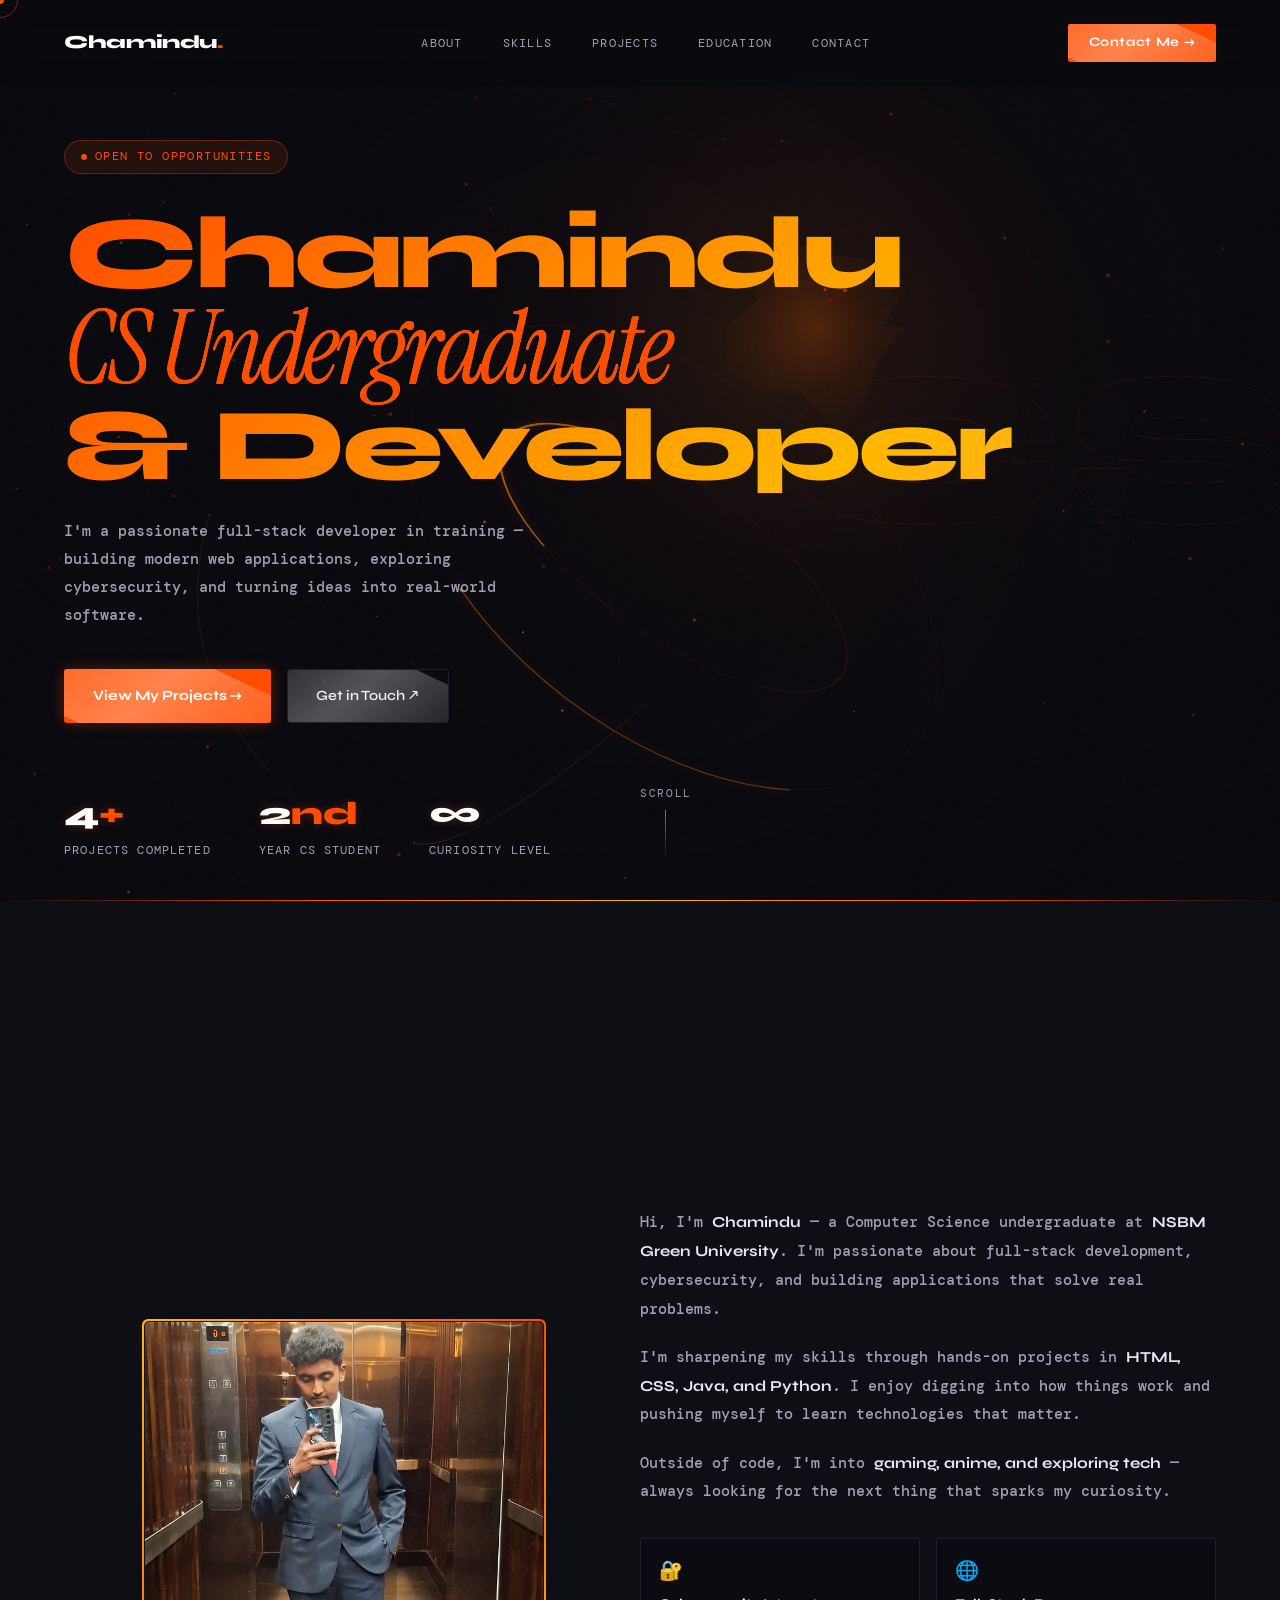
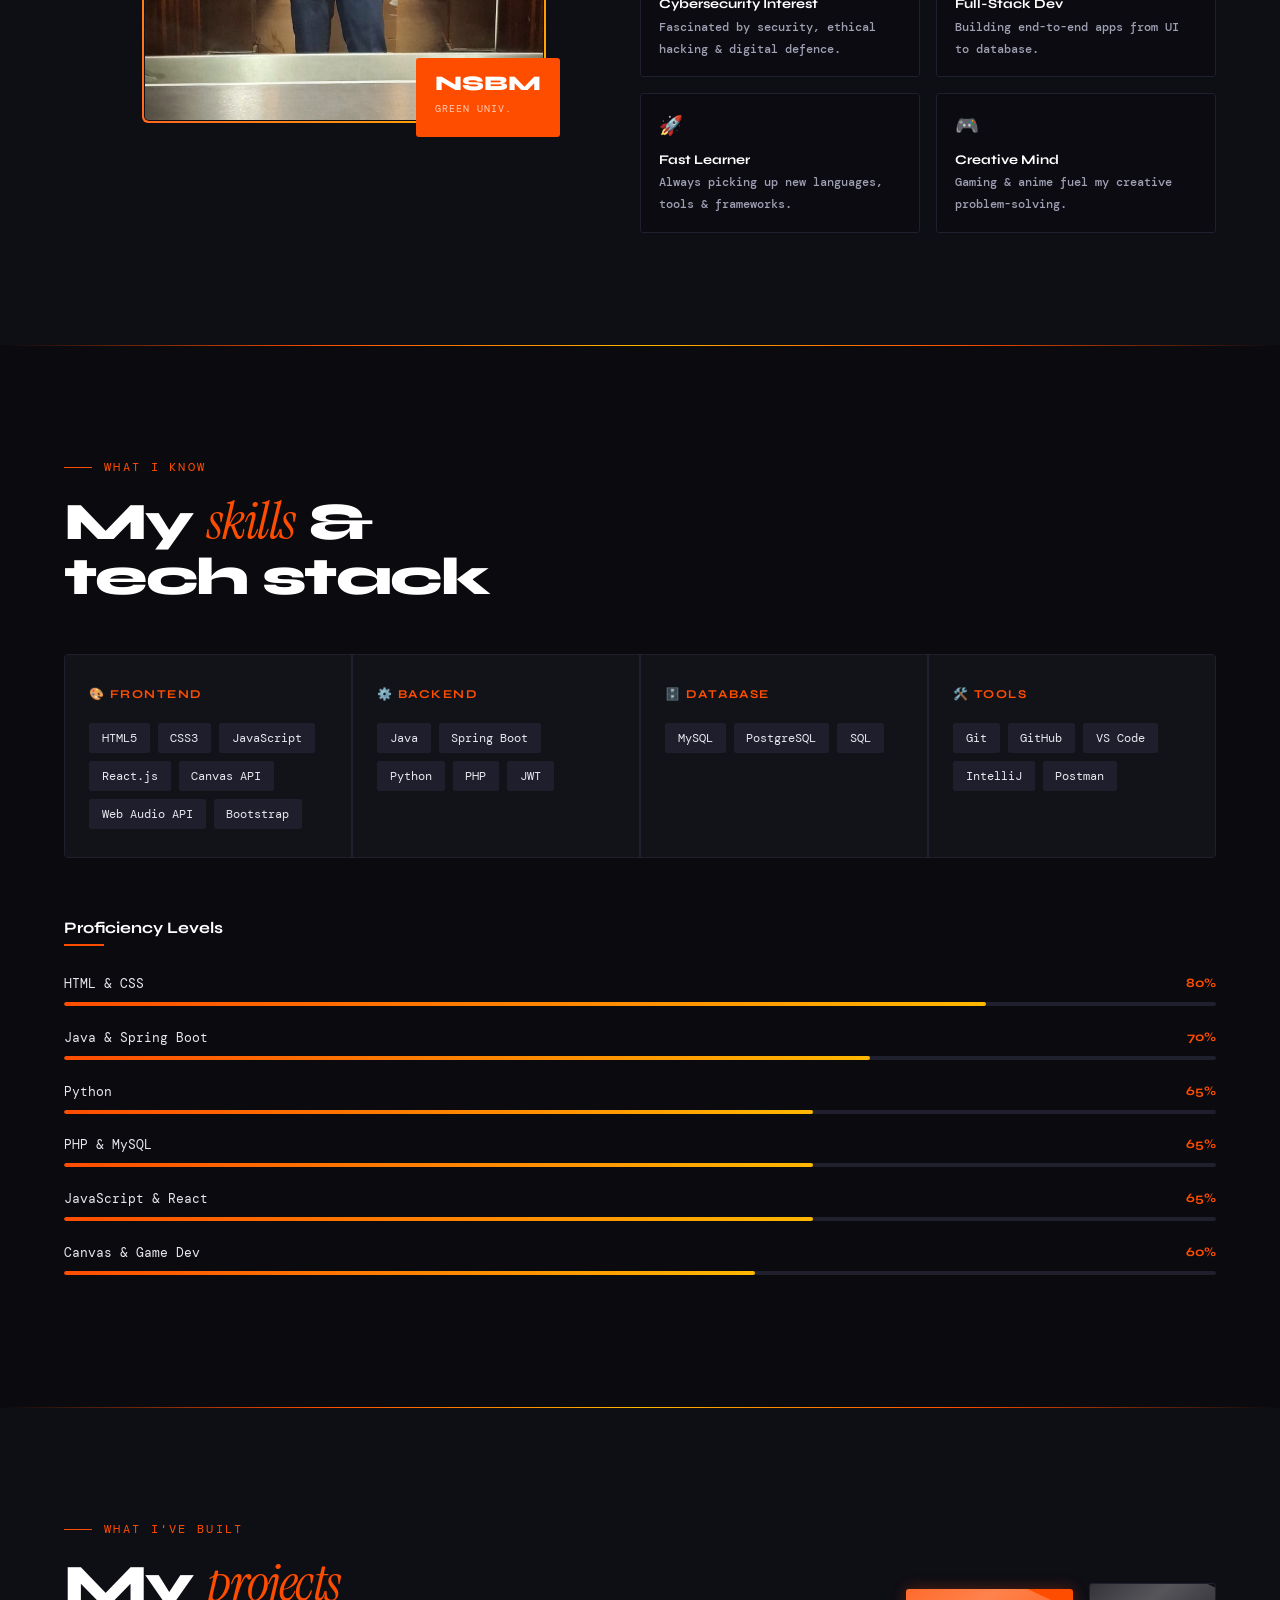
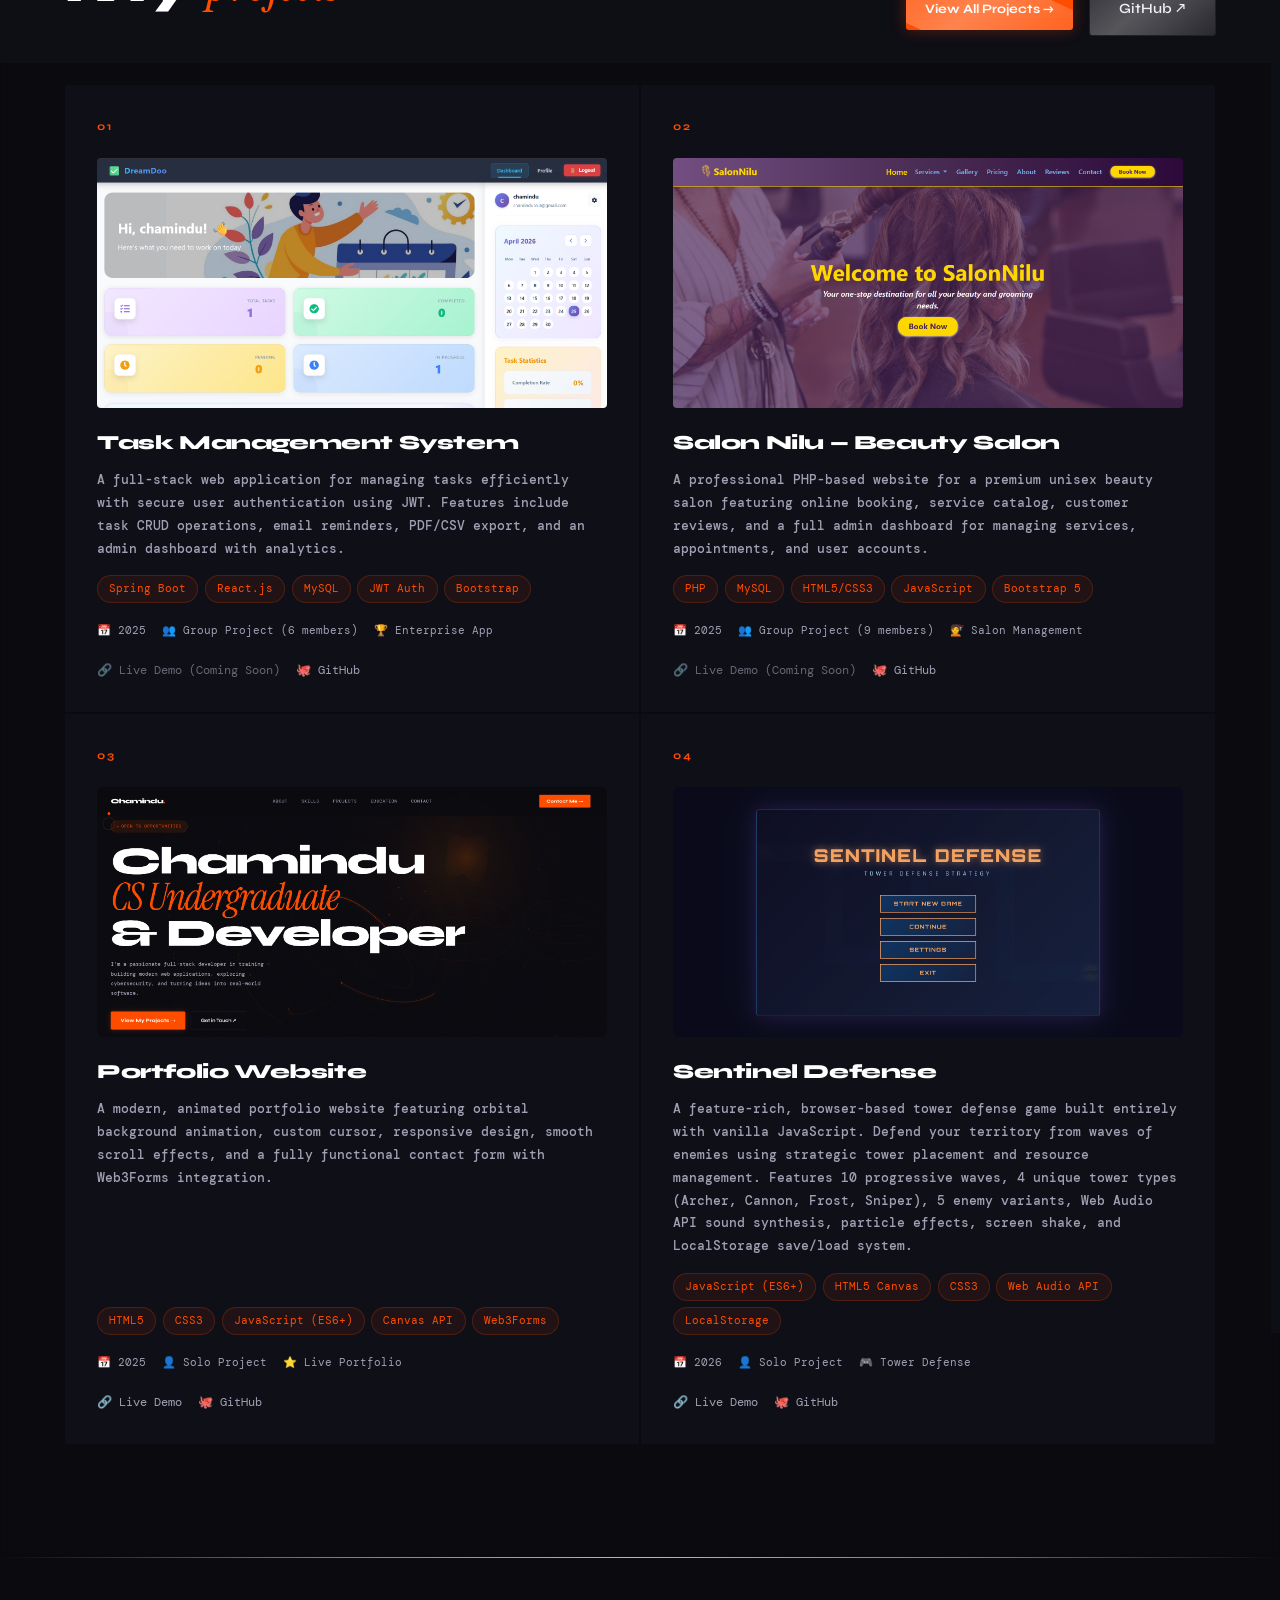
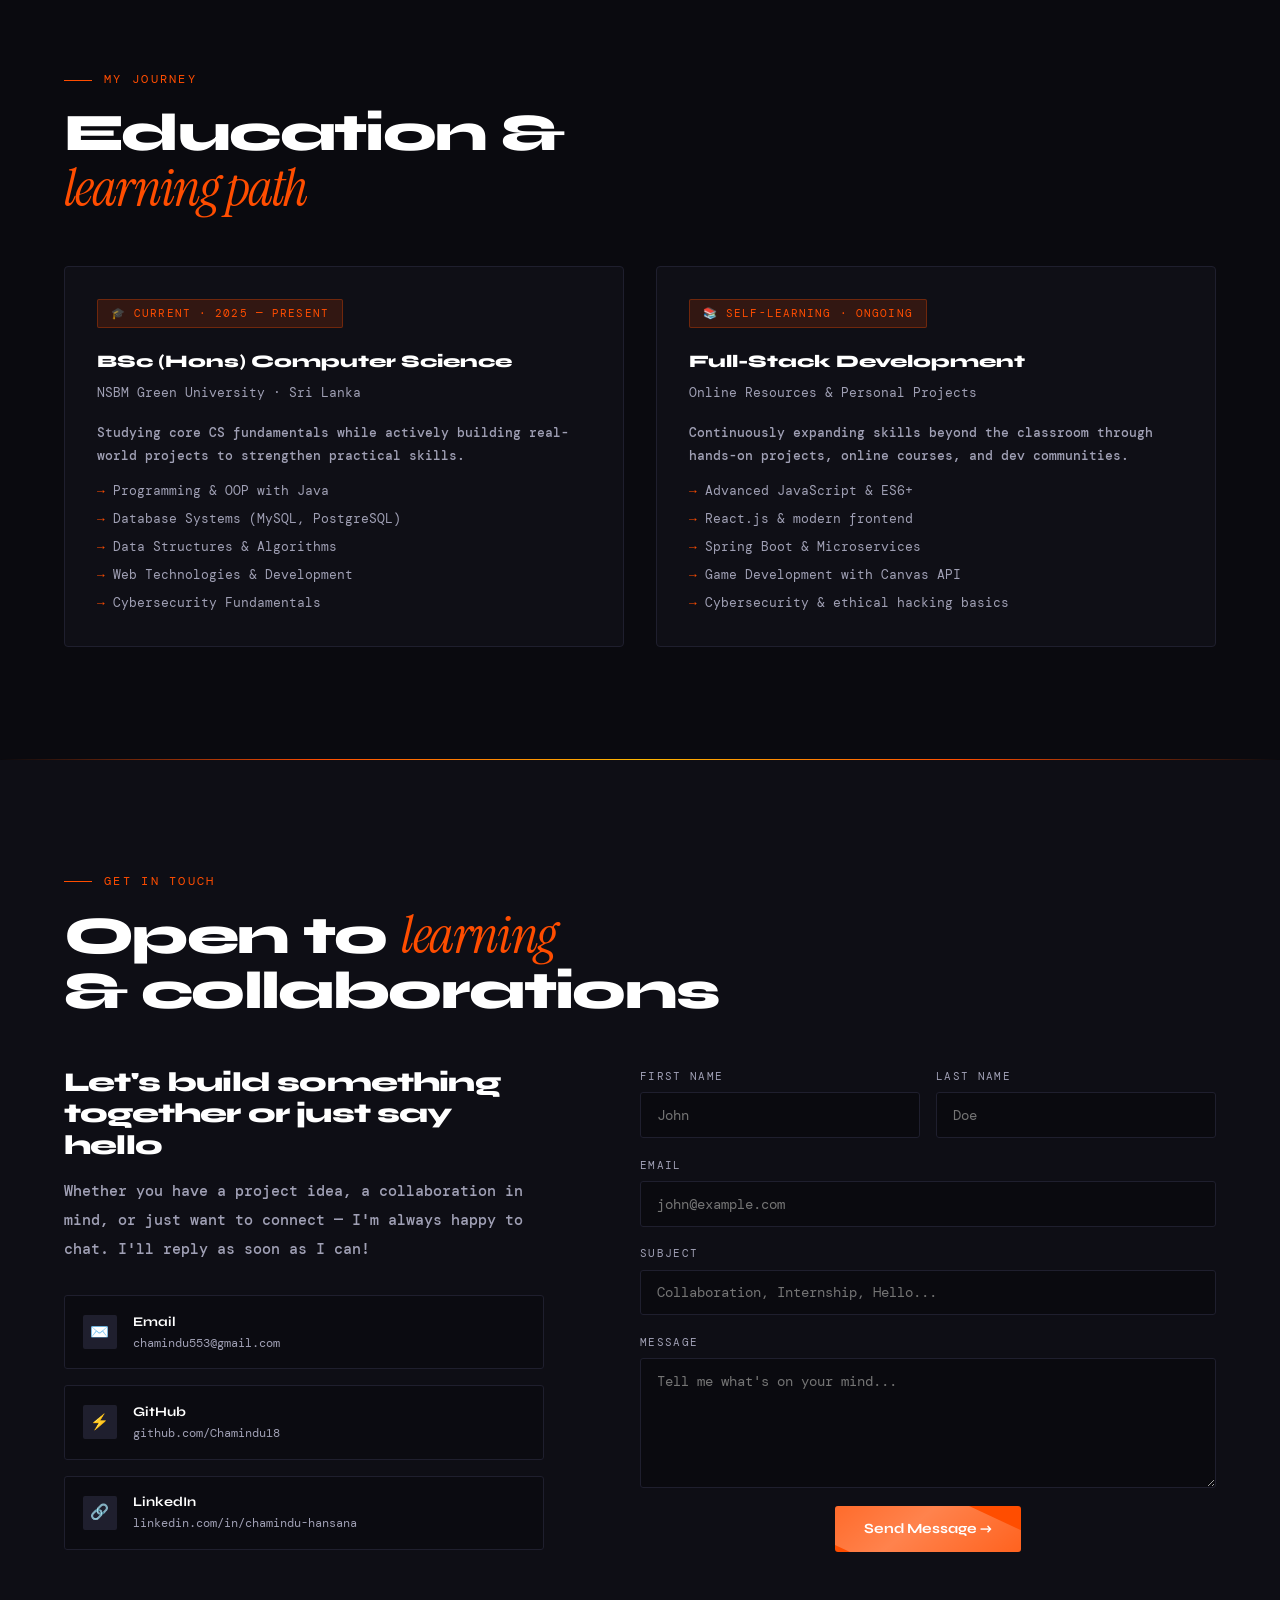
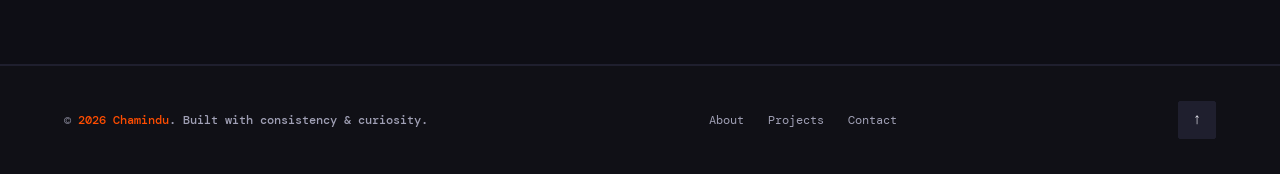
==== index.html @ 6257a3d8 "feat(portfolio): add Sentinel Defense tower defense game, remove featured tags, update to 4 projects" ====
<!DOCTYPE html>
<html lang="en">
<head>
  <meta charset="UTF-8" />
  <meta name="viewport" content="width=device-width, initial-scale=1.0" />
  <title>Chamindu — Full Stack Developer</title>
  <meta name="description" content="Chamindu — Computer Science Undergraduate & Full Stack Developer at NSBM Green University" />
  <link rel="preconnect" href="https://fonts.googleapis.com" />
  <link rel="preconnect" href="https://fonts.gstatic.com" crossorigin />
  <link href="https://fonts.googleapis.com/css2?family=Syne:wght@400;600;700;800&family=DM+Mono:ital,wght@0,300;0,400;1,300&family=Instrument+Serif:ital@0;1&display=swap" rel="stylesheet" />
  <link rel="stylesheet" href="css/style.css" />
</head>
<body>
<canvas id="bg-canvas"></canvas>
<div id="cur-dot"></div>
<div id="cur-ring"></div>
<div class="mob-menu" id="mobMenu">
  <button class="mob-close" id="mobClose">&#x2715;</button>
  <a href="#about" onclick="closeMob()">About</a>
  <a href="#skills" onclick="closeMob()">Skills</a>
  <a href="#projects" onclick="closeMob()">Projects</a>
  <a href="#education" onclick="closeMob()">Education</a>
  <a href="#contact" onclick="closeMob()">Contact</a>
</div>
<nav id="navbar">
  <a href="#hero" class="nav-logo">Chamindu<span>.</span></a>
  <ul class="nav-links">
    <li><a href="#about">About</a></li><li><a href="#skills">Skills</a></li>
    <li><a href="#projects">Projects</a></li><li><a href="#education">Education</a></li>
    <li><a href="#contact">Contact</a></li>
  </ul>
  <a href="#contact" class="nav-cta">Contact Me &rarr;</a>
  <button class="hamburger" id="hamburger"><span></span><span></span><span></span></button>
</nav>
<section id="hero">
  <div class="hero-bg-text">CS</div>
  <div class="hero-tag">Open to Opportunities</div>
  <h1 class="hero-name gradient-text">Chamindu<br><em>CS Undergraduate</em><br>&amp; Developer</h1>
  <p class="hero-sub">I'm a passionate full-stack developer in training &mdash; building modern web applications, exploring cybersecurity, and turning ideas into real-world software.</p>
  <div class="hero-actions">
    <a href="#projects" class="btn-primary">View My Projects &rarr;</a>
    <a href="#contact" class="btn-secondary">Get in Touch &nearr;</a>
  </div>
  <div class="hero-stats">
    <div><div class="stat-num">4<span>+</span></div><div class="stat-label">Projects Completed</div></div>
    <div><div class="stat-num">2<span>nd</span></div><div class="stat-label">Year CS Student</div></div>
    <div><div class="stat-num">&infin;</div><div class="stat-label">Curiosity Level</div></div>
  </div>
  <div class="hero-scroll">Scroll<div class="scroll-line"></div></div>
</section>
<div class="divider"></div>
<section id="about">
  <div class="section-tag">Who I Am</div>
  <h2 class="section-title">Turning curiosity<br>into <em>code</em></h2>
  <div class="about-grid">
    <div class="about-image-wrap reveal">
        <div class="about-image-frame">
            <div class="radiant-border">
                <img src="assets/profile.jpeg" alt="Chamindu Hansana - Portfolio Profile Photo" class="profile-img">
            </div>
        </div>
      <div class="about-accent-box"><p>NSBM</p><span>Green Univ.</span></div>
    </div>
    <div class="about-text reveal reveal-d1">
      <p>Hi, I'm <strong>Chamindu</strong> &mdash; a Computer Science undergraduate at <strong>NSBM Green University</strong>. I'm passionate about full-stack development, cybersecurity, and building applications that solve real problems.</p>
      <p>I'm sharpening my skills through hands-on projects in <strong>HTML, CSS, Java, and Python</strong>. I enjoy digging into how things work and pushing myself to learn technologies that matter.</p>
      <p>Outside of code, I'm into <strong>gaming, anime, and exploring tech</strong> &mdash; always looking for the next thing that sparks my curiosity.</p>
      <div class="about-highlights">
        <div class="highlight-item"><div class="icon">&#x1F510;</div><h4>Cybersecurity Interest</h4><p>Fascinated by security, ethical hacking &amp; digital defence.</p></div>
        <div class="highlight-item"><div class="icon">&#x1F310;</div><h4>Full-Stack Dev</h4><p>Building end-to-end apps from UI to database.</p></div>
        <div class="highlight-item"><div class="icon">&#x1F680;</div><h4>Fast Learner</h4><p>Always picking up new languages, tools &amp; frameworks.</p></div>
        <div class="highlight-item"><div class="icon">&#x1F3AE;</div><h4>Creative Mind</h4><p>Gaming &amp; anime fuel my creative problem-solving.</p></div>
      </div>
    </div>
  </div>
</section>
<div class="divider"></div>
<section id="skills">
  <div class="section-tag">What I Know</div>
  <h2 class="section-title">My <em>skills</em> &amp;<br>tech stack</h2>
  <div class="skills-grid reveal">
    <div class="skill-category"><div class="skill-cat-title">🎨 Frontend</div><div class="skill-tags"><span class="skill-tag">HTML5</span><span class="skill-tag">CSS3</span><span class="skill-tag">JavaScript</span><span class="skill-tag">React.js</span><span class="skill-tag">Canvas API</span><span class="skill-tag">Web Audio API</span><span class="skill-tag">Bootstrap</span></div></div>
    <div class="skill-category"><div class="skill-cat-title">⚙️ Backend</div><div class="skill-tags"><span class="skill-tag">Java</span><span class="skill-tag">Spring Boot</span><span class="skill-tag">Python</span><span class="skill-tag">PHP</span><span class="skill-tag">JWT</span></div></div>
    <div class="skill-category"><div class="skill-cat-title">🗄️ Database</div><div class="skill-tags"><span class="skill-tag">MySQL</span><span class="skill-tag">PostgreSQL</span><span class="skill-tag">SQL</span></div></div>
    <div class="skill-category"><div class="skill-cat-title">🛠️ Tools</div><div class="skill-tags"><span class="skill-tag">Git</span><span class="skill-tag">GitHub</span><span class="skill-tag">VS Code</span><span class="skill-tag">IntelliJ</span><span class="skill-tag">Postman</span></div></div>
  </div>
  <div class="skills-bars reveal reveal-d1">
    <h3>Proficiency Levels</h3>
    <div class="skill-bar-item"><div class="skill-bar-header"><span class="skill-bar-name">HTML &amp; CSS</span><span class="skill-bar-pct">80%</span></div><div class="skill-bar-track"><div class="skill-bar-fill" data-width="80"></div></div></div>
    <div class="skill-bar-item"><div class="skill-bar-header"><span class="skill-bar-name">Java &amp; Spring Boot</span><span class="skill-bar-pct">70%</span></div><div class="skill-bar-track"><div class="skill-bar-fill" data-width="70"></div></div></div>
    <div class="skill-bar-item"><div class="skill-bar-header"><span class="skill-bar-name">Python</span><span class="skill-bar-pct">65%</span></div><div class="skill-bar-track"><div class="skill-bar-fill" data-width="65"></div></div></div>
    <div class="skill-bar-item"><div class="skill-bar-header"><span class="skill-bar-name">PHP &amp; MySQL</span><span class="skill-bar-pct">65%</span></div><div class="skill-bar-track"><div class="skill-bar-fill" data-width="65"></div></div></div>
    <div class="skill-bar-item"><div class="skill-bar-header"><span class="skill-bar-name">JavaScript &amp; React</span><span class="skill-bar-pct">65%</span></div><div class="skill-bar-track"><div class="skill-bar-fill" data-width="65"></div></div></div>
    <div class="skill-bar-item"><div class="skill-bar-header"><span class="skill-bar-name">Canvas &amp; Game Dev</span><span class="skill-bar-pct">60%</span></div><div class="skill-bar-track"><div class="skill-bar-fill" data-width="60"></div></div></div>
  </div>
</section>
<div class="divider"></div>
<section id="projects">
  <div class="projects-header reveal">
    <div>
      <div class="section-tag">What I've Built</div>
      <h2 class="section-title">My <em>projects</em></h2>
    </div>
    <div class="projects-header-buttons">
      <a href="projects.html" class="btn-primary" style="padding: 0.6rem 1.2rem; font-size: 0.8rem;">View All Projects &rarr;</a>
      <a href="https://github.com/Chamindu18" target="_blank" class="btn-secondary" style="height:fit-content;">GitHub &nearr;</a>
    </div>
  </div>
  <div class="projects-grid">
    <!-- PROJECT 1: Task Management System -->
    <div class="project-card reveal">
      <div class="project-num">01</div>
      <div class="project-image">
        <img src="assets/projects/taskmanager.png" alt="Task Management System">
      </div>
      <div class="project-name">Task Management System</div>
      <p class="project-desc">A full-stack web application for managing tasks efficiently with secure user authentication using JWT. Features include task CRUD operations, email reminders, PDF/CSV export, and an admin dashboard with analytics.</p>
      <div class="project-tech">
        <span class="tech-pill">Spring Boot</span>
        <span class="tech-pill">React.js</span>
        <span class="tech-pill">MySQL</span>
        <span class="tech-pill">JWT Auth</span>
        <span class="tech-pill">Bootstrap</span>
      </div>
      <div class="project-meta">
        <span>📅 2025</span>
        <span>👥 Group Project (6 members)</span>
        <span>🏆 Enterprise App</span>
      </div>
      <div class="project-links">
        <span class="project-link" style="opacity: 0.6; cursor: default;">🔗 Live Demo (Coming Soon)</span>
        <a href="https://github.com/Chamindu18/task-management-system" class="project-link" target="_blank">🐙 GitHub</a>
      </div>
    </div>

    <!-- PROJECT 2: Salon Nilu -->
    <div class="project-card reveal reveal-d1">
      <div class="project-num">02</div>
      <div class="project-image">
        <img src="assets/projects/salonnilu.png" alt="Salon Nilu Beauty Salon">
      </div>
      <div class="project-name">Salon Nilu — Beauty Salon</div>
      <p class="project-desc">A professional PHP-based website for a premium unisex beauty salon featuring online booking, service catalog, customer reviews, and a full admin dashboard for managing services, appointments, and user accounts.</p>
      <div class="project-tech">
        <span class="tech-pill">PHP</span>
        <span class="tech-pill">MySQL</span>
        <span class="tech-pill">HTML5/CSS3</span>
        <span class="tech-pill">JavaScript</span>
        <span class="tech-pill">Bootstrap 5</span>
      </div>
      <div class="project-meta">
        <span>📅 2025</span>
        <span>👥 Group Project (9 members)</span>
        <span>💇 Salon Management</span>
      </div>
      <div class="project-links">
        <span class="project-link" style="opacity: 0.6; cursor: default;">🔗 Live Demo (Coming Soon)</span>
        <a href="https://github.com/SanukaWaravita/SalonNilu" class="project-link" target="_blank">🐙 GitHub</a>
      </div>
    </div>

    <!-- PROJECT 3: Portfolio Website -->
    <div class="project-card reveal reveal-d2">
      <div class="project-num">03</div>
      <div class="project-image">
        <img src="assets/projects/portfolio.png" alt="Portfolio Website">
      </div>
      <div class="project-name">Portfolio Website</div>
      <p class="project-desc">A modern, animated portfolio website featuring orbital background animation, custom cursor, responsive design, smooth scroll effects, and a fully functional contact form with Web3Forms integration.</p>
      <div class="project-tech">
        <span class="tech-pill">HTML5</span>
        <span class="tech-pill">CSS3</span>
        <span class="tech-pill">JavaScript (ES6+)</span>
        <span class="tech-pill">Canvas API</span>
        <span class="tech-pill">Web3Forms</span>
      </div>
      <div class="project-meta">
        <span>📅 2025</span>
        <span>👤 Solo Project</span>
        <span>⭐ Live Portfolio</span>
      </div>
      <div class="project-links">
        <a href="https://chamindu18.github.io/Chamindu-Portfolio/" class="project-link" target="_blank">🔗 Live Demo</a>
        <a href="https://github.com/Chamindu18/Chamindu-Portfolio" class="project-link" target="_blank">🐙 GitHub</a>
      </div>
    </div>

    <!-- PROJECT 4: Sentinel Defense (NEW) -->
    <div class="project-card reveal reveal-d3">
      <div class="project-num">04</div>
      <div class="project-image">
        <img src="assets/projects/sentinel-defense.png" alt="Sentinel Defense - Tower Defense Game">
      </div>
      <div class="project-name">Sentinel Defense</div>
      <p class="project-desc">A feature-rich, browser-based tower defense game built entirely with vanilla JavaScript. Defend your territory from waves of enemies using strategic tower placement and resource management. Features 10 progressive waves, 4 unique tower types (Archer, Cannon, Frost, Sniper), 5 enemy variants, Web Audio API sound synthesis, particle effects, screen shake, and LocalStorage save/load system.</p>
      <div class="project-tech">
        <span class="tech-pill">JavaScript (ES6+)</span>
        <span class="tech-pill">HTML5 Canvas</span>
        <span class="tech-pill">CSS3</span>
        <span class="tech-pill">Web Audio API</span>
        <span class="tech-pill">LocalStorage</span>
      </div>
      <div class="project-meta">
        <span>📅 2026</span>
        <span>👤 Solo Project</span>
        <span>🎮 Tower Defense</span>
      </div>
      <div class="project-links">
        <a href="https://chamindu18.github.io/sentinel-defense/" class="project-link" target="_blank">🔗 Live Demo</a>
        <a href="https://github.com/Chamindu18/sentinel-defense" class="project-link" target="_blank">🐙 GitHub</a>
      </div>
    </div>
  </div>
</section>
<div class="divider"></div>
<section id="education">
  <div class="section-tag">My Journey</div>
  <h2 class="section-title">Education &amp;<br><em>learning path</em></h2>
  <div class="edu-grid">
    <div class="edu-card reveal">
      <div class="edu-badge">🎓 Current &middot; 2025 &mdash; Present</div>
      <div class="edu-degree">BSc (Hons) Computer Science</div>
      <div class="edu-school">NSBM Green University &middot; Sri Lanka</div>
      <p class="edu-desc">Studying core CS fundamentals while actively building real-world projects to strengthen practical skills.</p>
      <ul class="learning-list">
        <li>Programming &amp; OOP with Java</li>
        <li>Database Systems (MySQL, PostgreSQL)</li>
        <li>Data Structures &amp; Algorithms</li>
        <li>Web Technologies &amp; Development</li>
        <li>Cybersecurity Fundamentals</li>
      </ul>
    </div>
    <div class="edu-card reveal reveal-d1">
      <div class="edu-badge">📚 Self-Learning &middot; Ongoing</div>
      <div class="edu-degree">Full-Stack Development</div>
      <div class="edu-school">Online Resources &amp; Personal Projects</div>
      <p class="edu-desc">Continuously expanding skills beyond the classroom through hands-on projects, online courses, and dev communities.</p>
      <ul class="learning-list">
        <li>Advanced JavaScript &amp; ES6+</li>
        <li>React.js &amp; modern frontend</li>
        <li>Spring Boot &amp; Microservices</li>
        <li>Game Development with Canvas API</li>
        <li>Cybersecurity &amp; ethical hacking basics</li>
      </ul>
    </div>
  </div>
</section>
<div class="divider"></div>
<section id="contact">
  <div class="section-tag">Get In Touch</div>
  <h2 class="section-title">Open to <em>learning</em><br>&amp; collaborations</h2>
  <div class="contact-grid">
    <div class="contact-info reveal">
      <h3>Let's build something together or just say hello</h3>
      <p>Whether you have a project idea, a collaboration in mind, or just want to connect &mdash; I'm always happy to chat. I'll reply as soon as I can!</p>
      <div class="contact-links">
        <a href="mailto:chamindu553@gmail.com?subject=Portfolio%20Inquiry" class="contact-link-item">
          <div class="link-icon">✉️</div>
          <div>
            <div class="link-label">Email</div>
            <div class="link-val">chamindu553@gmail.com</div>
          </div>
        </a>
        <a href="https://github.com/Chamindu18" target="_blank" class="contact-link-item">
          <div class="link-icon">⚡</div>
          <div>
            <div class="link-label">GitHub</div>
            <div class="link-val">github.com/Chamindu18</div>
          </div>
        </a>
        <a href="https://www.linkedin.com/in/chamindu-hansana-a0b39a362" target="_blank" class="contact-link-item">
          <div class="link-icon">🔗</div>
          <div>
            <div class="link-label">LinkedIn</div>
            <div class="link-val">linkedin.com/in/chamindu-hansana</div>
          </div>
        </a>
      </div>
    </div>
    <div class="contact-form reveal reveal-d1">
        <form action="https://api.web3forms.com/submit" method="POST" id="web3form">
            <input type="hidden" name="access_key" value="3bc1608f-59bf-44ad-9ea6-47ae36c35475">
            <input type="hidden" name="redirect" value="false">
            <input type="hidden" name="subject" value="New Portfolio Message from Chamindu's Portfolio!">
            
            <div class="form-row">
                <div class="form-group">
                    <label for="fname">First Name</label>
                    <input type="text" id="fname" name="name" placeholder="John" required />
                </div>
                <div class="form-group">
                    <label for="lname">Last Name</label>
                    <input type="text" id="lname" name="last_name" placeholder="Doe" required />
                </div>
            </div>
            <div class="form-group">
                <label for="email">Email</label>
                <input type="email" id="email" name="email" placeholder="john@example.com" required />
            </div>
            <div class="form-group">
                <label for="subject">Subject</label>
                <input type="text" id="subject" name="subject_line" placeholder="Collaboration, Internship, Hello..." required />
            </div>
            <div class="form-group">
                <label for="message">Message</label>
                <textarea id="message" name="message" placeholder="Tell me what's on your mind..." required></textarea>
            </div>
    
            <input type="checkbox" name="botcheck" style="display: none;">
    
            <button type="submit" class="btn-submit" id="submitBtn">Send Message &rarr;</button>
            <p id="form-ok" style="display:none;">✓ Message sent! I'll get back to you soon.</p>
        </form>
    </div>
  </div>
</section>
<footer>
  <p class="footer-copy">&copy; <span id="currentYear"></span> <span>Chamindu</span>. Built with consistency &amp; curiosity.</p>
  <div class="footer-links"><a href="#about">About</a><a href="#projects">Projects</a><a href="#contact">Contact</a></div>
  <a href="#hero" class="back-top">&uarr;</a>
</footer>

<script src="js/canvas.js"></script>
<script src="js/main.js"></script>
<script>
  document.getElementById('currentYear').textContent = new Date().getFullYear();
</script>
</body>
</html>
---- css/style.css ----
*, *::before, *::after { box-sizing: border-box; margin: 0; padding: 0; }

:root {
  --bg: #0a0a0f;
  --surface: #111118;
  --border: #1f1f2e;
  --accent: #ff4d00;
  --accent2: #ffb800;
  --text: #e8e8f0;
  --muted: #a0a0b5;
  --white: #ffffff;
  --font-display: 'Syne', sans-serif;
  --font-body: 'DM Mono', monospace;
  --font-serif: 'Instrument Serif', serif;
  --ease: cubic-bezier(0.16, 1, 0.3, 1);
  --tr: 0.4s cubic-bezier(0.16, 1, 0.3, 1);
}

/* Selection color */
::selection { background: var(--accent); color: var(--white); }
::-moz-selection { background: var(--accent); color: var(--white); }

html { scroll-behavior: smooth; }

body {
  background: var(--bg);
  color: var(--text);
  font-family: var(--font-body);
  font-size: .95rem;
  line-height: 1.7;
  overflow-x: hidden;
  cursor: none;
  font-weight: 400;
}

p { font-weight: 450; color: var(--text); }

/* Hide custom cursor on form inputs */
input, textarea, button, a { cursor: auto; }
@media (pointer: fine) { input, textarea, button, a { cursor: pointer; } }

#bg-canvas {
  position: fixed;
  inset: 0;
  z-index: 0;
  pointer-events: none;
}

body::before {
  content: '';
  position: fixed;
  inset: 0;
  z-index: 1;
  pointer-events: none;
  background-image: url("data:image/svg+xml,%3Csvg viewBox='0 0 256 256' xmlns='http://www.w3.org/2000/svg'%3E%3Cfilter id='n'%3E%3CfeTurbulence type='fractalNoise' baseFrequency='0.9' numOctaves='4' stitchTiles='stitch'/%3E%3C/filter%3E%3Crect width='100%25' height='100%25' filter='url(%23n)' opacity='0.04'/%3E%3C/svg%3E");
  opacity: .4;
}

#cur-dot, #cur-ring {
  position: fixed;
  top: 0;
  left: 0;
  border-radius: 50%;
  pointer-events: none;
  z-index: 9999;
  transform: translate(-50%, -50%);
}
#cur-dot { width: 8px; height: 8px; background: var(--accent); }
#cur-ring {
  width: 36px;
  height: 36px;
  border: 1.5px solid rgba(255,77,0,.45);
  transition: width .35s var(--ease), height .35s var(--ease), border-color .3s;
}
body:has(a:hover) #cur-ring, body:has(button:hover) #cur-ring {
  width: 58px;
  height: 58px;
  border-color: var(--accent);
}

::-webkit-scrollbar { width: 6px; }
::-webkit-scrollbar-track { background: var(--bg); }
::-webkit-scrollbar-thumb { background: var(--accent); border-radius: 3px; }

/* ========== NAVBAR ========== */
nav {
  position: fixed;
  top: 0;
  left: 0;
  right: 0;
  z-index: 100;
  display: flex;
  align-items: center;
  justify-content: space-between;
  padding: 1.5rem 4rem;
  backdrop-filter: blur(16px);
  background: rgba(10,10,15,.72);
  border-bottom: 1px solid transparent;
  transition: border-color .4s, padding .4s;
}
nav.scrolled { border-color: var(--border); padding: 1rem 4rem; }

.nav-logo {
  font-family: var(--font-display);
  font-weight: 800;
  font-size: 1.15rem;
  color: var(--white);
  text-decoration: none;
  letter-spacing: -.02em;
}
.nav-logo span { color: var(--accent); }

.nav-links { display: flex; gap: 2.5rem; list-style: none; }
.nav-links a {
  color: var(--muted);
  text-decoration: none;
  font-size: .78rem;
  letter-spacing: .1em;
  text-transform: uppercase;
  position: relative;
  transition: color .3s;
}
.nav-links a::after {
  content: '';
  position: absolute;
  left: 0;
  bottom: -4px;
  width: 0;
  height: 1px;
  background: var(--accent);
  transition: width .3s var(--ease);
}
.nav-links a:hover { color: var(--white); }
.nav-links a:hover::after { width: 100%; }

.nav-cta {
  background: var(--accent);
  color: var(--white);
  padding: .5rem 1.3rem;
  border-radius: 2px;
  text-decoration: none;
  font-family: var(--font-display);
  font-size: .8rem;
  font-weight: 700;
  letter-spacing: .05em;
  transition: background .3s, transform .2s;
  position: relative;
  overflow: hidden;
}
.nav-cta:hover {
  background: #ff6620;
  transform: translateY(-1px);
}
.nav-cta::after {
  content: '';
  position: absolute;
  top: -50%;
  left: -60%;
  width: 200%;
  height: 200%;
  background: linear-gradient(115deg, rgba(255,255,255,0) 10%, rgba(255,255,255,0.3) 50%, rgba(255,255,255,0) 90%);
  transform: rotate(25deg);
  transition: left 0.5s ease;
  pointer-events: none;
}
.nav-cta:hover::after { left: 60%; }

.hamburger {
  display: none;
  flex-direction: column;
  gap: 5px;
  cursor: pointer;
  background: none;
  border: none;
}
.hamburger span {
  display: block;
  width: 24px;
  height: 2px;
  background: var(--text);
  transition: .3s;
}

.mob-menu {
  display: none;
  position: fixed;
  inset: 0;
  z-index: 99;
  background: rgba(10,10,15,.97);
  backdrop-filter: blur(20px);
  flex-direction: column;
  align-items: center;
  justify-content: center;
  gap: 2.5rem;
}
.mob-menu.open { display: flex; }
.mob-menu a {
  font-family: var(--font-display);
  font-weight: 800;
  font-size: 2.2rem;
  color: var(--white);
  text-decoration: none;
  letter-spacing: -.04em;
  transition: color .2s;
}
.mob-menu a:hover { color: var(--accent); }
.mob-close {
  position: absolute;
  top: 2rem;
  right: 2rem;
  background: none;
  border: none;
  color: var(--text);
  font-size: 1.5rem;
  cursor: pointer;
  min-width: 48px;
  min-height: 48px;
  display: flex;
  align-items: center;
  justify-content: center;
}

/* ========== GENERAL SECTIONS ========== */
section { padding: 7rem 4rem; position: relative; z-index: 2; }

.section-tag {
  font-size: .72rem;
  letter-spacing: .2em;
  text-transform: uppercase;
  color: var(--accent);
  margin-bottom: 1rem;
  display: flex;
  align-items: center;
  gap: .75rem;
}
.section-tag::before {
  content: '';
  flex: none;
  width: 28px;
  height: 1px;
  background: var(--accent);
}

.section-title {
  font-family: var(--font-display);
  font-weight: 800;
  font-size: clamp(2rem,5vw,3.3rem);
  line-height: 1.05;
  letter-spacing: -.03em;
  color: var(--white);
  margin-bottom: 1.5rem;
}
.section-title em {
  font-style: italic;
  font-family: var(--font-serif);
  color: var(--accent);
  font-weight: 400;
}

.divider {
  width: 100%;
  height: 1px;
  background: linear-gradient(90deg, transparent, var(--accent), var(--accent2), var(--accent), transparent);
  position: relative;
  z-index: 2;
}

/* ========== HERO ========== */
#hero {
  min-height: 100vh;
  display: flex;
  flex-direction: column;
  justify-content: center;
  padding: 0 4rem;
  padding-top: 100px;
  position: relative;
  overflow: hidden;
  z-index: 2;
}
.hero-bg-text {
  position: absolute;
  right: -1rem;
  top: 50%;
  transform: translateY(-50%);
  font-family: var(--font-display);
  font-weight: 800;
  font-size: clamp(7rem,17vw,19rem);
  color: transparent;
  -webkit-text-stroke: 1px rgba(255,77,0,0.08);
  line-height: 1;
  pointer-events: none;
  user-select: none;
  animation: floatBg 9s ease-in-out infinite;
  transition: transform 0.1s ease-out;
}
@keyframes floatBg {
  0%,100% { transform: translateY(-50%); }
  50% { transform: translateY(-52%) translateX(-12px); }
}
.hero-tag {
  display: inline-flex;
  align-items: center;
  gap: .5rem;
  background: rgba(255,77,0,.1);
  border: 1px solid rgba(255,77,0,.3);
  color: var(--accent);
  padding: .4rem 1rem;
  border-radius: 100px;
  font-size: .73rem;
  letter-spacing: .12em;
  text-transform: uppercase;
  margin-bottom: 2rem;
  width: fit-content;
  animation: fadeUp .8s var(--ease) both;
}
.hero-tag::before {
  content: '';
  width: 6px;
  height: 6px;
  border-radius: 50%;
  background: var(--accent);
  animation: blink 1.5s infinite;
}
@keyframes blink { 0%,100% { opacity:1; } 50% { opacity:.25; } }
.hero-name {
  font-family: var(--font-display);
  font-weight: 800;
  font-size: clamp(3.2rem,8vw,7rem);
  line-height: .93;
  letter-spacing: -.04em;
  color: var(--white);
  animation: fadeUp .8s .15s var(--ease) both;
}
.hero-name em {
  font-style: italic;
  font-family: var(--font-serif);
  color: var(--accent);
  font-weight: 400;
}
.hero-sub {
  margin-top: 1.5rem;
  max-width: 500px;
  color: var(--muted);
  font-size: .95rem;
  line-height: 1.85;
  animation: fadeUp .8s .3s var(--ease) both;
}
.hero-actions {
  display: flex;
  gap: 1rem;
  margin-top: 2.5rem;
  flex-wrap: wrap;
  animation: fadeUp .8s .45s var(--ease) both;
}
.hero-stats {
  display: flex;
  gap: 3rem;
  margin-top: 4rem;
  flex-wrap: wrap;
  animation: fadeUp .8s .6s var(--ease) both;
}
.stat-num {
  font-family: var(--font-display);
  font-weight: 800;
  font-size: 2rem;
  color: var(--white);
  text-shadow: 0 0 10px rgba(255,77,0,0.3);
}
.stat-num span { color: var(--accent); }
.stat-label {
  color: var(--muted);
  font-size: .72rem;
  text-transform: uppercase;
  letter-spacing: .1em;
}
.hero-scroll {
  position: absolute;
  bottom: 2.5rem;
  left: 50%;
  transform: translateX(-50%);
  display: flex;
  flex-direction: column;
  align-items: center;
  gap: .5rem;
  color: var(--muted);
  font-size: .68rem;
  letter-spacing: .15em;
  text-transform: uppercase;
  animation: fadeUp 1s .9s var(--ease) both;
  z-index: 3;
}
.scroll-line {
  width: 1px;
  height: 50px;
  background: linear-gradient(to bottom, var(--accent), transparent);
  animation: scrollDrop 1.6s ease-in-out infinite;
}
@keyframes scrollDrop {
  0% { transform: scaleY(0); transform-origin: top; }
  50% { transform: scaleY(1); transform-origin: top; }
  50.01% { transform-origin: bottom; }
  100% { transform: scaleY(0); transform-origin: bottom; }
}

/* ========== BUTTONS ========== */
.btn-primary, .btn-secondary, .btn-submit, .nav-cta {
  position: relative;
  overflow: hidden;
}
.btn-primary::after, .btn-secondary::after, .btn-submit::after, .nav-cta::after {
  content: '';
  position: absolute;
  top: -50%;
  left: -60%;
  width: 200%;
  height: 200%;
  background: linear-gradient(115deg, rgba(255,255,255,0) 10%, rgba(255,255,255,0.3) 50%, rgba(255,255,255,0) 90%);
  transform: rotate(25deg);
  transition: left 0.5s ease;
  pointer-events: none;
}
.btn-primary:hover::after, .btn-secondary:hover::after, .btn-submit:hover::after, .nav-cta:hover::after {
  left: 60%;
}

.btn-primary {
  background: var(--accent);
  color: var(--white);
  padding: .85rem 1.8rem;
  border-radius: 3px;
  text-decoration: none;
  font-family: var(--font-display);
  font-weight: 700;
  font-size: .88rem;
  display: inline-flex;
  align-items: center;
  gap: .5rem;
  transition: var(--tr);
  box-shadow: 0 0 15px rgba(255,77,0,0.3);
}
.btn-primary::before {
  content: '';
  position: absolute;
  inset: 0;
  background: rgba(255,255,255,.15);
  transform: translateX(-101%);
  transition: transform .4s var(--ease);
}
.btn-primary:hover::before { transform: translateX(0); }
.btn-primary:hover {
  transform: translateY(-2px);
  box-shadow: 0 14px 40px rgba(255,77,0,.45);
}
.btn-secondary {
  border: 1px solid var(--border);
  color: var(--text);
  padding: .85rem 1.8rem;
  border-radius: 3px;
  text-decoration: none;
  font-family: var(--font-display);
  font-weight: 600;
  font-size: .88rem;
  display: inline-flex;
  align-items: center;
  gap: .5rem;
  transition: var(--tr);
}
.btn-secondary:hover {
  border-color: var(--accent);
  color: var(--accent);
  transform: translateY(-2px);
}
.btn-submit {
  background: var(--accent);
  color: white;
  border: none;
  padding: .9rem 1.8rem;
  border-radius: 3px;
  cursor: pointer;
  font-family: var(--font-display);
  font-weight: 700;
  font-size: .88rem;
  display: flex;
  align-items: center;
  gap: .5rem;
  transition: var(--tr);
  align-self: center;
}
.btn-submit:hover {
  background: #ff6620;
  transform: translateY(-2px);
  box-shadow: 0 10px 30px rgba(255,77,0,.3);
}

/* ========== ABOUT ========== */
#about { background: rgba(17,17,24,.82); backdrop-filter: blur(4px); }
.about-grid {
  display: grid;
  grid-template-columns: 1fr 1.2fr;
  gap: 6rem;
  align-items: center;
  margin-top: 3rem;
}
.about-image-wrap {
  position: relative;
  max-width: 400px;
  margin-left: 80px;
}
.about-image-frame {
  width: 100%;
  aspect-ratio: 1/1;
  background: var(--border);
  border-radius: 4px;
  overflow: visible;
  border: 1px solid var(--border);
  display: flex;
  align-items: center;
  justify-content: center;
  flex-direction: column;
  gap: 1rem;
  padding: 0;
}
.about-accent-box {
  position: absolute;
  bottom: -1rem;
  right: -1rem;
  background: var(--accent);
  padding: 1rem 1.2rem;
  border-radius: 3px;
  z-index: 10;
}
.about-accent-box p { font-family: var(--font-display); font-weight: 800; font-size: 1.3rem; color: white; line-height: 1; }
.about-accent-box span { font-size: .65rem; color: rgba(255,255,255,.7); text-transform: uppercase; letter-spacing: .1em; }
.about-text p { color: var(--muted); margin-bottom: 1.2rem; line-height: 1.9; }
.about-text p strong { color: var(--text); font-family: var(--font-display); }
.about-highlights {
  display: grid;
  grid-template-columns: 1fr 1fr;
  gap: 1rem;
  margin-top: 2rem;
}
.highlight-item {
  border: 1px solid var(--border);
  border-radius: 3px;
  padding: 1rem 1.1rem;
  transition: border-color .3s, transform .3s;
  background: rgba(10,10,15,.5);
}
.highlight-item:hover {
  border-color: var(--accent);
  transform: translateY(-3px);
}
.highlight-item .icon { font-size: 1.2rem; margin-bottom: .35rem; }
.highlight-item h4 { font-family: var(--font-display); font-size: .83rem; color: var(--white); font-weight: 700; }
.highlight-item p { font-size: .73rem; color: var(--muted); margin: 0; }

/* ========== SKILLS ========== */
#skills { background: transparent; }
.skills-grid {
  display: grid;
  grid-template-columns: repeat(4,1fr);
  gap: 2px;
  margin-top: 3rem;
  border: 1px solid var(--border);
  border-radius: 4px;
  overflow: hidden;
  background: var(--border);
}
.skill-category {
  background: rgba(17,17,24,.9);
  padding: 1.8rem 1.5rem;
  position: relative;
  overflow: hidden;
  transition: background .3s;
}
.skill-category::before {
  content: '';
  position: absolute;
  bottom: 0;
  left: 0;
  width: 0;
  height: 2px;
  background: var(--accent);
  transition: width .5s var(--ease);
}
.skill-category:hover::before { width: 100%; }
.skill-category:hover { background: rgba(255,77,0,.06); }
.skill-cat-title {
  font-family: var(--font-display);
  font-weight: 700;
  font-size: .75rem;
  letter-spacing: .12em;
  text-transform: uppercase;
  color: var(--accent);
  margin-bottom: 1.2rem;
}
.skill-tags { display: flex; flex-wrap: wrap; gap: .5rem; }
.skill-tag {
  background: rgba(31,31,46,.95);
  color: var(--text);
  padding: .3rem .8rem;
  border-radius: 2px;
  font-size: .74rem;
  transition: background .2s, color .2s, transform .2s;
  cursor: default;
}
.skill-tag:hover {
  background: var(--accent);
  color: white;
  transform: scale(1.06);
}
.skills-bars { margin-top: 3.5rem; }
.skills-bars h3 {
  font-family: var(--font-display);
  font-weight: 700;
  font-size: 1rem;
  color: var(--white);
  margin-bottom: 2rem;
  position: relative;
  display: inline-block;
}
.skills-bars h3::after {
  content: '';
  position: absolute;
  bottom: -5px;
  left: 0;
  width: 40px;
  height: 2px;
  background: var(--accent);
}
.skill-bar-item { margin-bottom: 1.3rem; }
.skill-bar-header {
  display: flex;
  justify-content: space-between;
  margin-bottom: .45rem;
}
.skill-bar-name { font-size: .8rem; color: var(--text); }
.skill-bar-pct {
  font-family: var(--font-display);
  font-weight: 700;
  font-size: .8rem;
  color: var(--accent);
}
.skill-bar-track {
  height: 4px;
  background: var(--border);
  border-radius: 2px;
  overflow: hidden;
}
.skill-bar-fill {
  height: 100%;
  background: linear-gradient(90deg, var(--accent), var(--accent2));
  border-radius: 2px;
  width: 0;
  transition: width 1.3s var(--ease);
}

/* ========== PROJECTS ========== */
#projects { background: rgba(17,17,24,.82); backdrop-filter: blur(4px); }
.projects-header {
  display: flex;
  justify-content: space-between;
  align-items: flex-end;
  margin-bottom: 3rem;
  flex-wrap: wrap;
  gap: 1rem;
}
.projects-header-buttons {
  display: flex;
  gap: 1rem;
  align-items: center;
  flex-wrap: wrap;
}
.projects-grid {
  display: grid;
  grid-template-columns: repeat(2,1fr);
  gap: 1.5px;
  background: var(--border);
  border: 1px solid var(--border);
  border-radius: 4px;
  overflow: hidden;
}
.project-card {
  background: rgba(17,17,24,.92);
  padding: 2rem;
  position: relative;
  overflow: hidden;
  display: flex;
  flex-direction: column;
  gap: .9rem;
  transition: transform 0.25s cubic-bezier(0.2,0.9,0.4,1.1), box-shadow 0.3s ease, background 0.3s;
}
.project-card::after {
  content: '';
  position: absolute;
  top: 0;
  left: 0;
  width: 3px;
  height: 0;
  background: var(--accent);
  transition: height .4s var(--ease);
}
.project-card:hover::after { height: 100%; }
.project-card:hover {
  background: rgba(255,77,0,.05);
  transform: translateY(-4px);
  box-shadow: 0 15px 30px -12px rgba(0,0,0,0.5);
}
.project-card.featured {
  border: 1px solid rgba(255,77,0,0.3);
  box-shadow: 0 0 20px rgba(255,77,0,0.15);
  background: rgba(255,77,0,0.03);
}
.project-card.featured .project-num { color: var(--accent2); }
.project-image {
  width: 100%;
  height: 250px;
  overflow: hidden;
  border-radius: 4px;
  margin: 0.5rem 0;
  background: var(--border);
}
.project-image img {
  width: 100%;
  height: 100%;
  object-fit: cover;
  transition: transform 0.4s var(--ease);
}
.project-card:hover .project-image img { transform: scale(1.05); }
.project-meta {
  display: flex;
  gap: 1rem;
  font-size: 0.7rem;
  color: var(--muted);
  margin-top: 0.25rem;
}
.project-num {
  font-family: var(--font-display);
  font-size: .7rem;
  color: var(--accent);
  letter-spacing: .15em;
  font-weight: 700;
}
.project-name {
  font-family: var(--font-display);
  font-weight: 800;
  font-size: 1.25rem;
  color: var(--white);
  letter-spacing: -.02em;
  line-height: 1.2;
}
.project-desc {
  color: var(--muted);
  font-size: .84rem;
  line-height: 1.7;
  flex: 1;
}
.project-tech { display: flex; flex-wrap: wrap; gap: .4rem; }
.tech-pill {
  background: rgba(255,77,0,.08);
  border: 1px solid rgba(255,77,0,.2);
  color: var(--accent);
  padding: .22rem .7rem;
  border-radius: 100px;
  font-size: .7rem;
}
.project-links { display: flex; gap: 1rem; margin-top: .3rem; }
.project-link {
  color: var(--muted);
  text-decoration: none;
  font-size: .76rem;
  display: inline-flex;
  align-items: center;
  gap: .35rem;
  transition: color .2s;
  position: relative;
}
.project-link::after {
  content: '';
  position: absolute;
  bottom: -2px;
  left: 0;
  width: 0;
  height: 1px;
  background: var(--accent);
  transition: width 0.2s ease;
}
.project-link:hover { color: var(--accent); }
.project-link:hover::after { width: 100%; }

/* ========== EDUCATION ========== */
#education { background: transparent; }
.edu-grid {
  display: grid;
  grid-template-columns: 1fr 1fr;
  gap: 2rem;
  margin-top: 3rem;
}
.edu-card {
  border: 1px solid var(--border);
  border-radius: 4px;
  padding: 2rem;
  position: relative;
  overflow: hidden;
  transition: border-color .3s, transform .3s;
  background: rgba(17,17,24,.85);
  min-height: 100%;
}
.edu-card::before {
  content: '';
  position: absolute;
  top: 0;
  left: 0;
  right: 0;
  height: 3px;
  background: linear-gradient(90deg, var(--accent), var(--accent2));
  transform: scaleX(0);
  transform-origin: left;
  transition: transform .4s var(--ease);
}
.edu-card:hover::before { transform: scaleX(1); }
.edu-card:hover {
  border-color: rgba(255,77,0,.3);
  transform: translateY(-4px);
}
.edu-badge {
  display: inline-block;
  background: rgba(255,77,0,.15);
  border: 1px solid rgba(255,77,0,.3);
  color: var(--accent);
  padding: .25rem .8rem;
  border-radius: 2px;
  font-size: .7rem;
  letter-spacing: .1em;
  text-transform: uppercase;
  margin-bottom: 1.2rem;
}
.edu-degree {
  font-family: var(--font-display);
  font-weight: 800;
  font-size: 1.1rem;
  color: var(--white);
  margin-bottom: .3rem;
}
.edu-school { color: var(--muted); font-size: .83rem; margin-bottom: 1rem; }
.edu-desc { color: var(--muted); font-size: .82rem; line-height: 1.8; }
.learning-list { list-style: none; margin-top: .75rem; display: flex; flex-direction: column; gap: .4rem; }
.learning-list li { font-size: .8rem; color: var(--muted); display: flex; align-items: center; gap: .5rem; }
.learning-list li::before { content: '→'; color: var(--accent); flex-shrink: 0; }

/* ========== CONTACT ========== */
#contact { background: rgba(17,17,24,.82); backdrop-filter: blur(4px); }
.contact-grid {
  display: grid;
  grid-template-columns: 1fr 1.2fr;
  gap: 6rem;
  margin-top: 3rem;
  align-items: start;
}
.contact-info h3 {
  font-family: var(--font-display);
  font-weight: 800;
  font-size: 1.7rem;
  letter-spacing: -.03em;
  color: var(--white);
  margin-bottom: 1rem;
  line-height: 1.15;
}
.contact-info p { color: var(--muted); line-height: 1.9; margin-bottom: 2rem; }
.contact-links { display: flex; flex-direction: column; gap: 1rem; }
.contact-link-item {
  display: flex;
  align-items: center;
  gap: 1rem;
  padding: .9rem 1.1rem;
  border: 1px solid var(--border);
  border-radius: 3px;
  text-decoration: none;
  color: var(--text);
  transition: border-color .3s, transform .3s, background .3s;
  background: rgba(10,10,15,.5);
}
.contact-link-item:hover {
  border-color: var(--accent);
  transform: translateX(6px);
  background: rgba(255,77,0,.05);
}
.link-icon {
  width: 34px;
  height: 34px;
  background: var(--border);
  border-radius: 2px;
  display: flex;
  align-items: center;
  justify-content: center;
  font-size: .95rem;
  flex-shrink: 0;
}
.link-label { font-family: var(--font-display); font-weight: 700; color: var(--white); font-size: .83rem; }
.link-val { font-size: .76rem; color: var(--muted); }

.contact-form { display: flex; flex-direction: column; gap: 1.1rem; }
.form-group { display: flex; flex-direction: column; gap: .4rem; }
.form-group label {
  font-size: .7rem;
  text-transform: uppercase;
  letter-spacing: .12em;
  color: var(--muted);
}
.form-group input, .form-group textarea {
  background: rgba(10,10,15,.8);
  border: 1px solid var(--border);
  color: var(--text);
  padding: .8rem 1rem;
  border-radius: 3px;
  font-family: var(--font-body);
  font-size: .88rem;
  transition: border-color .3s, box-shadow .3s;
  outline: none;
  resize: vertical;
}
.form-group input:focus, .form-group textarea:focus {
  border-color: var(--accent);
  box-shadow: 0 0 0 3px rgba(255,77,0,.1);
}
.form-group textarea { min-height: 130px; }
.form-row { display: grid; grid-template-columns: 1fr 1fr; gap: 1rem; }
#form-ok { display: none; margin-top: .4rem; font-size: .78rem; color: var(--accent); text-align: center; }

/* ========== FOOTER ========== */
footer {
  border-top: 2px solid var(--border);
  padding: 2.2rem 4rem;
  display: flex;
  justify-content: space-between;
  align-items: center;
  background: rgba(17,17,24,.95);
  flex-wrap: wrap;
  gap: 1rem;
  position: relative;
  z-index: 2;
}
.footer-copy { color: var(--muted); font-size: .76rem; }
.footer-copy span { color: var(--accent); }
.footer-links { display: flex; gap: 1.5rem; }
.footer-links a { color: var(--muted); text-decoration: none; font-size: .76rem; transition: color .2s; }
.footer-links a:hover { color: var(--accent); }
.back-top {
  width: 38px;
  height: 38px;
  background: var(--border);
  border: 1px solid var(--border);
  border-radius: 2px;
  display: flex;
  align-items: center;
  justify-content: center;
  color: var(--text);
  text-decoration: none;
  transition: var(--tr);
  font-size: .95rem;
}
.back-top:hover {
  background: var(--accent);
  border-color: var(--accent);
  transform: translateY(-3px);
}

/* ========== ANIMATIONS & REVEAL ========== */
@keyframes fadeUp {
  from { opacity: 0; transform: translateY(28px); }
  to { opacity: 1; transform: translateY(0); }
}
.reveal {
  opacity: 0;
  transform: translateY(38px);
  transition: opacity .7s var(--ease), transform .7s var(--ease);
}
.reveal.visible { opacity: 1; transform: translateY(0); animation: popIn 0.4s cubic-bezier(0.2,0.9,0.4,1.1) forwards; }
.reveal-d1 { transition-delay: .1s; }
.reveal-d2 { transition-delay: .2s; }
.reveal-d3 { transition-delay: .3s; }

@keyframes popIn {
  0% { transform: scale(0.95); opacity: 0; }
  100% { transform: scale(1); opacity: 1; }
}

/* ========== GRADIENT TEXT ========== */
.gradient-text {
  background: linear-gradient(135deg, var(--accent) 0%, var(--accent2) 40%, #ffaa33 60%, var(--accent) 100%);
  background-size: 200% auto;
  -webkit-background-clip: text;
  background-clip: text;
  color: transparent;
  animation: gradientShift 3s linear infinite;
}
@keyframes gradientShift {
  0% { background-position: 0% 50%; }
  100% { background-position: 200% 50%; }
}

/* ========== ADDITIONAL CARD EFFECTS ========== */
.project-card, .edu-card, .skill-category {
  transform-style: preserve-3d;
  transition: transform 0.2s ease, box-shadow 0.3s, background 0.3s;
}
.project-card:hover, .edu-card:hover, .skill-category:hover {
  backdrop-filter: blur(2px);
  background: rgba(17,17,24,0.75);
  transform: perspective(800px) rotateX(2deg) rotateY(2deg) translateY(-4px);
  box-shadow: 0 0 0 1px rgba(255,77,0,0.3), 0 20px 35px -12px rgba(0,0,0,0.5);
}

/* Moving gradient border on cards */
.project-card::before, .edu-card::before, .skill-category::before, .highlight-item::before {
  content: '';
  position: absolute;
  inset: -1px;
  background: linear-gradient(90deg, rgba(255,77,0,0.3), rgba(255,184,0,0.3), rgba(255,85,119,0.3), rgba(255,77,0,0.3), rgba(255,184,0,0.3));
  background-size: 300% 100%;
  border-radius: inherit;
  opacity: 0;
  transition: opacity 0.3s ease;
  z-index: -1;
  pointer-events: none;
}
.project-card:hover::before, .edu-card:hover::before, .skill-category:hover::before, .highlight-item:hover::before {
  opacity: 0.6;
  animation: gradientShift 4s linear infinite;
}
.project-card > *, .edu-card > *, .skill-category > *, .highlight-item > * { position: relative; z-index: 2; }
.project-card::after { z-index: 3; }

/* Radiant border for profile image */
.radiant-border {
  position: relative;
  width: 100%;
  height: 100%;
  display: flex;
  align-items: center;
  justify-content: center;
}
.profile-img {
  width: 100%;
  height: 100%;
  object-fit: cover;
  border-radius: 4px;
  position: relative;
  z-index: 3;
}
.radiant-border::before {
  content: '';
  position: absolute;
  inset: -3px;
  background: linear-gradient(45deg, var(--accent), #ff6620, var(--accent2), var(--accent), #ff6620);
  border-radius: 6px;
  animation: radiantGlow 3s linear infinite;
  background-size: 200% 200%;
}
.radiant-border::after {
  content: '';
  position: absolute;
  inset: -1px;
  background: var(--surface);
  border-radius: 5px;
  z-index: 1;
}
@keyframes radiantGlow {
  0% { background-position: 0% 50%; }
  50% { background-position: 100% 50%; }
  100% { background-position: 0% 50%; }
}

.contact-form form { display: flex; flex-direction: column; gap: 1.1rem; width: 100%; }

/* ========== RESPONSIVE - TABLET ========== */
@media (max-width: 1024px) {
  nav { padding: 1.5rem 2rem; }
  section { padding: 5rem 2rem; }
  #hero { padding: 0 2rem; }
  .about-grid, .contact-grid { grid-template-columns: 1fr; gap: 3rem; }
  .about-image-wrap { 
    max-width: 280px; 
    margin: 0 auto;
  }
  .hero-scroll { display: none; }
  .about-image-frame { aspect-ratio: 1/1; }
  .skills-grid { grid-template-columns: repeat(2, 1fr); }
  .projects-grid { grid-template-columns: 1fr; }
  .edu-grid { grid-template-columns: 1fr; }
  footer { padding: 1.8rem 2rem; }
}

/* ========== RESPONSIVE - MOBILE ========== */
@media (max-width: 768px) {
  nav { padding: 1.1rem 1rem; }
  .nav-links, .nav-cta { display: none; }
  .hamburger { display: flex; }
  section { padding: 3rem 1.2rem; }
  
  /* Hide scroll text on mobile */
  .hero-scroll { display: none; }
  
  /* Hero section */
  #hero { 
    padding: 0 1.2rem; 
    padding-top: 90px;
  }
  
  .hero-name {
    font-size: clamp(2rem, 8vw, 3.2rem);
    line-height: 1.15;
  }
  
  .hero-sub {
    font-size: 0.85rem;
    margin-top: 1rem;
  }
  
  .hero-stats {
    gap: 1.5rem;
    margin-top: 2rem;
  }
  
  .stat-num {
    font-size: 1.3rem;
  }
  
  .stat-label {
    font-size: 0.55rem;
  }
  
  .hero-bg-text {
    font-size: 28vw;
    -webkit-text-stroke: 1px rgba(255,77,0,0.06);
  }
  
  .hero-tag {
    font-size: 0.6rem;
    padding: 0.25rem 0.8rem;
  }
  
  .hero-actions {
    gap: 0.8rem;
  }
  
  .btn-primary, .btn-secondary {
    padding: 0.6rem 1.2rem;
    font-size: 0.75rem;
  }
  
  /* Profile picture - centered and properly sized */
  .about-image-wrap {
    margin-left: 0;
    max-width: 200px;
    margin: 0 auto;
  }
  
  .about-image-frame {
    aspect-ratio: 1/1;
    width: 100%;
  }
  
  .profile-img {
    width: 100%;
    height: 100%;
    object-fit: cover;
  }
  
  .radiant-border::before { inset: -2px; }
  .radiant-border::after { inset: -1px; }
  
  .about-accent-box {
    bottom: -0.6rem;
    right: -0.6rem;
    padding: 0.4rem 0.7rem;
  }
  
  .about-accent-box p { font-size: 0.9rem; }
  .about-accent-box span { font-size: 0.45rem; }
  
  .about-grid { gap: 2rem; }
  .about-text p { font-size: 0.85rem; }
  .about-highlights { gap: 0.8rem; }
  .highlight-item { padding: 0.8rem; }
  .highlight-item h4 { font-size: 0.75rem; }
  .highlight-item p { font-size: 0.7rem; }
  
  /* Skills section */
  .skill-category { padding: 1rem; }
  .skill-cat-title { font-size: 0.7rem; }
  .skill-tag { font-size: 0.65rem; padding: 0.2rem 0.6rem; }
  .skills-bars h3 { font-size: 0.9rem; }
  .skill-bar-name, .skill-bar-pct { font-size: 0.7rem; }
  .skills-grid { grid-template-columns: 1fr; }
  .skill-tags { justify-content: center; }
  
  /* Project images - responsive */
  .project-image {
    height: auto;
    max-height: 180px;
  }
  
  .project-image img {
    object-fit: contain;
    width: 100%;
    height: auto;
    max-height: 180px;
  }
  
  .project-card {
    padding: 1.2rem;
  }
  
  .project-name {
    font-size: 1rem;
  }
  
  .project-desc {
    font-size: 0.78rem;
  }
  
  .tech-pill {
    font-size: 0.6rem;
    padding: 0.15rem 0.5rem;
  }
  
  .project-meta {
    font-size: 0.6rem;
    gap: 0.7rem;
    flex-wrap: wrap;
  }
  
  .project-links {
    flex-wrap: wrap;
  }
  
  /* Education section */
  .edu-card { padding: 1rem; }
  .edu-degree { font-size: 0.95rem; }
  .edu-school, .edu-desc { font-size: 0.75rem; }
  .learning-list li { font-size: 0.7rem; }
  
  /* Contact section */
  .contact-grid { gap: 2rem; }
  .contact-info h3 { font-size: 1.2rem; }
  .contact-info p { font-size: 0.8rem; }
  .contact-link-item { padding: 0.6rem 0.8rem; }
  .link-label { font-size: 0.75rem; }
  .link-val { font-size: 0.65rem; }
  .form-group input, .form-group textarea { padding: 0.6rem; font-size: 0.8rem; }
  .btn-submit { padding: 0.6rem 1.2rem; font-size: 0.8rem; align-self: stretch; justify-content: center; }
  .form-row { grid-template-columns: 1fr; }
  
  /* Footer */
  footer { padding: 1.4rem; flex-direction: column; text-align: center; }
  .footer-links a { font-size: 0.8rem; }
  
  /* About highlights */
  .about-highlights { grid-template-columns: 1fr; }
  
  /* Projects header */
  .projects-header {
    flex-direction: column;
    align-items: flex-start;
  }
  
  .projects-header-buttons {
    width: 100%;
  }
  
  .projects-header-buttons .btn-primary,
  .projects-header-buttons .btn-secondary {
    flex: 1;
    text-align: center;
    justify-content: center;
  }
  
  /* Canvas background */
  #bg-canvas { opacity: 0.6; }
}
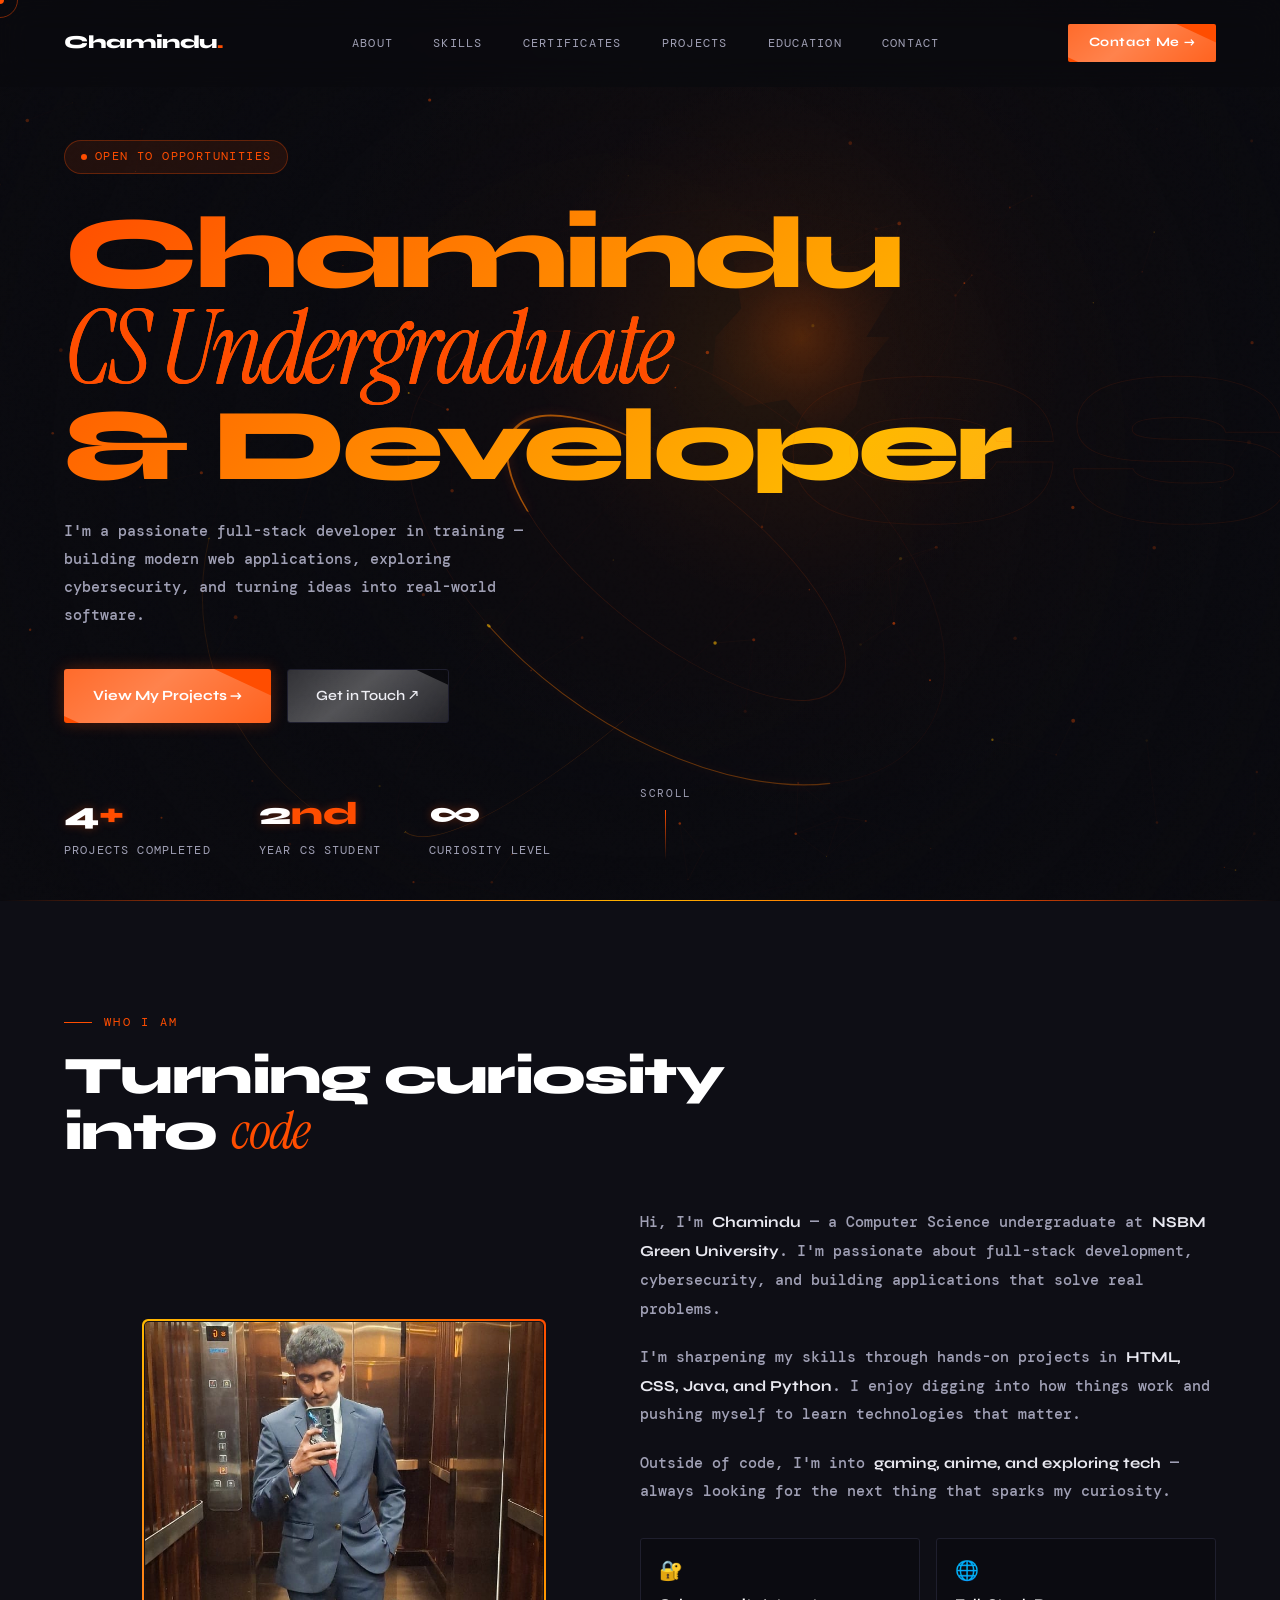
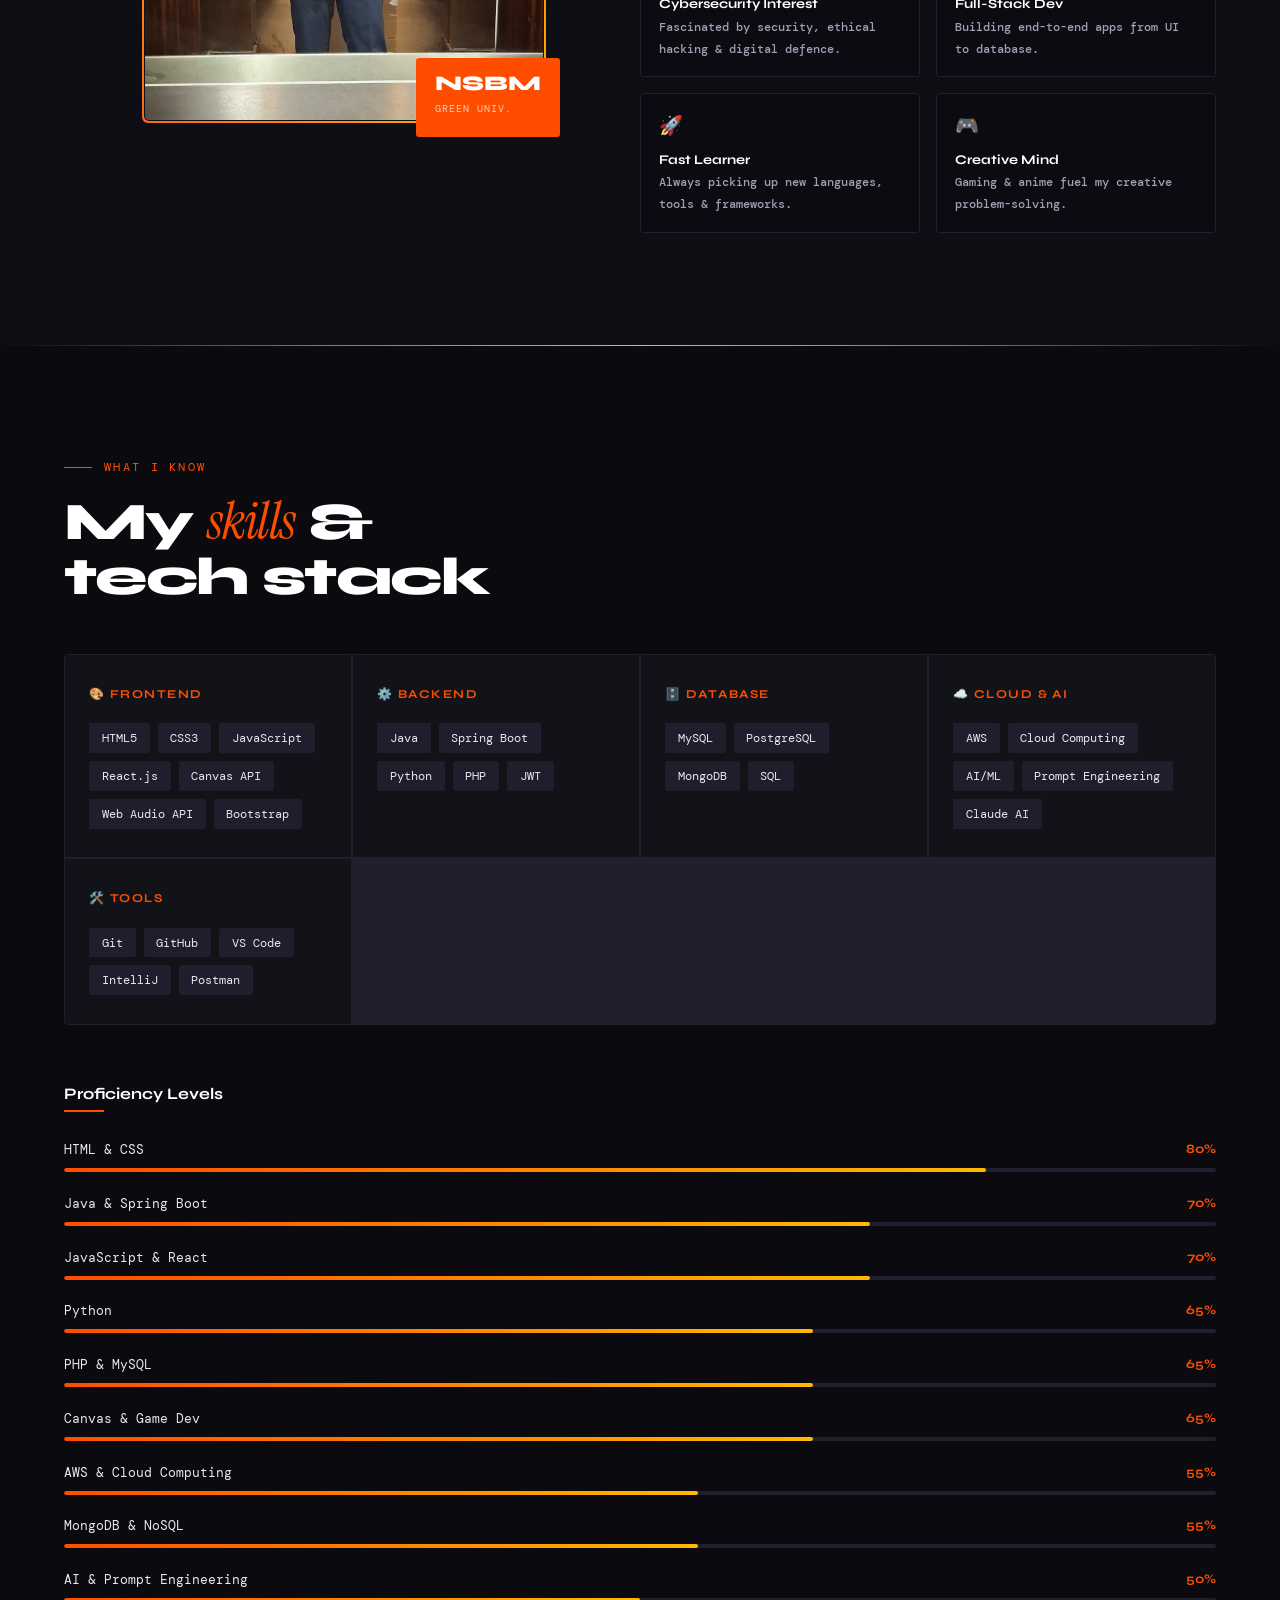
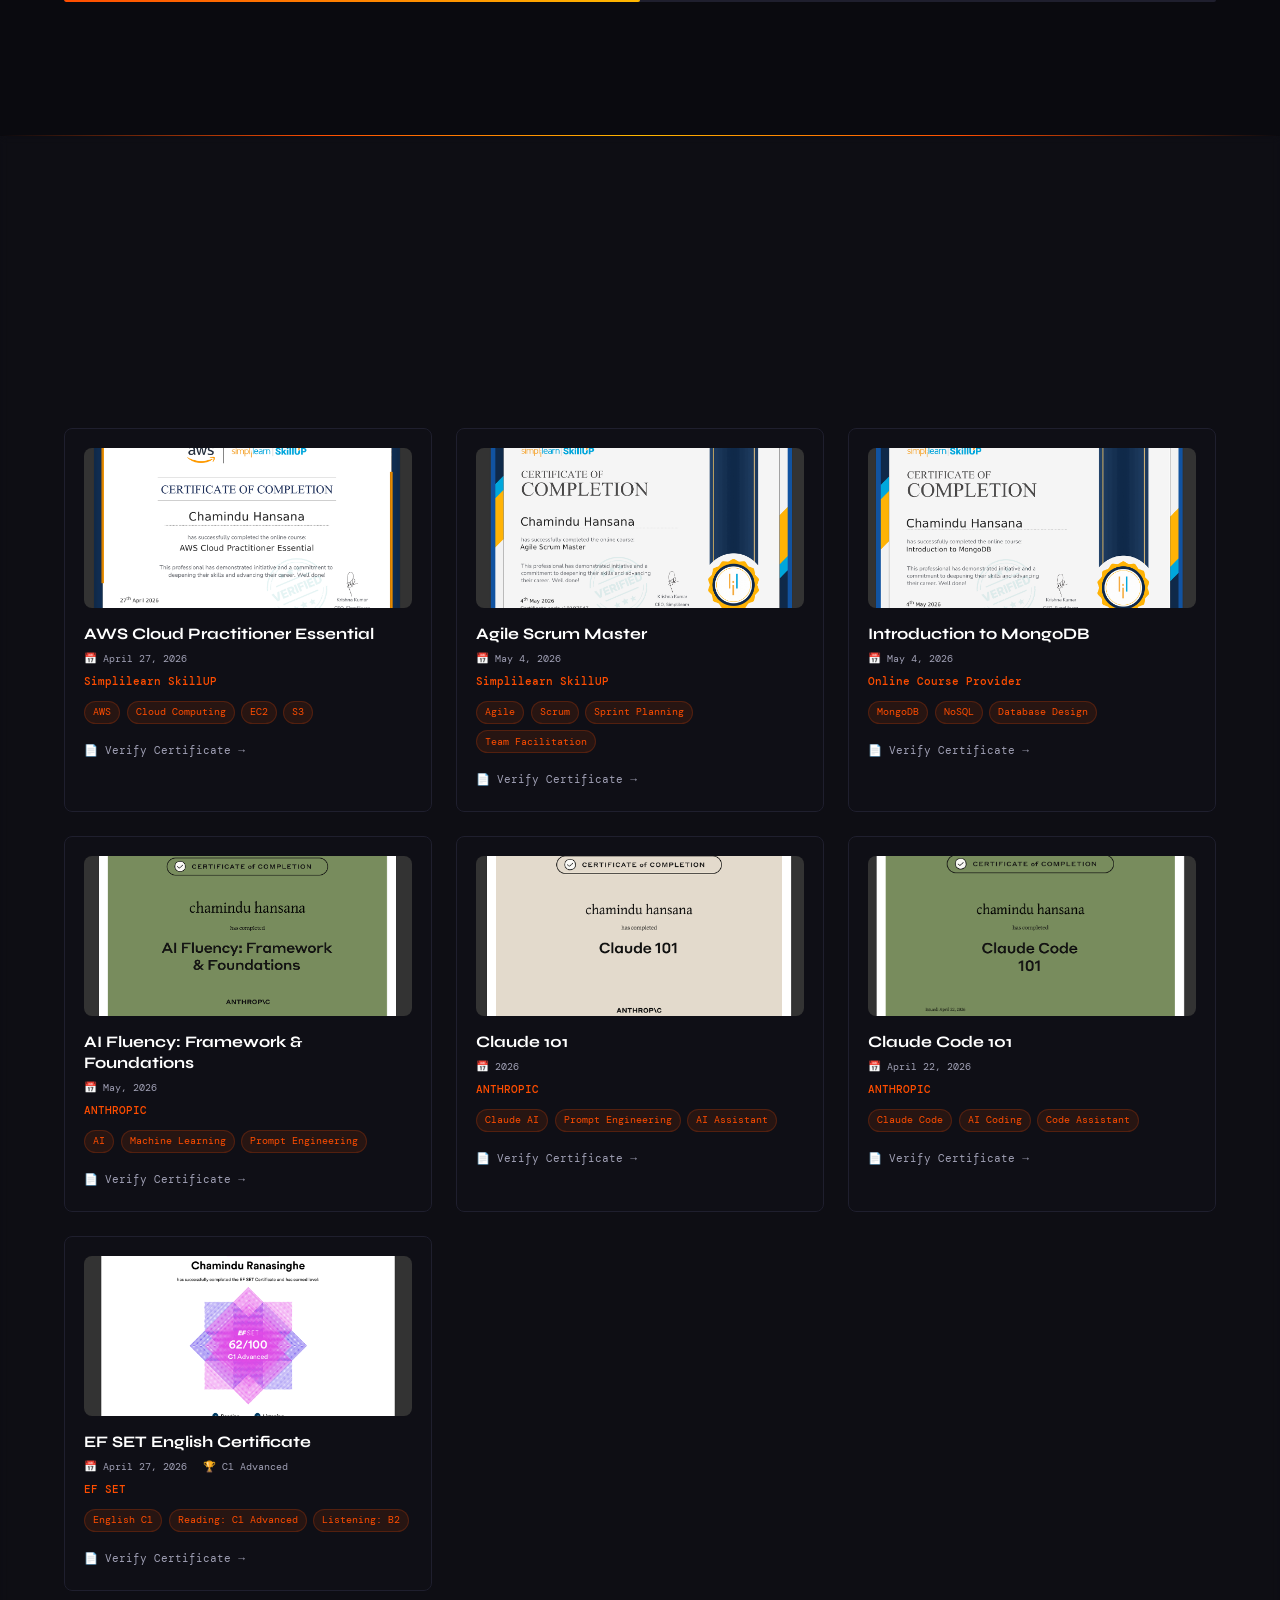
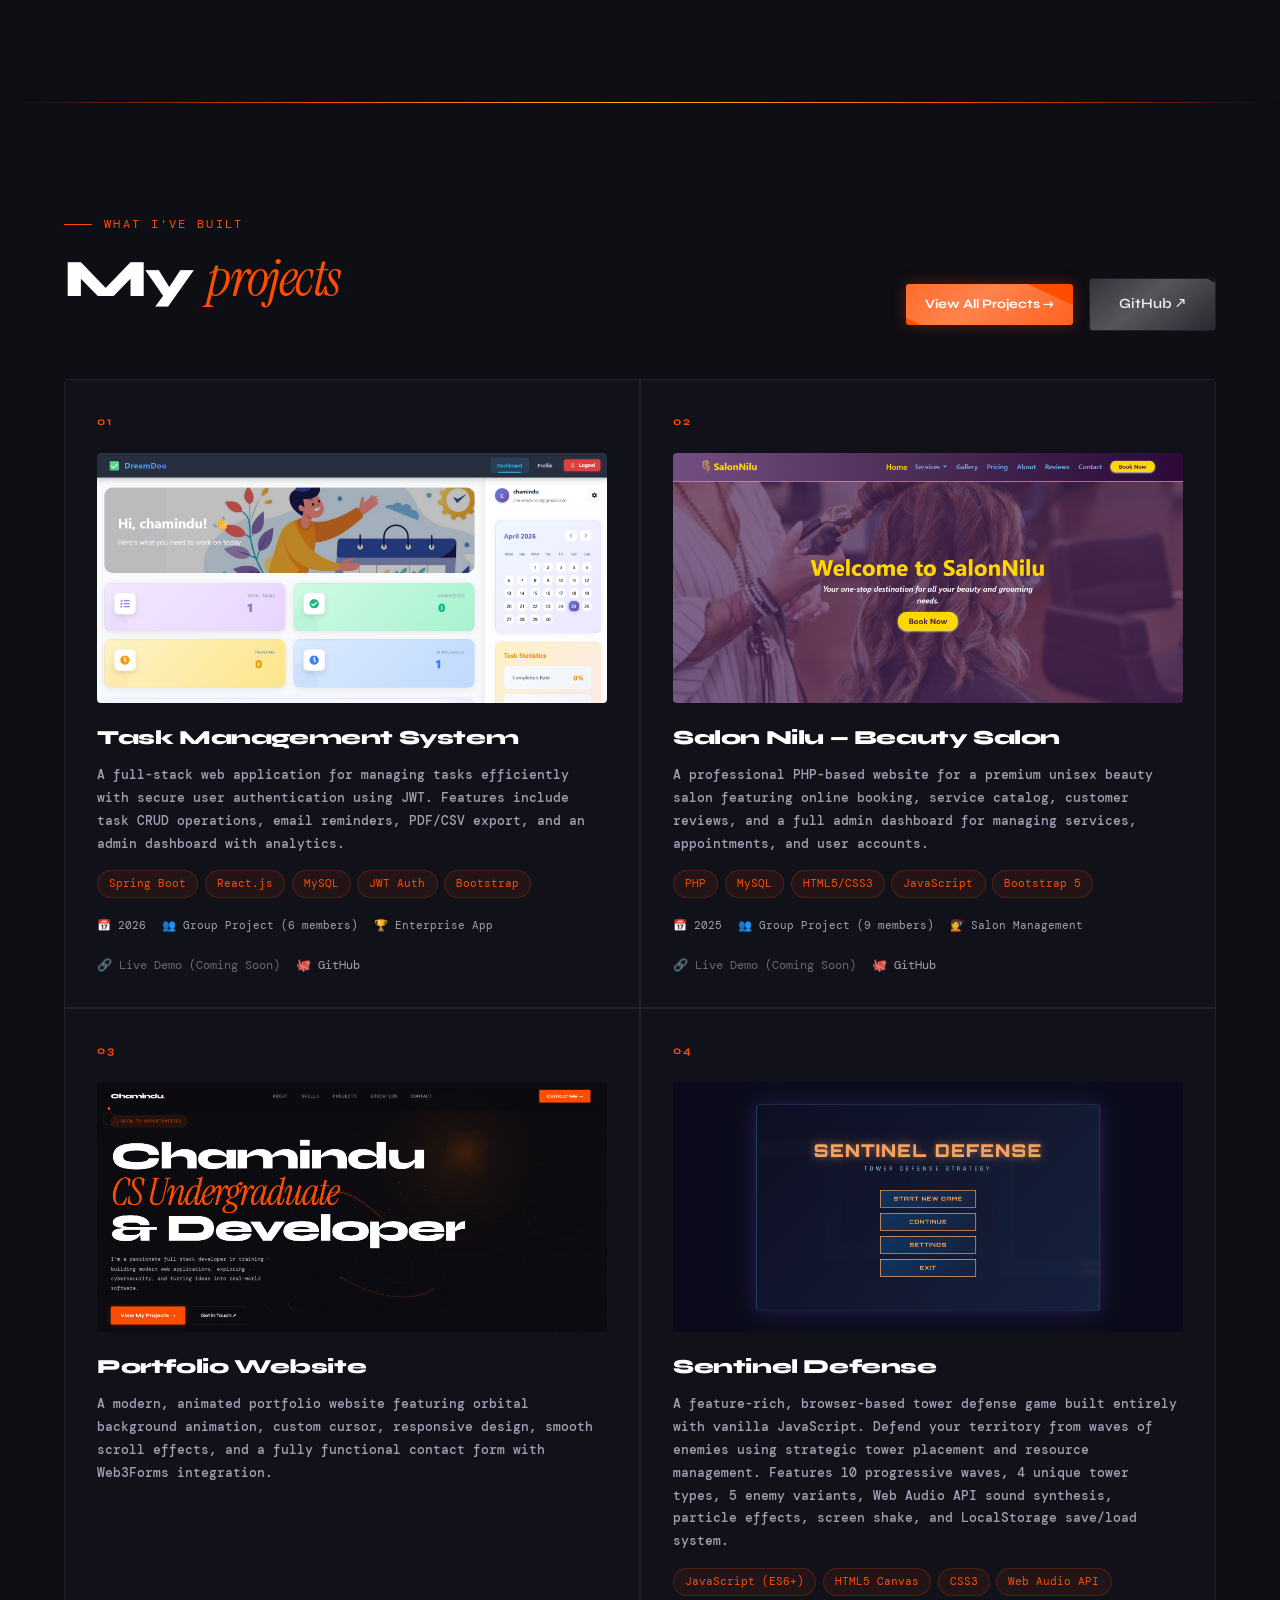
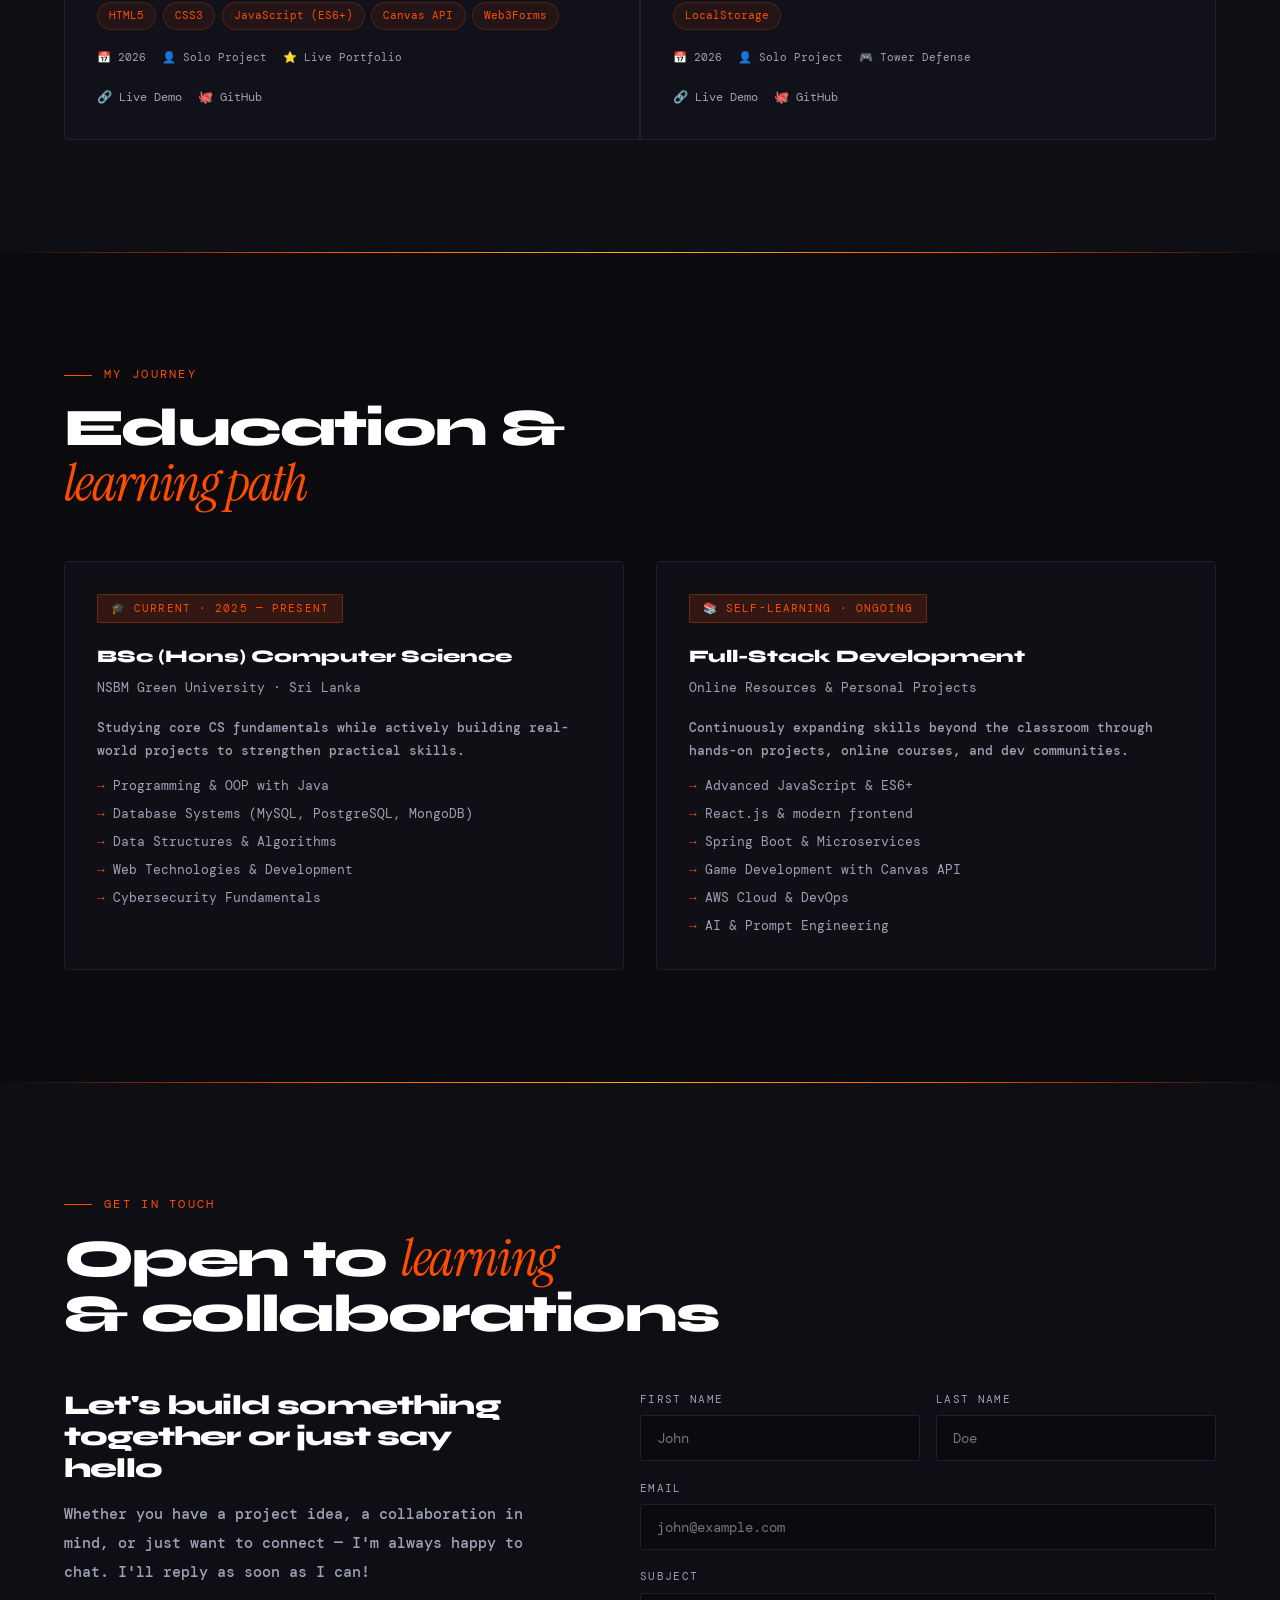
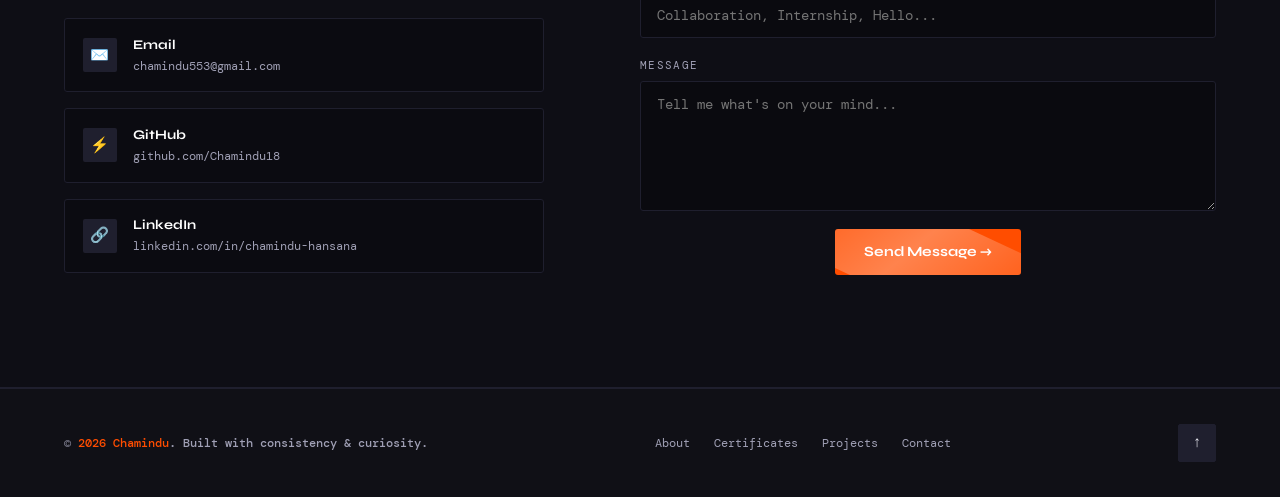
==== commit 2c8d7a58: "feat(portfolio): add certificates section, enhance skills (9 skill bars), add Sentinel Defense game " ====
--- a/index.html
+++ b/index.html
@@ -18,6 +18,7 @@
   <button class="mob-close" id="mobClose">&#x2715;</button>
   <a href="#about" onclick="closeMob()">About</a>
   <a href="#skills" onclick="closeMob()">Skills</a>
+  <a href="#certificates" onclick="closeMob()">Certificates</a>
   <a href="#projects" onclick="closeMob()">Projects</a>
   <a href="#education" onclick="closeMob()">Education</a>
   <a href="#contact" onclick="closeMob()">Contact</a>
@@ -25,8 +26,11 @@
 <nav id="navbar">
   <a href="#hero" class="nav-logo">Chamindu<span>.</span></a>
   <ul class="nav-links">
-    <li><a href="#about">About</a></li><li><a href="#skills">Skills</a></li>
-    <li><a href="#projects">Projects</a></li><li><a href="#education">Education</a></li>
+    <li><a href="#about">About</a></li>
+    <li><a href="#skills">Skills</a></li>
+    <li><a href="#certificates">Certificates</a></li>
+    <li><a href="#projects">Projects</a></li>
+    <li><a href="#education">Education</a></li>
     <li><a href="#contact">Contact</a></li>
   </ul>
   <a href="#contact" class="nav-cta">Contact Me &rarr;</a>
@@ -81,19 +85,248 @@
   <div class="skills-grid reveal">
     <div class="skill-category"><div class="skill-cat-title">🎨 Frontend</div><div class="skill-tags"><span class="skill-tag">HTML5</span><span class="skill-tag">CSS3</span><span class="skill-tag">JavaScript</span><span class="skill-tag">React.js</span><span class="skill-tag">Canvas API</span><span class="skill-tag">Web Audio API</span><span class="skill-tag">Bootstrap</span></div></div>
     <div class="skill-category"><div class="skill-cat-title">⚙️ Backend</div><div class="skill-tags"><span class="skill-tag">Java</span><span class="skill-tag">Spring Boot</span><span class="skill-tag">Python</span><span class="skill-tag">PHP</span><span class="skill-tag">JWT</span></div></div>
-    <div class="skill-category"><div class="skill-cat-title">🗄️ Database</div><div class="skill-tags"><span class="skill-tag">MySQL</span><span class="skill-tag">PostgreSQL</span><span class="skill-tag">SQL</span></div></div>
+    <div class="skill-category"><div class="skill-cat-title">🗄️ Database</div><div class="skill-tags"><span class="skill-tag">MySQL</span><span class="skill-tag">PostgreSQL</span><span class="skill-tag">MongoDB</span><span class="skill-tag">SQL</span></div></div>
+    <div class="skill-category"><div class="skill-cat-title">☁️ Cloud & AI</div><div class="skill-tags"><span class="skill-tag">AWS</span><span class="skill-tag">Cloud Computing</span><span class="skill-tag">AI/ML</span><span class="skill-tag">Prompt Engineering</span><span class="skill-tag">Claude AI</span></div></div>
     <div class="skill-category"><div class="skill-cat-title">🛠️ Tools</div><div class="skill-tags"><span class="skill-tag">Git</span><span class="skill-tag">GitHub</span><span class="skill-tag">VS Code</span><span class="skill-tag">IntelliJ</span><span class="skill-tag">Postman</span></div></div>
   </div>
   <div class="skills-bars reveal reveal-d1">
     <h3>Proficiency Levels</h3>
-    <div class="skill-bar-item"><div class="skill-bar-header"><span class="skill-bar-name">HTML &amp; CSS</span><span class="skill-bar-pct">80%</span></div><div class="skill-bar-track"><div class="skill-bar-fill" data-width="80"></div></div></div>
-    <div class="skill-bar-item"><div class="skill-bar-header"><span class="skill-bar-name">Java &amp; Spring Boot</span><span class="skill-bar-pct">70%</span></div><div class="skill-bar-track"><div class="skill-bar-fill" data-width="70"></div></div></div>
-    <div class="skill-bar-item"><div class="skill-bar-header"><span class="skill-bar-name">Python</span><span class="skill-bar-pct">65%</span></div><div class="skill-bar-track"><div class="skill-bar-fill" data-width="65"></div></div></div>
-    <div class="skill-bar-item"><div class="skill-bar-header"><span class="skill-bar-name">PHP &amp; MySQL</span><span class="skill-bar-pct">65%</span></div><div class="skill-bar-track"><div class="skill-bar-fill" data-width="65"></div></div></div>
-    <div class="skill-bar-item"><div class="skill-bar-header"><span class="skill-bar-name">JavaScript &amp; React</span><span class="skill-bar-pct">65%</span></div><div class="skill-bar-track"><div class="skill-bar-fill" data-width="65"></div></div></div>
-    <div class="skill-bar-item"><div class="skill-bar-header"><span class="skill-bar-name">Canvas &amp; Game Dev</span><span class="skill-bar-pct">60%</span></div><div class="skill-bar-track"><div class="skill-bar-fill" data-width="60"></div></div></div>
-  </div>
-</section>
+    <div class="skill-bar-item">
+      <div class="skill-bar-header">
+        <span class="skill-bar-name">HTML &amp; CSS</span>
+        <span class="skill-bar-pct">80%</span>
+      </div>
+      <div class="skill-bar-track">
+        <div class="skill-bar-fill" data-width="80"></div>
+      </div>
+    </div>
+    <div class="skill-bar-item">
+      <div class="skill-bar-header">
+        <span class="skill-bar-name">Java &amp; Spring Boot</span>
+        <span class="skill-bar-pct">70%</span>
+      </div>
+      <div class="skill-bar-track">
+        <div class="skill-bar-fill" data-width="70"></div>
+      </div>
+    </div>
+    <div class="skill-bar-item">
+      <div class="skill-bar-header">
+        <span class="skill-bar-name">JavaScript &amp; React</span>
+        <span class="skill-bar-pct">70%</span>
+      </div>
+      <div class="skill-bar-track">
+        <div class="skill-bar-fill" data-width="70"></div>
+      </div>
+    </div>
+    <div class="skill-bar-item">
+      <div class="skill-bar-header">
+        <span class="skill-bar-name">Python</span>
+        <span class="skill-bar-pct">65%</span>
+      </div>
+      <div class="skill-bar-track">
+        <div class="skill-bar-fill" data-width="65"></div>
+      </div>
+    </div>
+    <div class="skill-bar-item">
+      <div class="skill-bar-header">
+        <span class="skill-bar-name">PHP &amp; MySQL</span>
+        <span class="skill-bar-pct">65%</span>
+      </div>
+      <div class="skill-bar-track">
+        <div class="skill-bar-fill" data-width="65"></div>
+      </div>
+    </div>
+    <div class="skill-bar-item">
+      <div class="skill-bar-header">
+        <span class="skill-bar-name">Canvas &amp; Game Dev</span>
+        <span class="skill-bar-pct">65%</span>
+      </div>
+      <div class="skill-bar-track">
+        <div class="skill-bar-fill" data-width="65"></div>
+      </div>
+    </div>
+    <div class="skill-bar-item">
+      <div class="skill-bar-header">
+        <span class="skill-bar-name">AWS &amp; Cloud Computing</span>
+        <span class="skill-bar-pct">55%</span>
+      </div>
+      <div class="skill-bar-track">
+        <div class="skill-bar-fill" data-width="55"></div>
+      </div>
+    </div>
+    <div class="skill-bar-item">
+      <div class="skill-bar-header">
+        <span class="skill-bar-name">MongoDB &amp; NoSQL</span>
+        <span class="skill-bar-pct">55%</span>
+      </div>
+      <div class="skill-bar-track">
+        <div class="skill-bar-fill" data-width="55"></div>
+      </div>
+    </div>
+    <div class="skill-bar-item">
+      <div class="skill-bar-header">
+        <span class="skill-bar-name">AI &amp; Prompt Engineering</span>
+        <span class="skill-bar-pct">50%</span>
+      </div>
+      <div class="skill-bar-track">
+        <div class="skill-bar-fill" data-width="50"></div>
+      </div>
+    </div>
+  </div>
+</section>
+<div class="divider"></div>
+
+<!-- ========== CERTIFICATES SECTION ========== -->
+<section id="certificates">
+  <div class="section-tag">Continuous Learning</div>
+  <h2 class="section-title">Certificates &amp;<br><em>achievements</em></h2>
+  
+  <div class="certs-grid">
+    <!-- Certificate 1: AWS Cloud Practitioner -->
+    <div class="cert-card reveal">
+      <div class="cert-image">
+        <img src="assets/certificates/aws.png" alt="AWS Cloud Practitioner Certificate">
+      </div>
+      <div class="cert-content">
+        <h3 class="cert-title">AWS Cloud Practitioner Essential</h3>
+        <div class="cert-meta">
+          <span>📅 April 27, 2026</span>
+        </div>
+        <p class="cert-issuer">Simplilearn SkillUP</p>
+        <div class="cert-skills">
+          <span class="skill-pill">AWS</span>
+          <span class="skill-pill">Cloud Computing</span>
+          <span class="skill-pill">EC2</span>
+          <span class="skill-pill">S3</span>
+        </div>
+        <a href="https://simpli-web.app.link/e/tmrtyAmgG2b" class="cert-link" target="_blank">📄 Verify Certificate →</a>
+      </div>
+    </div>
+
+    <!-- Certificate 2: Agile Scrum Master -->
+    <div class="cert-card reveal reveal-d1">
+      <div class="cert-image">
+        <img src="assets/certificates/agile.png" alt="Agile Scrum Master Certificate">
+      </div>
+      <div class="cert-content">
+        <h3 class="cert-title">Agile Scrum Master</h3>
+        <div class="cert-meta">
+          <span>📅 May 4, 2026</span>
+        </div>
+        <p class="cert-issuer">Simplilearn SkillUP</p>
+        <div class="cert-skills">
+          <span class="skill-pill">Agile</span>
+          <span class="skill-pill">Scrum</span>
+          <span class="skill-pill">Sprint Planning</span>
+          <span class="skill-pill">Team Facilitation</span>
+        </div>
+        <a href="https://simpli-web.app.link/e/S9IOffbXR2b" class="cert-link" target="_blank">📄 Verify Certificate →</a>
+      </div>
+    </div>
+
+    <!-- Certificate 3: Introduction to MongoDB -->
+    <div class="cert-card reveal reveal-d2">
+      <div class="cert-image">
+        <img src="assets/certificates/mongodb.png" alt="MongoDB Certificate">
+      </div>
+      <div class="cert-content">
+        <h3 class="cert-title">Introduction to MongoDB</h3>
+        <div class="cert-meta">
+          <span>📅 May 4, 2026</span>
+        </div>
+        <p class="cert-issuer">Online Course Provider</p>
+        <div class="cert-skills">
+          <span class="skill-pill">MongoDB</span>
+          <span class="skill-pill">NoSQL</span>
+          <span class="skill-pill">Database Design</span>
+        </div>
+        <a href="https://simpli-web.app.link/e/MzaIFHeeR2b" class="cert-link" target="_blank">📄 Verify Certificate →</a>
+      </div>
+    </div>
+
+    <!-- Certificate 4: AI Fluency -->
+    <div class="cert-card reveal reveal-d3">
+      <div class="cert-image">
+        <img src="assets/certificates/fluency.png" alt="AI Fluency Certificate">
+      </div>
+      <div class="cert-content">
+        <h3 class="cert-title">AI Fluency: Framework & Foundations</h3>
+        <div class="cert-meta">
+          <span>📅 May, 2026</span>
+        </div>
+        <p class="cert-issuer">ANTHROPIC</p>
+        <div class="cert-skills">
+          <span class="skill-pill">AI</span>
+          <span class="skill-pill">Machine Learning</span>
+          <span class="skill-pill">Prompt Engineering</span>
+        </div>
+        <a href="https://verify.skilljar.com/c/vccd5xp68zpe" class="cert-link" target="_blank">📄 Verify Certificate →</a>
+      </div>
+    </div>
+
+    <!-- Certificate 5: Claude 101 -->
+    <div class="cert-card reveal">
+      <div class="cert-image">
+        <img src="assets/certificates/101.png" alt="Claude 101 Certificate">
+      </div>
+      <div class="cert-content">
+        <h3 class="cert-title">Claude 101</h3>
+        <div class="cert-meta">
+          <span>📅 2026</span>
+        </div>
+        <p class="cert-issuer">ANTHROPIC</p>
+        <div class="cert-skills">
+          <span class="skill-pill">Claude AI</span>
+          <span class="skill-pill">Prompt Engineering</span>
+          <span class="skill-pill">AI Assistant</span>
+        </div>
+        <a href="https://verify.skilljar.com/c/iv3fe95xz2sm" class="cert-link" target="_blank">📄 Verify Certificate →</a>
+      </div>
+    </div>
+
+    <!-- Certificate 6: Claude Code 101 -->
+    <div class="cert-card reveal reveal-d1">
+      <div class="cert-image">
+        <img src="assets/certificates/code101.png" alt="Claude Code 101 Certificate">
+      </div>
+      <div class="cert-content">
+        <h3 class="cert-title">Claude Code 101</h3>
+        <div class="cert-meta">
+          <span>📅 April 22, 2026</span>
+        </div>
+        <p class="cert-issuer">ANTHROPIC</p>
+        <div class="cert-skills">
+          <span class="skill-pill">Claude Code</span>
+          <span class="skill-pill">AI Coding</span>
+          <span class="skill-pill">Code Assistant</span>
+        </div>
+        <a href="https://verify.skilljar.com/c/gqeygquufsh2" class="cert-link" target="_blank">📄 Verify Certificate →</a>
+      </div>
+    </div>
+
+    <!-- Certificate 7: EF SET English Certificate -->
+    <div class="cert-card reveal reveal-d2">
+      <div class="cert-image">
+        <img src="assets/certificates/efset.png" alt="EF SET English Certificate">
+      </div>
+      <div class="cert-content">
+        <h3 class="cert-title">EF SET English Certificate</h3>
+        <div class="cert-meta">
+          <span>📅 April 27, 2026</span>
+          <span>🏆 C1 Advanced</span>
+        </div>
+        <p class="cert-issuer">EF SET</p>
+        <div class="cert-skills">
+          <span class="skill-pill">English C1</span>
+          <span class="skill-pill">Reading: C1 Advanced</span>
+          <span class="skill-pill">Listening: B2</span>
+        </div>
+        <a href="https://cert.efset.org/V6JepZ" class="cert-link" target="_blank">📄 Verify Certificate →</a>
+      </div>
+    </div>
+  </div>
+</section>
+
 <div class="divider"></div>
 <section id="projects">
   <div class="projects-header reveal">
@@ -123,7 +356,7 @@
         <span class="tech-pill">Bootstrap</span>
       </div>
       <div class="project-meta">
-        <span>📅 2025</span>
+        <span>📅 2026</span>
         <span>👥 Group Project (6 members)</span>
         <span>🏆 Enterprise App</span>
       </div>
@@ -175,7 +408,7 @@
         <span class="tech-pill">Web3Forms</span>
       </div>
       <div class="project-meta">
-        <span>📅 2025</span>
+        <span>📅 2026</span>
         <span>👤 Solo Project</span>
         <span>⭐ Live Portfolio</span>
       </div>
@@ -185,14 +418,14 @@
       </div>
     </div>
 
-    <!-- PROJECT 4: Sentinel Defense (NEW) -->
+    <!-- PROJECT 4: Sentinel Defense -->
     <div class="project-card reveal reveal-d3">
       <div class="project-num">04</div>
       <div class="project-image">
         <img src="assets/projects/sentinel-defense.png" alt="Sentinel Defense - Tower Defense Game">
       </div>
       <div class="project-name">Sentinel Defense</div>
-      <p class="project-desc">A feature-rich, browser-based tower defense game built entirely with vanilla JavaScript. Defend your territory from waves of enemies using strategic tower placement and resource management. Features 10 progressive waves, 4 unique tower types (Archer, Cannon, Frost, Sniper), 5 enemy variants, Web Audio API sound synthesis, particle effects, screen shake, and LocalStorage save/load system.</p>
+      <p class="project-desc">A feature-rich, browser-based tower defense game built entirely with vanilla JavaScript. Defend your territory from waves of enemies using strategic tower placement and resource management. Features 10 progressive waves, 4 unique tower types, 5 enemy variants, Web Audio API sound synthesis, particle effects, screen shake, and LocalStorage save/load system.</p>
       <div class="project-tech">
         <span class="tech-pill">JavaScript (ES6+)</span>
         <span class="tech-pill">HTML5 Canvas</span>
@@ -224,7 +457,7 @@
       <p class="edu-desc">Studying core CS fundamentals while actively building real-world projects to strengthen practical skills.</p>
       <ul class="learning-list">
         <li>Programming &amp; OOP with Java</li>
-        <li>Database Systems (MySQL, PostgreSQL)</li>
+        <li>Database Systems (MySQL, PostgreSQL, MongoDB)</li>
         <li>Data Structures &amp; Algorithms</li>
         <li>Web Technologies &amp; Development</li>
         <li>Cybersecurity Fundamentals</li>
@@ -240,7 +473,8 @@
         <li>React.js &amp; modern frontend</li>
         <li>Spring Boot &amp; Microservices</li>
         <li>Game Development with Canvas API</li>
-        <li>Cybersecurity &amp; ethical hacking basics</li>
+        <li>AWS Cloud &amp; DevOps</li>
+        <li>AI &amp; Prompt Engineering</li>
       </ul>
     </div>
   </div>
@@ -316,7 +550,7 @@
 </section>
 <footer>
   <p class="footer-copy">&copy; <span id="currentYear"></span> <span>Chamindu</span>. Built with consistency &amp; curiosity.</p>
-  <div class="footer-links"><a href="#about">About</a><a href="#projects">Projects</a><a href="#contact">Contact</a></div>
+  <div class="footer-links"><a href="#about">About</a><a href="#certificates">Certificates</a><a href="#projects">Projects</a><a href="#contact">Contact</a></div>
   <a href="#hero" class="back-top">&uarr;</a>
 </footer>
 
--- a/css/style.css
+++ b/css/style.css
@@ -1278,4 +1278,263 @@
   
   /* Canvas background */
   #bg-canvas { opacity: 0.6; }
+}
+
+/* ========== CERTIFICATES SECTION ========== */
+#certificates {
+  background: rgba(17, 17, 24, 0.6);
+  backdrop-filter: blur(4px);
+}
+
+.certs-grid {
+  display: grid;
+  grid-template-columns: repeat(auto-fill, minmax(380px, 1fr));
+  gap: 1.5rem;
+  margin-top: 2rem;
+}
+
+.cert-card {
+  background: rgba(17, 17, 24, 0.85);
+  border: 1px solid var(--border);
+  border-radius: 4px;
+  padding: 1.2rem;
+  display: flex;
+  gap: 1rem;
+  transition: transform 0.25s ease, box-shadow 0.3s, border-color 0.3s;
+}
+
+.cert-card:hover {
+  transform: translateY(-4px);
+  box-shadow: 0 15px 30px -12px rgba(0, 0, 0, 0.4);
+  border-color: rgba(255, 77, 0, 0.3);
+}
+
+.cert-icon {
+  font-size: 2.2rem;
+  flex-shrink: 0;
+}
+
+.cert-content {
+  flex: 1;
+}
+
+.cert-title {
+  font-family: var(--font-display);
+  font-weight: 700;
+  font-size: 1rem;
+  color: var(--white);
+  margin-bottom: 0.3rem;
+  line-height: 1.3;
+}
+
+.cert-meta {
+  display: flex;
+  gap: 1rem;
+  font-size: 0.65rem;
+  color: var(--muted);
+  margin-bottom: 0.3rem;
+  flex-wrap: wrap;
+}
+
+.cert-issuer {
+  font-size: 0.7rem;
+  color: var(--accent);
+  margin-bottom: 0.6rem;
+}
+
+.cert-skills {
+  display: flex;
+  flex-wrap: wrap;
+  gap: 0.4rem;
+  margin-bottom: 0.8rem;
+}
+
+.skill-pill {
+  background: rgba(255, 77, 0, 0.1);
+  border: 1px solid rgba(255, 77, 0, 0.2);
+  color: var(--accent);
+  padding: 0.15rem 0.5rem;
+  border-radius: 100px;
+  font-size: 0.6rem;
+}
+
+.cert-link {
+  color: var(--muted);
+  text-decoration: none;
+  font-size: 0.7rem;
+  display: inline-flex;
+  align-items: center;
+  gap: 0.3rem;
+  transition: color 0.2s;
+}
+
+.cert-link:hover {
+  color: var(--accent);
+}
+
+/* Responsive certificates */
+@media (max-width: 768px) {
+  .certs-grid {
+    grid-template-columns: 1fr;
+    gap: 1rem;
+  }
+  
+  .cert-card {
+    flex-direction: column;
+    text-align: center;
+  }
+  
+  .cert-icon {
+    font-size: 2rem;
+  }
+  
+  .cert-meta {
+    justify-content: center;
+  }
+  
+  .cert-skills {
+    justify-content: center;
+  }
+  
+  .cert-link {
+    justify-content: center;
+  }
+}
+
+/* ========== CERTIFICATES SECTION ========== */
+#certificates {
+  background: rgba(17, 17, 24, 0.6);
+  backdrop-filter: blur(4px);
+}
+
+.certs-grid {
+  display: grid;
+  grid-template-columns: repeat(auto-fill, minmax(320px, 1fr));
+  gap: 1.5rem;
+  margin-top: 2rem;
+}
+
+.cert-card {
+  background: rgba(17, 17, 24, 0.85);
+  border: 1px solid var(--border);
+  border-radius: 8px;
+  padding: 1.2rem;
+  display: flex;
+  flex-direction: column;
+  gap: 1rem;
+  transition: transform 0.25s ease, box-shadow 0.3s, border-color 0.3s;
+}
+
+.cert-card:hover {
+  transform: translateY(-4px);
+  box-shadow: 0 15px 30px -12px rgba(0, 0, 0, 0.4);
+  border-color: rgba(255, 77, 0, 0.3);
+}
+
+.cert-image {
+  width: 100%;
+  height: 160px;
+  border-radius: 8px;
+  overflow: hidden;
+  background: var(--border);
+  display: flex;
+  align-items: center;
+  justify-content: center;
+}
+
+.cert-image img {
+  width: 100%;
+  height: 100%;
+  object-fit: cover;
+  transition: transform 0.3s ease;
+}
+
+.cert-card:hover .cert-image img {
+  transform: scale(1.02);
+}
+
+.cert-content {
+  flex: 1;
+}
+
+.cert-title {
+  font-family: var(--font-display);
+  font-weight: 700;
+  font-size: 1rem;
+  color: var(--white);
+  margin-bottom: 0.3rem;
+  line-height: 1.3;
+}
+
+.cert-meta {
+  display: flex;
+  gap: 1rem;
+  font-size: 0.65rem;
+  color: var(--muted);
+  margin-bottom: 0.3rem;
+  flex-wrap: wrap;
+}
+
+.cert-issuer {
+  font-size: 0.7rem;
+  color: var(--accent);
+  margin-bottom: 0.6rem;
+}
+
+.cert-skills {
+  display: flex;
+  flex-wrap: wrap;
+  gap: 0.4rem;
+  margin-bottom: 0.8rem;
+}
+
+.skill-pill {
+  background: rgba(255, 77, 0, 0.1);
+  border: 1px solid rgba(255, 77, 0, 0.2);
+  color: var(--accent);
+  padding: 0.15rem 0.5rem;
+  border-radius: 100px;
+  font-size: 0.6rem;
+}
+
+.cert-link {
+  color: var(--muted);
+  text-decoration: none;
+  font-size: 0.7rem;
+  display: inline-flex;
+  align-items: center;
+  gap: 0.3rem;
+  transition: color 0.2s;
+}
+
+.cert-link:hover {
+  color: var(--accent);
+}
+
+/* Responsive certificates */
+@media (max-width: 768px) {
+  .certs-grid {
+    grid-template-columns: 1fr;
+    gap: 1rem;
+  }
+  
+  .cert-card {
+    text-align: center;
+  }
+  
+  .cert-image {
+    height: 140px;
+  }
+  
+  .cert-meta {
+    justify-content: center;
+  }
+  
+  .cert-skills {
+    justify-content: center;
+  }
+  
+  .cert-link {
+    justify-content: center;
+  }
 }
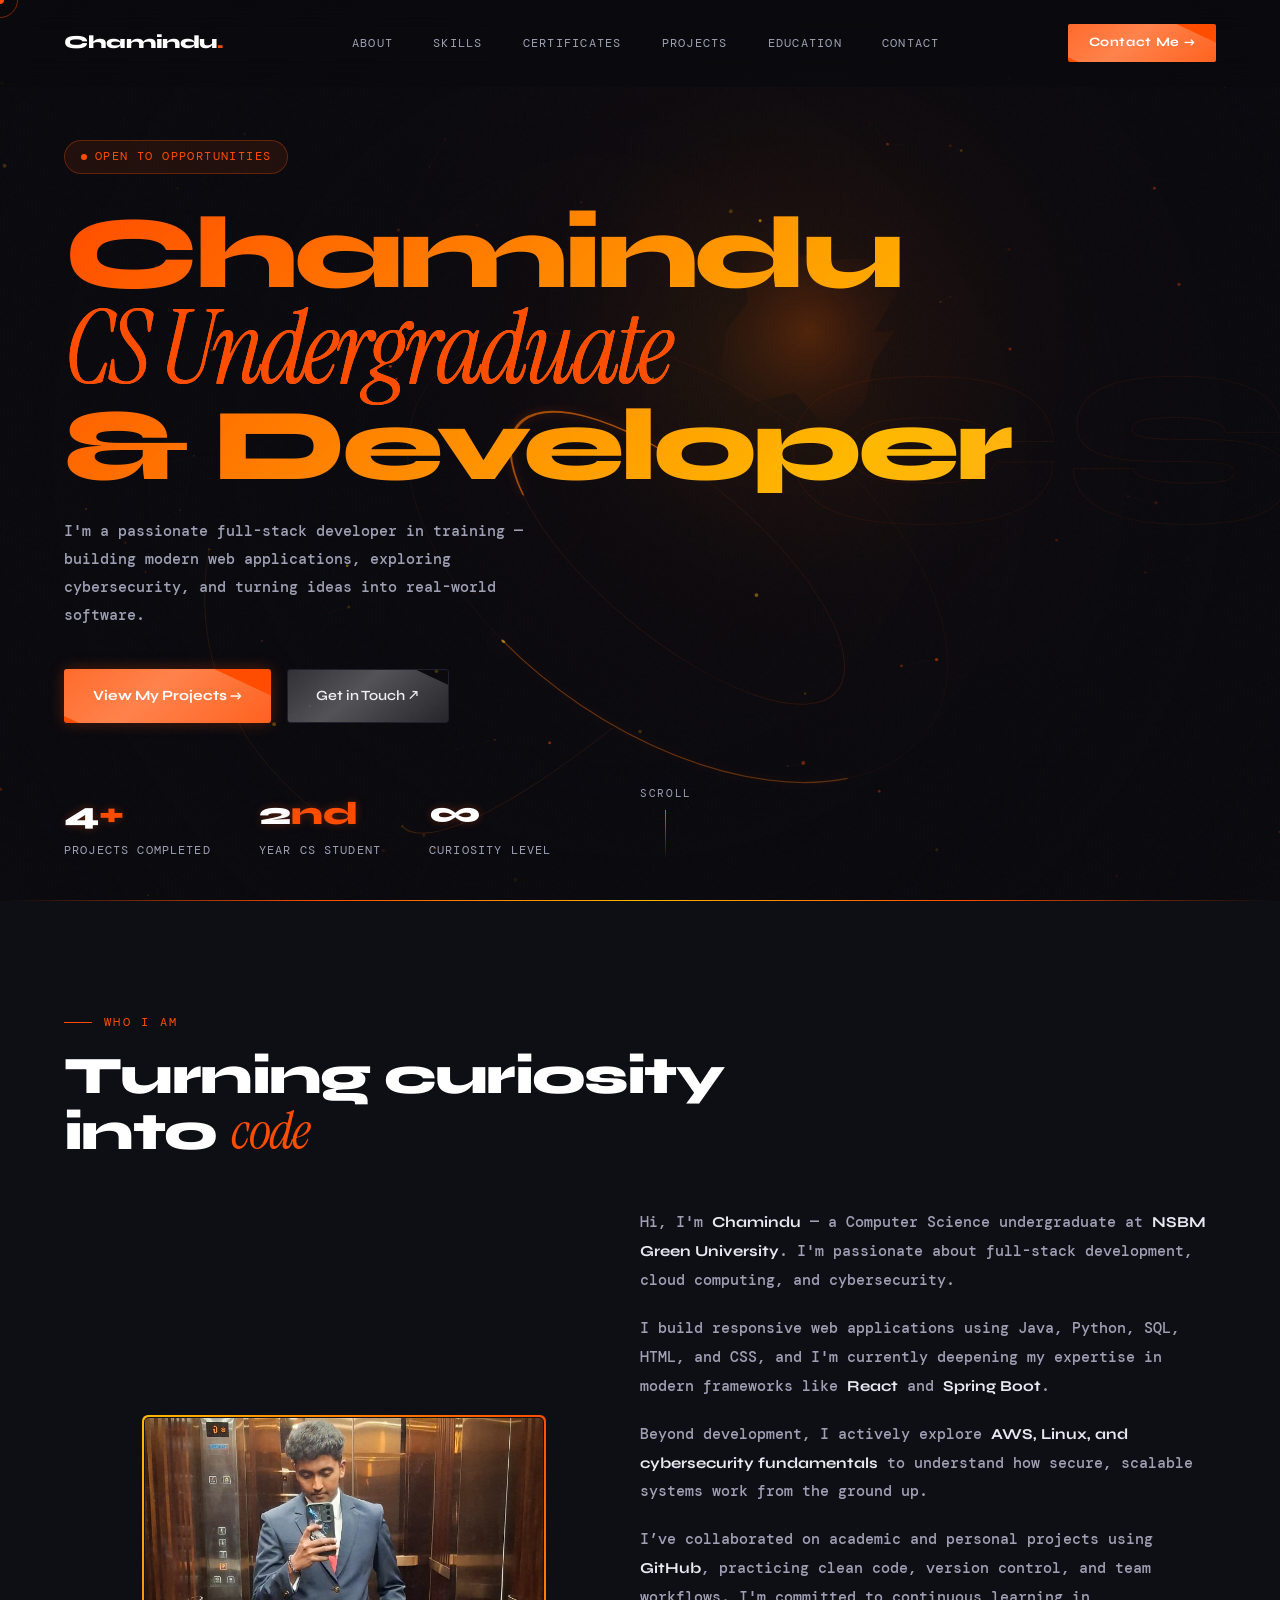
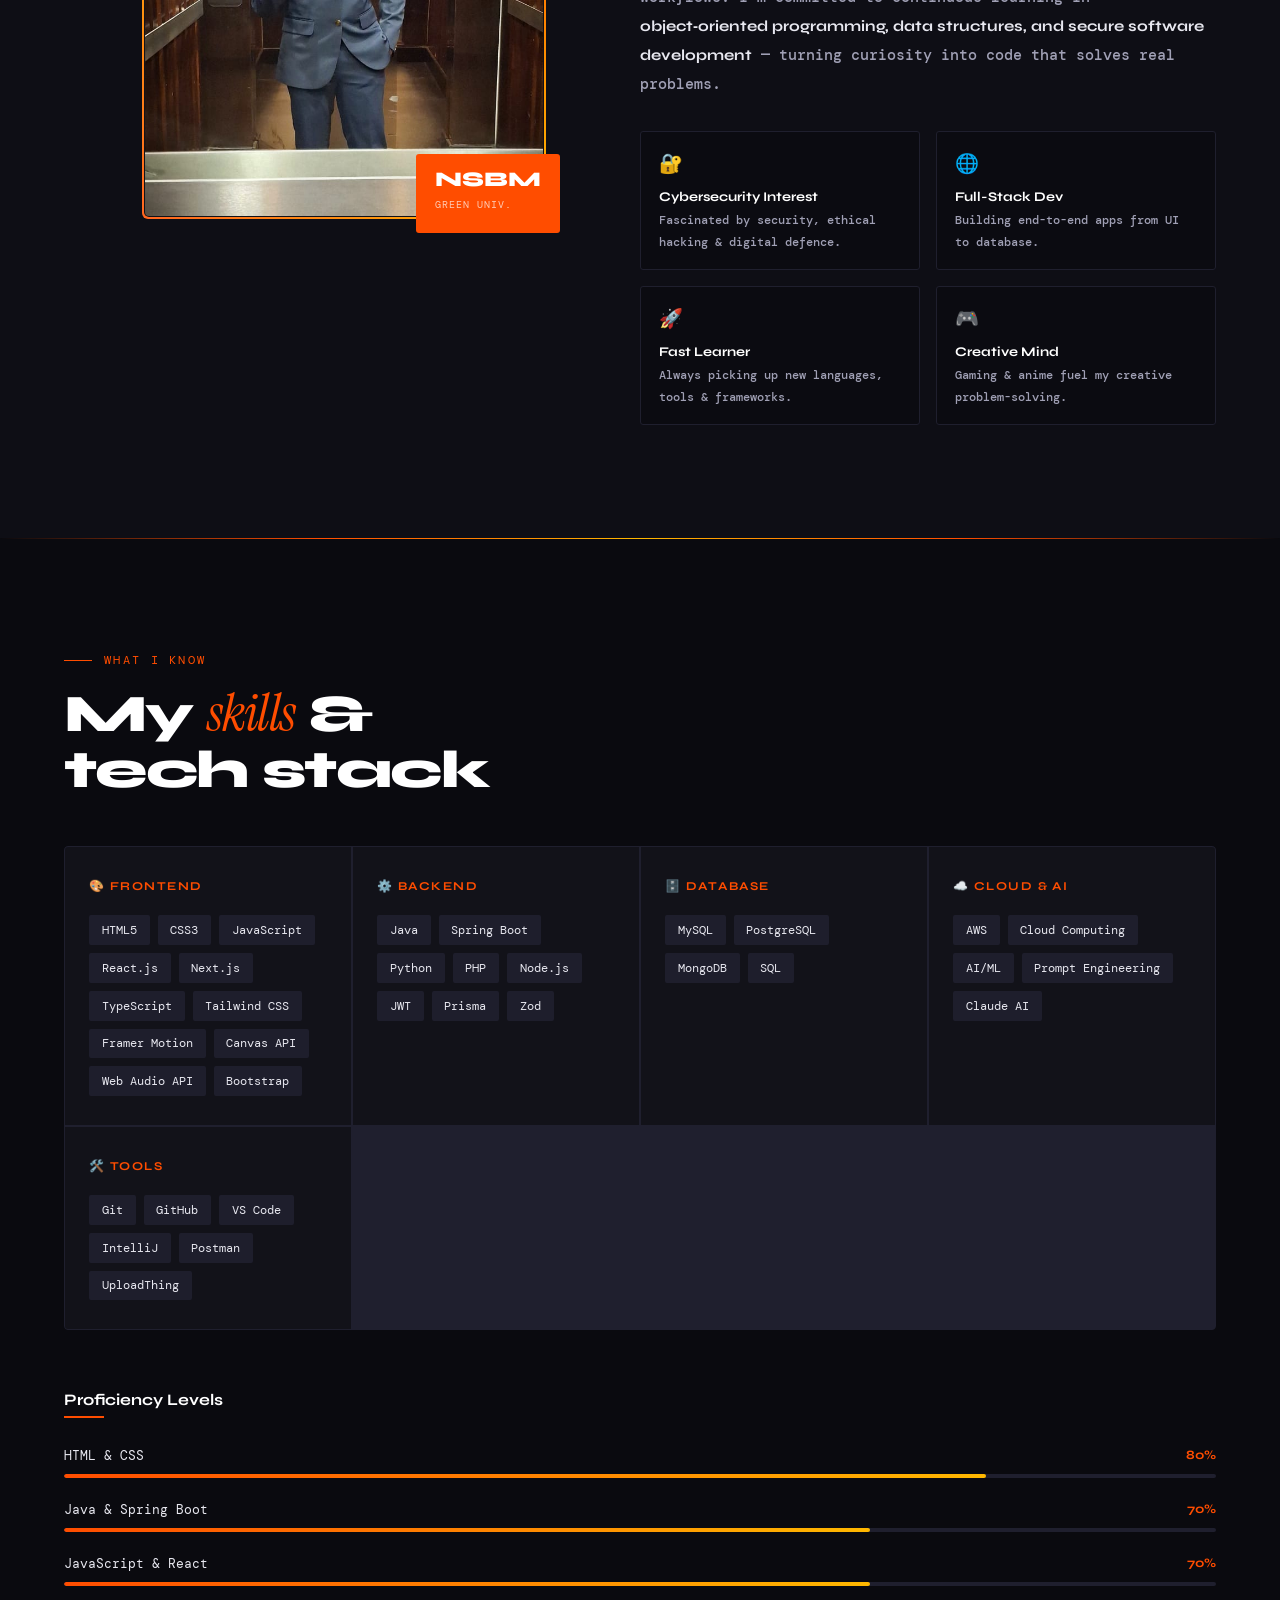
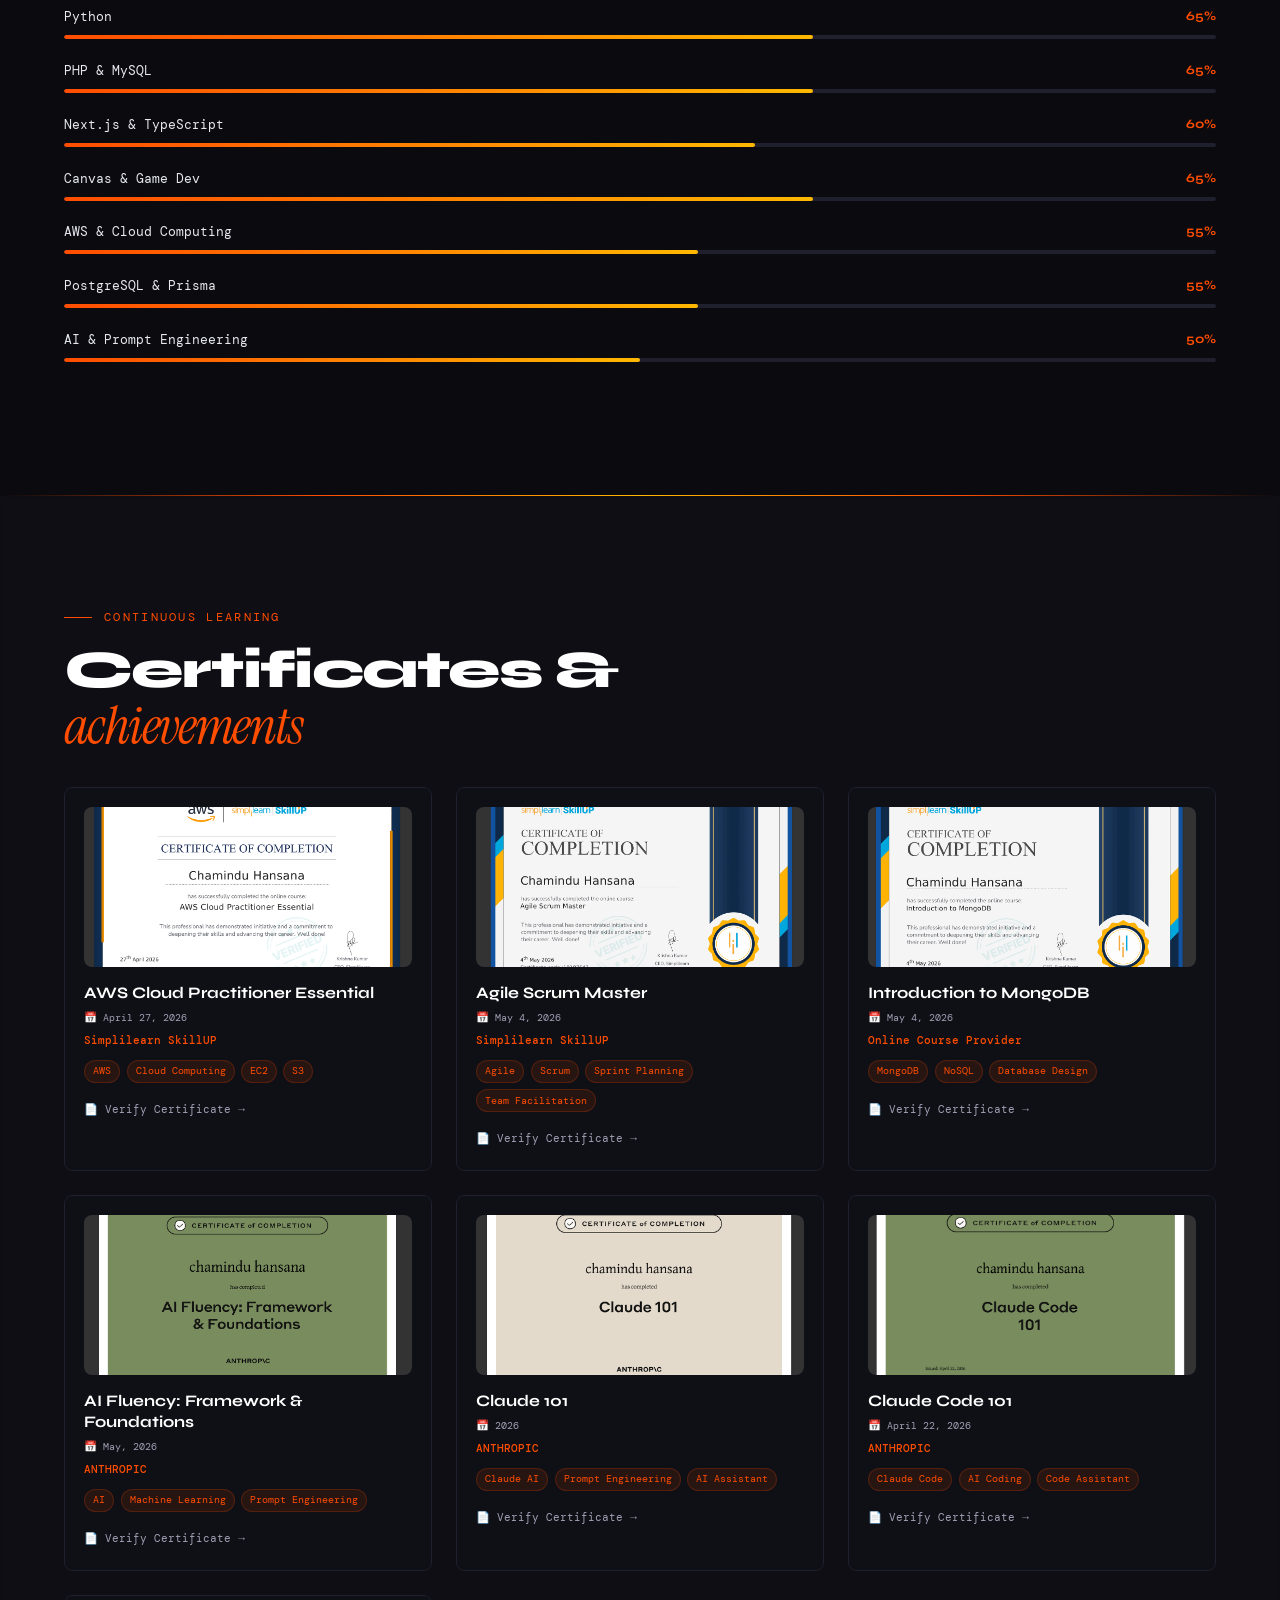
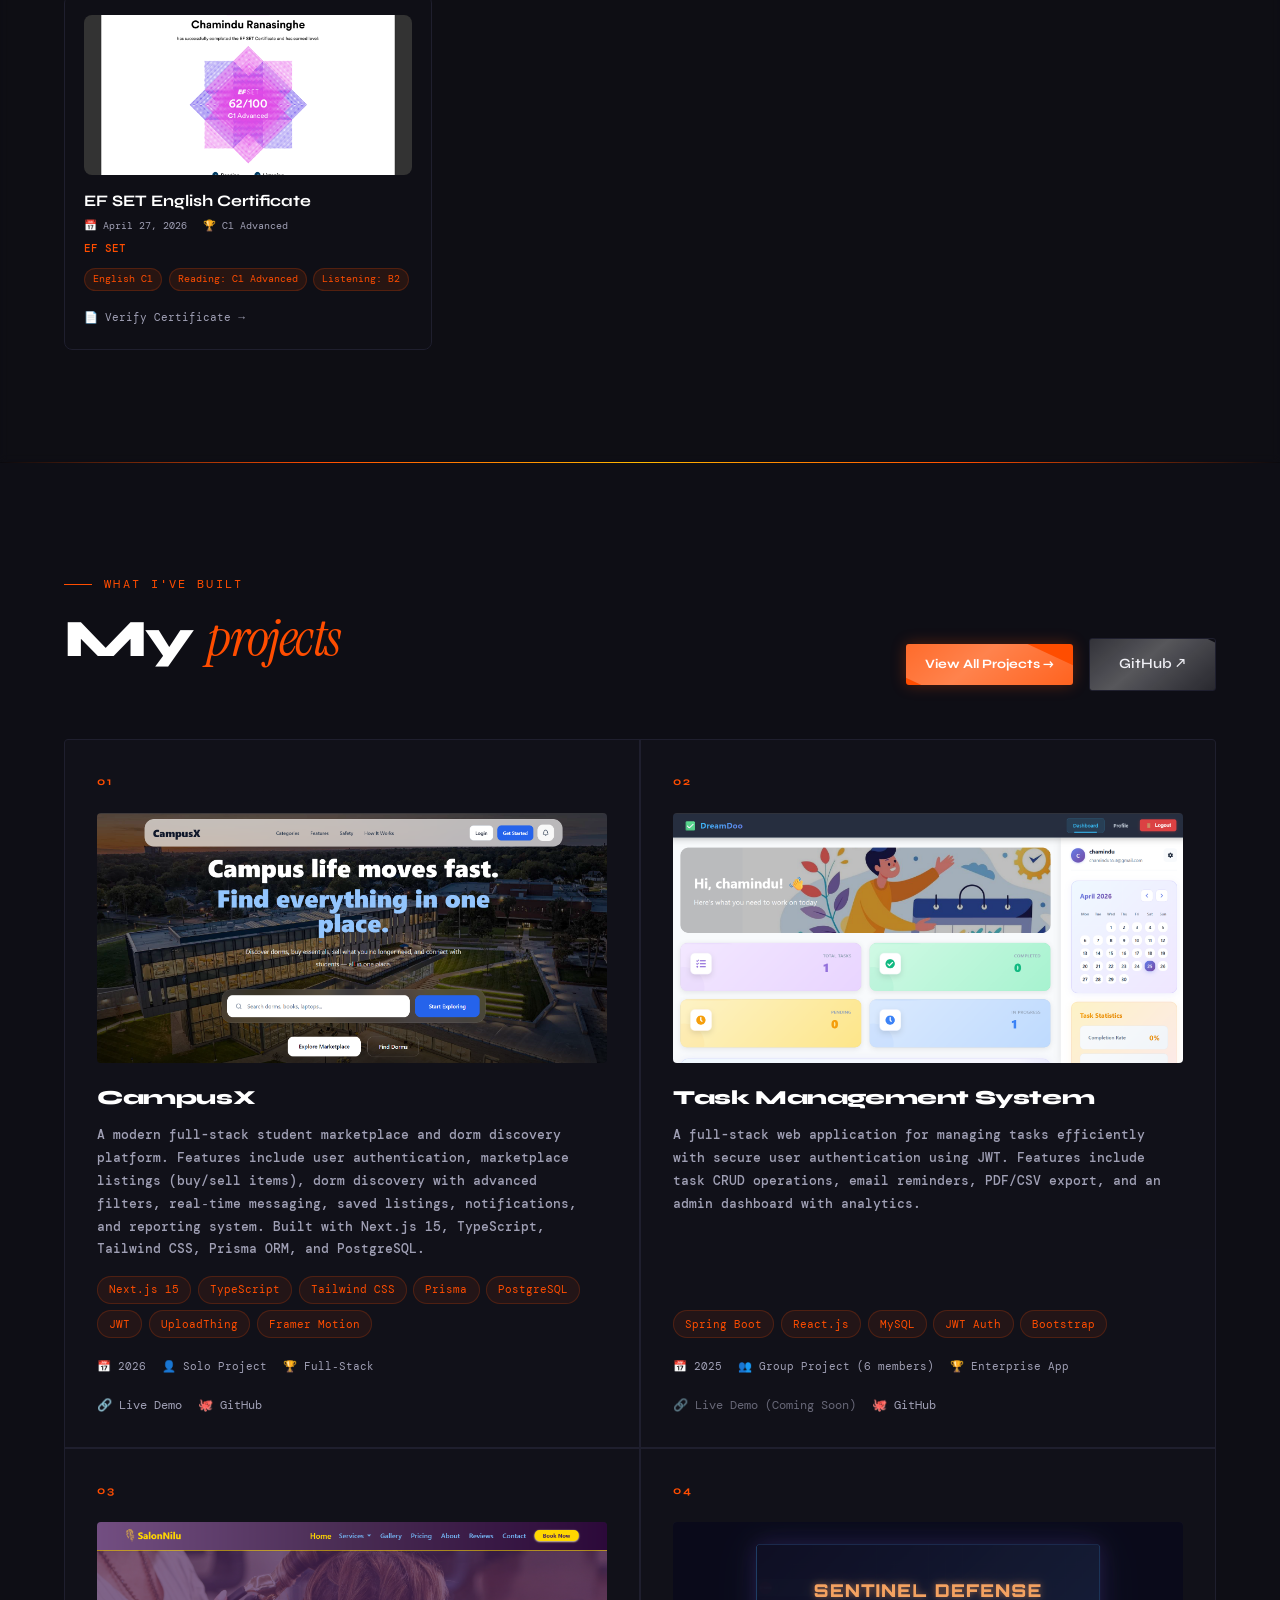
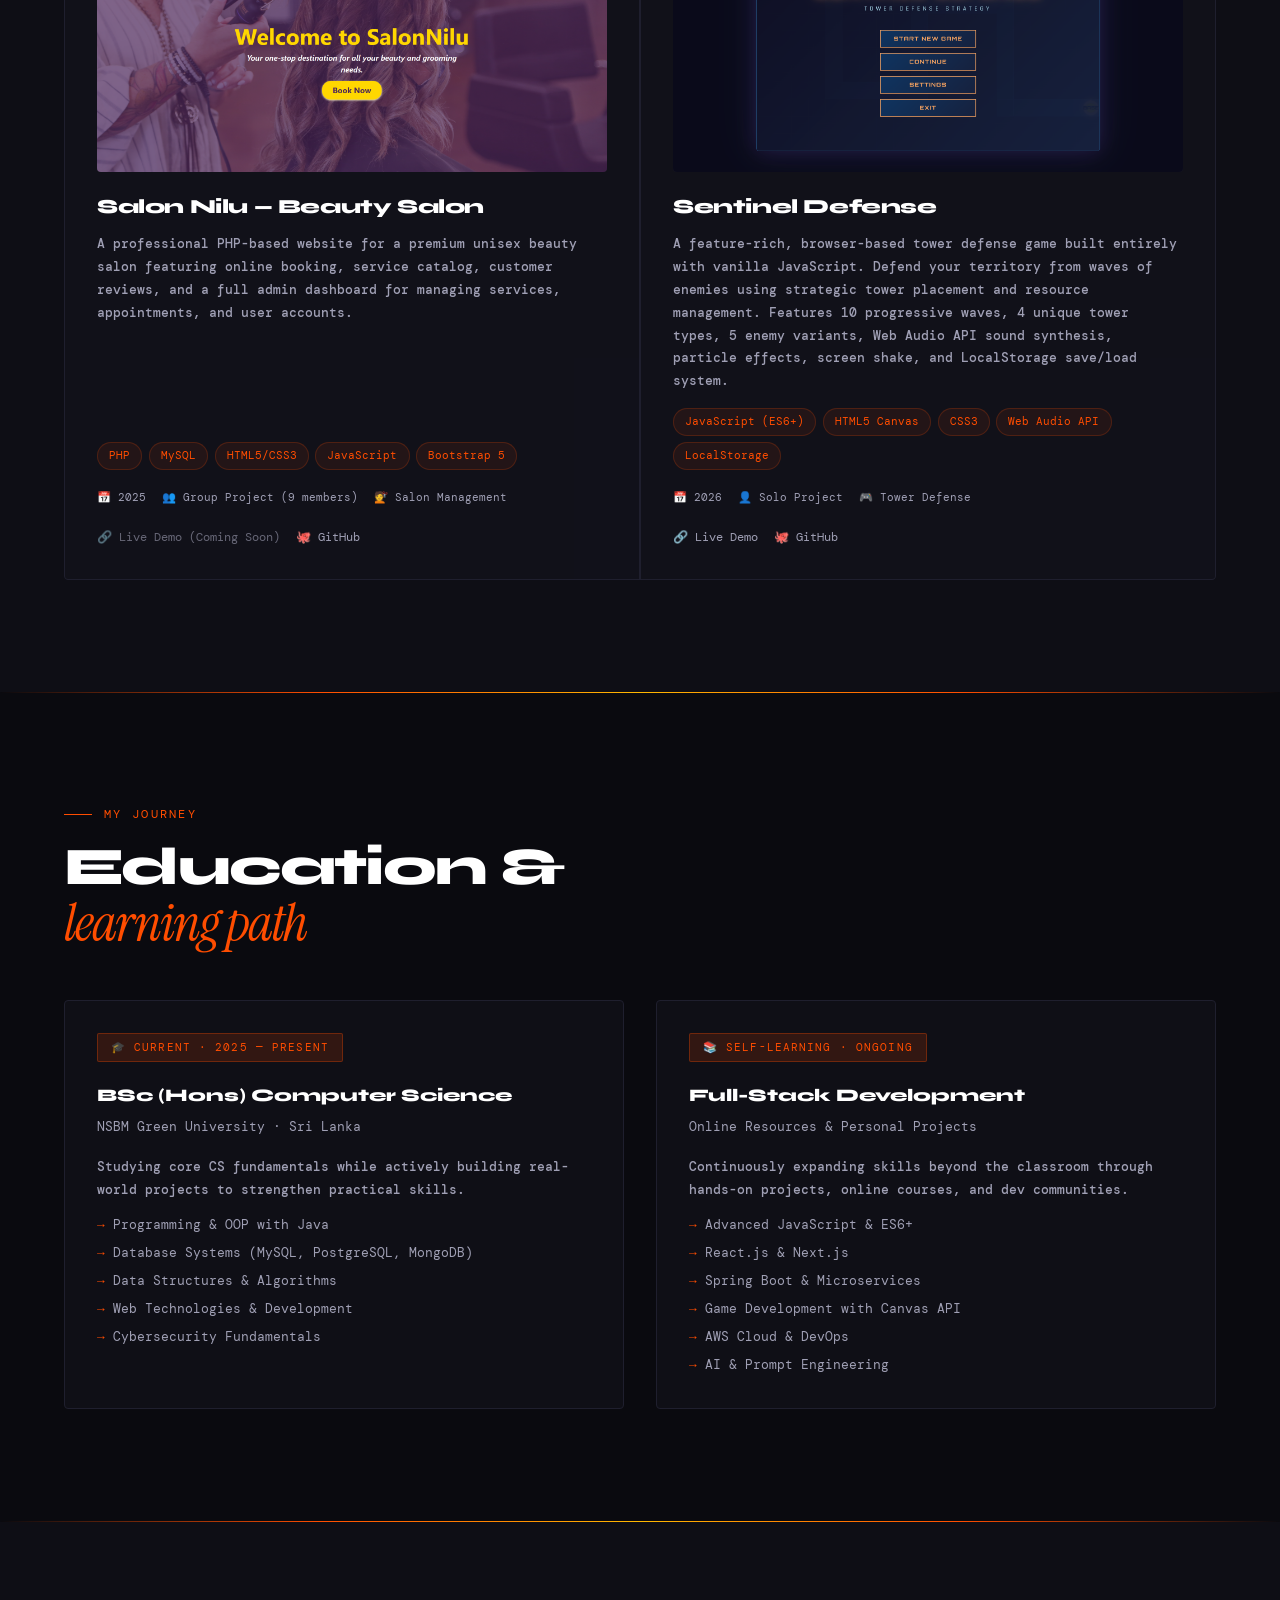
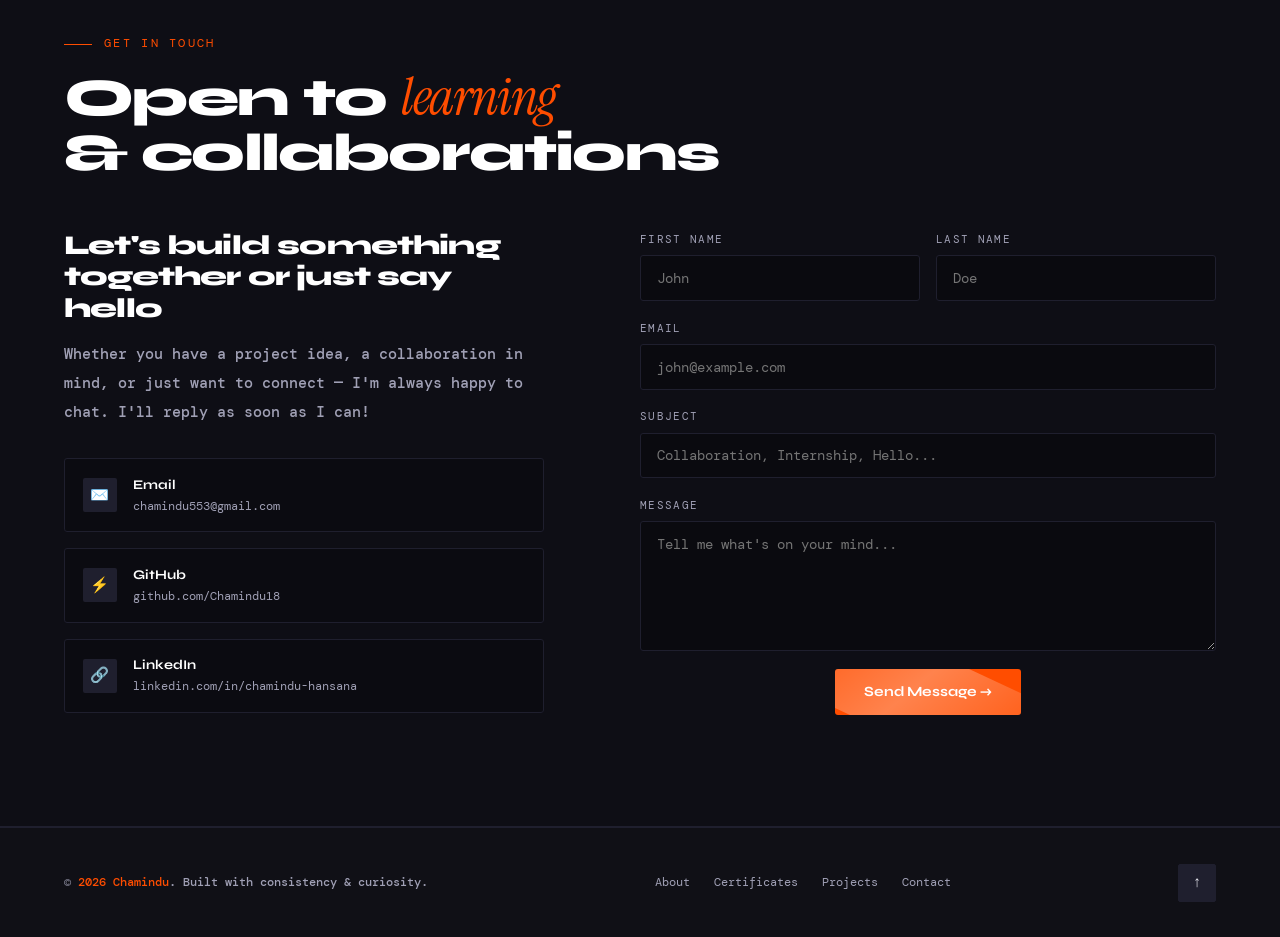
==== commit 4618a53d: "feat(portfolio): add CampusX project, reorder homepage, update stats and links" ====
--- a/index.html
+++ b/index.html
@@ -66,9 +66,10 @@
       <div class="about-accent-box"><p>NSBM</p><span>Green Univ.</span></div>
     </div>
     <div class="about-text reveal reveal-d1">
-      <p>Hi, I'm <strong>Chamindu</strong> &mdash; a Computer Science undergraduate at <strong>NSBM Green University</strong>. I'm passionate about full-stack development, cybersecurity, and building applications that solve real problems.</p>
-      <p>I'm sharpening my skills through hands-on projects in <strong>HTML, CSS, Java, and Python</strong>. I enjoy digging into how things work and pushing myself to learn technologies that matter.</p>
-      <p>Outside of code, I'm into <strong>gaming, anime, and exploring tech</strong> &mdash; always looking for the next thing that sparks my curiosity.</p>
+      <p>Hi, I'm <strong>Chamindu</strong> &mdash; a Computer Science undergraduate at <strong>NSBM Green University</strong>. I'm passionate about full-stack development, cloud computing, and cybersecurity.</p>
+      <p>I build responsive web applications using Java, Python, SQL, HTML, and CSS, and I'm currently deepening my expertise in modern frameworks like <strong>React</strong> and <strong>Spring Boot</strong>.</p>
+      <p>Beyond development, I actively explore <strong>AWS, Linux, and cybersecurity fundamentals</strong> to understand how secure, scalable systems work from the ground up.</p>
+      <p>I’ve collaborated on academic and personal projects using <strong>GitHub</strong>, practicing clean code, version control, and team workflows. I'm committed to continuous learning in <strong>object‑oriented programming, data structures, and secure software development</strong> — turning curiosity into code that solves real problems.</p>
       <div class="about-highlights">
         <div class="highlight-item"><div class="icon">&#x1F510;</div><h4>Cybersecurity Interest</h4><p>Fascinated by security, ethical hacking &amp; digital defence.</p></div>
         <div class="highlight-item"><div class="icon">&#x1F310;</div><h4>Full-Stack Dev</h4><p>Building end-to-end apps from UI to database.</p></div>
@@ -83,11 +84,11 @@
   <div class="section-tag">What I Know</div>
   <h2 class="section-title">My <em>skills</em> &amp;<br>tech stack</h2>
   <div class="skills-grid reveal">
-    <div class="skill-category"><div class="skill-cat-title">🎨 Frontend</div><div class="skill-tags"><span class="skill-tag">HTML5</span><span class="skill-tag">CSS3</span><span class="skill-tag">JavaScript</span><span class="skill-tag">React.js</span><span class="skill-tag">Canvas API</span><span class="skill-tag">Web Audio API</span><span class="skill-tag">Bootstrap</span></div></div>
-    <div class="skill-category"><div class="skill-cat-title">⚙️ Backend</div><div class="skill-tags"><span class="skill-tag">Java</span><span class="skill-tag">Spring Boot</span><span class="skill-tag">Python</span><span class="skill-tag">PHP</span><span class="skill-tag">JWT</span></div></div>
+    <div class="skill-category"><div class="skill-cat-title">🎨 Frontend</div><div class="skill-tags"><span class="skill-tag">HTML5</span><span class="skill-tag">CSS3</span><span class="skill-tag">JavaScript</span><span class="skill-tag">React.js</span><span class="skill-tag">Next.js</span><span class="skill-tag">TypeScript</span><span class="skill-tag">Tailwind CSS</span><span class="skill-tag">Framer Motion</span><span class="skill-tag">Canvas API</span><span class="skill-tag">Web Audio API</span><span class="skill-tag">Bootstrap</span></div></div>
+    <div class="skill-category"><div class="skill-cat-title">⚙️ Backend</div><div class="skill-tags"><span class="skill-tag">Java</span><span class="skill-tag">Spring Boot</span><span class="skill-tag">Python</span><span class="skill-tag">PHP</span><span class="skill-tag">Node.js</span><span class="skill-tag">JWT</span><span class="skill-tag">Prisma</span><span class="skill-tag">Zod</span></div></div>
     <div class="skill-category"><div class="skill-cat-title">🗄️ Database</div><div class="skill-tags"><span class="skill-tag">MySQL</span><span class="skill-tag">PostgreSQL</span><span class="skill-tag">MongoDB</span><span class="skill-tag">SQL</span></div></div>
     <div class="skill-category"><div class="skill-cat-title">☁️ Cloud & AI</div><div class="skill-tags"><span class="skill-tag">AWS</span><span class="skill-tag">Cloud Computing</span><span class="skill-tag">AI/ML</span><span class="skill-tag">Prompt Engineering</span><span class="skill-tag">Claude AI</span></div></div>
-    <div class="skill-category"><div class="skill-cat-title">🛠️ Tools</div><div class="skill-tags"><span class="skill-tag">Git</span><span class="skill-tag">GitHub</span><span class="skill-tag">VS Code</span><span class="skill-tag">IntelliJ</span><span class="skill-tag">Postman</span></div></div>
+    <div class="skill-category"><div class="skill-cat-title">🛠️ Tools</div><div class="skill-tags"><span class="skill-tag">Git</span><span class="skill-tag">GitHub</span><span class="skill-tag">VS Code</span><span class="skill-tag">IntelliJ</span><span class="skill-tag">Postman</span><span class="skill-tag">UploadThing</span></div></div>
   </div>
   <div class="skills-bars reveal reveal-d1">
     <h3>Proficiency Levels</h3>
@@ -138,6 +139,15 @@
     </div>
     <div class="skill-bar-item">
       <div class="skill-bar-header">
+        <span class="skill-bar-name">Next.js &amp; TypeScript</span>
+        <span class="skill-bar-pct">60%</span>
+      </div>
+      <div class="skill-bar-track">
+        <div class="skill-bar-fill" data-width="60"></div>
+      </div>
+    </div>
+    <div class="skill-bar-item">
+      <div class="skill-bar-header">
         <span class="skill-bar-name">Canvas &amp; Game Dev</span>
         <span class="skill-bar-pct">65%</span>
       </div>
@@ -156,7 +166,7 @@
     </div>
     <div class="skill-bar-item">
       <div class="skill-bar-header">
-        <span class="skill-bar-name">MongoDB &amp; NoSQL</span>
+        <span class="skill-bar-name">PostgreSQL &amp; Prisma</span>
         <span class="skill-bar-pct">55%</span>
       </div>
       <div class="skill-bar-track">
@@ -340,9 +350,38 @@
     </div>
   </div>
   <div class="projects-grid">
-    <!-- PROJECT 1: Task Management System -->
+    <!-- PROJECT 1: CampusX (NEW - MOVED TO FIRST) -->
     <div class="project-card reveal">
       <div class="project-num">01</div>
+      <div class="project-image">
+        <img src="assets/projects/campusx.png" alt="CampusX - Student Marketplace & Dorm Discovery">
+      </div>
+      <div class="project-name">CampusX</div>
+      <p class="project-desc">A modern full-stack student marketplace and dorm discovery platform. Features include user authentication, marketplace listings (buy/sell items), dorm discovery with advanced filters, real‑time messaging, saved listings, notifications, and reporting system. Built with Next.js 15, TypeScript, Tailwind CSS, Prisma ORM, and PostgreSQL.</p>
+      <div class="project-tech">
+        <span class="tech-pill">Next.js 15</span>
+        <span class="tech-pill">TypeScript</span>
+        <span class="tech-pill">Tailwind CSS</span>
+        <span class="tech-pill">Prisma</span>
+        <span class="tech-pill">PostgreSQL</span>
+        <span class="tech-pill">JWT</span>
+        <span class="tech-pill">UploadThing</span>
+        <span class="tech-pill">Framer Motion</span>
+      </div>
+      <div class="project-meta">
+        <span>📅 2026</span>
+        <span>👤 Solo Project</span>
+        <span>🏆 Full‑Stack</span>
+      </div>
+      <div class="project-links">
+        <a href="https://campusx-cth6ek3ao-chamindu553-3258s-projects.vercel.app" class="project-link" target="_blank">🔗 Live Demo</a>
+        <a href="https://github.com/Chamindu18/campusx" class="project-link" target="_blank">🐙 GitHub</a>
+      </div>
+    </div>
+
+    <!-- PROJECT 2: Task Management System -->
+    <div class="project-card reveal reveal-d1">
+      <div class="project-num">02</div>
       <div class="project-image">
         <img src="assets/projects/taskmanager.png" alt="Task Management System">
       </div>
@@ -356,7 +395,7 @@
         <span class="tech-pill">Bootstrap</span>
       </div>
       <div class="project-meta">
-        <span>📅 2026</span>
+        <span>📅 2025</span>
         <span>👥 Group Project (6 members)</span>
         <span>🏆 Enterprise App</span>
       </div>
@@ -366,9 +405,9 @@
       </div>
     </div>
 
-    <!-- PROJECT 2: Salon Nilu -->
-    <div class="project-card reveal reveal-d1">
-      <div class="project-num">02</div>
+    <!-- PROJECT 3: Salon Nilu -->
+    <div class="project-card reveal reveal-d2">
+      <div class="project-num">03</div>
       <div class="project-image">
         <img src="assets/projects/salonnilu.png" alt="Salon Nilu Beauty Salon">
       </div>
@@ -389,32 +428,6 @@
       <div class="project-links">
         <span class="project-link" style="opacity: 0.6; cursor: default;">🔗 Live Demo (Coming Soon)</span>
         <a href="https://github.com/SanukaWaravita/SalonNilu" class="project-link" target="_blank">🐙 GitHub</a>
-      </div>
-    </div>
-
-    <!-- PROJECT 3: Portfolio Website -->
-    <div class="project-card reveal reveal-d2">
-      <div class="project-num">03</div>
-      <div class="project-image">
-        <img src="assets/projects/portfolio.png" alt="Portfolio Website">
-      </div>
-      <div class="project-name">Portfolio Website</div>
-      <p class="project-desc">A modern, animated portfolio website featuring orbital background animation, custom cursor, responsive design, smooth scroll effects, and a fully functional contact form with Web3Forms integration.</p>
-      <div class="project-tech">
-        <span class="tech-pill">HTML5</span>
-        <span class="tech-pill">CSS3</span>
-        <span class="tech-pill">JavaScript (ES6+)</span>
-        <span class="tech-pill">Canvas API</span>
-        <span class="tech-pill">Web3Forms</span>
-      </div>
-      <div class="project-meta">
-        <span>📅 2026</span>
-        <span>👤 Solo Project</span>
-        <span>⭐ Live Portfolio</span>
-      </div>
-      <div class="project-links">
-        <a href="https://chamindu18.github.io/Chamindu-Portfolio/" class="project-link" target="_blank">🔗 Live Demo</a>
-        <a href="https://github.com/Chamindu18/Chamindu-Portfolio" class="project-link" target="_blank">🐙 GitHub</a>
       </div>
     </div>
 
@@ -470,7 +483,7 @@
       <p class="edu-desc">Continuously expanding skills beyond the classroom through hands-on projects, online courses, and dev communities.</p>
       <ul class="learning-list">
         <li>Advanced JavaScript &amp; ES6+</li>
-        <li>React.js &amp; modern frontend</li>
+        <li>React.js &amp; Next.js</li>
         <li>Spring Boot &amp; Microservices</li>
         <li>Game Development with Canvas API</li>
         <li>AWS Cloud &amp; DevOps</li>
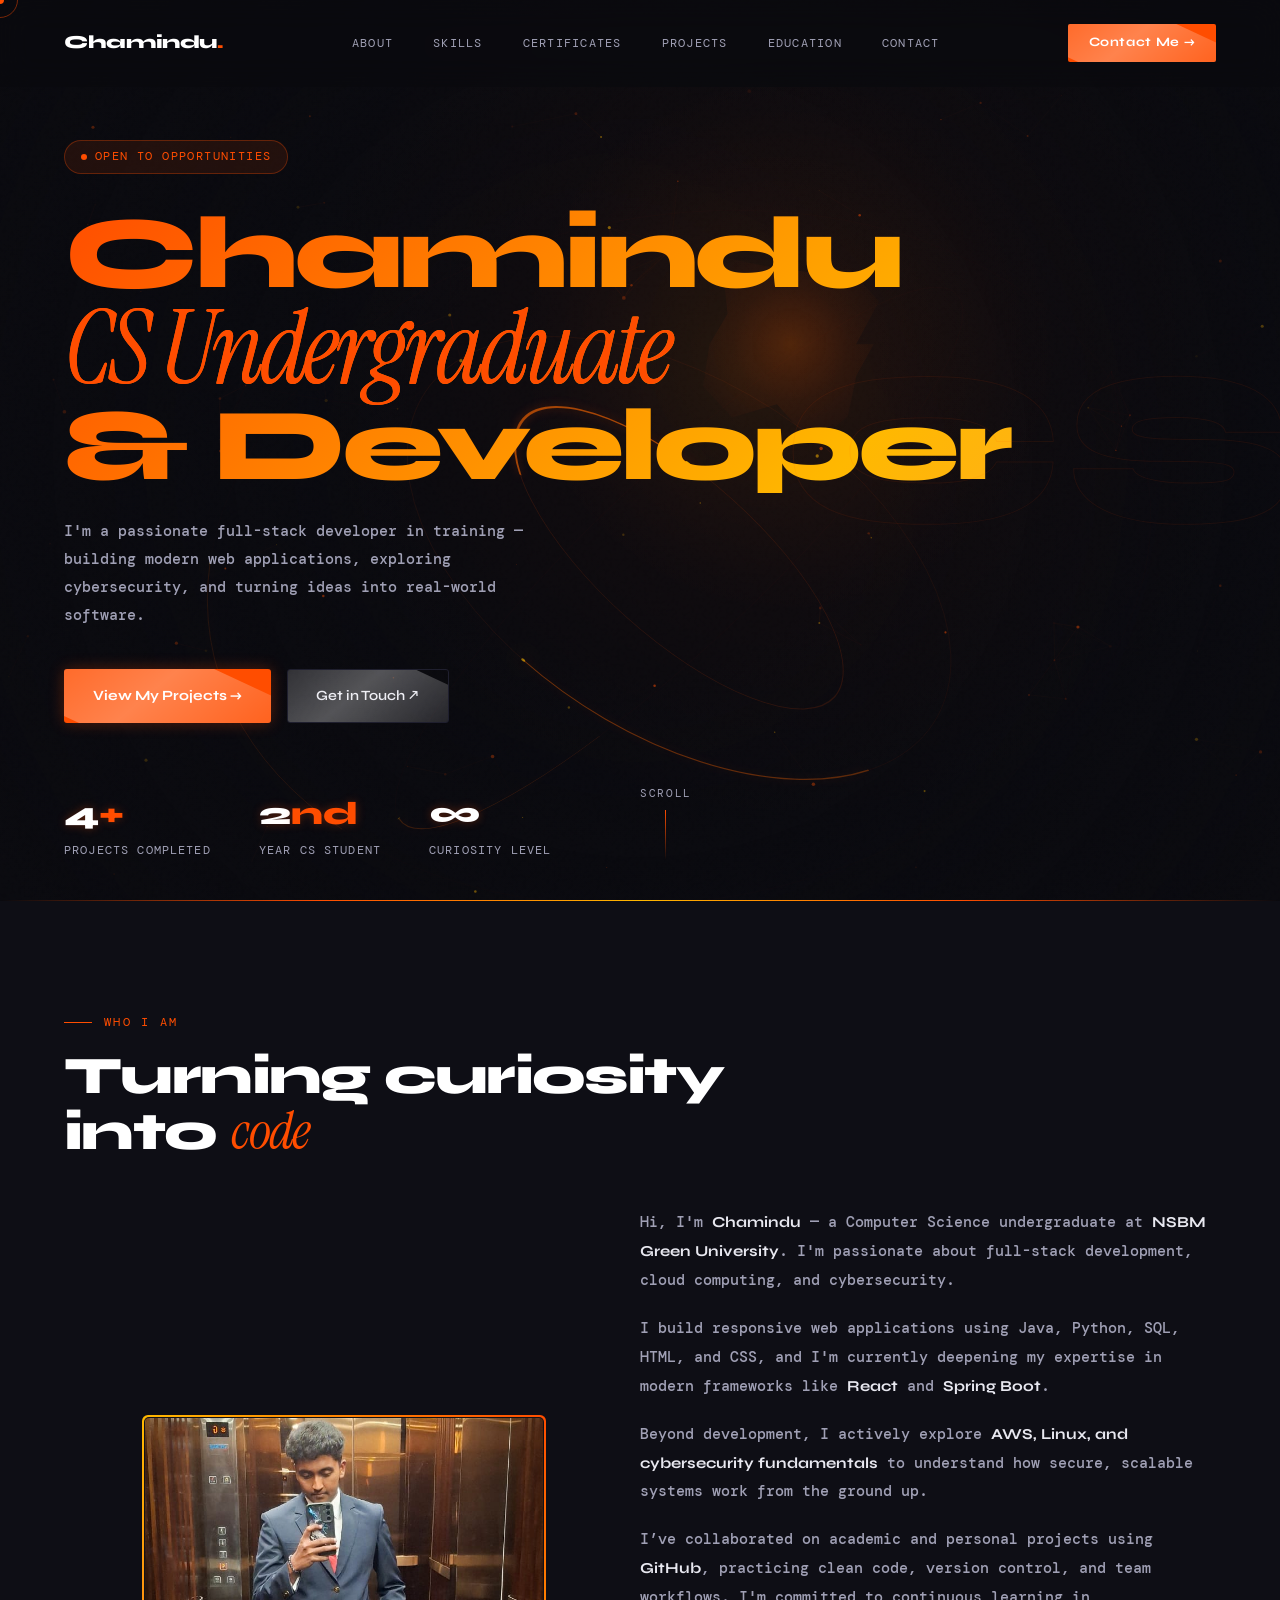
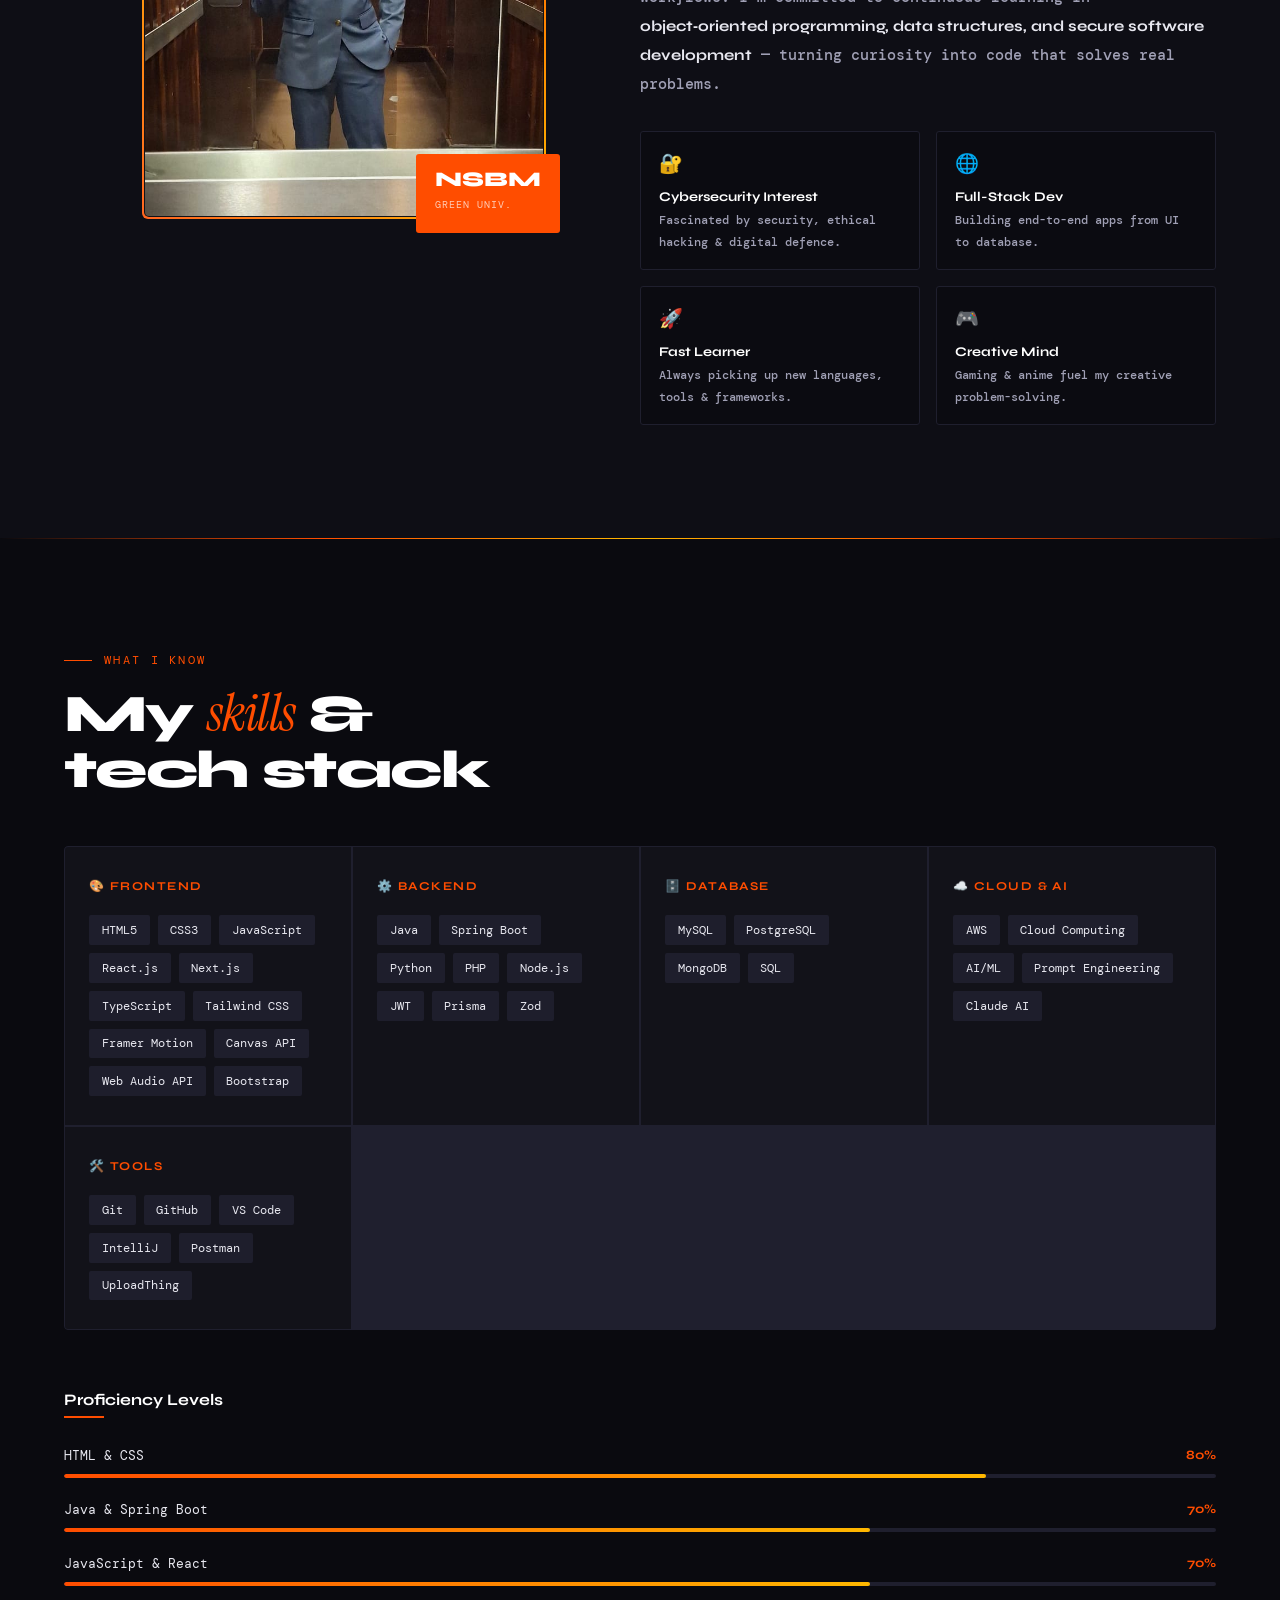
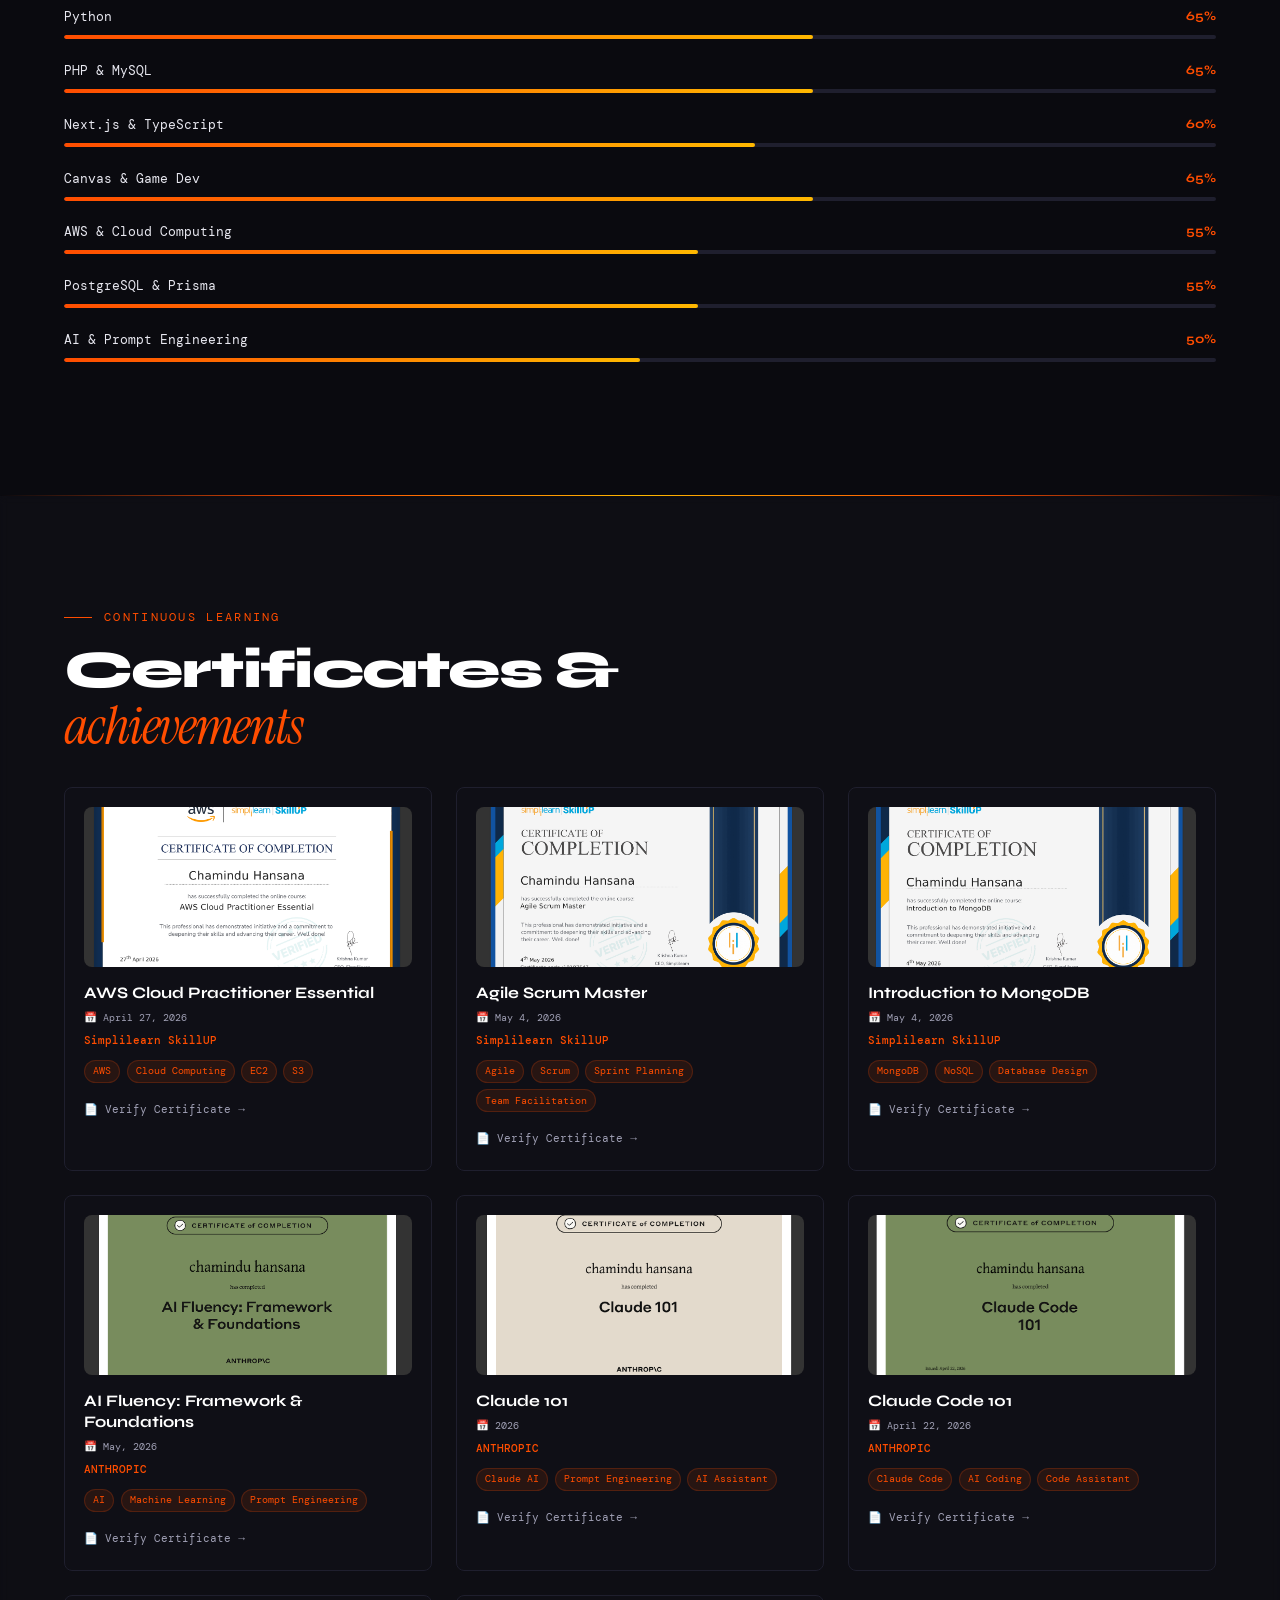
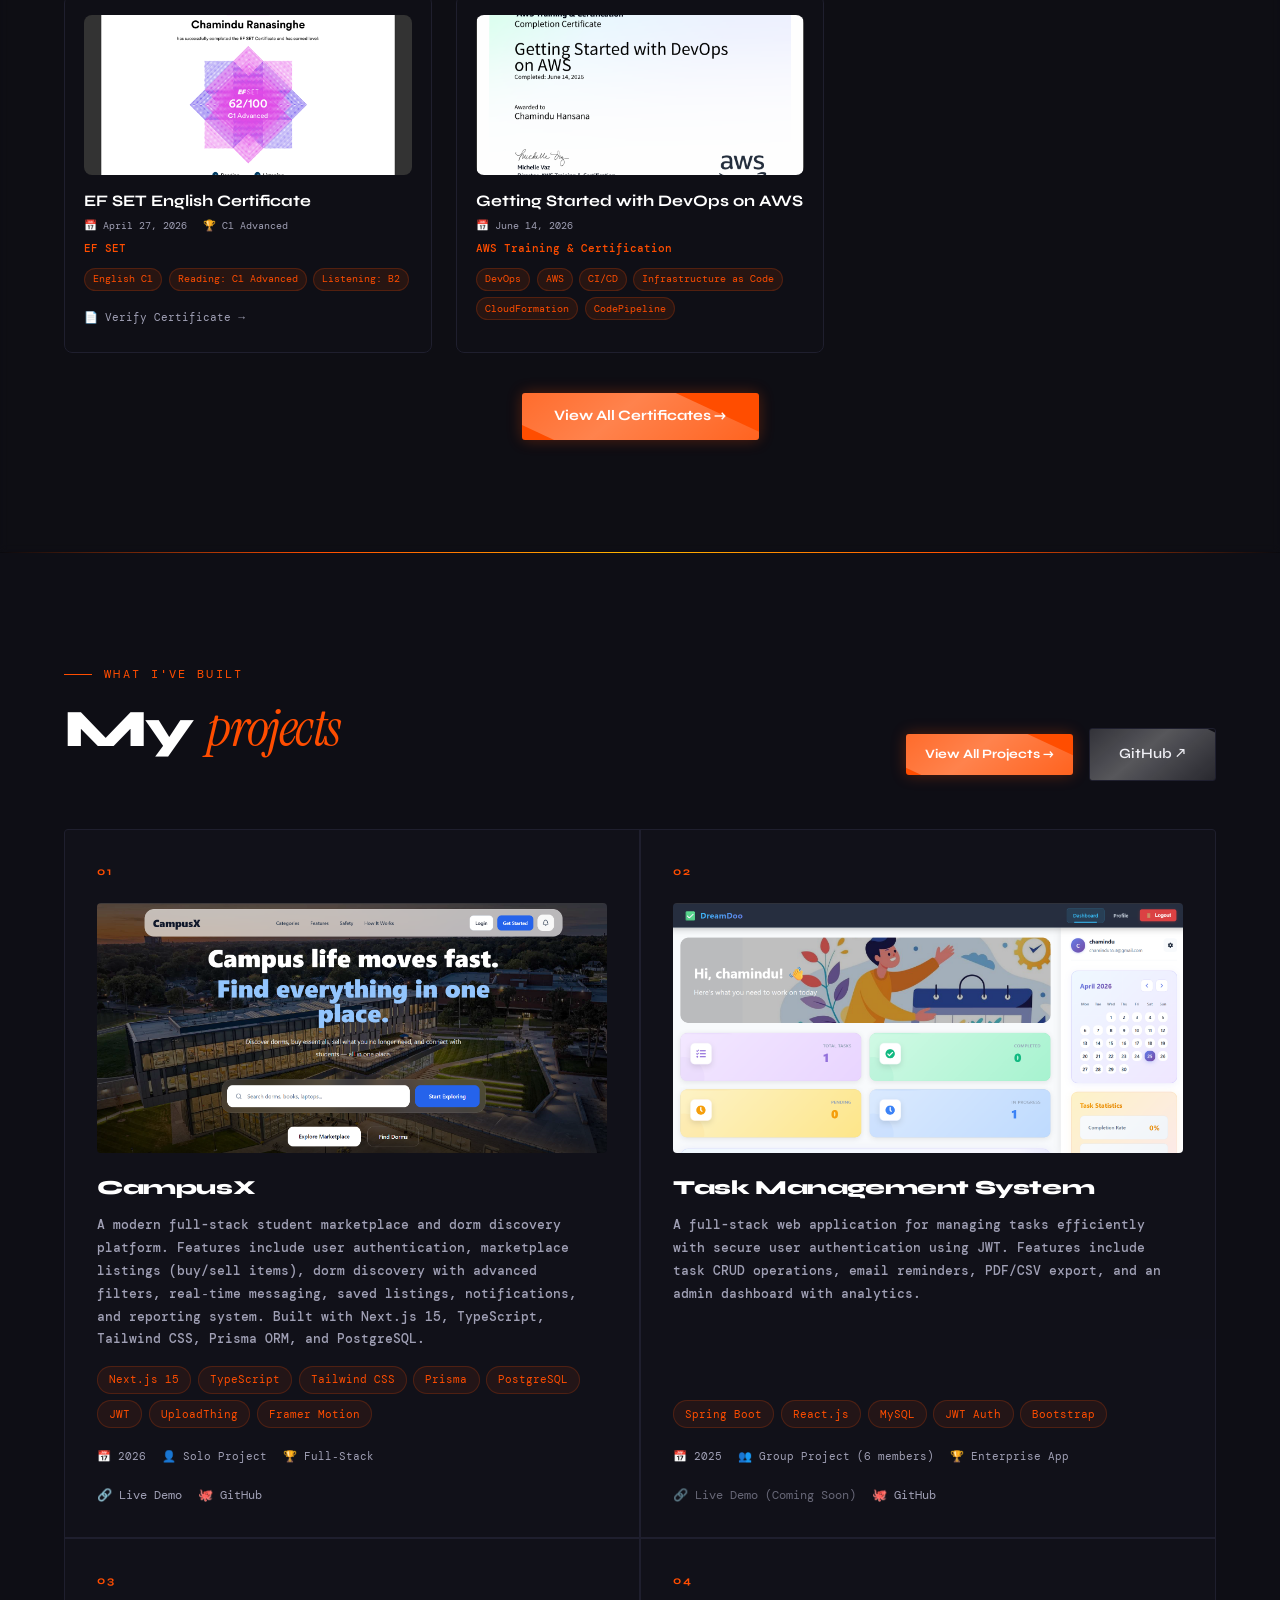
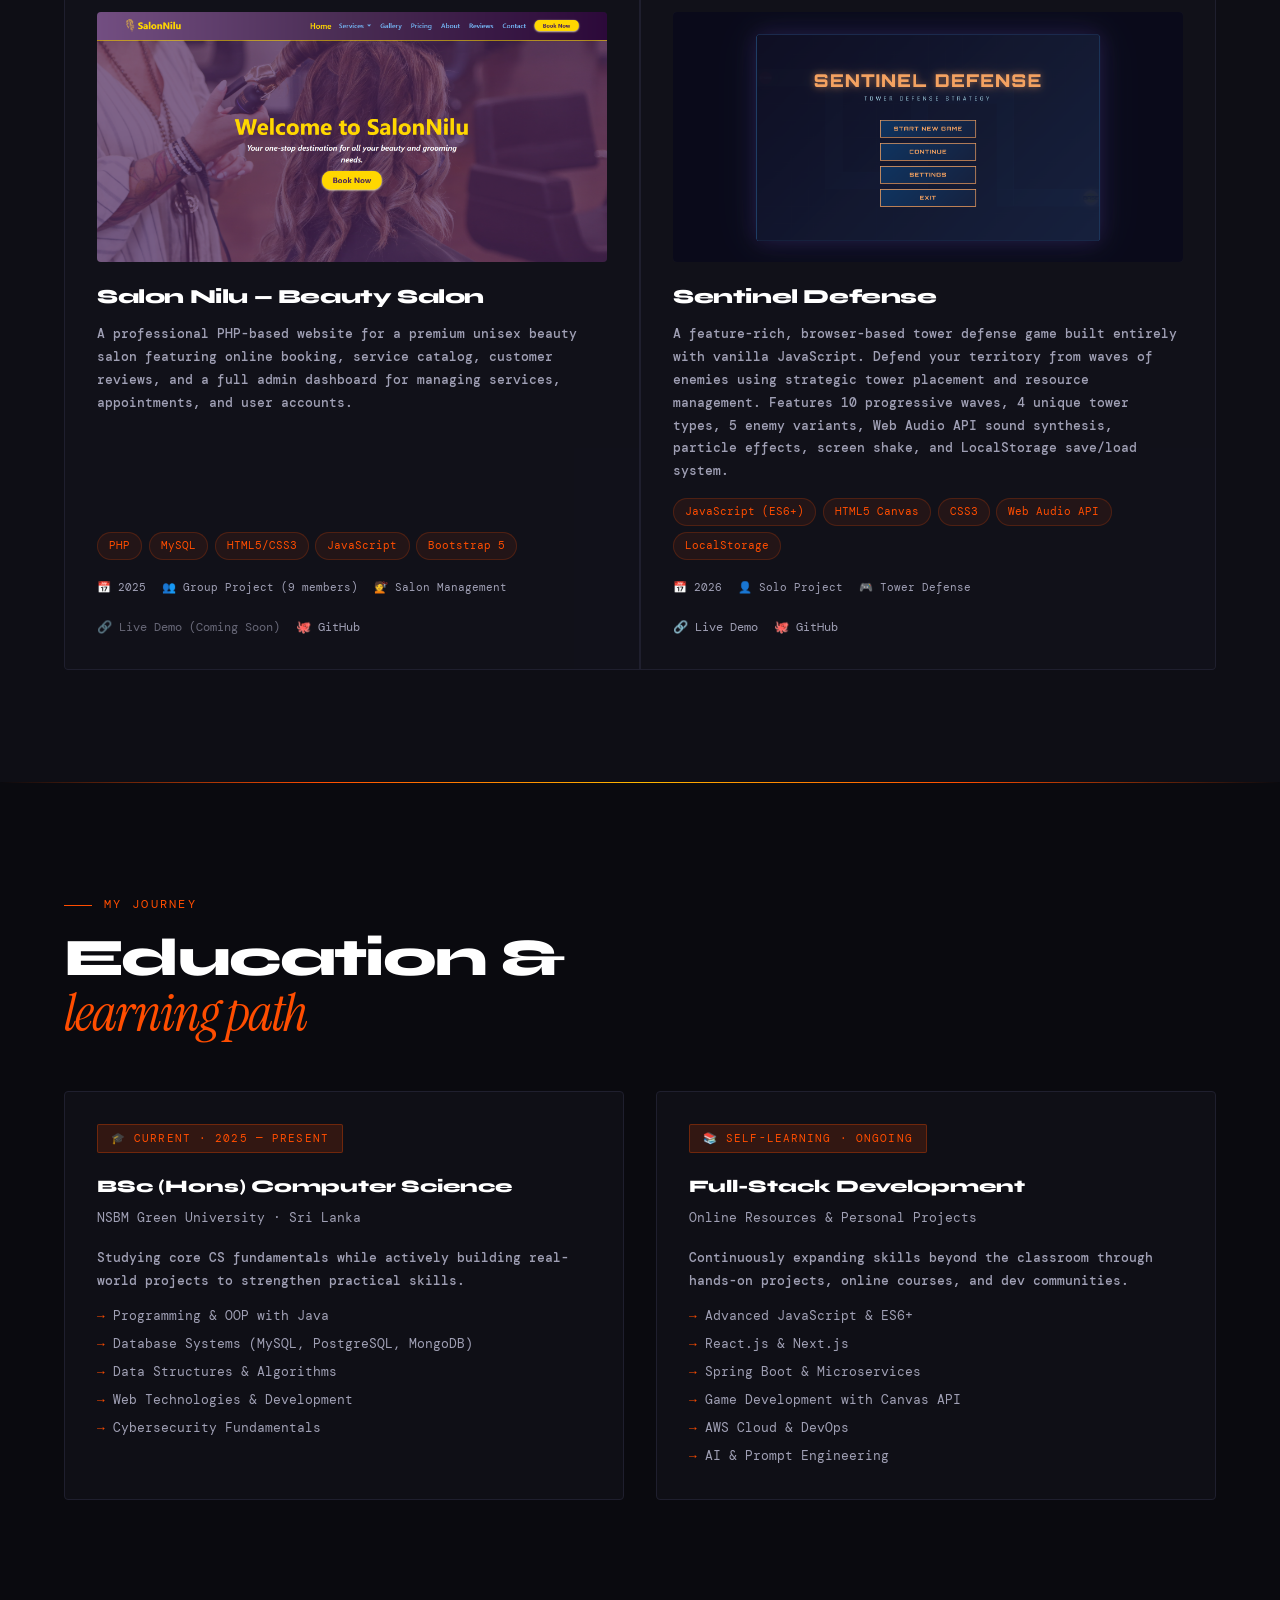
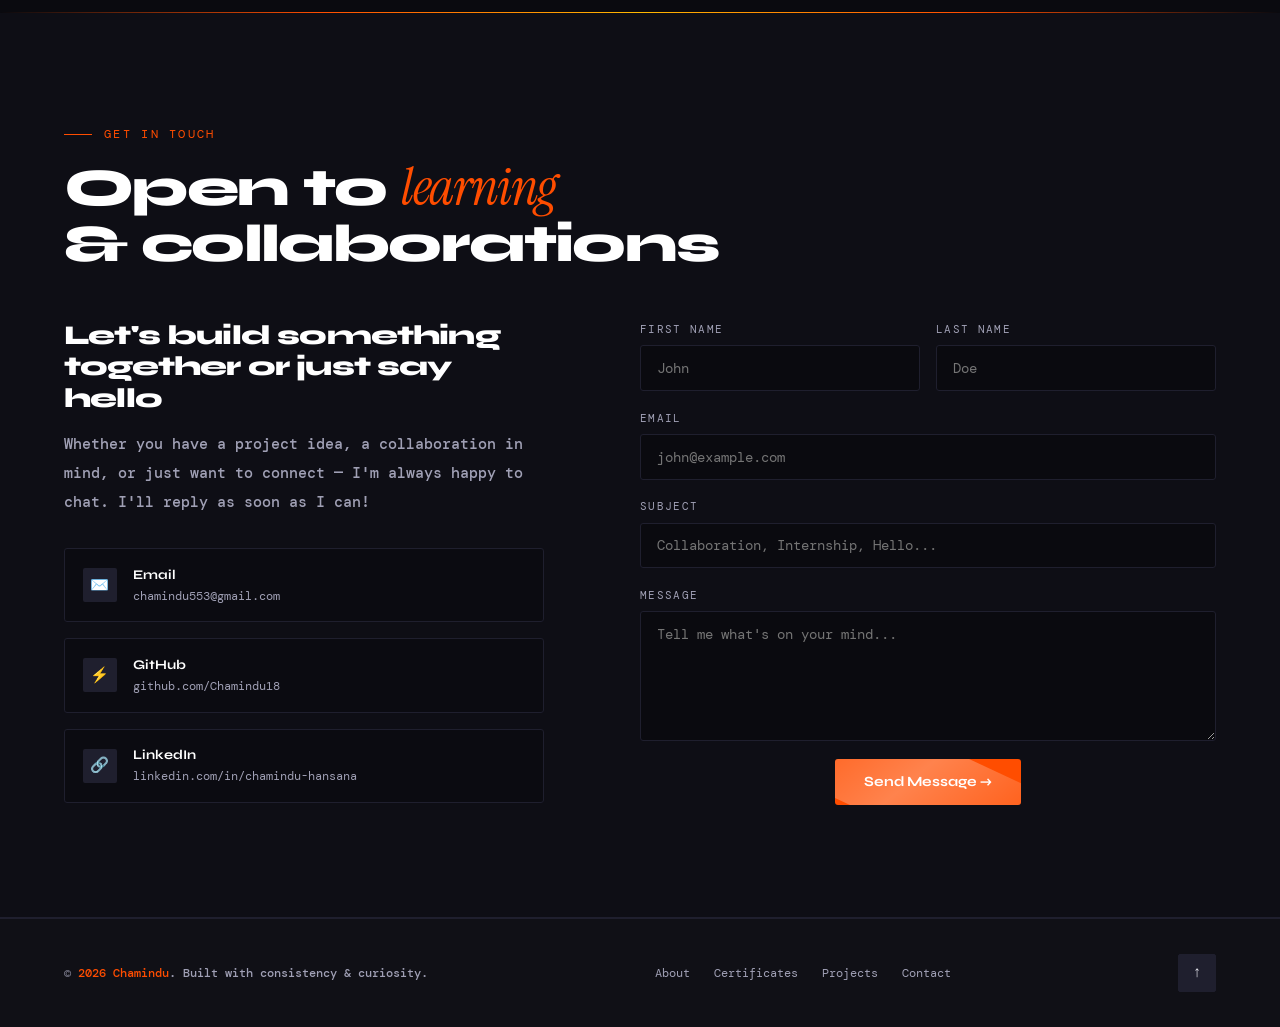
==== commit 7c8fbbcd: "feat: add certificates page, 5 new certs, reorder projects, expand skills" ====
--- a/index.html
+++ b/index.html
@@ -6,7 +6,7 @@
   <title>Chamindu — Full Stack Developer</title>
   <meta name="description" content="Chamindu — Computer Science Undergraduate & Full Stack Developer at NSBM Green University" />
   <link rel="preconnect" href="https://fonts.googleapis.com" />
-  <link rel="preconnect" href="https://fonts.gstatic.com" crossorigin />
+  <link rel="preconnect" "https://fonts.gstatic.com" crossorigin />
   <link href="https://fonts.googleapis.com/css2?family=Syne:wght@400;600;700;800&family=DM+Mono:ital,wght@0,300;0,400;1,300&family=Instrument+Serif:ital@0;1&display=swap" rel="stylesheet" />
   <link rel="stylesheet" href="css/style.css" />
 </head>
@@ -244,7 +244,7 @@
         <div class="cert-meta">
           <span>📅 May 4, 2026</span>
         </div>
-        <p class="cert-issuer">Online Course Provider</p>
+        <p class="cert-issuer">Simplilearn SkillUP</p>
         <div class="cert-skills">
           <span class="skill-pill">MongoDB</span>
           <span class="skill-pill">NoSQL</span>
@@ -334,6 +334,33 @@
         <a href="https://cert.efset.org/V6JepZ" class="cert-link" target="_blank">📄 Verify Certificate →</a>
       </div>
     </div>
+
+    <!-- Certificate 8: Getting Started with DevOps on AWS -->
+    <div class="cert-card reveal reveal-d3">
+      <div class="cert-image">
+        <img src="assets/certificates/devops.png" alt="Getting Started with DevOps on AWS">
+      </div>
+      <div class="cert-content">
+        <h3 class="cert-title">Getting Started with DevOps on AWS</h3>
+        <div class="cert-meta">
+          <span>📅 June 14, 2026</span>
+        </div>
+        <p class="cert-issuer">AWS Training & Certification</p>
+        <div class="cert-skills">
+          <span class="skill-pill">DevOps</span>
+          <span class="skill-pill">AWS</span>
+          <span class="skill-pill">CI/CD</span>
+          <span class="skill-pill">Infrastructure as Code</span>
+          <span class="skill-pill">CloudFormation</span>
+          <span class="skill-pill">CodePipeline</span>
+        </div>
+      </div>
+    </div>
+  </div>
+
+  <!-- View All Certificates Button -->
+  <div class="cert-footer" style="text-align: center; margin-top: 2.5rem;">
+    <a href="certificates.html" class="btn-primary" style="padding: 0.7rem 2rem; font-size: 0.9rem;">View All Certificates →</a>
   </div>
 </section>
 
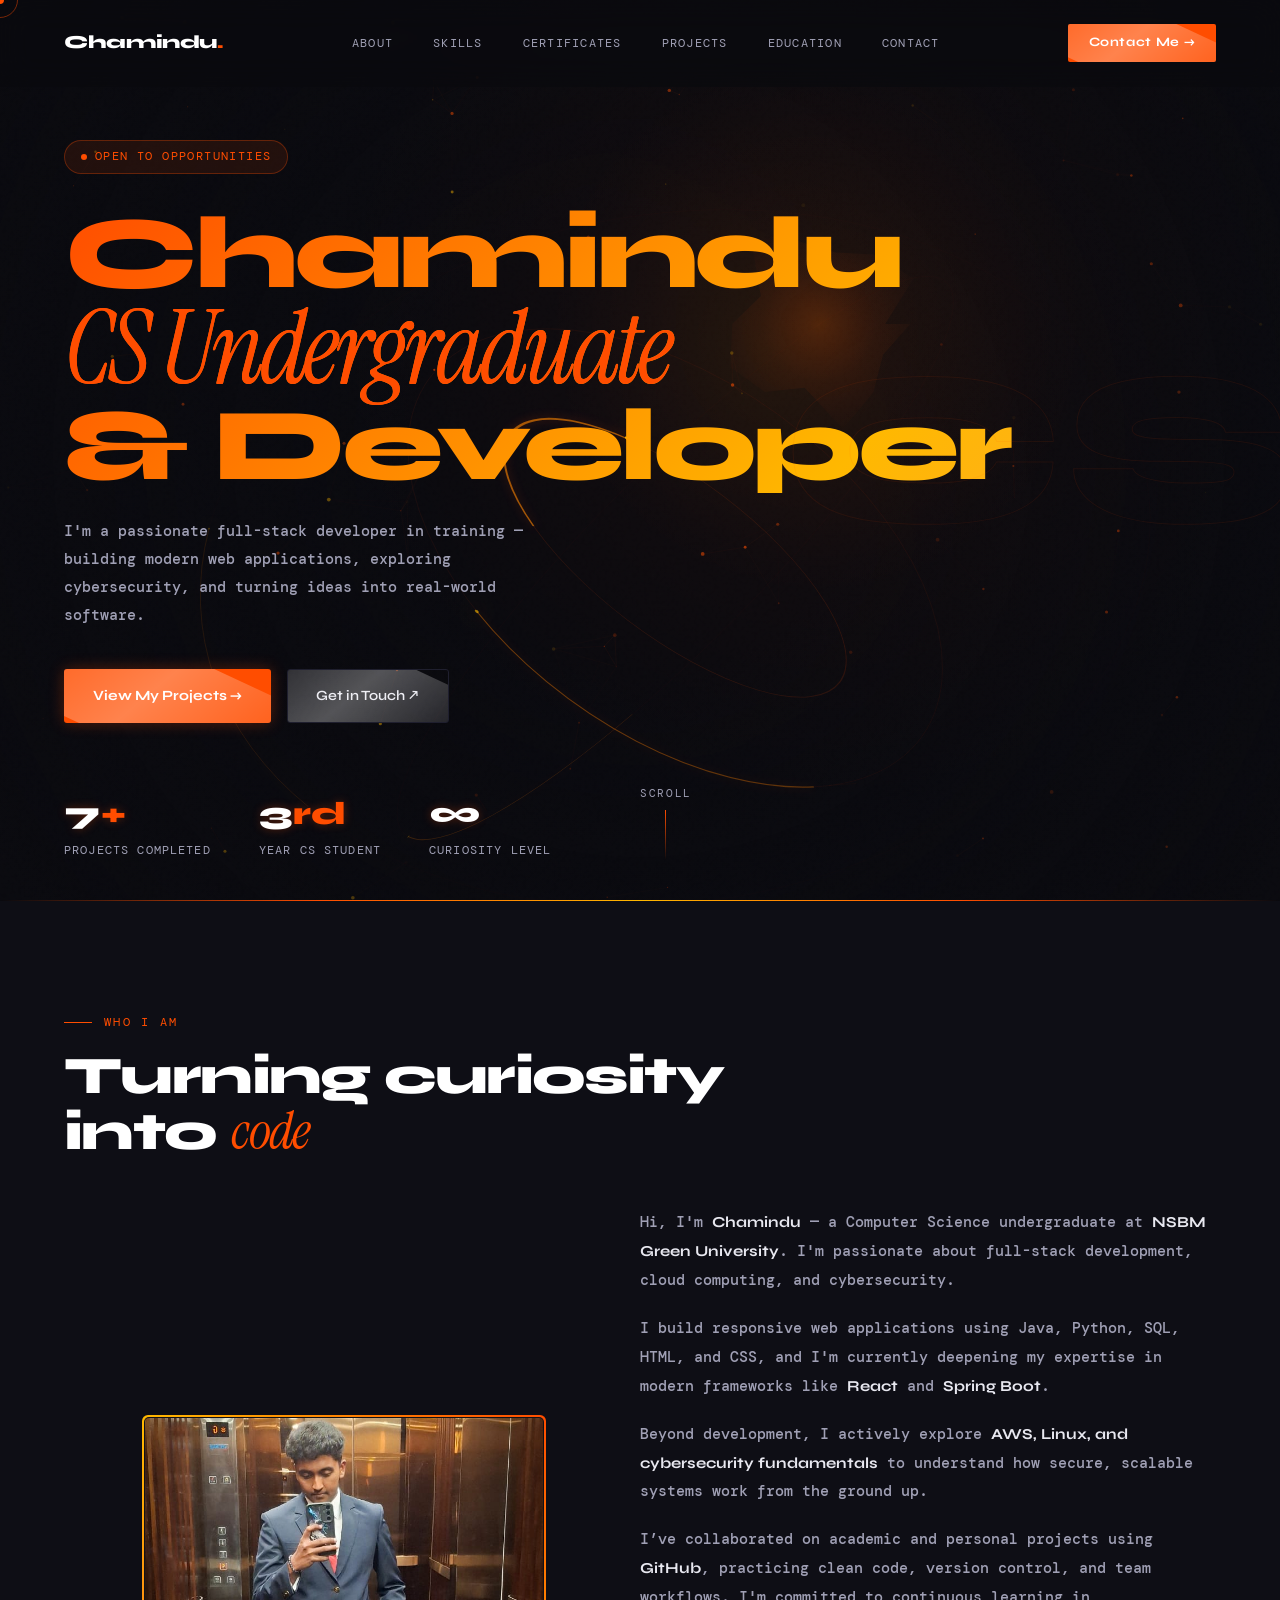
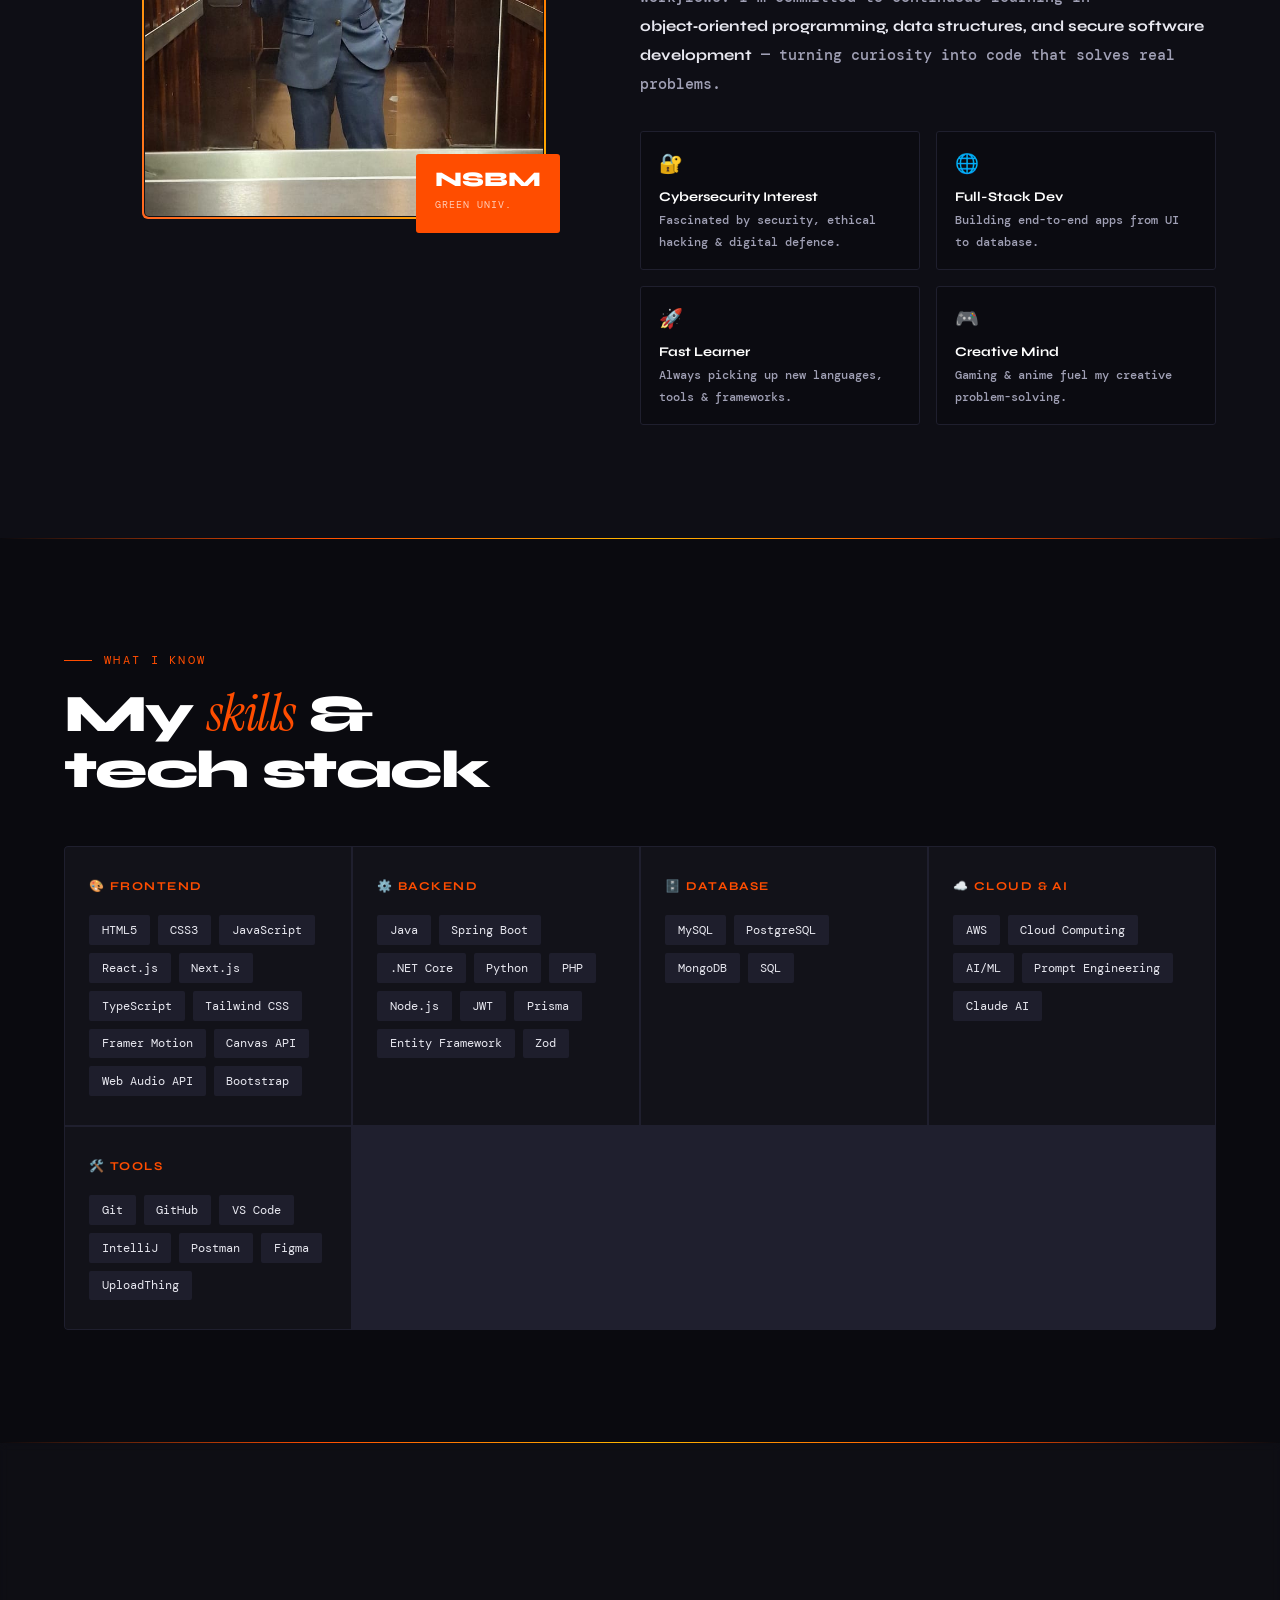
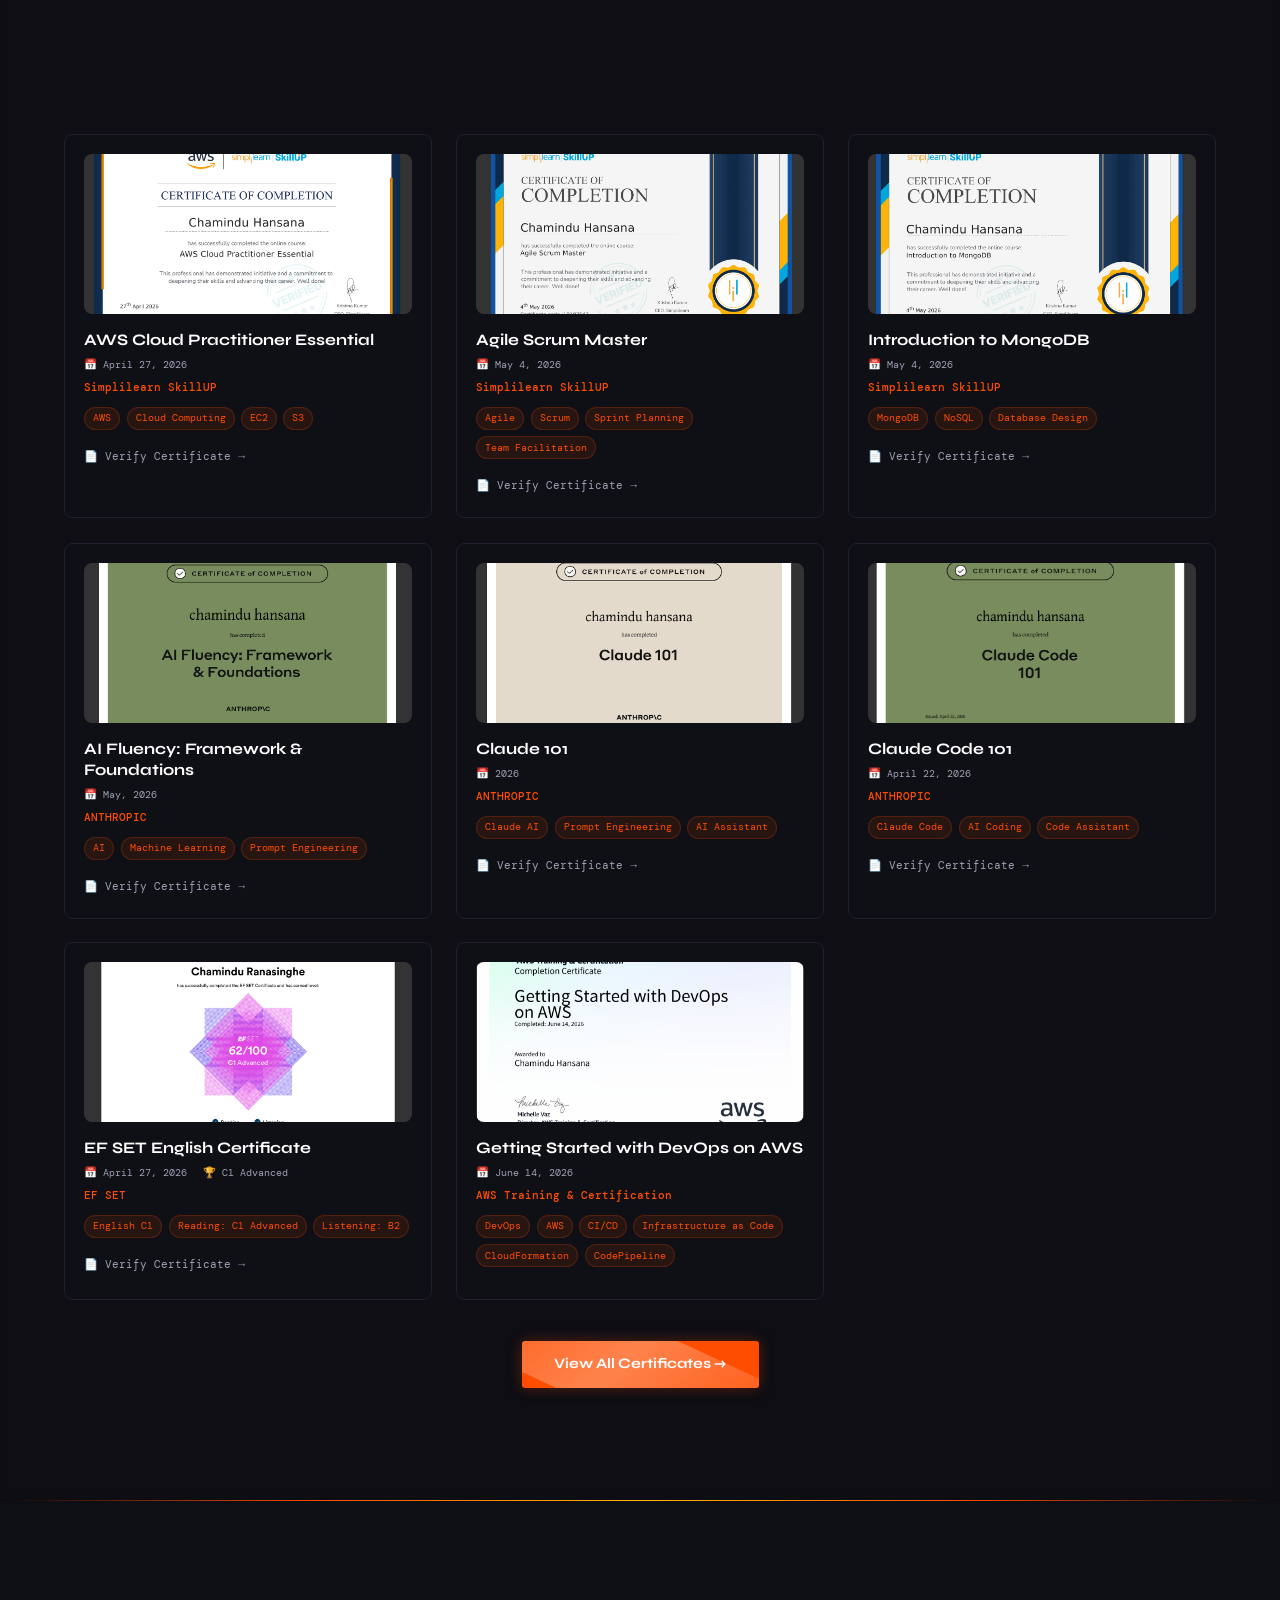
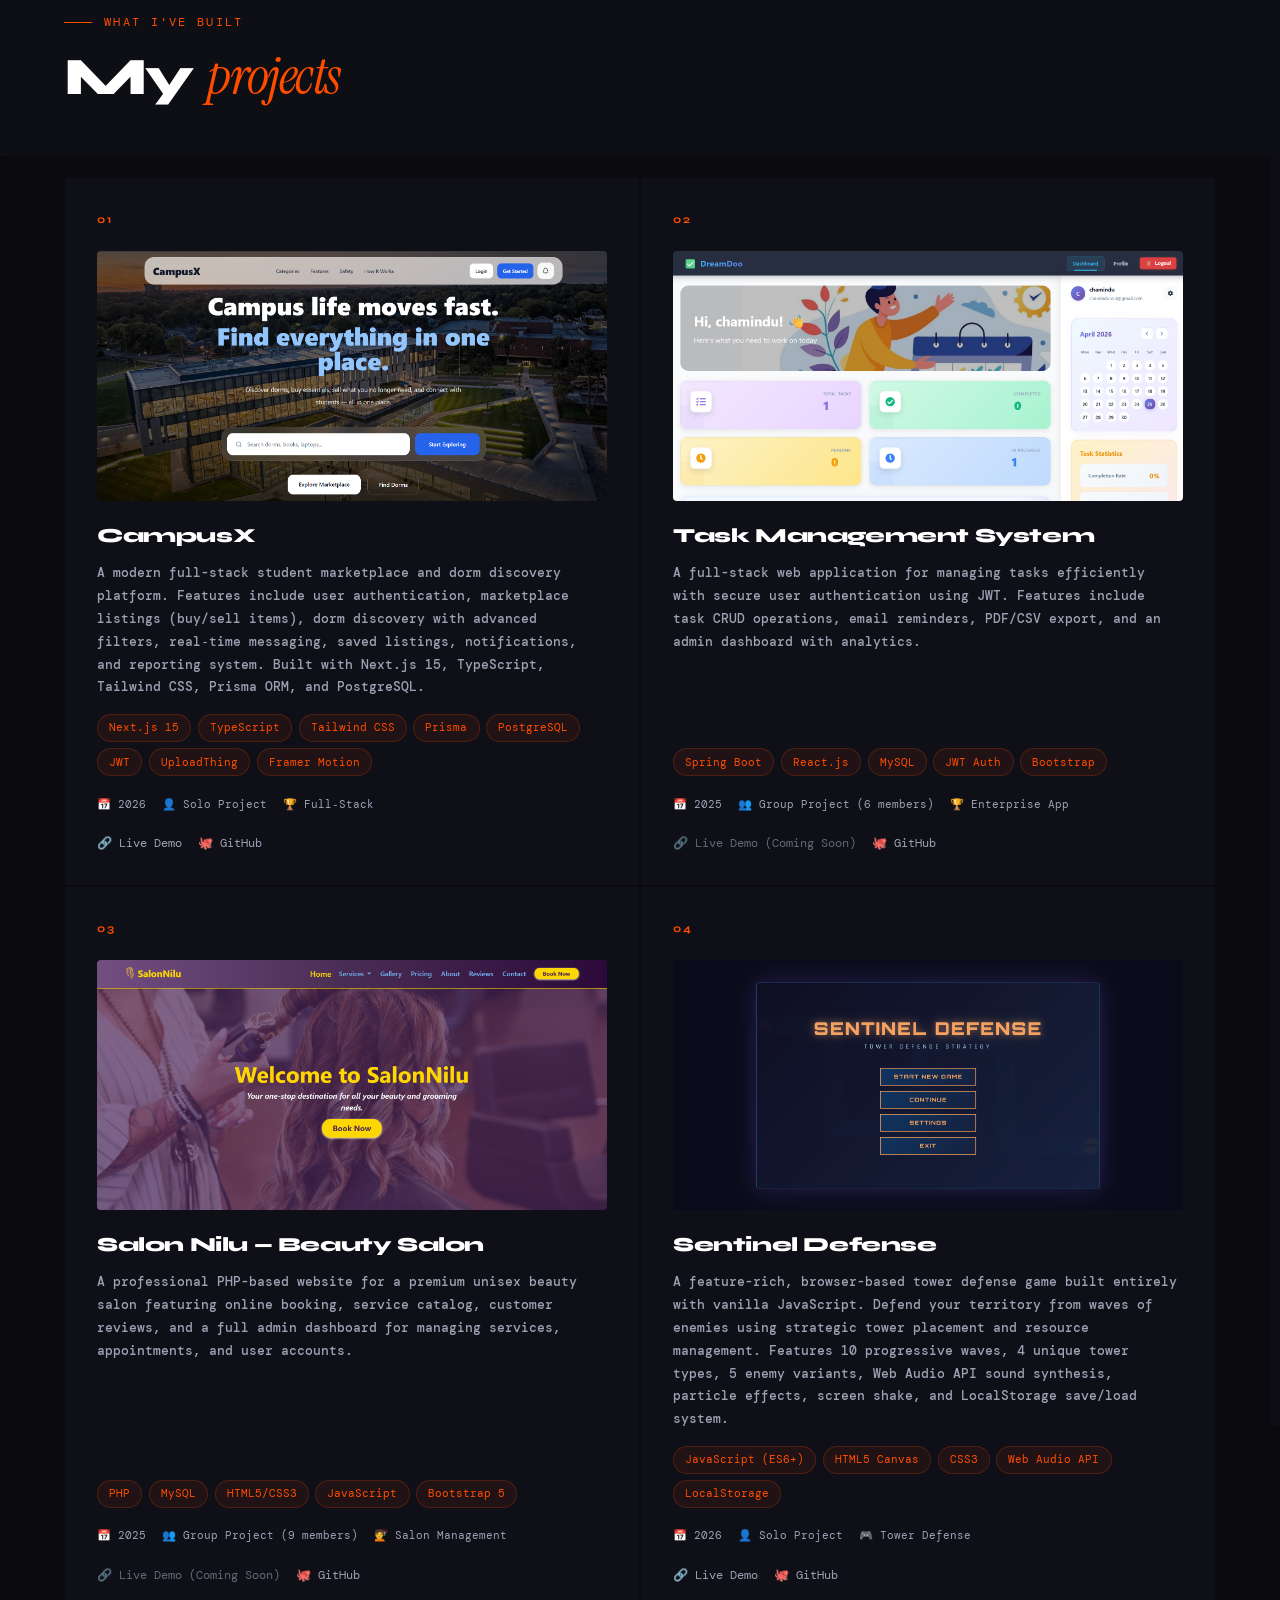
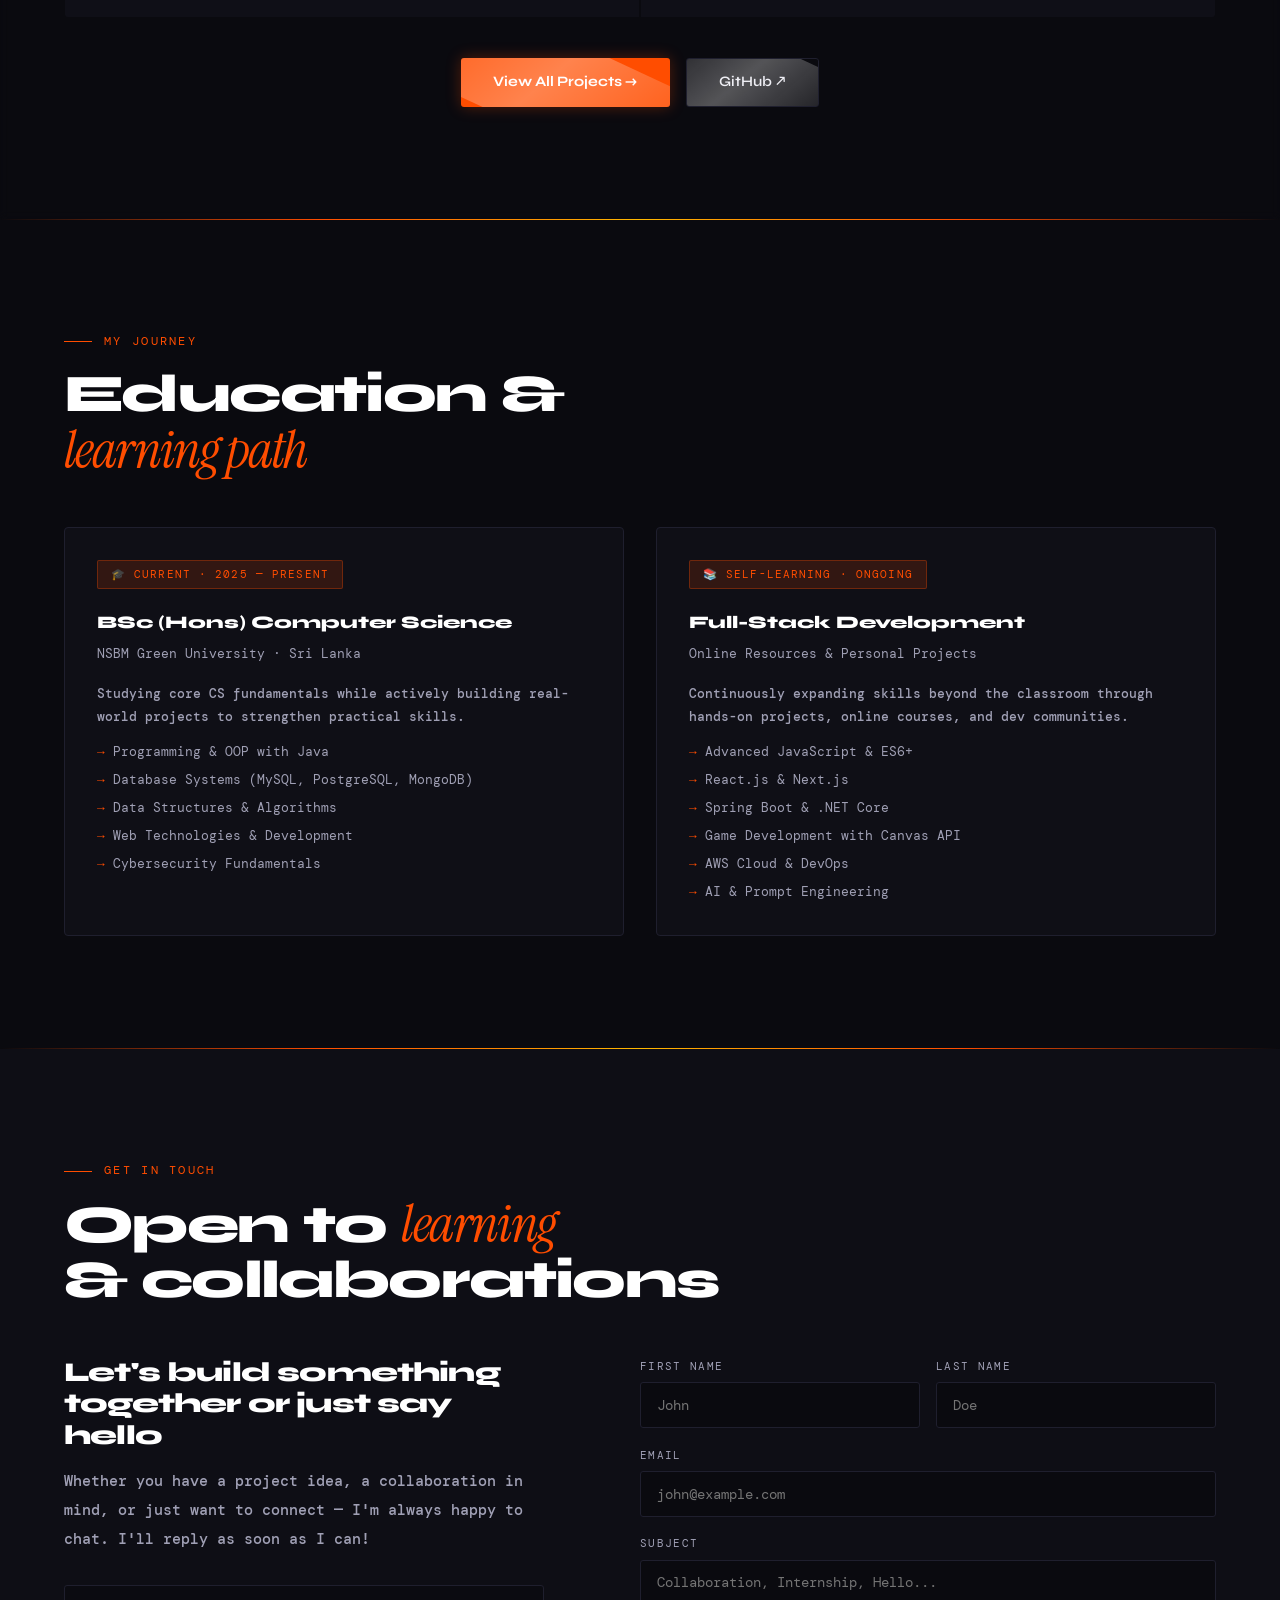
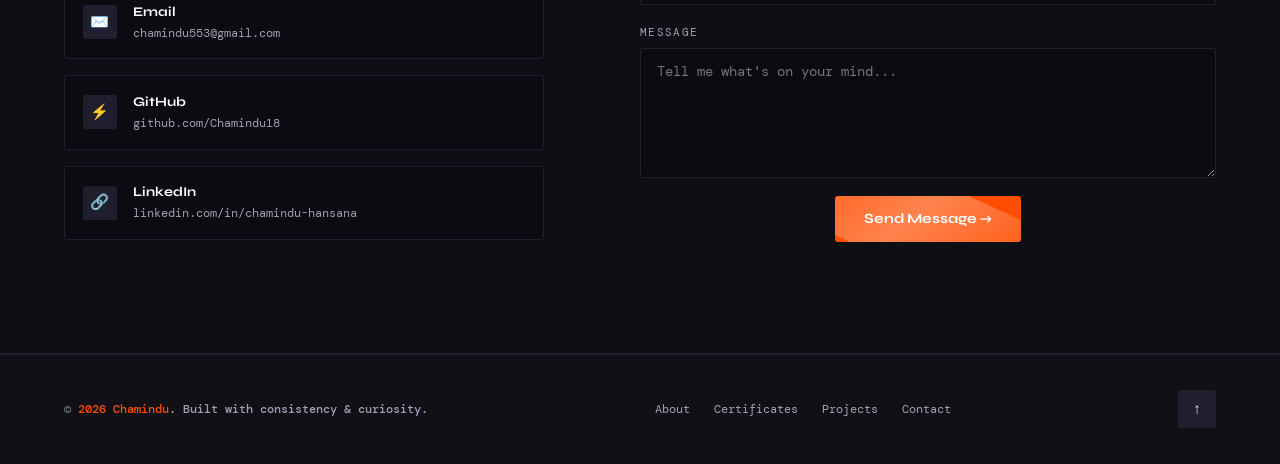
==== commit ce05bcca: "feat(homepage): update to 3rd year, 7+ projects, remove proficiency bars, move buttons below grid" ====
--- a/index.html
+++ b/index.html
@@ -6,7 +6,7 @@
   <title>Chamindu — Full Stack Developer</title>
   <meta name="description" content="Chamindu — Computer Science Undergraduate & Full Stack Developer at NSBM Green University" />
   <link rel="preconnect" href="https://fonts.googleapis.com" />
-  <link rel="preconnect" "https://fonts.gstatic.com" crossorigin />
+  <link rel="preconnect" href="https://fonts.gstatic.com" crossorigin />
   <link href="https://fonts.googleapis.com/css2?family=Syne:wght@400;600;700;800&family=DM+Mono:ital,wght@0,300;0,400;1,300&family=Instrument+Serif:ital@0;1&display=swap" rel="stylesheet" />
   <link rel="stylesheet" href="css/style.css" />
 </head>
@@ -46,8 +46,8 @@
     <a href="#contact" class="btn-secondary">Get in Touch &nearr;</a>
   </div>
   <div class="hero-stats">
-    <div><div class="stat-num">4<span>+</span></div><div class="stat-label">Projects Completed</div></div>
-    <div><div class="stat-num">2<span>nd</span></div><div class="stat-label">Year CS Student</div></div>
+    <div><div class="stat-num">7<span>+</span></div><div class="stat-label">Projects Completed</div></div>
+    <div><div class="stat-num">3<span>rd</span></div><div class="stat-label">Year CS Student</div></div>
     <div><div class="stat-num">&infin;</div><div class="stat-label">Curiosity Level</div></div>
   </div>
   <div class="hero-scroll">Scroll<div class="scroll-line"></div></div>
@@ -85,103 +85,10 @@
   <h2 class="section-title">My <em>skills</em> &amp;<br>tech stack</h2>
   <div class="skills-grid reveal">
     <div class="skill-category"><div class="skill-cat-title">🎨 Frontend</div><div class="skill-tags"><span class="skill-tag">HTML5</span><span class="skill-tag">CSS3</span><span class="skill-tag">JavaScript</span><span class="skill-tag">React.js</span><span class="skill-tag">Next.js</span><span class="skill-tag">TypeScript</span><span class="skill-tag">Tailwind CSS</span><span class="skill-tag">Framer Motion</span><span class="skill-tag">Canvas API</span><span class="skill-tag">Web Audio API</span><span class="skill-tag">Bootstrap</span></div></div>
-    <div class="skill-category"><div class="skill-cat-title">⚙️ Backend</div><div class="skill-tags"><span class="skill-tag">Java</span><span class="skill-tag">Spring Boot</span><span class="skill-tag">Python</span><span class="skill-tag">PHP</span><span class="skill-tag">Node.js</span><span class="skill-tag">JWT</span><span class="skill-tag">Prisma</span><span class="skill-tag">Zod</span></div></div>
+    <div class="skill-category"><div class="skill-cat-title">⚙️ Backend</div><div class="skill-tags"><span class="skill-tag">Java</span><span class="skill-tag">Spring Boot</span><span class="skill-tag">.NET Core</span><span class="skill-tag">Python</span><span class="skill-tag">PHP</span><span class="skill-tag">Node.js</span><span class="skill-tag">JWT</span><span class="skill-tag">Prisma</span><span class="skill-tag">Entity Framework</span><span class="skill-tag">Zod</span></div></div>
     <div class="skill-category"><div class="skill-cat-title">🗄️ Database</div><div class="skill-tags"><span class="skill-tag">MySQL</span><span class="skill-tag">PostgreSQL</span><span class="skill-tag">MongoDB</span><span class="skill-tag">SQL</span></div></div>
     <div class="skill-category"><div class="skill-cat-title">☁️ Cloud & AI</div><div class="skill-tags"><span class="skill-tag">AWS</span><span class="skill-tag">Cloud Computing</span><span class="skill-tag">AI/ML</span><span class="skill-tag">Prompt Engineering</span><span class="skill-tag">Claude AI</span></div></div>
-    <div class="skill-category"><div class="skill-cat-title">🛠️ Tools</div><div class="skill-tags"><span class="skill-tag">Git</span><span class="skill-tag">GitHub</span><span class="skill-tag">VS Code</span><span class="skill-tag">IntelliJ</span><span class="skill-tag">Postman</span><span class="skill-tag">UploadThing</span></div></div>
-  </div>
-  <div class="skills-bars reveal reveal-d1">
-    <h3>Proficiency Levels</h3>
-    <div class="skill-bar-item">
-      <div class="skill-bar-header">
-        <span class="skill-bar-name">HTML &amp; CSS</span>
-        <span class="skill-bar-pct">80%</span>
-      </div>
-      <div class="skill-bar-track">
-        <div class="skill-bar-fill" data-width="80"></div>
-      </div>
-    </div>
-    <div class="skill-bar-item">
-      <div class="skill-bar-header">
-        <span class="skill-bar-name">Java &amp; Spring Boot</span>
-        <span class="skill-bar-pct">70%</span>
-      </div>
-      <div class="skill-bar-track">
-        <div class="skill-bar-fill" data-width="70"></div>
-      </div>
-    </div>
-    <div class="skill-bar-item">
-      <div class="skill-bar-header">
-        <span class="skill-bar-name">JavaScript &amp; React</span>
-        <span class="skill-bar-pct">70%</span>
-      </div>
-      <div class="skill-bar-track">
-        <div class="skill-bar-fill" data-width="70"></div>
-      </div>
-    </div>
-    <div class="skill-bar-item">
-      <div class="skill-bar-header">
-        <span class="skill-bar-name">Python</span>
-        <span class="skill-bar-pct">65%</span>
-      </div>
-      <div class="skill-bar-track">
-        <div class="skill-bar-fill" data-width="65"></div>
-      </div>
-    </div>
-    <div class="skill-bar-item">
-      <div class="skill-bar-header">
-        <span class="skill-bar-name">PHP &amp; MySQL</span>
-        <span class="skill-bar-pct">65%</span>
-      </div>
-      <div class="skill-bar-track">
-        <div class="skill-bar-fill" data-width="65"></div>
-      </div>
-    </div>
-    <div class="skill-bar-item">
-      <div class="skill-bar-header">
-        <span class="skill-bar-name">Next.js &amp; TypeScript</span>
-        <span class="skill-bar-pct">60%</span>
-      </div>
-      <div class="skill-bar-track">
-        <div class="skill-bar-fill" data-width="60"></div>
-      </div>
-    </div>
-    <div class="skill-bar-item">
-      <div class="skill-bar-header">
-        <span class="skill-bar-name">Canvas &amp; Game Dev</span>
-        <span class="skill-bar-pct">65%</span>
-      </div>
-      <div class="skill-bar-track">
-        <div class="skill-bar-fill" data-width="65"></div>
-      </div>
-    </div>
-    <div class="skill-bar-item">
-      <div class="skill-bar-header">
-        <span class="skill-bar-name">AWS &amp; Cloud Computing</span>
-        <span class="skill-bar-pct">55%</span>
-      </div>
-      <div class="skill-bar-track">
-        <div class="skill-bar-fill" data-width="55"></div>
-      </div>
-    </div>
-    <div class="skill-bar-item">
-      <div class="skill-bar-header">
-        <span class="skill-bar-name">PostgreSQL &amp; Prisma</span>
-        <span class="skill-bar-pct">55%</span>
-      </div>
-      <div class="skill-bar-track">
-        <div class="skill-bar-fill" data-width="55"></div>
-      </div>
-    </div>
-    <div class="skill-bar-item">
-      <div class="skill-bar-header">
-        <span class="skill-bar-name">AI &amp; Prompt Engineering</span>
-        <span class="skill-bar-pct">50%</span>
-      </div>
-      <div class="skill-bar-track">
-        <div class="skill-bar-fill" data-width="50"></div>
-      </div>
-    </div>
+    <div class="skill-category"><div class="skill-cat-title">🛠️ Tools</div><div class="skill-tags"><span class="skill-tag">Git</span><span class="skill-tag">GitHub</span><span class="skill-tag">VS Code</span><span class="skill-tag">IntelliJ</span><span class="skill-tag">Postman</span><span class="skill-tag">Figma</span><span class="skill-tag">UploadThing</span></div></div>
   </div>
 </section>
 <div class="divider"></div>
@@ -371,13 +278,9 @@
       <div class="section-tag">What I've Built</div>
       <h2 class="section-title">My <em>projects</em></h2>
     </div>
-    <div class="projects-header-buttons">
-      <a href="projects.html" class="btn-primary" style="padding: 0.6rem 1.2rem; font-size: 0.8rem;">View All Projects &rarr;</a>
-      <a href="https://github.com/Chamindu18" target="_blank" class="btn-secondary" style="height:fit-content;">GitHub &nearr;</a>
-    </div>
   </div>
   <div class="projects-grid">
-    <!-- PROJECT 1: CampusX (NEW - MOVED TO FIRST) -->
+    <!-- PROJECT 1: CampusX -->
     <div class="project-card reveal">
       <div class="project-num">01</div>
       <div class="project-image">
@@ -483,6 +386,12 @@
         <a href="https://github.com/Chamindu18/sentinel-defense" class="project-link" target="_blank">🐙 GitHub</a>
       </div>
     </div>
+  </div>
+
+  <!-- View All Projects & GitHub Buttons (moved below grid) -->
+  <div class="projects-footer" style="display: flex; gap: 1rem; justify-content: center; flex-wrap: wrap; margin-top: 2.5rem;">
+    <a href="projects.html" class="btn-primary" style="padding: 0.7rem 2rem; font-size: 0.9rem;">View All Projects &rarr;</a>
+    <a href="https://github.com/Chamindu18" target="_blank" class="btn-secondary" style="padding: 0.7rem 2rem; font-size: 0.9rem;">GitHub &nearr;</a>
   </div>
 </section>
 <div class="divider"></div>
@@ -511,7 +420,7 @@
       <ul class="learning-list">
         <li>Advanced JavaScript &amp; ES6+</li>
         <li>React.js &amp; Next.js</li>
-        <li>Spring Boot &amp; Microservices</li>
+        <li>Spring Boot &amp; .NET Core</li>
         <li>Game Development with Canvas API</li>
         <li>AWS Cloud &amp; DevOps</li>
         <li>AI &amp; Prompt Engineering</li>
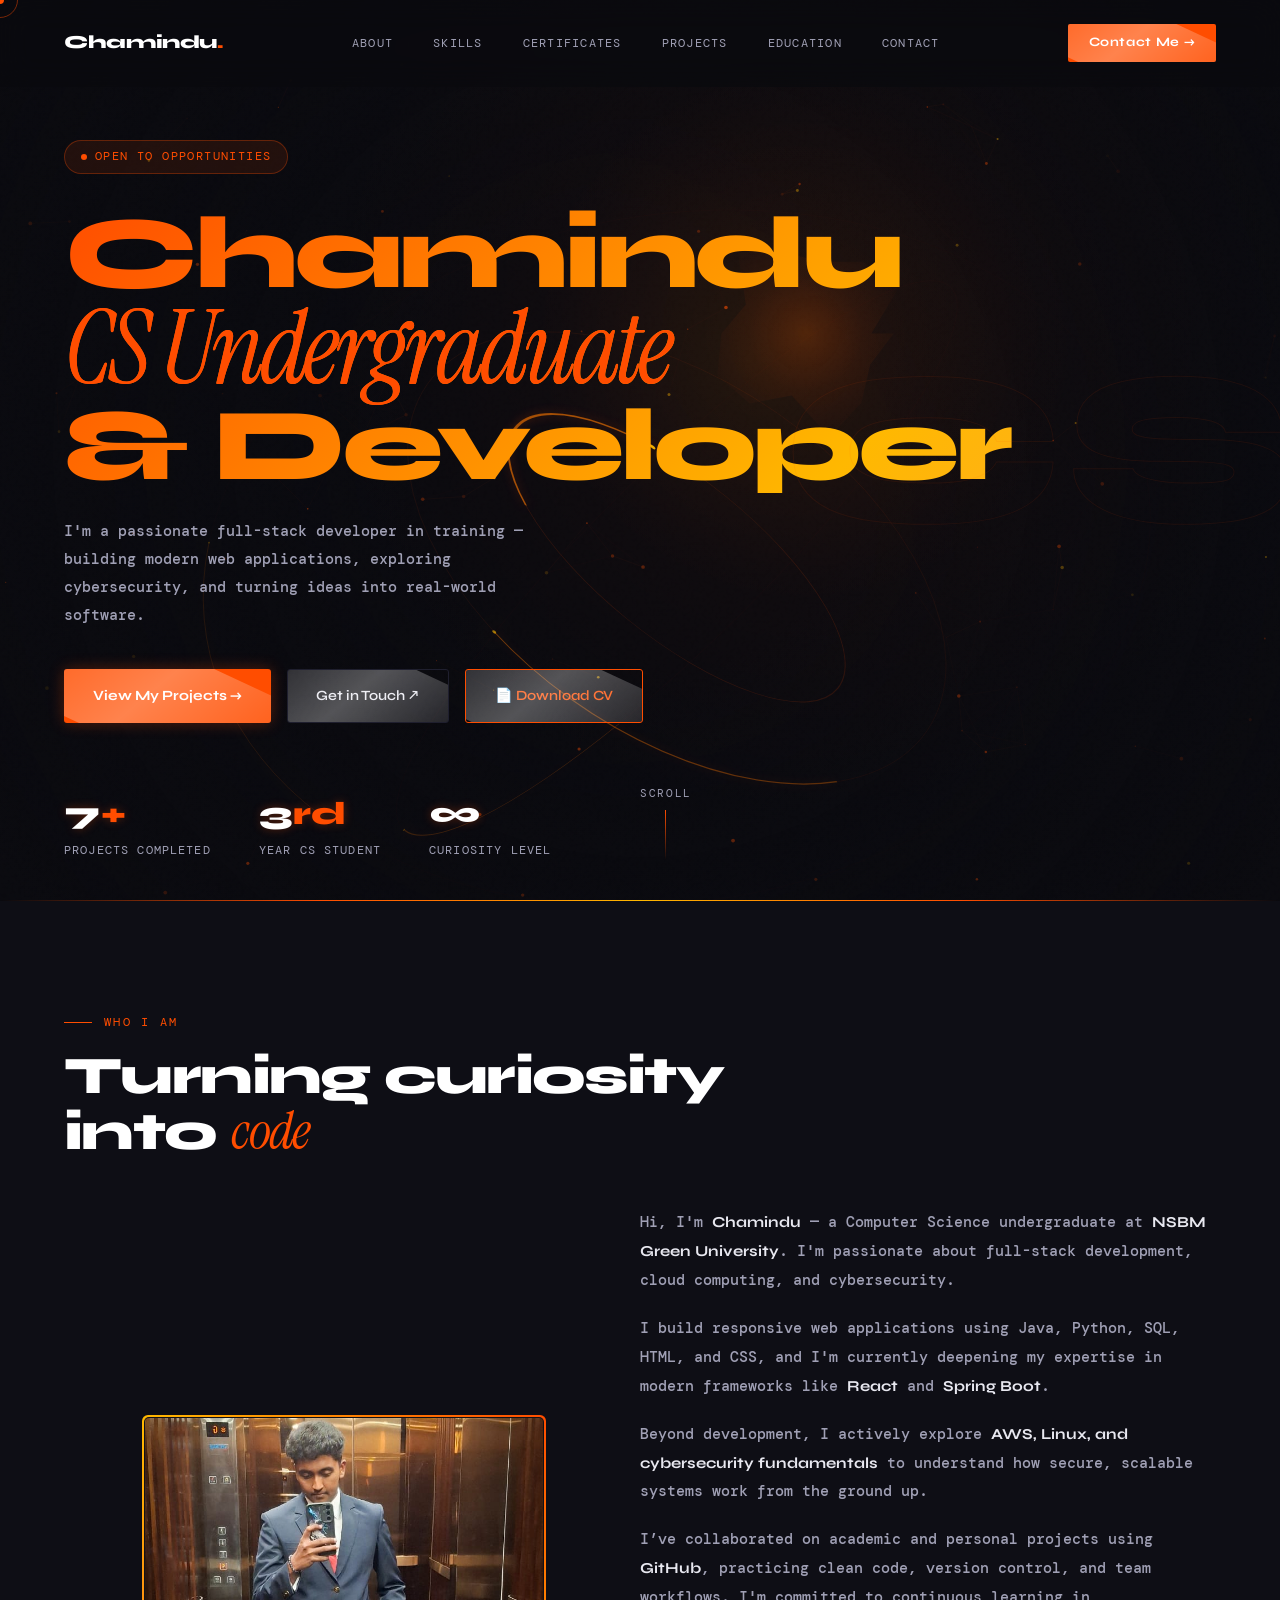
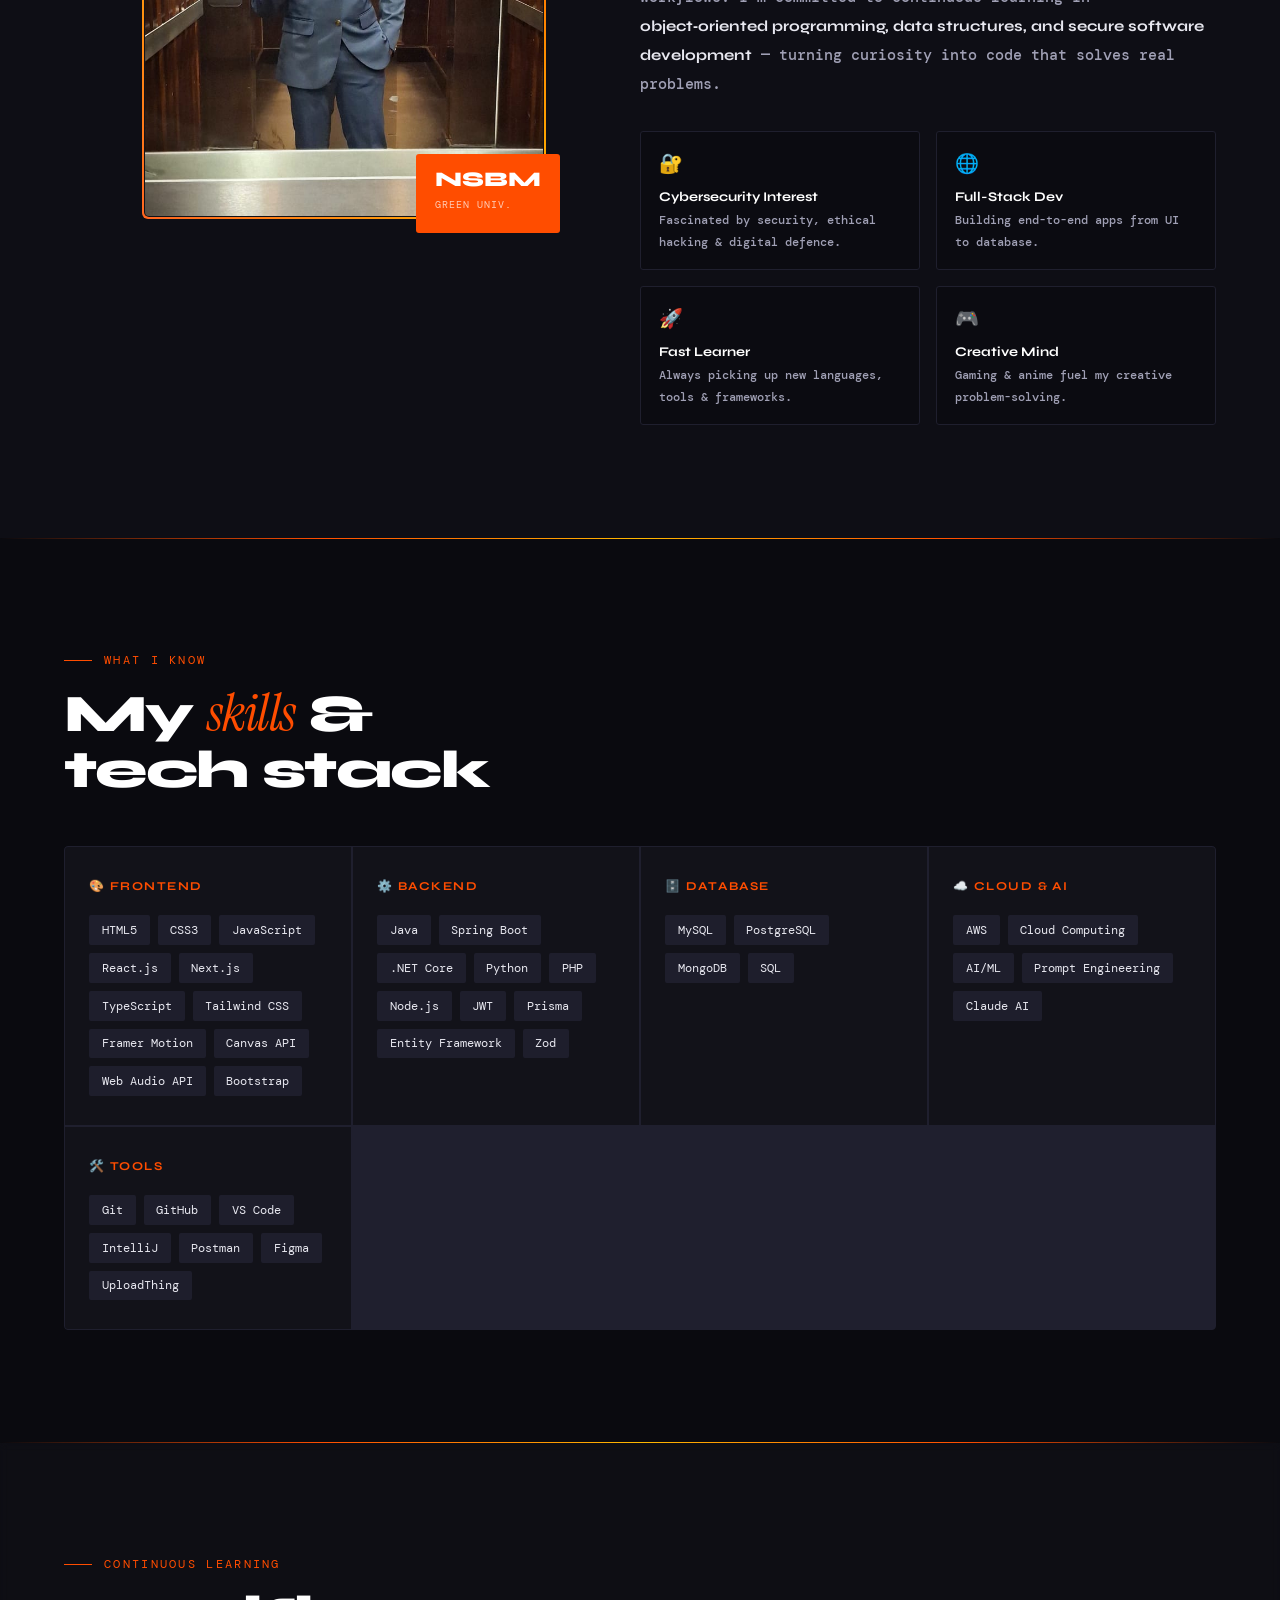
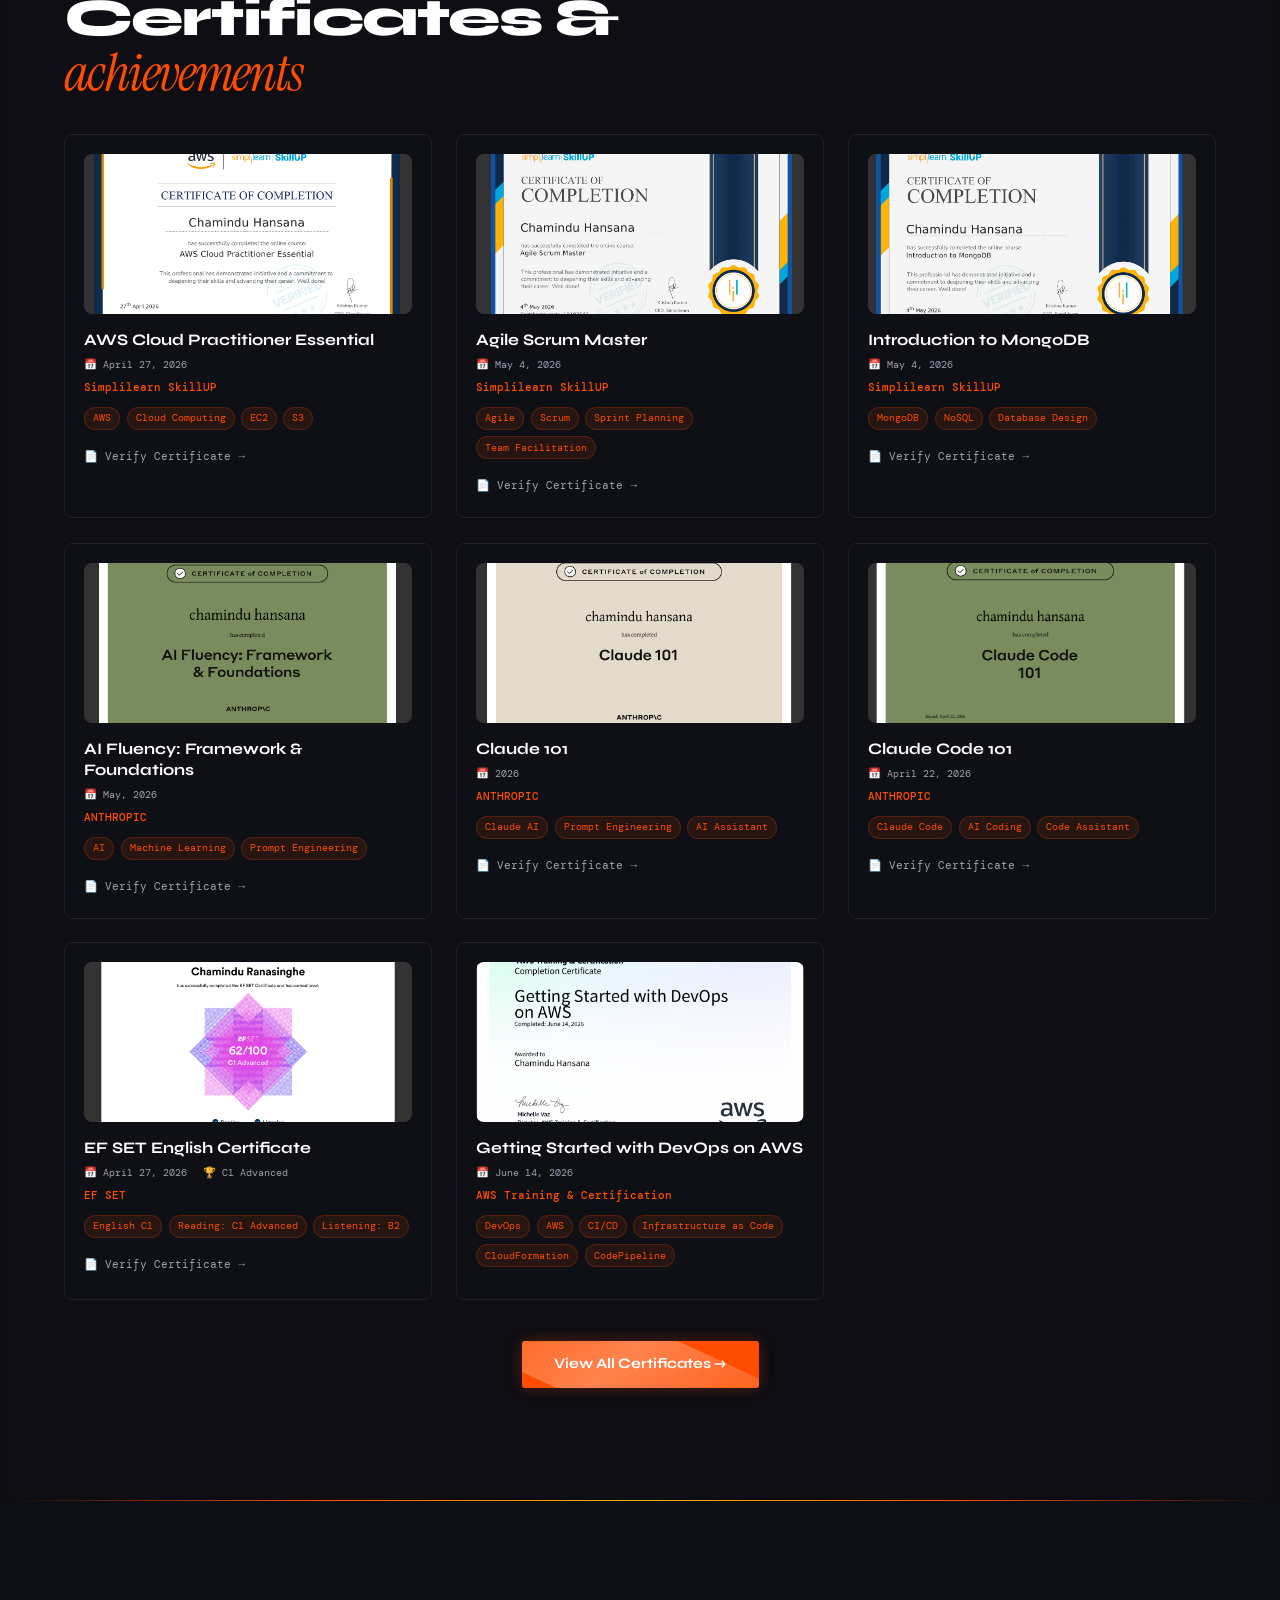
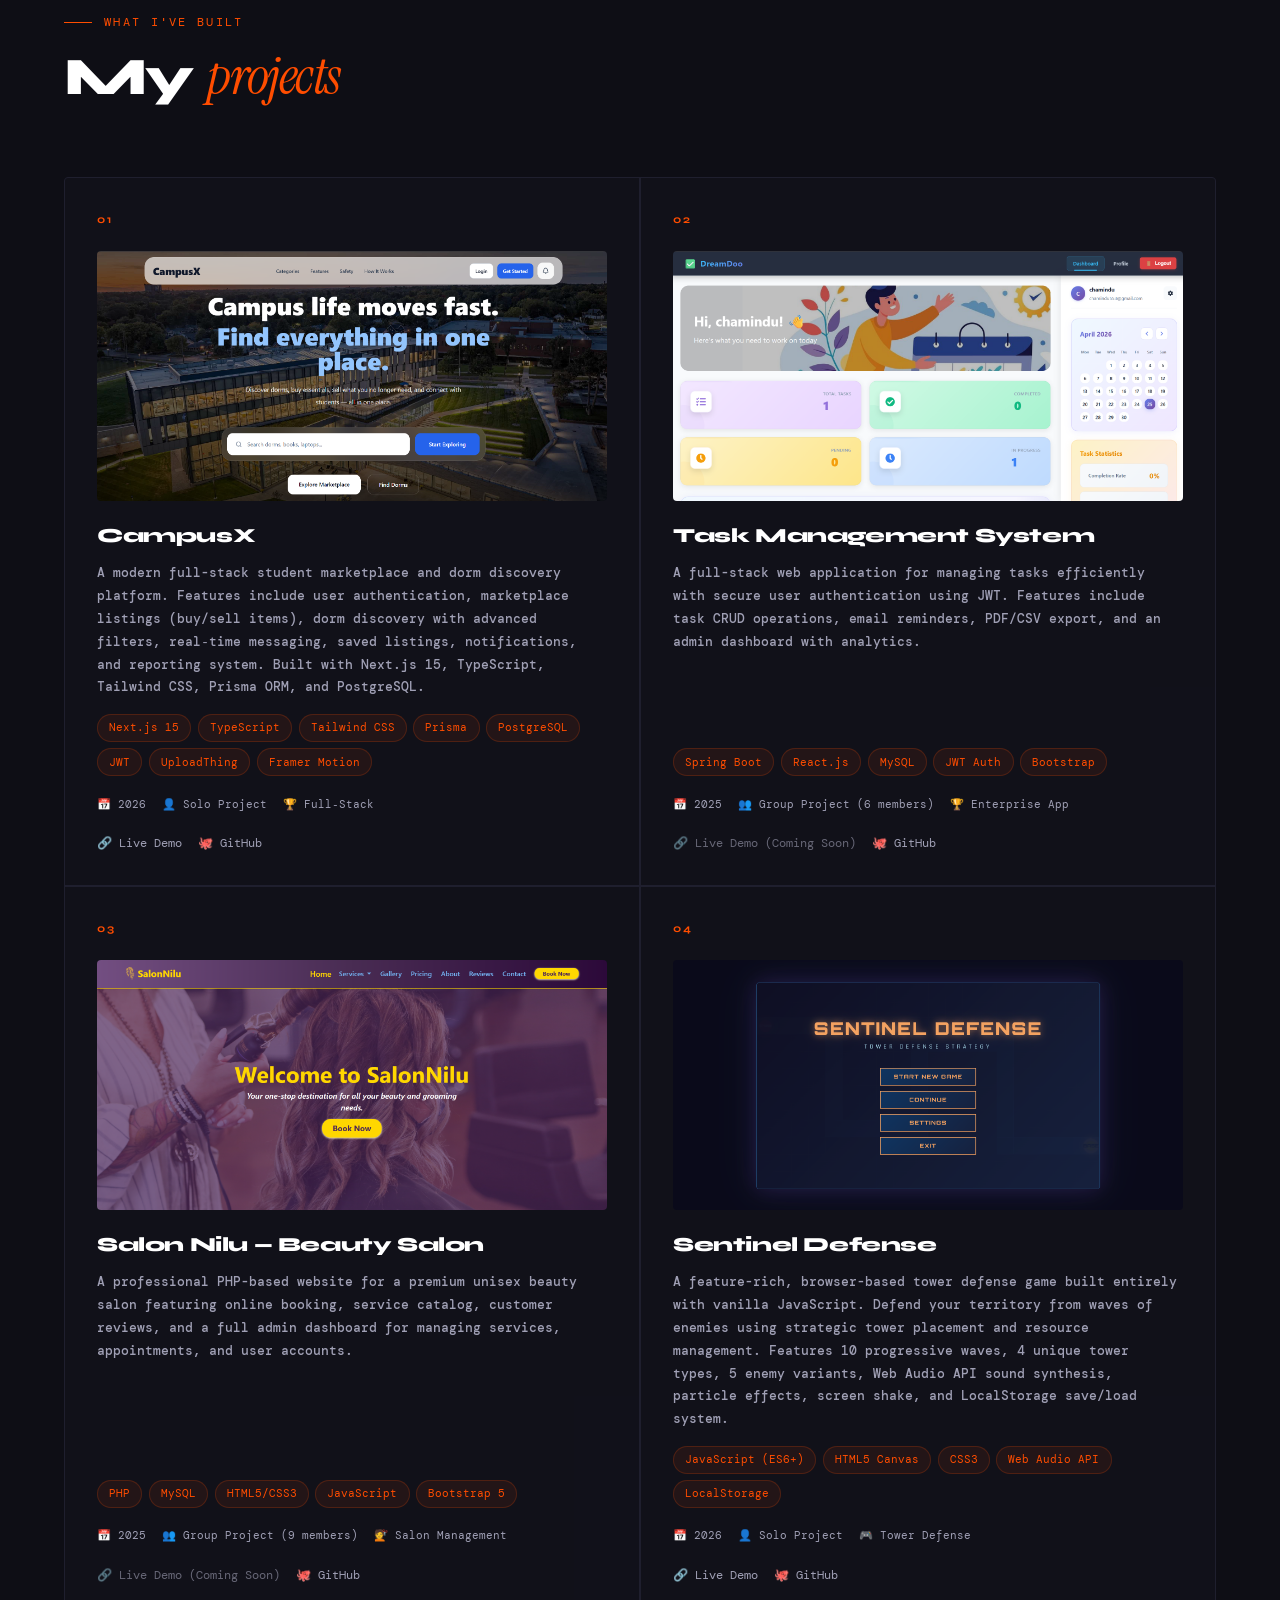
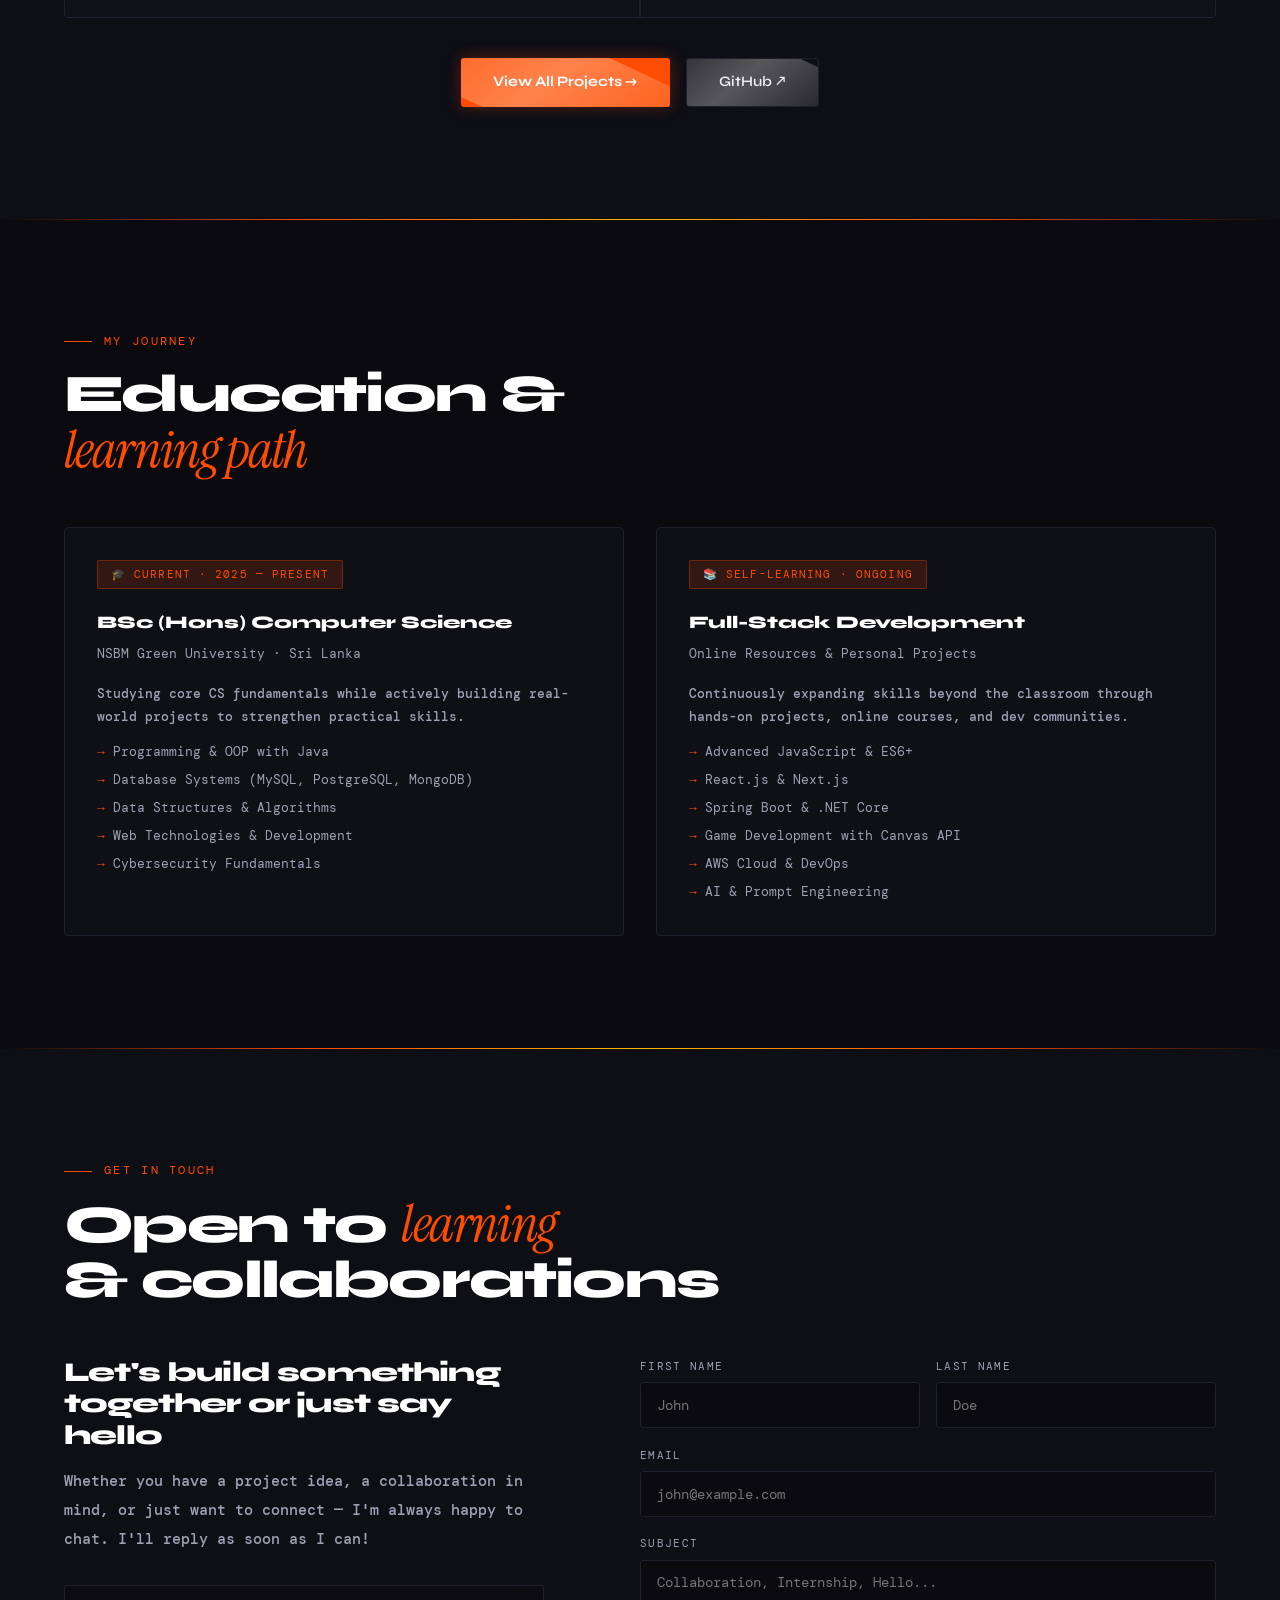
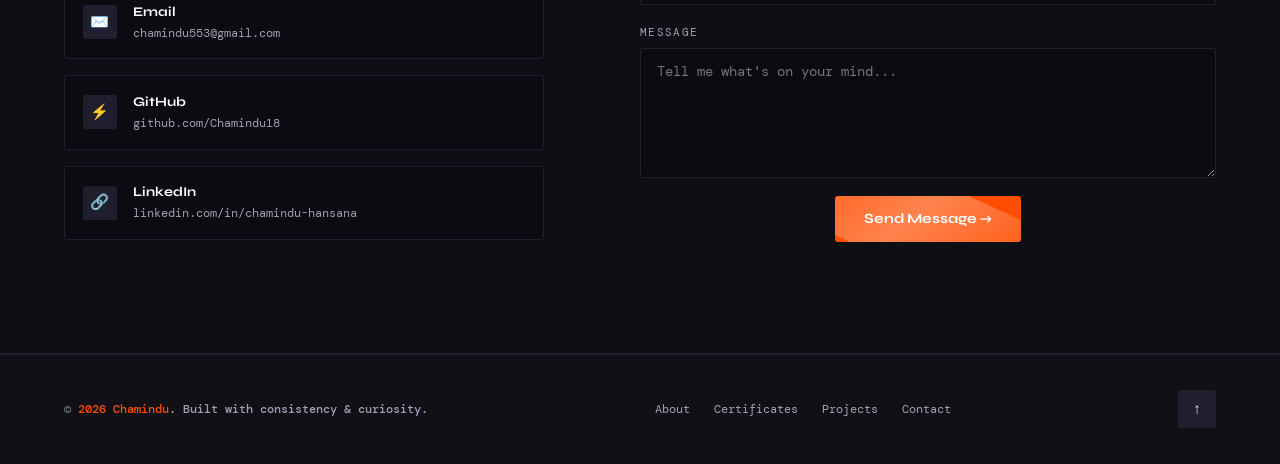
==== commit 11089486: "added cv download button" ====
--- a/index.html
+++ b/index.html
@@ -44,6 +44,9 @@
   <div class="hero-actions">
     <a href="#projects" class="btn-primary">View My Projects &rarr;</a>
     <a href="#contact" class="btn-secondary">Get in Touch &nearr;</a>
+    <a href="assets/Chamindu_Hansana_CV.pdf" download class="btn-secondary" style="border-color: var(--accent); color: var(--accent); display: inline-flex; align-items: center; gap: 0.5rem;">
+      📄 Download CV
+    </a>
   </div>
   <div class="hero-stats">
     <div><div class="stat-num">7<span>+</span></div><div class="stat-label">Projects Completed</div></div>
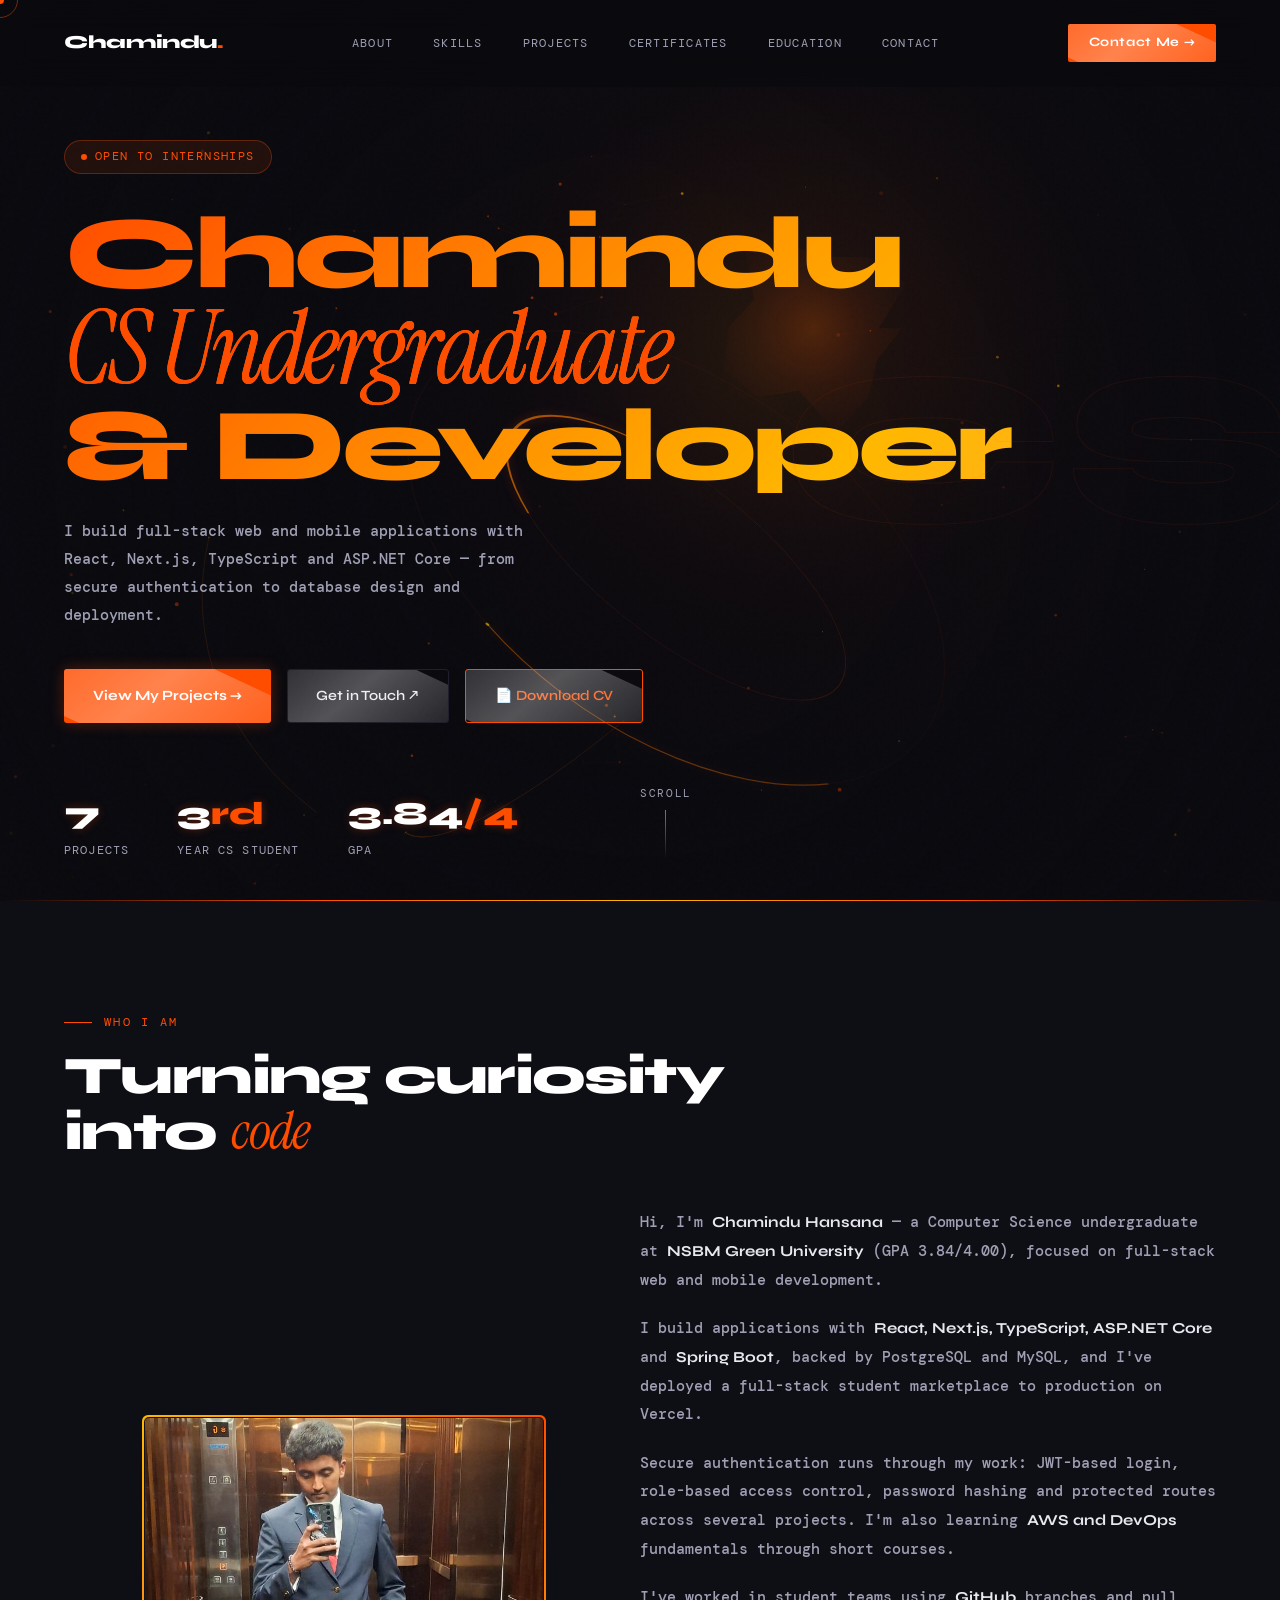
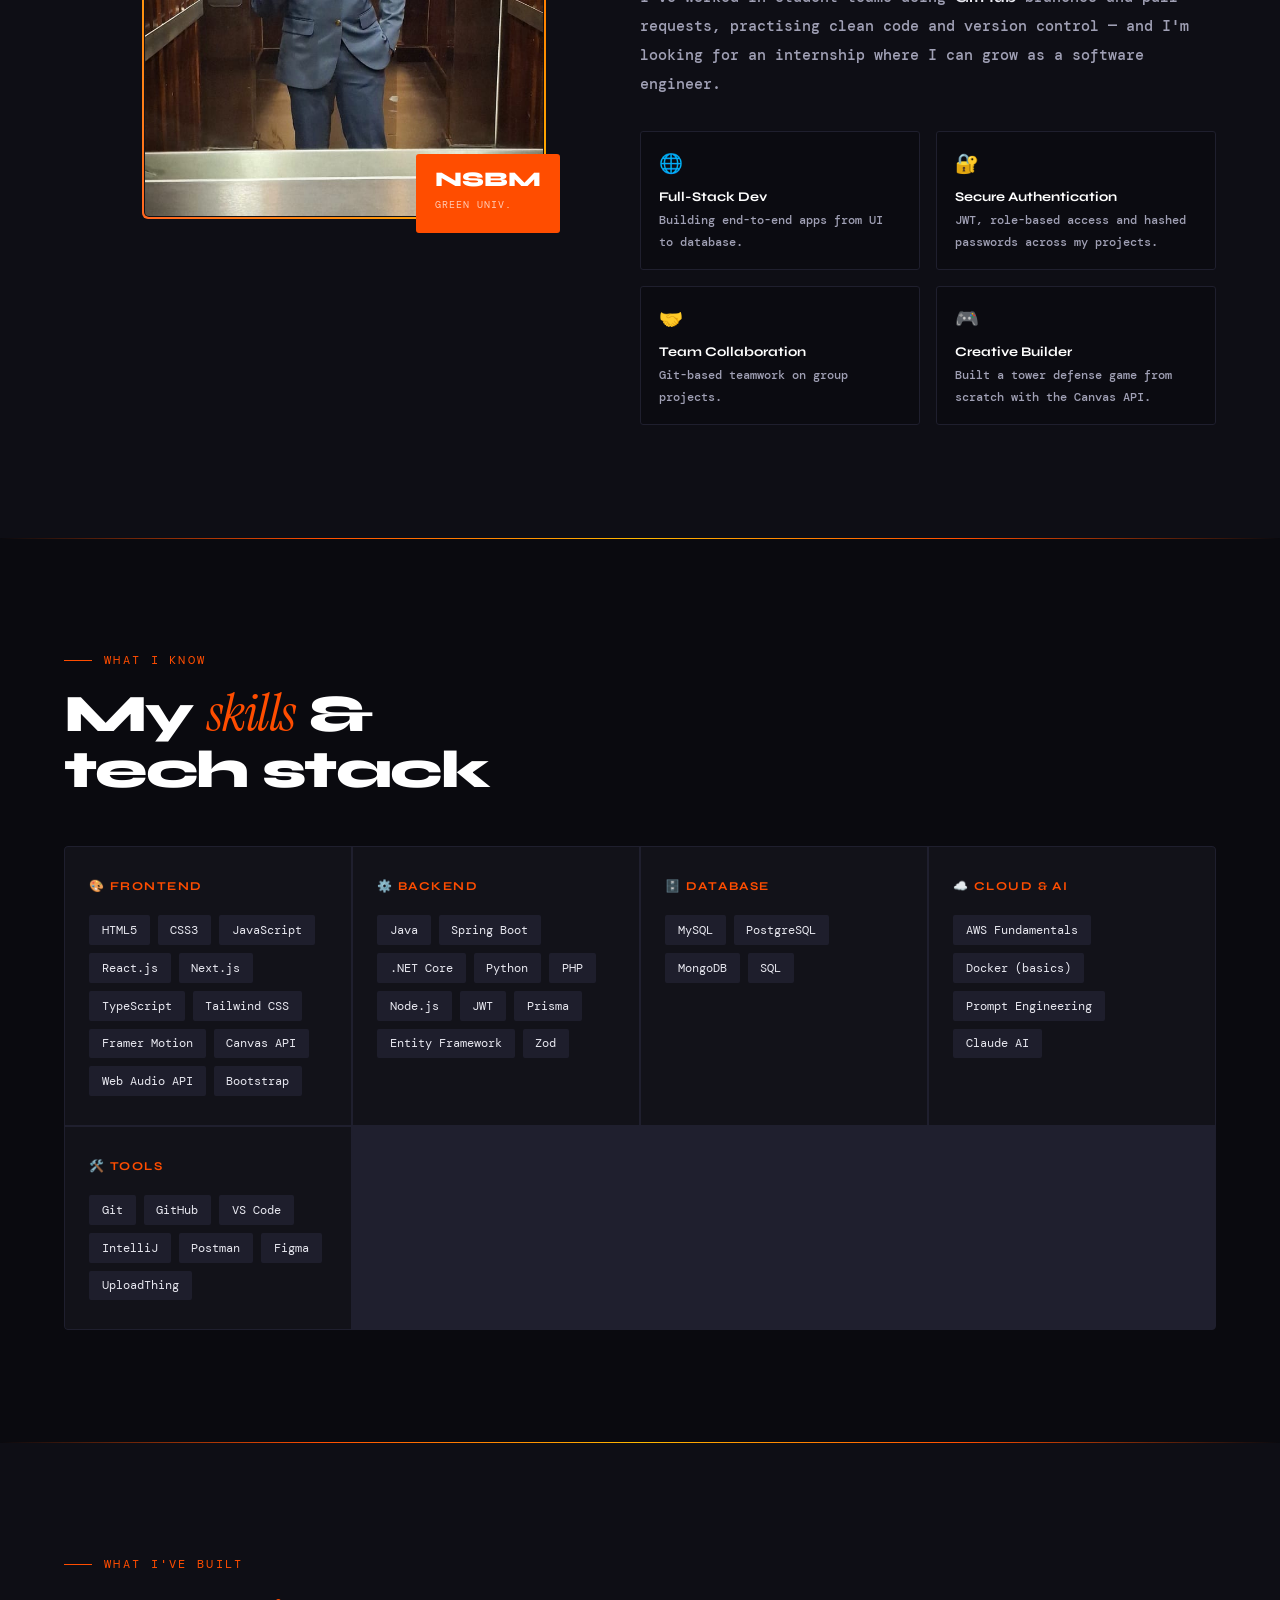
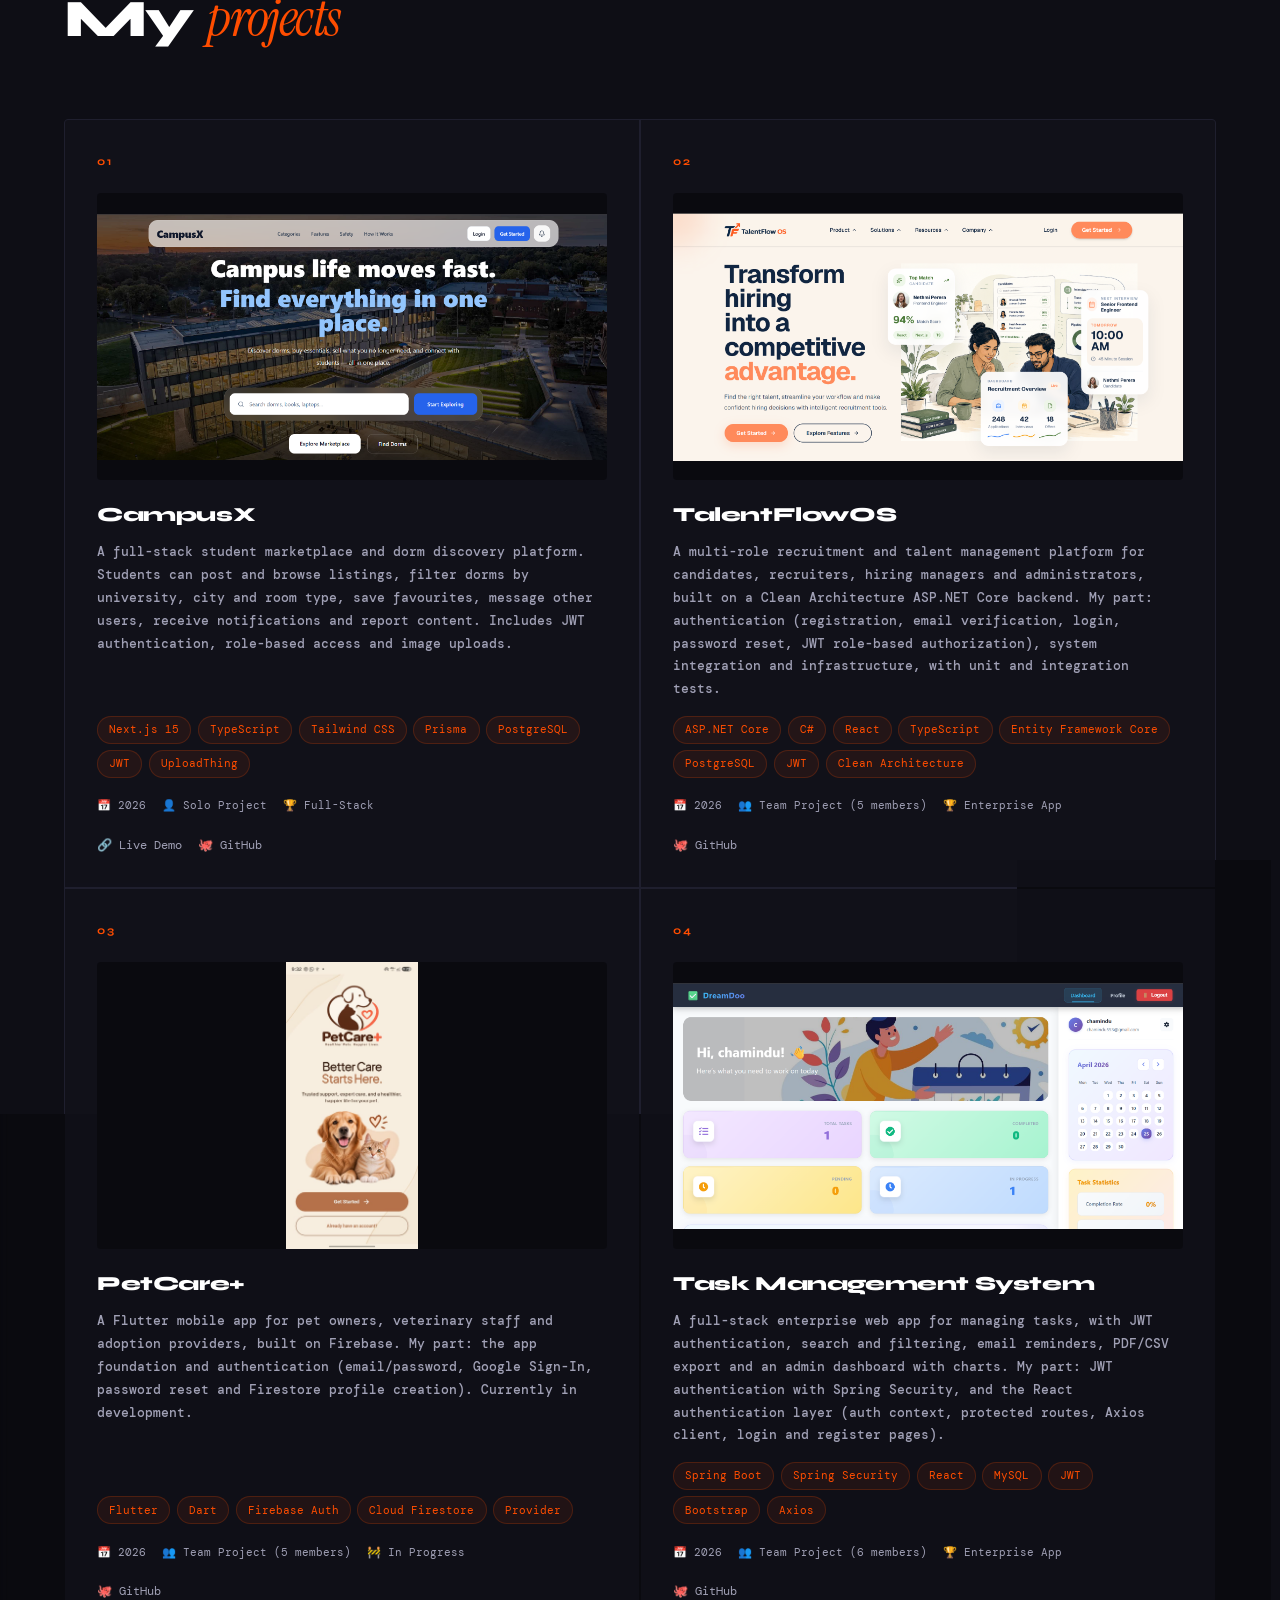
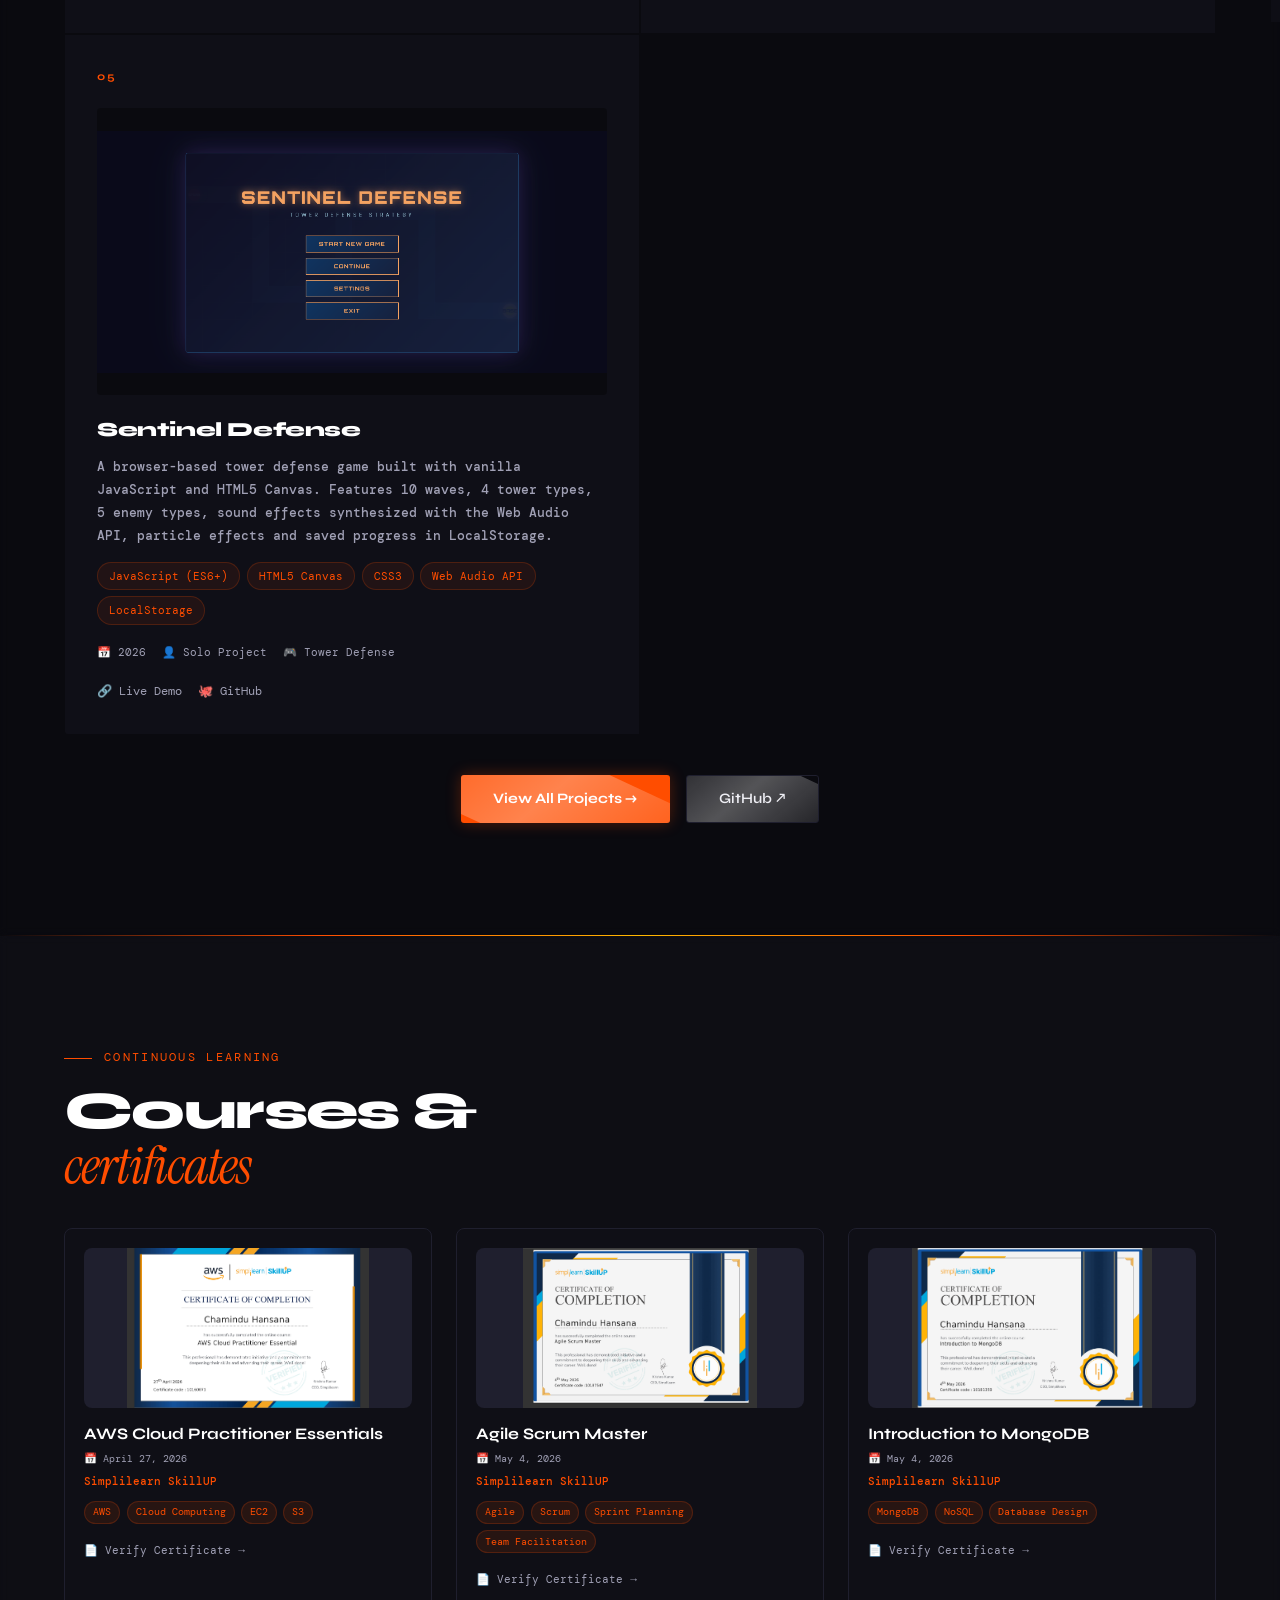
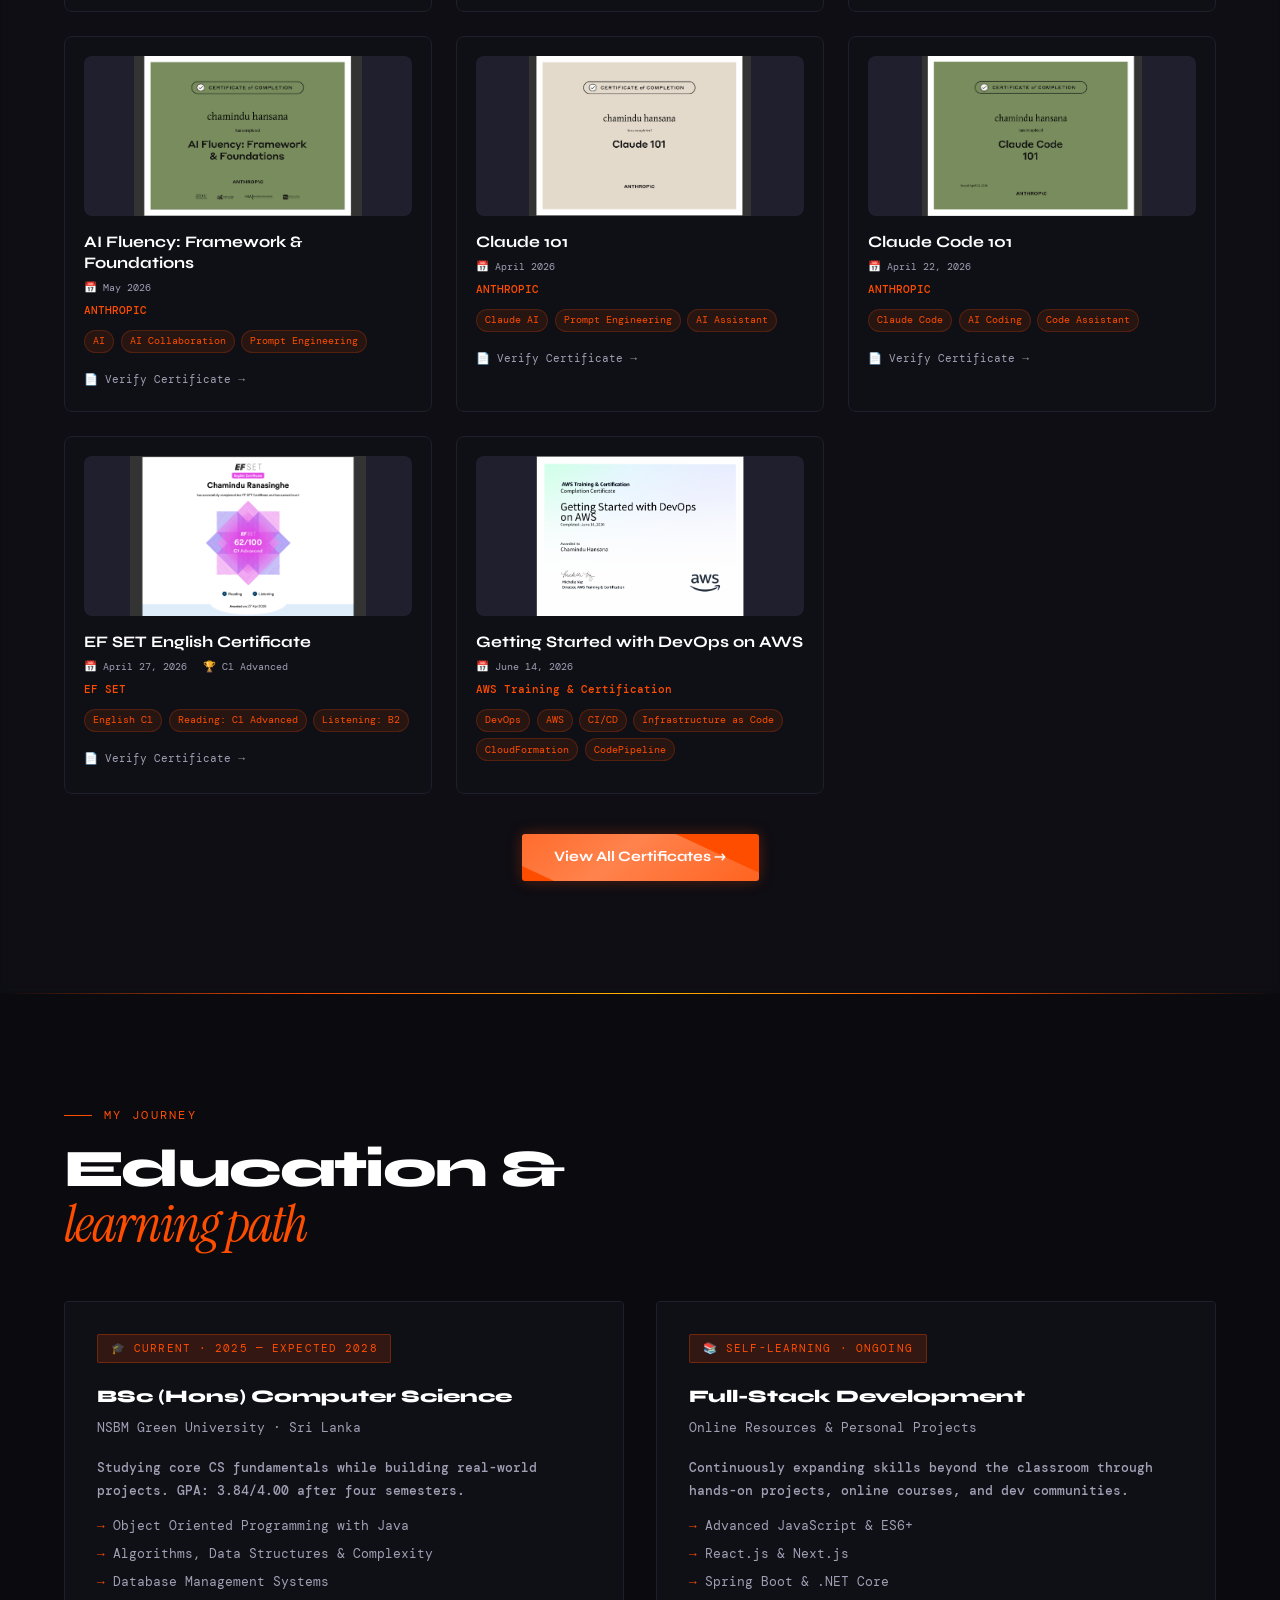
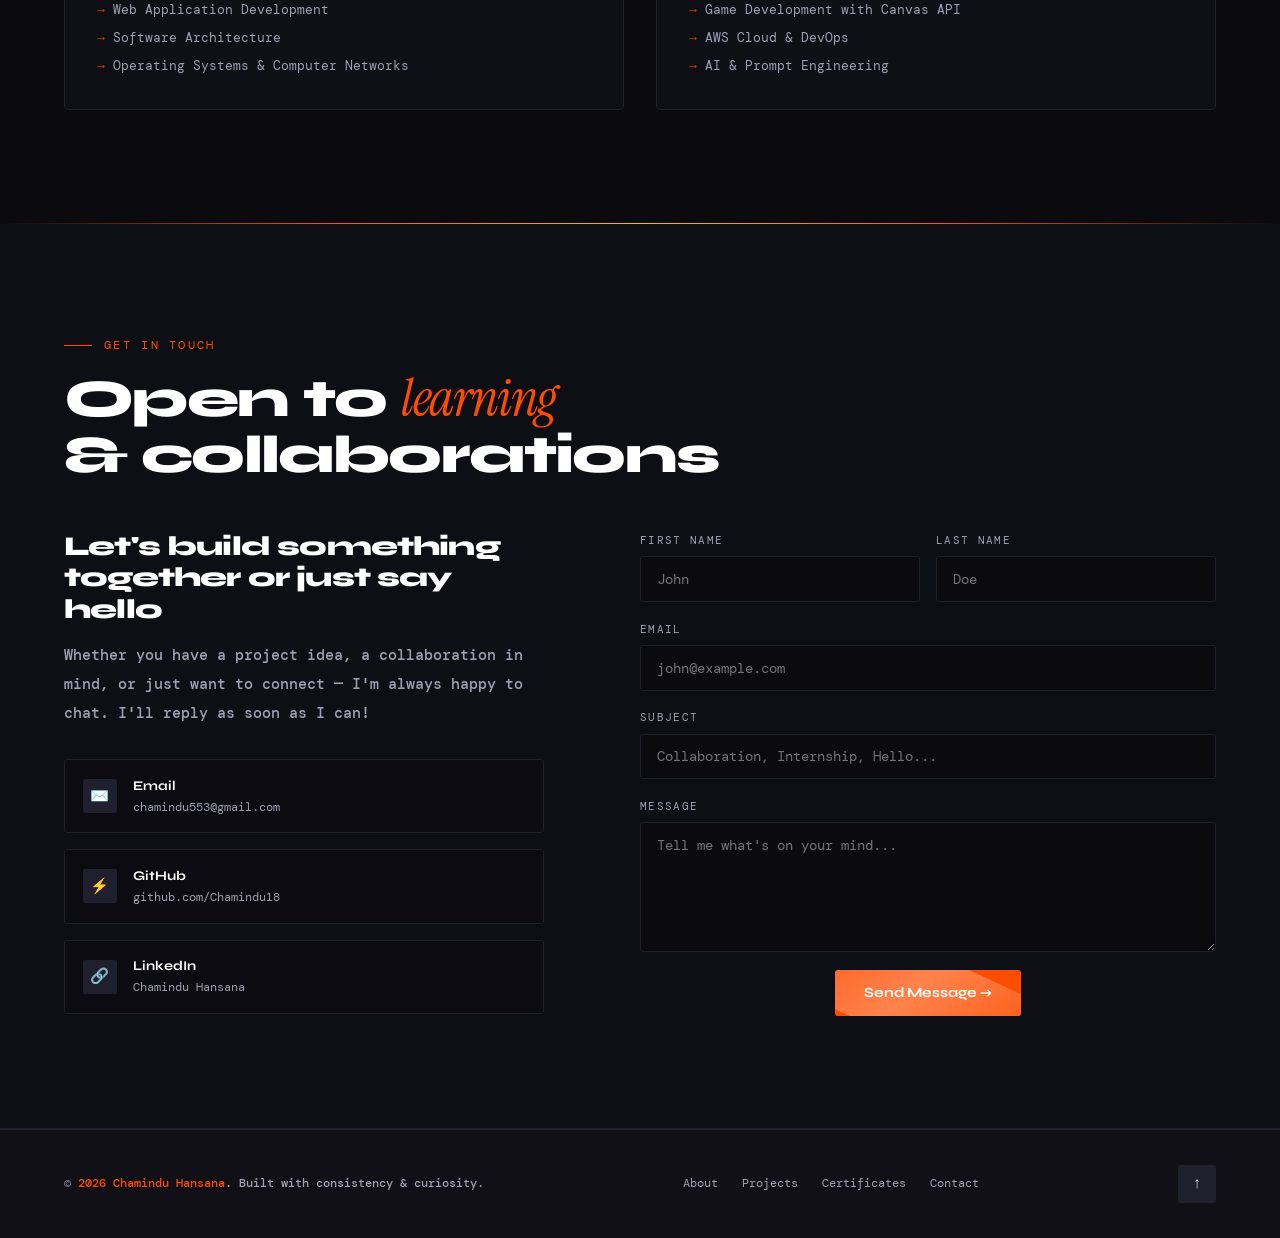
==== commit 48aeda33: "fix: mobile responsiveness and update portfolio content to match CV Mobile and touch - Fix mobile me" ====
--- a/index.html
+++ b/index.html
@@ -3,23 +3,29 @@
 <head>
   <meta charset="UTF-8" />
   <meta name="viewport" content="width=device-width, initial-scale=1.0" />
-  <title>Chamindu — Full Stack Developer</title>
-  <meta name="description" content="Chamindu — Computer Science Undergraduate & Full Stack Developer at NSBM Green University" />
+  <title>Chamindu Hansana — Full-Stack Developer | CS Undergraduate</title>
+  <meta name="description" content="Chamindu Hansana — Computer Science undergraduate at NSBM Green University building full-stack web and mobile applications with React, Next.js, TypeScript and ASP.NET Core." />
   <link rel="preconnect" href="https://fonts.googleapis.com" />
   <link rel="preconnect" href="https://fonts.gstatic.com" crossorigin />
   <link href="https://fonts.googleapis.com/css2?family=Syne:wght@400;600;700;800&family=DM+Mono:ital,wght@0,300;0,400;1,300&family=Instrument+Serif:ital@0;1&display=swap" rel="stylesheet" />
   <link rel="stylesheet" href="css/style.css" />
+  <meta name="theme-color" content="#0a0a0f" />
+  <meta property="og:title" content="Chamindu Hansana — Full-Stack Developer" />
+  <meta property="og:description" content="Computer Science undergraduate at NSBM Green University building full-stack web and mobile applications." />
+  <meta property="og:type" content="website" />
+  <link rel="icon" href="data:image/svg+xml,%3Csvg xmlns='http://www.w3.org/2000/svg' viewBox='0 0 100 100'%3E%3Crect width='100' height='100' rx='18' fill='%230a0a0f'/%3E%3Ctext x='50' y='68' font-size='60' font-family='Arial' font-weight='800' text-anchor='middle' fill='%23ff4d00'%3EC%3C/text%3E%3C/svg%3E" />
+  <noscript><style>.reveal { opacity: 1; transform: none; }</style></noscript>
 </head>
 <body>
 <canvas id="bg-canvas"></canvas>
 <div id="cur-dot"></div>
 <div id="cur-ring"></div>
 <div class="mob-menu" id="mobMenu">
-  <button class="mob-close" id="mobClose">&#x2715;</button>
+  <button class="mob-close" id="mobClose" aria-label="Close menu">&#x2715;</button>
   <a href="#about" onclick="closeMob()">About</a>
   <a href="#skills" onclick="closeMob()">Skills</a>
+  <a href="#projects" onclick="closeMob()">Projects</a>
   <a href="#certificates" onclick="closeMob()">Certificates</a>
-  <a href="#projects" onclick="closeMob()">Projects</a>
   <a href="#education" onclick="closeMob()">Education</a>
   <a href="#contact" onclick="closeMob()">Contact</a>
 </div>
@@ -28,19 +34,19 @@
   <ul class="nav-links">
     <li><a href="#about">About</a></li>
     <li><a href="#skills">Skills</a></li>
+    <li><a href="#projects">Projects</a></li>
     <li><a href="#certificates">Certificates</a></li>
-    <li><a href="#projects">Projects</a></li>
     <li><a href="#education">Education</a></li>
     <li><a href="#contact">Contact</a></li>
   </ul>
   <a href="#contact" class="nav-cta">Contact Me &rarr;</a>
-  <button class="hamburger" id="hamburger"><span></span><span></span><span></span></button>
+  <button class="hamburger" id="hamburger" aria-label="Open menu" aria-expanded="false" aria-controls="mobMenu"><span></span><span></span><span></span></button>
 </nav>
 <section id="hero">
   <div class="hero-bg-text">CS</div>
-  <div class="hero-tag">Open to Opportunities</div>
+  <div class="hero-tag">Open to Internships</div>
   <h1 class="hero-name gradient-text">Chamindu<br><em>CS Undergraduate</em><br>&amp; Developer</h1>
-  <p class="hero-sub">I'm a passionate full-stack developer in training &mdash; building modern web applications, exploring cybersecurity, and turning ideas into real-world software.</p>
+  <p class="hero-sub">I build full-stack web and mobile applications with React, Next.js, TypeScript and ASP.NET Core &mdash; from secure authentication to database design and deployment.</p>
   <div class="hero-actions">
     <a href="#projects" class="btn-primary">View My Projects &rarr;</a>
     <a href="#contact" class="btn-secondary">Get in Touch &nearr;</a>
@@ -49,9 +55,9 @@
     </a>
   </div>
   <div class="hero-stats">
-    <div><div class="stat-num">7<span>+</span></div><div class="stat-label">Projects Completed</div></div>
+    <div><div class="stat-num">7</div><div class="stat-label">Projects</div></div>
     <div><div class="stat-num">3<span>rd</span></div><div class="stat-label">Year CS Student</div></div>
-    <div><div class="stat-num">&infin;</div><div class="stat-label">Curiosity Level</div></div>
+    <div><div class="stat-num">3.84<span>/4</span></div><div class="stat-label">GPA</div></div>
   </div>
   <div class="hero-scroll">Scroll<div class="scroll-line"></div></div>
 </section>
@@ -69,15 +75,15 @@
       <div class="about-accent-box"><p>NSBM</p><span>Green Univ.</span></div>
     </div>
     <div class="about-text reveal reveal-d1">
-      <p>Hi, I'm <strong>Chamindu</strong> &mdash; a Computer Science undergraduate at <strong>NSBM Green University</strong>. I'm passionate about full-stack development, cloud computing, and cybersecurity.</p>
-      <p>I build responsive web applications using Java, Python, SQL, HTML, and CSS, and I'm currently deepening my expertise in modern frameworks like <strong>React</strong> and <strong>Spring Boot</strong>.</p>
-      <p>Beyond development, I actively explore <strong>AWS, Linux, and cybersecurity fundamentals</strong> to understand how secure, scalable systems work from the ground up.</p>
-      <p>I’ve collaborated on academic and personal projects using <strong>GitHub</strong>, practicing clean code, version control, and team workflows. I'm committed to continuous learning in <strong>object‑oriented programming, data structures, and secure software development</strong> — turning curiosity into code that solves real problems.</p>
+      <p>Hi, I'm <strong>Chamindu Hansana</strong> &mdash; a Computer Science undergraduate at <strong>NSBM Green University</strong> (GPA 3.84/4.00), focused on full-stack web and mobile development.</p>
+      <p>I build applications with <strong>React, Next.js, TypeScript, ASP.NET Core</strong> and <strong>Spring Boot</strong>, backed by PostgreSQL and MySQL, and I've deployed a full-stack student marketplace to production on Vercel.</p>
+      <p>Secure authentication runs through my work: JWT-based login, role-based access control, password hashing and protected routes across several projects. I'm also learning <strong>AWS and DevOps</strong> fundamentals through short courses.</p>
+      <p>I've worked in student teams using <strong>GitHub</strong> branches and pull requests, practising clean code and version control &mdash; and I'm looking for an internship where I can grow as a software engineer.</p>
       <div class="about-highlights">
-        <div class="highlight-item"><div class="icon">&#x1F510;</div><h4>Cybersecurity Interest</h4><p>Fascinated by security, ethical hacking &amp; digital defence.</p></div>
         <div class="highlight-item"><div class="icon">&#x1F310;</div><h4>Full-Stack Dev</h4><p>Building end-to-end apps from UI to database.</p></div>
-        <div class="highlight-item"><div class="icon">&#x1F680;</div><h4>Fast Learner</h4><p>Always picking up new languages, tools &amp; frameworks.</p></div>
-        <div class="highlight-item"><div class="icon">&#x1F3AE;</div><h4>Creative Mind</h4><p>Gaming &amp; anime fuel my creative problem-solving.</p></div>
+        <div class="highlight-item"><div class="icon">&#x1F510;</div><h4>Secure Authentication</h4><p>JWT, role-based access and hashed passwords across my projects.</p></div>
+        <div class="highlight-item"><div class="icon">&#x1F91D;</div><h4>Team Collaboration</h4><p>Git-based teamwork on group projects.</p></div>
+        <div class="highlight-item"><div class="icon">&#x1F3AE;</div><h4>Creative Builder</h4><p>Built a tower defense game from scratch with the Canvas API.</p></div>
       </div>
     </div>
   </div>
@@ -90,191 +96,12 @@
     <div class="skill-category"><div class="skill-cat-title">🎨 Frontend</div><div class="skill-tags"><span class="skill-tag">HTML5</span><span class="skill-tag">CSS3</span><span class="skill-tag">JavaScript</span><span class="skill-tag">React.js</span><span class="skill-tag">Next.js</span><span class="skill-tag">TypeScript</span><span class="skill-tag">Tailwind CSS</span><span class="skill-tag">Framer Motion</span><span class="skill-tag">Canvas API</span><span class="skill-tag">Web Audio API</span><span class="skill-tag">Bootstrap</span></div></div>
     <div class="skill-category"><div class="skill-cat-title">⚙️ Backend</div><div class="skill-tags"><span class="skill-tag">Java</span><span class="skill-tag">Spring Boot</span><span class="skill-tag">.NET Core</span><span class="skill-tag">Python</span><span class="skill-tag">PHP</span><span class="skill-tag">Node.js</span><span class="skill-tag">JWT</span><span class="skill-tag">Prisma</span><span class="skill-tag">Entity Framework</span><span class="skill-tag">Zod</span></div></div>
     <div class="skill-category"><div class="skill-cat-title">🗄️ Database</div><div class="skill-tags"><span class="skill-tag">MySQL</span><span class="skill-tag">PostgreSQL</span><span class="skill-tag">MongoDB</span><span class="skill-tag">SQL</span></div></div>
-    <div class="skill-category"><div class="skill-cat-title">☁️ Cloud & AI</div><div class="skill-tags"><span class="skill-tag">AWS</span><span class="skill-tag">Cloud Computing</span><span class="skill-tag">AI/ML</span><span class="skill-tag">Prompt Engineering</span><span class="skill-tag">Claude AI</span></div></div>
+    <div class="skill-category"><div class="skill-cat-title">☁️ Cloud & AI</div><div class="skill-tags"><span class="skill-tag">AWS Fundamentals</span><span class="skill-tag">Docker (basics)</span><span class="skill-tag">Prompt Engineering</span><span class="skill-tag">Claude AI</span></div></div>
     <div class="skill-category"><div class="skill-cat-title">🛠️ Tools</div><div class="skill-tags"><span class="skill-tag">Git</span><span class="skill-tag">GitHub</span><span class="skill-tag">VS Code</span><span class="skill-tag">IntelliJ</span><span class="skill-tag">Postman</span><span class="skill-tag">Figma</span><span class="skill-tag">UploadThing</span></div></div>
   </div>
 </section>
 <div class="divider"></div>
 
-<!-- ========== CERTIFICATES SECTION ========== -->
-<section id="certificates">
-  <div class="section-tag">Continuous Learning</div>
-  <h2 class="section-title">Certificates &amp;<br><em>achievements</em></h2>
-  
-  <div class="certs-grid">
-    <!-- Certificate 1: AWS Cloud Practitioner -->
-    <div class="cert-card reveal">
-      <div class="cert-image">
-        <img src="assets/certificates/aws.png" alt="AWS Cloud Practitioner Certificate">
-      </div>
-      <div class="cert-content">
-        <h3 class="cert-title">AWS Cloud Practitioner Essential</h3>
-        <div class="cert-meta">
-          <span>📅 April 27, 2026</span>
-        </div>
-        <p class="cert-issuer">Simplilearn SkillUP</p>
-        <div class="cert-skills">
-          <span class="skill-pill">AWS</span>
-          <span class="skill-pill">Cloud Computing</span>
-          <span class="skill-pill">EC2</span>
-          <span class="skill-pill">S3</span>
-        </div>
-        <a href="https://simpli-web.app.link/e/tmrtyAmgG2b" class="cert-link" target="_blank">📄 Verify Certificate →</a>
-      </div>
-    </div>
-
-    <!-- Certificate 2: Agile Scrum Master -->
-    <div class="cert-card reveal reveal-d1">
-      <div class="cert-image">
-        <img src="assets/certificates/agile.png" alt="Agile Scrum Master Certificate">
-      </div>
-      <div class="cert-content">
-        <h3 class="cert-title">Agile Scrum Master</h3>
-        <div class="cert-meta">
-          <span>📅 May 4, 2026</span>
-        </div>
-        <p class="cert-issuer">Simplilearn SkillUP</p>
-        <div class="cert-skills">
-          <span class="skill-pill">Agile</span>
-          <span class="skill-pill">Scrum</span>
-          <span class="skill-pill">Sprint Planning</span>
-          <span class="skill-pill">Team Facilitation</span>
-        </div>
-        <a href="https://simpli-web.app.link/e/S9IOffbXR2b" class="cert-link" target="_blank">📄 Verify Certificate →</a>
-      </div>
-    </div>
-
-    <!-- Certificate 3: Introduction to MongoDB -->
-    <div class="cert-card reveal reveal-d2">
-      <div class="cert-image">
-        <img src="assets/certificates/mongodb.png" alt="MongoDB Certificate">
-      </div>
-      <div class="cert-content">
-        <h3 class="cert-title">Introduction to MongoDB</h3>
-        <div class="cert-meta">
-          <span>📅 May 4, 2026</span>
-        </div>
-        <p class="cert-issuer">Simplilearn SkillUP</p>
-        <div class="cert-skills">
-          <span class="skill-pill">MongoDB</span>
-          <span class="skill-pill">NoSQL</span>
-          <span class="skill-pill">Database Design</span>
-        </div>
-        <a href="https://simpli-web.app.link/e/MzaIFHeeR2b" class="cert-link" target="_blank">📄 Verify Certificate →</a>
-      </div>
-    </div>
-
-    <!-- Certificate 4: AI Fluency -->
-    <div class="cert-card reveal reveal-d3">
-      <div class="cert-image">
-        <img src="assets/certificates/fluency.png" alt="AI Fluency Certificate">
-      </div>
-      <div class="cert-content">
-        <h3 class="cert-title">AI Fluency: Framework & Foundations</h3>
-        <div class="cert-meta">
-          <span>📅 May, 2026</span>
-        </div>
-        <p class="cert-issuer">ANTHROPIC</p>
-        <div class="cert-skills">
-          <span class="skill-pill">AI</span>
-          <span class="skill-pill">Machine Learning</span>
-          <span class="skill-pill">Prompt Engineering</span>
-        </div>
-        <a href="https://verify.skilljar.com/c/vccd5xp68zpe" class="cert-link" target="_blank">📄 Verify Certificate →</a>
-      </div>
-    </div>
-
-    <!-- Certificate 5: Claude 101 -->
-    <div class="cert-card reveal">
-      <div class="cert-image">
-        <img src="assets/certificates/101.png" alt="Claude 101 Certificate">
-      </div>
-      <div class="cert-content">
-        <h3 class="cert-title">Claude 101</h3>
-        <div class="cert-meta">
-          <span>📅 2026</span>
-        </div>
-        <p class="cert-issuer">ANTHROPIC</p>
-        <div class="cert-skills">
-          <span class="skill-pill">Claude AI</span>
-          <span class="skill-pill">Prompt Engineering</span>
-          <span class="skill-pill">AI Assistant</span>
-        </div>
-        <a href="https://verify.skilljar.com/c/iv3fe95xz2sm" class="cert-link" target="_blank">📄 Verify Certificate →</a>
-      </div>
-    </div>
-
-    <!-- Certificate 6: Claude Code 101 -->
-    <div class="cert-card reveal reveal-d1">
-      <div class="cert-image">
-        <img src="assets/certificates/code101.png" alt="Claude Code 101 Certificate">
-      </div>
-      <div class="cert-content">
-        <h3 class="cert-title">Claude Code 101</h3>
-        <div class="cert-meta">
-          <span>📅 April 22, 2026</span>
-        </div>
-        <p class="cert-issuer">ANTHROPIC</p>
-        <div class="cert-skills">
-          <span class="skill-pill">Claude Code</span>
-          <span class="skill-pill">AI Coding</span>
-          <span class="skill-pill">Code Assistant</span>
-        </div>
-        <a href="https://verify.skilljar.com/c/gqeygquufsh2" class="cert-link" target="_blank">📄 Verify Certificate →</a>
-      </div>
-    </div>
-
-    <!-- Certificate 7: EF SET English Certificate -->
-    <div class="cert-card reveal reveal-d2">
-      <div class="cert-image">
-        <img src="assets/certificates/efset.png" alt="EF SET English Certificate">
-      </div>
-      <div class="cert-content">
-        <h3 class="cert-title">EF SET English Certificate</h3>
-        <div class="cert-meta">
-          <span>📅 April 27, 2026</span>
-          <span>🏆 C1 Advanced</span>
-        </div>
-        <p class="cert-issuer">EF SET</p>
-        <div class="cert-skills">
-          <span class="skill-pill">English C1</span>
-          <span class="skill-pill">Reading: C1 Advanced</span>
-          <span class="skill-pill">Listening: B2</span>
-        </div>
-        <a href="https://cert.efset.org/V6JepZ" class="cert-link" target="_blank">📄 Verify Certificate →</a>
-      </div>
-    </div>
-
-    <!-- Certificate 8: Getting Started with DevOps on AWS -->
-    <div class="cert-card reveal reveal-d3">
-      <div class="cert-image">
-        <img src="assets/certificates/devops.png" alt="Getting Started with DevOps on AWS">
-      </div>
-      <div class="cert-content">
-        <h3 class="cert-title">Getting Started with DevOps on AWS</h3>
-        <div class="cert-meta">
-          <span>📅 June 14, 2026</span>
-        </div>
-        <p class="cert-issuer">AWS Training & Certification</p>
-        <div class="cert-skills">
-          <span class="skill-pill">DevOps</span>
-          <span class="skill-pill">AWS</span>
-          <span class="skill-pill">CI/CD</span>
-          <span class="skill-pill">Infrastructure as Code</span>
-          <span class="skill-pill">CloudFormation</span>
-          <span class="skill-pill">CodePipeline</span>
-        </div>
-      </div>
-    </div>
-  </div>
-
-  <!-- View All Certificates Button -->
-  <div class="cert-footer" style="text-align: center; margin-top: 2.5rem;">
-    <a href="certificates.html" class="btn-primary" style="padding: 0.7rem 2rem; font-size: 0.9rem;">View All Certificates →</a>
-  </div>
-</section>
-
-<div class="divider"></div>
 <section id="projects">
   <div class="projects-header reveal">
     <div>
@@ -283,14 +110,13 @@
     </div>
   </div>
   <div class="projects-grid">
-    <!-- PROJECT 1: CampusX -->
     <div class="project-card reveal">
       <div class="project-num">01</div>
-      <div class="project-image">
-        <img src="assets/projects/campusx.png" alt="CampusX - Student Marketplace & Dorm Discovery">
+      <div class="project-image" data-label="CampusX">
+        <img src="assets/projects/campusx.png" loading="lazy" decoding="async" alt="CampusX - Student Marketplace and Dorm Discovery" onerror="this.parentNode.classList.add('no-img'); this.remove();">
       </div>
       <div class="project-name">CampusX</div>
-      <p class="project-desc">A modern full-stack student marketplace and dorm discovery platform. Features include user authentication, marketplace listings (buy/sell items), dorm discovery with advanced filters, real‑time messaging, saved listings, notifications, and reporting system. Built with Next.js 15, TypeScript, Tailwind CSS, Prisma ORM, and PostgreSQL.</p>
+      <p class="project-desc">A full-stack student marketplace and dorm discovery platform. Students can post and browse listings, filter dorms by university, city and room type, save favourites, message other users, receive notifications and report content. Includes JWT authentication, role-based access and image uploads.</p>
       <div class="project-tech">
         <span class="tech-pill">Next.js 15</span>
         <span class="tech-pill">TypeScript</span>
@@ -299,79 +125,103 @@
         <span class="tech-pill">PostgreSQL</span>
         <span class="tech-pill">JWT</span>
         <span class="tech-pill">UploadThing</span>
-        <span class="tech-pill">Framer Motion</span>
       </div>
       <div class="project-meta">
         <span>📅 2026</span>
         <span>👤 Solo Project</span>
-        <span>🏆 Full‑Stack</span>
+        <span>🏆 Full-Stack</span>
       </div>
       <div class="project-links">
-        <a href="https://campusx-cth6ek3ao-chamindu553-3258s-projects.vercel.app" class="project-link" target="_blank">🔗 Live Demo</a>
-        <a href="https://github.com/Chamindu18/campusx" class="project-link" target="_blank">🐙 GitHub</a>
-      </div>
-    </div>
-
-    <!-- PROJECT 2: Task Management System -->
+        <a href="https://campusx-three.vercel.app" class="project-link" target="_blank" rel="noopener noreferrer">🔗 Live Demo</a>
+        <a href="https://github.com/Chamindu18/Campusx" class="project-link" target="_blank" rel="noopener noreferrer">🐙 GitHub</a>
+      </div>
+    </div>
+
     <div class="project-card reveal reveal-d1">
+      <!-- VERIFY: database is PostgreSQL or SQL Server? Check appsettings.json / EF provider, then fix this pill and the CV. -->
       <div class="project-num">02</div>
-      <div class="project-image">
-        <img src="assets/projects/taskmanager.png" alt="Task Management System">
+      <div class="project-image" data-label="TalentFlowOS">
+        <img src="assets/projects/talentflowos.png" loading="lazy" decoding="async" alt="TalentFlowOS - Recruitment Platform" onerror="this.parentNode.classList.add('no-img'); this.remove();">
+      </div>
+      <div class="project-name">TalentFlowOS</div>
+      <p class="project-desc">A multi-role recruitment and talent management platform for candidates, recruiters, hiring managers and administrators, built on a Clean Architecture ASP.NET Core backend. My part: authentication (registration, email verification, login, password reset, JWT role-based authorization), system integration and infrastructure, with unit and integration tests.</p>
+      <div class="project-tech">
+        <span class="tech-pill">ASP.NET Core</span>
+        <span class="tech-pill">C#</span>
+        <span class="tech-pill">React</span>
+        <span class="tech-pill">TypeScript</span>
+        <span class="tech-pill">Entity Framework Core</span>
+        <span class="tech-pill">PostgreSQL</span>
+        <span class="tech-pill">JWT</span>
+        <span class="tech-pill">Clean Architecture</span>
+      </div>
+      <div class="project-meta">
+        <span>📅 2026</span>
+        <span>👥 Team Project (5 members)</span>
+        <span>🏆 Enterprise App</span>
+      </div>
+      <div class="project-links">
+        <a href="https://github.com/Chamindu18/TalentFlowOS" class="project-link" target="_blank" rel="noopener noreferrer">🐙 GitHub</a>
+      </div>
+    </div>
+
+    <div class="project-card reveal reveal-d2">
+      <div class="project-num">03</div>
+      <div class="project-image" data-label="PetCare+">
+        <img src="assets/projects/petcare.jpeg" loading="lazy" decoding="async" alt="PetCare+ - Pet Care Mobile App" onerror="this.parentNode.classList.add('no-img'); this.remove();">
+      </div>
+      <div class="project-name">PetCare+</div>
+      <p class="project-desc">A Flutter mobile app for pet owners, veterinary staff and adoption providers, built on Firebase. My part: the app foundation and authentication (email/password, Google Sign-In, password reset and Firestore profile creation). Currently in development.</p>
+      <div class="project-tech">
+        <span class="tech-pill">Flutter</span>
+        <span class="tech-pill">Dart</span>
+        <span class="tech-pill">Firebase Auth</span>
+        <span class="tech-pill">Cloud Firestore</span>
+        <span class="tech-pill">Provider</span>
+      </div>
+      <div class="project-meta">
+        <span>📅 2026</span>
+        <span>👥 Team Project (5 members)</span>
+        <span>🚧 In Progress</span>
+      </div>
+      <div class="project-links">
+        <a href="https://github.com/Chamindu18/petcare" class="project-link" target="_blank" rel="noopener noreferrer">🐙 GitHub</a>
+      </div>
+    </div>
+
+    <div class="project-card reveal reveal-d3">
+      <div class="project-num">04</div>
+      <div class="project-image" data-label="Task Management System">
+        <img src="assets/projects/taskmanager.png" loading="lazy" decoding="async" alt="Task Management System" onerror="this.parentNode.classList.add('no-img'); this.remove();">
       </div>
       <div class="project-name">Task Management System</div>
-      <p class="project-desc">A full-stack web application for managing tasks efficiently with secure user authentication using JWT. Features include task CRUD operations, email reminders, PDF/CSV export, and an admin dashboard with analytics.</p>
+      <p class="project-desc">A full-stack enterprise web app for managing tasks, with JWT authentication, search and filtering, email reminders, PDF/CSV export and an admin dashboard with charts. My part: JWT authentication with Spring Security, and the React authentication layer (auth context, protected routes, Axios client, login and register pages).</p>
       <div class="project-tech">
         <span class="tech-pill">Spring Boot</span>
-        <span class="tech-pill">React.js</span>
+        <span class="tech-pill">Spring Security</span>
+        <span class="tech-pill">React</span>
         <span class="tech-pill">MySQL</span>
-        <span class="tech-pill">JWT Auth</span>
+        <span class="tech-pill">JWT</span>
         <span class="tech-pill">Bootstrap</span>
+        <span class="tech-pill">Axios</span>
       </div>
       <div class="project-meta">
-        <span>📅 2025</span>
-        <span>👥 Group Project (6 members)</span>
+        <span>📅 2026</span>
+        <span>👥 Team Project (6 members)</span>
         <span>🏆 Enterprise App</span>
       </div>
       <div class="project-links">
-        <span class="project-link" style="opacity: 0.6; cursor: default;">🔗 Live Demo (Coming Soon)</span>
-        <a href="https://github.com/Chamindu18/task-management-system" class="project-link" target="_blank">🐙 GitHub</a>
-      </div>
-    </div>
-
-    <!-- PROJECT 3: Salon Nilu -->
-    <div class="project-card reveal reveal-d2">
-      <div class="project-num">03</div>
-      <div class="project-image">
-        <img src="assets/projects/salonnilu.png" alt="Salon Nilu Beauty Salon">
-      </div>
-      <div class="project-name">Salon Nilu — Beauty Salon</div>
-      <p class="project-desc">A professional PHP-based website for a premium unisex beauty salon featuring online booking, service catalog, customer reviews, and a full admin dashboard for managing services, appointments, and user accounts.</p>
-      <div class="project-tech">
-        <span class="tech-pill">PHP</span>
-        <span class="tech-pill">MySQL</span>
-        <span class="tech-pill">HTML5/CSS3</span>
-        <span class="tech-pill">JavaScript</span>
-        <span class="tech-pill">Bootstrap 5</span>
-      </div>
-      <div class="project-meta">
-        <span>📅 2025</span>
-        <span>👥 Group Project (9 members)</span>
-        <span>💇 Salon Management</span>
-      </div>
-      <div class="project-links">
-        <span class="project-link" style="opacity: 0.6; cursor: default;">🔗 Live Demo (Coming Soon)</span>
-        <a href="https://github.com/SanukaWaravita/SalonNilu" class="project-link" target="_blank">🐙 GitHub</a>
-      </div>
-    </div>
-
-    <!-- PROJECT 4: Sentinel Defense -->
-    <div class="project-card reveal reveal-d3">
-      <div class="project-num">04</div>
-      <div class="project-image">
-        <img src="assets/projects/sentinel-defense.png" alt="Sentinel Defense - Tower Defense Game">
+        <a href="https://github.com/Chamindu18/task-management-system" class="project-link" target="_blank" rel="noopener noreferrer">🐙 GitHub</a>
+      </div>
+    </div>
+
+    <div class="project-card reveal">
+      <div class="project-num">05</div>
+      <div class="project-image" data-label="Sentinel Defense">
+        <img src="assets/projects/sentinel-defense.png" loading="lazy" decoding="async" alt="Sentinel Defense - Tower Defense Game" onerror="this.parentNode.classList.add('no-img'); this.remove();">
       </div>
       <div class="project-name">Sentinel Defense</div>
-      <p class="project-desc">A feature-rich, browser-based tower defense game built entirely with vanilla JavaScript. Defend your territory from waves of enemies using strategic tower placement and resource management. Features 10 progressive waves, 4 unique tower types, 5 enemy variants, Web Audio API sound synthesis, particle effects, screen shake, and LocalStorage save/load system.</p>
+      <p class="project-desc">A browser-based tower defense game built with vanilla JavaScript and HTML5 Canvas. Features 10 waves, 4 tower types, 5 enemy types, sound effects synthesized with the Web Audio API, particle effects and saved progress in LocalStorage.</p>
       <div class="project-tech">
         <span class="tech-pill">JavaScript (ES6+)</span>
         <span class="tech-pill">HTML5 Canvas</span>
@@ -385,8 +235,8 @@
         <span>🎮 Tower Defense</span>
       </div>
       <div class="project-links">
-        <a href="https://chamindu18.github.io/sentinel-defense/" class="project-link" target="_blank">🔗 Live Demo</a>
-        <a href="https://github.com/Chamindu18/sentinel-defense" class="project-link" target="_blank">🐙 GitHub</a>
+        <a href="https://chamindu18.github.io/sentinel-defense/" class="project-link" target="_blank" rel="noopener noreferrer">🔗 Live Demo</a>
+        <a href="https://github.com/Chamindu18/sentinel-defense" class="project-link" target="_blank" rel="noopener noreferrer">🐙 GitHub</a>
       </div>
     </div>
   </div>
@@ -394,7 +244,187 @@
   <!-- View All Projects & GitHub Buttons (moved below grid) -->
   <div class="projects-footer" style="display: flex; gap: 1rem; justify-content: center; flex-wrap: wrap; margin-top: 2.5rem;">
     <a href="projects.html" class="btn-primary" style="padding: 0.7rem 2rem; font-size: 0.9rem;">View All Projects &rarr;</a>
-    <a href="https://github.com/Chamindu18" target="_blank" class="btn-secondary" style="padding: 0.7rem 2rem; font-size: 0.9rem;">GitHub &nearr;</a>
+    <a href="https://github.com/Chamindu18" target="_blank" rel="noopener noreferrer" class="btn-secondary" style="padding: 0.7rem 2rem; font-size: 0.9rem;">GitHub &nearr;</a>
+  </div>
+</section>
+
+<div class="divider"></div>
+
+<!-- ========== CERTIFICATES SECTION ========== -->
+<section id="certificates">
+  <div class="section-tag">Continuous Learning</div>
+  <h2 class="section-title">Courses &amp;<br><em>certificates</em></h2>
+  
+  <div class="certs-grid">
+    <!-- Certificate 1: AWS Cloud Practitioner -->
+    <div class="cert-card reveal">
+      <div class="cert-image">
+        <img src="assets/certificates/aws.png" loading="lazy" decoding="async" alt="AWS Cloud Practitioner Certificate">
+      </div>
+      <div class="cert-content">
+        <h3 class="cert-title">AWS Cloud Practitioner Essentials</h3>
+        <div class="cert-meta">
+          <span>📅 April 27, 2026</span>
+        </div>
+        <p class="cert-issuer">Simplilearn SkillUP</p>
+        <div class="cert-skills">
+          <span class="skill-pill">AWS</span>
+          <span class="skill-pill">Cloud Computing</span>
+          <span class="skill-pill">EC2</span>
+          <span class="skill-pill">S3</span>
+        </div>
+        <a href="https://simpli-web.app.link/e/tmrtyAmgG2b" class="cert-link" target="_blank" rel="noopener noreferrer">📄 Verify Certificate →</a>
+      </div>
+    </div>
+
+    <!-- Certificate 2: Agile Scrum Master -->
+    <div class="cert-card reveal reveal-d1">
+      <div class="cert-image">
+        <img src="assets/certificates/agile.png" loading="lazy" decoding="async" alt="Agile Scrum Master Certificate">
+      </div>
+      <div class="cert-content">
+        <h3 class="cert-title">Agile Scrum Master</h3>
+        <div class="cert-meta">
+          <span>📅 May 4, 2026</span>
+        </div>
+        <p class="cert-issuer">Simplilearn SkillUP</p>
+        <div class="cert-skills">
+          <span class="skill-pill">Agile</span>
+          <span class="skill-pill">Scrum</span>
+          <span class="skill-pill">Sprint Planning</span>
+          <span class="skill-pill">Team Facilitation</span>
+        </div>
+        <a href="https://simpli-web.app.link/e/S9IOffbXR2b" class="cert-link" target="_blank" rel="noopener noreferrer">📄 Verify Certificate →</a>
+      </div>
+    </div>
+
+    <!-- Certificate 3: Introduction to MongoDB -->
+    <div class="cert-card reveal reveal-d2">
+      <div class="cert-image">
+        <img src="assets/certificates/mongodb.png" loading="lazy" decoding="async" alt="MongoDB Certificate">
+      </div>
+      <div class="cert-content">
+        <h3 class="cert-title">Introduction to MongoDB</h3>
+        <div class="cert-meta">
+          <span>📅 May 4, 2026</span>
+        </div>
+        <p class="cert-issuer">Simplilearn SkillUP</p>
+        <div class="cert-skills">
+          <span class="skill-pill">MongoDB</span>
+          <span class="skill-pill">NoSQL</span>
+          <span class="skill-pill">Database Design</span>
+        </div>
+        <a href="https://simpli-web.app.link/e/MzaIFHeeR2b" class="cert-link" target="_blank" rel="noopener noreferrer">📄 Verify Certificate →</a>
+      </div>
+    </div>
+
+    <!-- Certificate 4: AI Fluency -->
+    <div class="cert-card reveal reveal-d3">
+      <div class="cert-image">
+        <img src="assets/certificates/fluency.png" loading="lazy" decoding="async" alt="AI Fluency Certificate">
+      </div>
+      <div class="cert-content">
+        <h3 class="cert-title">AI Fluency: Framework & Foundations</h3>
+        <div class="cert-meta">
+          <span>📅 May 2026</span>
+        </div>
+        <p class="cert-issuer">ANTHROPIC</p>
+        <div class="cert-skills">
+          <span class="skill-pill">AI</span>
+          <span class="skill-pill">AI Collaboration</span>
+          <span class="skill-pill">Prompt Engineering</span>
+        </div>
+        <a href="https://verify.skilljar.com/c/vccd5xp68zpe" class="cert-link" target="_blank" rel="noopener noreferrer">📄 Verify Certificate →</a>
+      </div>
+    </div>
+
+    <!-- Certificate 5: Claude 101 -->
+    <div class="cert-card reveal">
+      <div class="cert-image">
+        <img src="assets/certificates/101.png" loading="lazy" decoding="async" alt="Claude 101 Certificate">
+      </div>
+      <div class="cert-content">
+        <h3 class="cert-title">Claude 101</h3>
+        <div class="cert-meta">
+          <span>📅 April 2026</span>
+        </div>
+        <p class="cert-issuer">ANTHROPIC</p>
+        <div class="cert-skills">
+          <span class="skill-pill">Claude AI</span>
+          <span class="skill-pill">Prompt Engineering</span>
+          <span class="skill-pill">AI Assistant</span>
+        </div>
+        <a href="https://verify.skilljar.com/c/iv3fe95xz2sm" class="cert-link" target="_blank" rel="noopener noreferrer">📄 Verify Certificate →</a>
+      </div>
+    </div>
+
+    <!-- Certificate 6: Claude Code 101 -->
+    <div class="cert-card reveal reveal-d1">
+      <div class="cert-image">
+        <img src="assets/certificates/code101.png" loading="lazy" decoding="async" alt="Claude Code 101 Certificate">
+      </div>
+      <div class="cert-content">
+        <h3 class="cert-title">Claude Code 101</h3>
+        <div class="cert-meta">
+          <span>📅 April 22, 2026</span>
+        </div>
+        <p class="cert-issuer">ANTHROPIC</p>
+        <div class="cert-skills">
+          <span class="skill-pill">Claude Code</span>
+          <span class="skill-pill">AI Coding</span>
+          <span class="skill-pill">Code Assistant</span>
+        </div>
+        <a href="https://verify.skilljar.com/c/gqeygquufsh2" class="cert-link" target="_blank" rel="noopener noreferrer">📄 Verify Certificate →</a>
+      </div>
+    </div>
+
+    <!-- Certificate 7: EF SET English Certificate -->
+    <div class="cert-card reveal reveal-d2">
+      <div class="cert-image">
+        <img src="assets/certificates/efset.png" loading="lazy" decoding="async" alt="EF SET English Certificate">
+      </div>
+      <div class="cert-content">
+        <h3 class="cert-title">EF SET English Certificate</h3>
+        <div class="cert-meta">
+          <span>📅 April 27, 2026</span>
+          <span>🏆 C1 Advanced</span>
+        </div>
+        <p class="cert-issuer">EF SET</p>
+        <div class="cert-skills">
+          <span class="skill-pill">English C1</span>
+          <span class="skill-pill">Reading: C1 Advanced</span>
+          <span class="skill-pill">Listening: B2</span>
+        </div>
+        <a href="https://cert.efset.org/V6JepZ" class="cert-link" target="_blank" rel="noopener noreferrer">📄 Verify Certificate →</a>
+      </div>
+    </div>
+
+    <!-- Certificate 8: Getting Started with DevOps on AWS -->
+    <div class="cert-card reveal reveal-d3">
+      <div class="cert-image">
+        <img src="assets/certificates/devops.png" loading="lazy" decoding="async" alt="Getting Started with DevOps on AWS">
+      </div>
+      <div class="cert-content">
+        <h3 class="cert-title">Getting Started with DevOps on AWS</h3>
+        <div class="cert-meta">
+          <span>📅 June 14, 2026</span>
+        </div>
+        <p class="cert-issuer">AWS Training & Certification</p>
+        <div class="cert-skills">
+          <span class="skill-pill">DevOps</span>
+          <span class="skill-pill">AWS</span>
+          <span class="skill-pill">CI/CD</span>
+          <span class="skill-pill">Infrastructure as Code</span>
+          <span class="skill-pill">CloudFormation</span>
+          <span class="skill-pill">CodePipeline</span>
+        </div>
+      </div>
+    </div>
+  </div>
+
+  <!-- View All Certificates Button -->
+  <div class="cert-footer" style="text-align: center; margin-top: 2.5rem;">
+    <a href="certificates.html" class="btn-primary" style="padding: 0.7rem 2rem; font-size: 0.9rem;">View All Certificates →</a>
   </div>
 </section>
 <div class="divider"></div>
@@ -403,16 +433,17 @@
   <h2 class="section-title">Education &amp;<br><em>learning path</em></h2>
   <div class="edu-grid">
     <div class="edu-card reveal">
-      <div class="edu-badge">🎓 Current &middot; 2025 &mdash; Present</div>
+      <div class="edu-badge">🎓 Current &middot; 2025 &mdash; Expected 2028</div>
       <div class="edu-degree">BSc (Hons) Computer Science</div>
       <div class="edu-school">NSBM Green University &middot; Sri Lanka</div>
-      <p class="edu-desc">Studying core CS fundamentals while actively building real-world projects to strengthen practical skills.</p>
+      <p class="edu-desc">Studying core CS fundamentals while building real-world projects. GPA: 3.84/4.00 after four semesters.</p>
       <ul class="learning-list">
-        <li>Programming &amp; OOP with Java</li>
-        <li>Database Systems (MySQL, PostgreSQL, MongoDB)</li>
-        <li>Data Structures &amp; Algorithms</li>
-        <li>Web Technologies &amp; Development</li>
-        <li>Cybersecurity Fundamentals</li>
+        <li>Object Oriented Programming with Java</li>
+        <li>Algorithms, Data Structures &amp; Complexity</li>
+        <li>Database Management Systems</li>
+        <li>Web Application Development</li>
+        <li>Software Architecture</li>
+        <li>Operating Systems &amp; Computer Networks</li>
       </ul>
     </div>
     <div class="edu-card reveal reveal-d1">
@@ -447,18 +478,18 @@
             <div class="link-val">chamindu553@gmail.com</div>
           </div>
         </a>
-        <a href="https://github.com/Chamindu18" target="_blank" class="contact-link-item">
+        <a href="https://github.com/Chamindu18" target="_blank" rel="noopener noreferrer" class="contact-link-item">
           <div class="link-icon">⚡</div>
           <div>
             <div class="link-label">GitHub</div>
             <div class="link-val">github.com/Chamindu18</div>
           </div>
         </a>
-        <a href="https://www.linkedin.com/in/chamindu-hansana-a0b39a362" target="_blank" class="contact-link-item">
+        <a href="https://www.linkedin.com/in/chamindu-hansana-a0b39a362" target="_blank" rel="noopener noreferrer" class="contact-link-item">
           <div class="link-icon">🔗</div>
           <div>
             <div class="link-label">LinkedIn</div>
-            <div class="link-val">linkedin.com/in/chamindu-hansana</div>
+            <div class="link-val">Chamindu Hansana</div>
           </div>
         </a>
       </div>
@@ -501,15 +532,12 @@
   </div>
 </section>
 <footer>
-  <p class="footer-copy">&copy; <span id="currentYear"></span> <span>Chamindu</span>. Built with consistency &amp; curiosity.</p>
-  <div class="footer-links"><a href="#about">About</a><a href="#certificates">Certificates</a><a href="#projects">Projects</a><a href="#contact">Contact</a></div>
+  <p class="footer-copy">&copy; <span id="currentYear"></span> <span>Chamindu Hansana</span>. Built with consistency &amp; curiosity.</p>
+  <div class="footer-links"><a href="#about">About</a><a href="#projects">Projects</a><a href="#certificates">Certificates</a><a href="#contact">Contact</a></div>
   <a href="#hero" class="back-top">&uarr;</a>
 </footer>
 
 <script src="js/canvas.js"></script>
 <script src="js/main.js"></script>
-<script>
-  document.getElementById('currentYear').textContent = new Date().getFullYear();
-</script>
 </body>
 </html>
--- a/css/style.css
+++ b/css/style.css
@@ -20,7 +20,7 @@
 ::selection { background: var(--accent); color: var(--white); }
 ::-moz-selection { background: var(--accent); color: var(--white); }
 
-html { scroll-behavior: smooth; }
+html { scroll-behavior: smooth; scroll-padding-top: 70px; }
 
 body {
   background: var(--bg);
@@ -29,15 +29,16 @@
   font-size: .95rem;
   line-height: 1.7;
   overflow-x: hidden;
-  cursor: none;
   font-weight: 400;
 }
+@media (hover: hover) and (pointer: fine) { body { cursor: none; } }
+@media (hover: none), (pointer: coarse) { #cur-dot, #cur-ring { display: none; } }
 
 p { font-weight: 450; color: var(--text); }
 
 /* Hide custom cursor on form inputs */
 input, textarea, button, a { cursor: auto; }
-@media (pointer: fine) { input, textarea, button, a { cursor: pointer; } }
+@media (hover: hover) and (pointer: fine) { button, a { cursor: pointer; } input, textarea { cursor: text; } }
 
 #bg-canvas {
   position: fixed;
@@ -72,10 +73,12 @@
   border: 1.5px solid rgba(255,77,0,.45);
   transition: width .35s var(--ease), height .35s var(--ease), border-color .3s;
 }
-body:has(a:hover) #cur-ring, body:has(button:hover) #cur-ring {
-  width: 58px;
-  height: 58px;
-  border-color: var(--accent);
+@media (hover: hover) {
+  body:has(a:hover) #cur-ring, body:has(button:hover) #cur-ring {
+    width: 58px;
+    height: 58px;
+    border-color: var(--accent);
+  }
 }
 
 ::-webkit-scrollbar { width: 6px; }
@@ -168,10 +171,15 @@
 .hamburger {
   display: none;
   flex-direction: column;
+  align-items: center;
+  justify-content: center;
   gap: 5px;
   cursor: pointer;
   background: none;
   border: none;
+  min-width: 44px;
+  min-height: 44px;
+  margin-right: -8px;
 }
 .hamburger span {
   display: block;
@@ -185,7 +193,8 @@
   display: none;
   position: fixed;
   inset: 0;
-  z-index: 99;
+  z-index: 101;
+  overflow-y: auto;
   background: rgba(10,10,15,.97);
   backdrop-filter: blur(20px);
   flex-direction: column;
@@ -268,6 +277,7 @@
 /* ========== HERO ========== */
 #hero {
   min-height: 100vh;
+  min-height: 100svh;
   display: flex;
   flex-direction: column;
   justify-content: center;
@@ -1288,7 +1298,7 @@
 
 .certs-grid {
   display: grid;
-  grid-template-columns: repeat(auto-fill, minmax(380px, 1fr));
+  grid-template-columns: repeat(auto-fill, minmax(320px, 1fr));
   gap: 1.5rem;
   margin-top: 2rem;
 }
@@ -1296,9 +1306,10 @@
 .cert-card {
   background: rgba(17, 17, 24, 0.85);
   border: 1px solid var(--border);
-  border-radius: 4px;
+  border-radius: 8px;
   padding: 1.2rem;
   display: flex;
+  flex-direction: column;
   gap: 1rem;
   transition: transform 0.25s ease, box-shadow 0.3s, border-color 0.3s;
 }
@@ -1309,9 +1320,26 @@
   border-color: rgba(255, 77, 0, 0.3);
 }
 
-.cert-icon {
-  font-size: 2.2rem;
-  flex-shrink: 0;
+.cert-image {
+  width: 100%;
+  height: 160px;
+  border-radius: 8px;
+  overflow: hidden;
+  background: var(--border);
+  display: flex;
+  align-items: center;
+  justify-content: center;
+}
+
+.cert-image img {
+  width: 100%;
+  height: 100%;
+  object-fit: contain;
+  transition: transform 0.3s ease;
+}
+
+.cert-card:hover .cert-image img {
+  transform: scale(1.02);
 }
 
 .cert-content {
@@ -1380,12 +1408,11 @@
   }
   
   .cert-card {
-    flex-direction: column;
     text-align: center;
   }
   
-  .cert-icon {
-    font-size: 2rem;
+  .cert-image {
+    height: 140px;
   }
   
   .cert-meta {
@@ -1401,140 +1428,110 @@
   }
 }
 
-/* ========== CERTIFICATES SECTION ========== */
-#certificates {
-  background: rgba(17, 17, 24, 0.6);
-  backdrop-filter: blur(4px);
-}
-
-.certs-grid {
-  display: grid;
-  grid-template-columns: repeat(auto-fill, minmax(320px, 1fr));
-  gap: 1.5rem;
-  margin-top: 2rem;
-}
-
-.cert-card {
-  background: rgba(17, 17, 24, 0.85);
-  border: 1px solid var(--border);
-  border-radius: 8px;
-  padding: 1.2rem;
-  display: flex;
-  flex-direction: column;
-  gap: 1rem;
-  transition: transform 0.25s ease, box-shadow 0.3s, border-color 0.3s;
-}
-
-.cert-card:hover {
-  transform: translateY(-4px);
-  box-shadow: 0 15px 30px -12px rgba(0, 0, 0, 0.4);
-  border-color: rgba(255, 77, 0, 0.3);
-}
-
-.cert-image {
-  width: 100%;
-  height: 160px;
-  border-radius: 8px;
-  overflow: hidden;
-  background: var(--border);
+/* =====================================================
+   FIXES: layout, touch devices, mobile, accessibility
+   ===================================================== */
+
+/* Containers on the sub pages */
+@media (min-width: 1025px) {
+  .container { padding: 0 2rem; }
+}
+
+/* Project image fallback when a screenshot is missing */
+.project-image.no-img {
   display: flex;
   align-items: center;
   justify-content: center;
-}
-
-.cert-image img {
+  min-height: 160px;
+  background: linear-gradient(135deg, rgba(255,77,0,.14), rgba(255,184,0,.08));
+}
+.project-image.no-img::after {
+  content: attr(data-label);
+  font-family: var(--font-display);
+  font-weight: 800;
+  font-size: 1.4rem;
+  color: var(--white);
+  letter-spacing: -.02em;
+  padding: 1rem;
+  text-align: center;
+}
+
+/* Contact links must never push the page wider than the screen */
+.contact-link-item > div:last-child { min-width: 0; overflow-wrap: anywhere; }
+.page-stats { flex-wrap: wrap; }
+
+/* Touch devices: no sticky hover effects (3D tilt, lifts, glows) after a tap */
+@media (hover: none), (pointer: coarse) {
+  .project-card:hover, .edu-card:hover, .skill-category:hover, .highlight-item:hover,
+  .cert-card:hover, .contact-link-item:hover {
+    transform: none;
+    box-shadow: none;
+    backdrop-filter: none;
+  }
+  .project-card:hover { background: rgba(17,17,24,.92); }
+  .project-card:hover::before, .edu-card:hover::before, .skill-category:hover::before,
+  .highlight-item:hover::before { opacity: 0; animation: none; }
+  .project-card:hover::after { height: 0; }
+  .project-card:hover .project-image img, .cert-card:hover .cert-image img { transform: none; }
+  .btn-primary:hover, .btn-secondary:hover, .btn-submit:hover, .nav-cta:hover, .back-top:hover { transform: none; }
+  .skill-tag:hover { transform: none; background: rgba(31,31,46,.95); color: var(--text); }
+}
+
+/* Phones */
+@media (max-width: 768px) {
+  /* Full-width blurred layers and the noise overlay are very heavy on phone GPUs */
+  #about, #projects, #contact, #certificates {
+    backdrop-filter: none;
+    -webkit-backdrop-filter: none;
+    background: rgba(17,17,24,.92);
+  }
+  body::before { display: none; }
+
+  /* Readable text sizes */
+  .stat-label { font-size: .65rem; }
+  .hero-tag { font-size: .65rem; }
+  .tech-pill { font-size: .68rem; }
+  .skill-pill { font-size: .66rem; }
+  .project-meta, .cert-meta { font-size: .68rem; }
+  .about-accent-box span { font-size: .55rem; }
+  .link-val { font-size: .72rem; }
+  .project-link, .cert-link { font-size: .78rem; }
+
+  /* Comfortable tap targets */
+  .btn-primary, .btn-secondary { min-height: 44px; }
+  .project-link, .cert-link { padding: .55rem .2rem; }
+  .footer-links { flex-wrap: wrap; justify-content: center; gap: .2rem .4rem; }
+  .footer-links a { padding: .5rem .4rem; }
+  .back-top { width: 44px; height: 44px; }
+
+  /* 16px inputs stop iOS Safari from zooming the page when a field is focused */
+  .form-group input, .form-group textarea { font-size: 16px; }
+
+
+  /* Reserve image space so lazy-loaded pictures never make the page jump while scrolling */
+  .project-image { height: 180px; }
+  .project-image img { height: 100%; max-height: none; }
+  .project-image.no-img { height: 180px; }
+
+  /* Keep the hero stats on one tidy row */
+  .hero-stats { gap: 1.2rem 2rem; }
+}
+
+/* Short screens (landscape phones): menu must fit and scroll */
+@media (max-height: 640px) {
+  .mob-menu { justify-content: flex-start; gap: 1.2rem; padding: 4.5rem 1rem 2rem; }
+  .mob-menu a { font-size: 1.6rem; }
+}
+
+/* Home page project cards: show the whole screenshot instead of cropping it */
+.projects-grid .project-image {
+  height: auto;
+  aspect-ratio: 16 / 9;
+  background: rgba(10,10,15,.9);
+}
+.projects-grid .project-image img {
   width: 100%;
   height: 100%;
-  object-fit: cover;
-  transition: transform 0.3s ease;
-}
-
-.cert-card:hover .cert-image img {
-  transform: scale(1.02);
-}
-
-.cert-content {
-  flex: 1;
-}
-
-.cert-title {
-  font-family: var(--font-display);
-  font-weight: 700;
-  font-size: 1rem;
-  color: var(--white);
-  margin-bottom: 0.3rem;
-  line-height: 1.3;
-}
-
-.cert-meta {
-  display: flex;
-  gap: 1rem;
-  font-size: 0.65rem;
-  color: var(--muted);
-  margin-bottom: 0.3rem;
-  flex-wrap: wrap;
-}
-
-.cert-issuer {
-  font-size: 0.7rem;
-  color: var(--accent);
-  margin-bottom: 0.6rem;
-}
-
-.cert-skills {
-  display: flex;
-  flex-wrap: wrap;
-  gap: 0.4rem;
-  margin-bottom: 0.8rem;
-}
-
-.skill-pill {
-  background: rgba(255, 77, 0, 0.1);
-  border: 1px solid rgba(255, 77, 0, 0.2);
-  color: var(--accent);
-  padding: 0.15rem 0.5rem;
-  border-radius: 100px;
-  font-size: 0.6rem;
-}
-
-.cert-link {
-  color: var(--muted);
-  text-decoration: none;
-  font-size: 0.7rem;
-  display: inline-flex;
-  align-items: center;
-  gap: 0.3rem;
-  transition: color 0.2s;
-}
-
-.cert-link:hover {
-  color: var(--accent);
-}
-
-/* Responsive certificates */
-@media (max-width: 768px) {
-  .certs-grid {
-    grid-template-columns: 1fr;
-    gap: 1rem;
-  }
-  
-  .cert-card {
-    text-align: center;
-  }
-  
-  .cert-image {
-    height: 140px;
-  }
-  
-  .cert-meta {
-    justify-content: center;
-  }
-  
-  .cert-skills {
-    justify-content: center;
-  }
-  
-  .cert-link {
-    justify-content: center;
-  }
+  max-height: none;
+  object-fit: contain;
 }
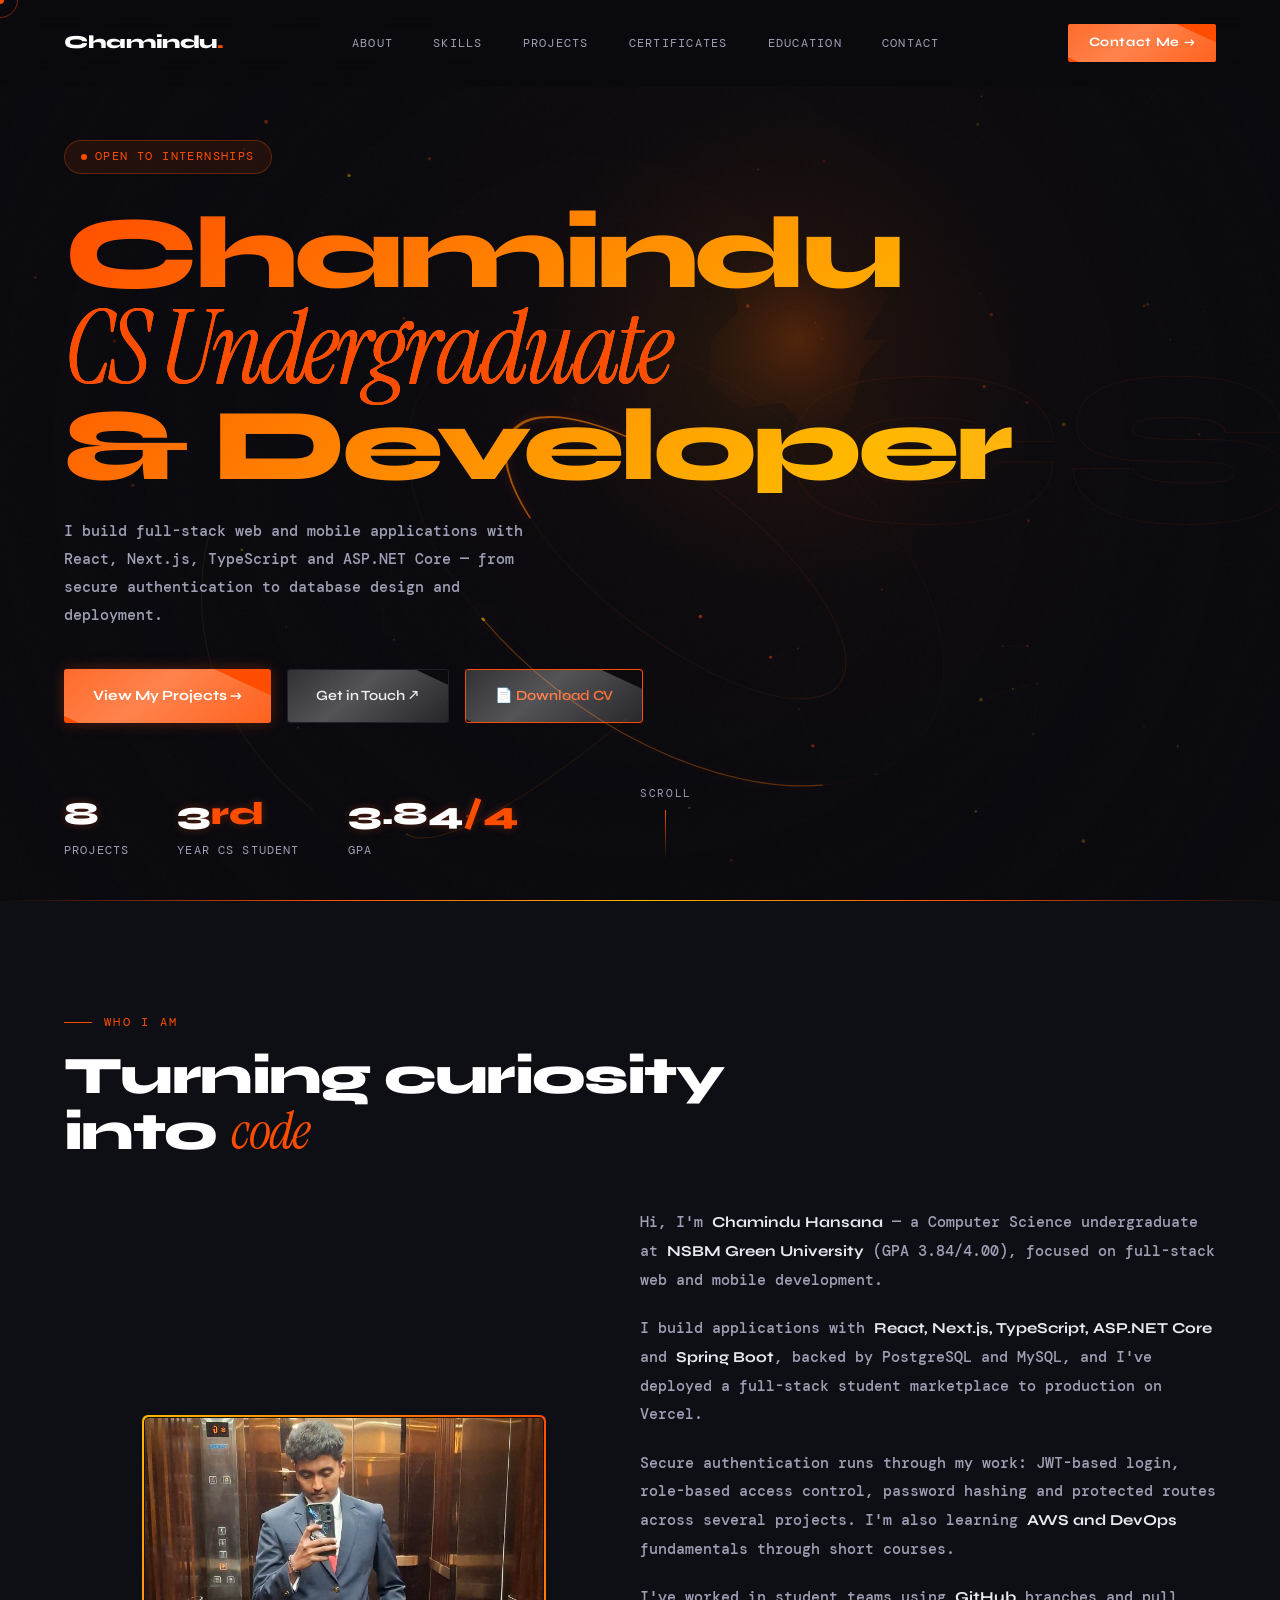
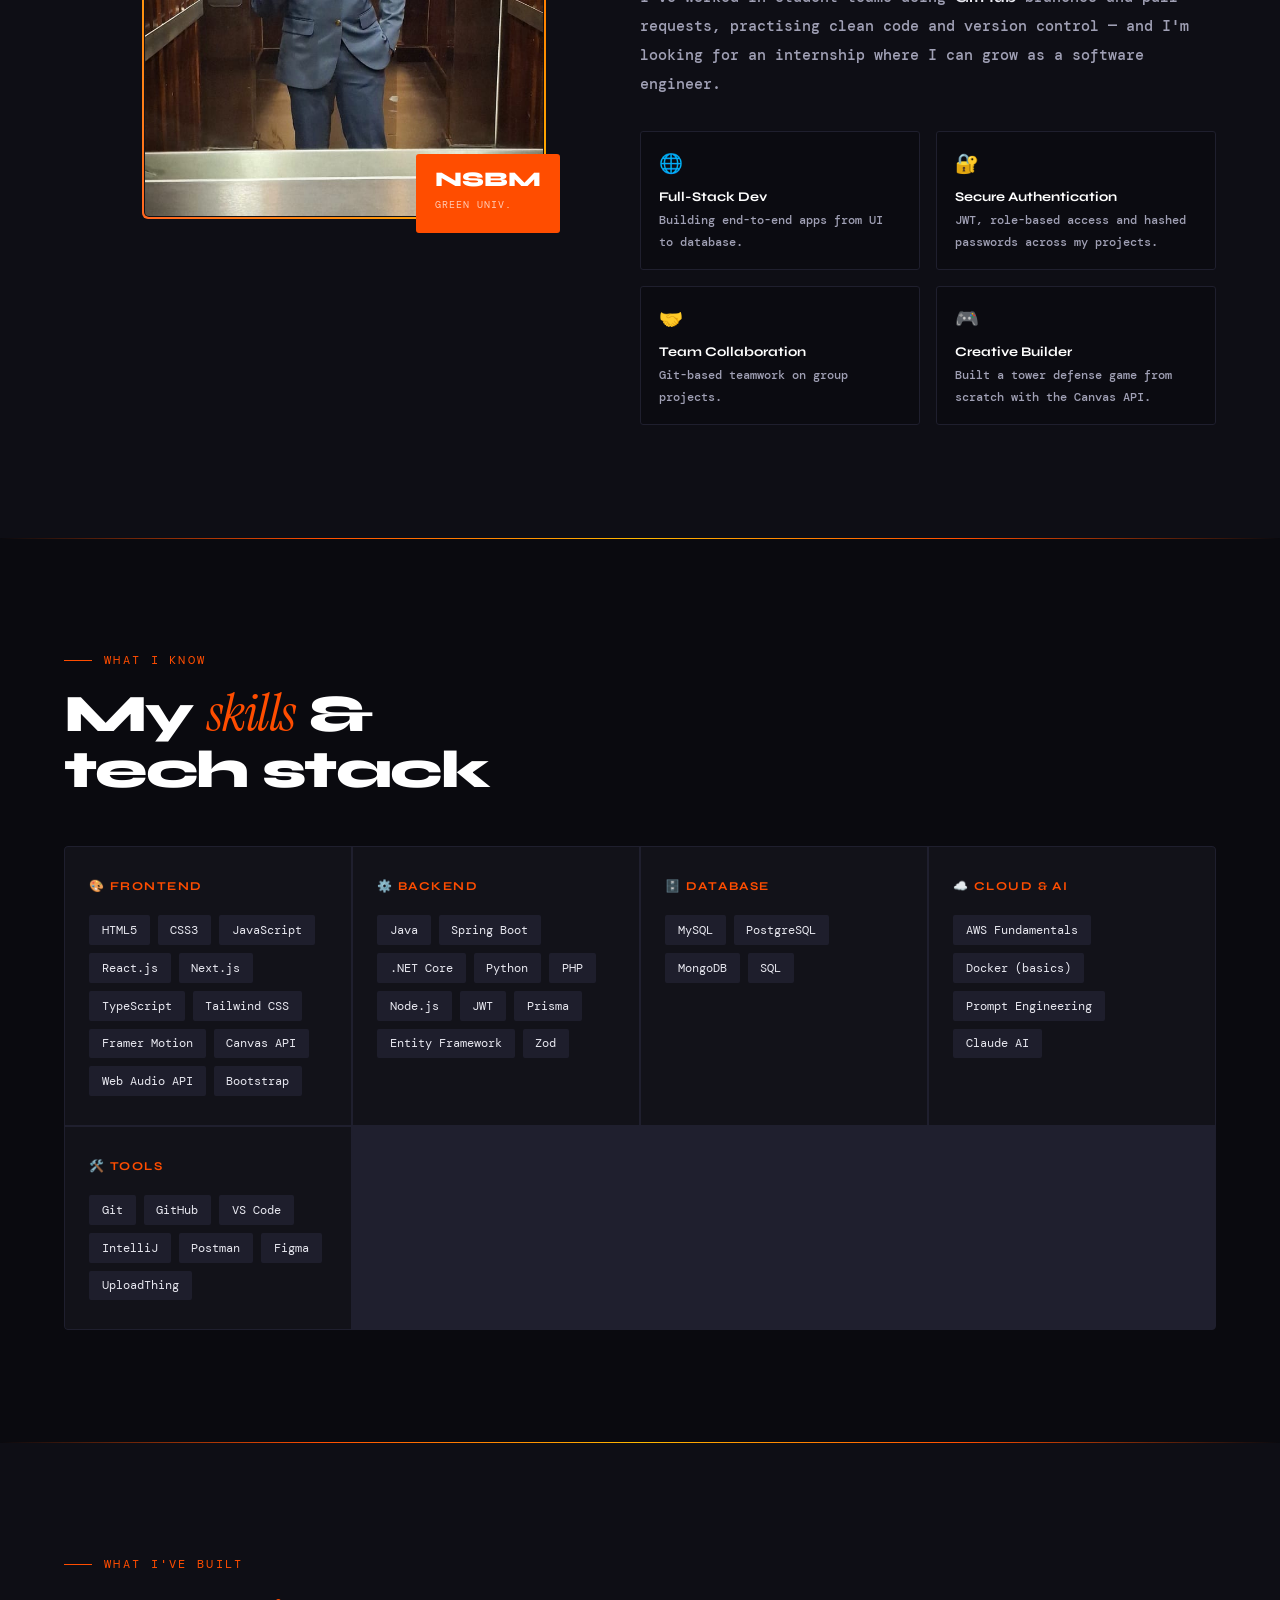
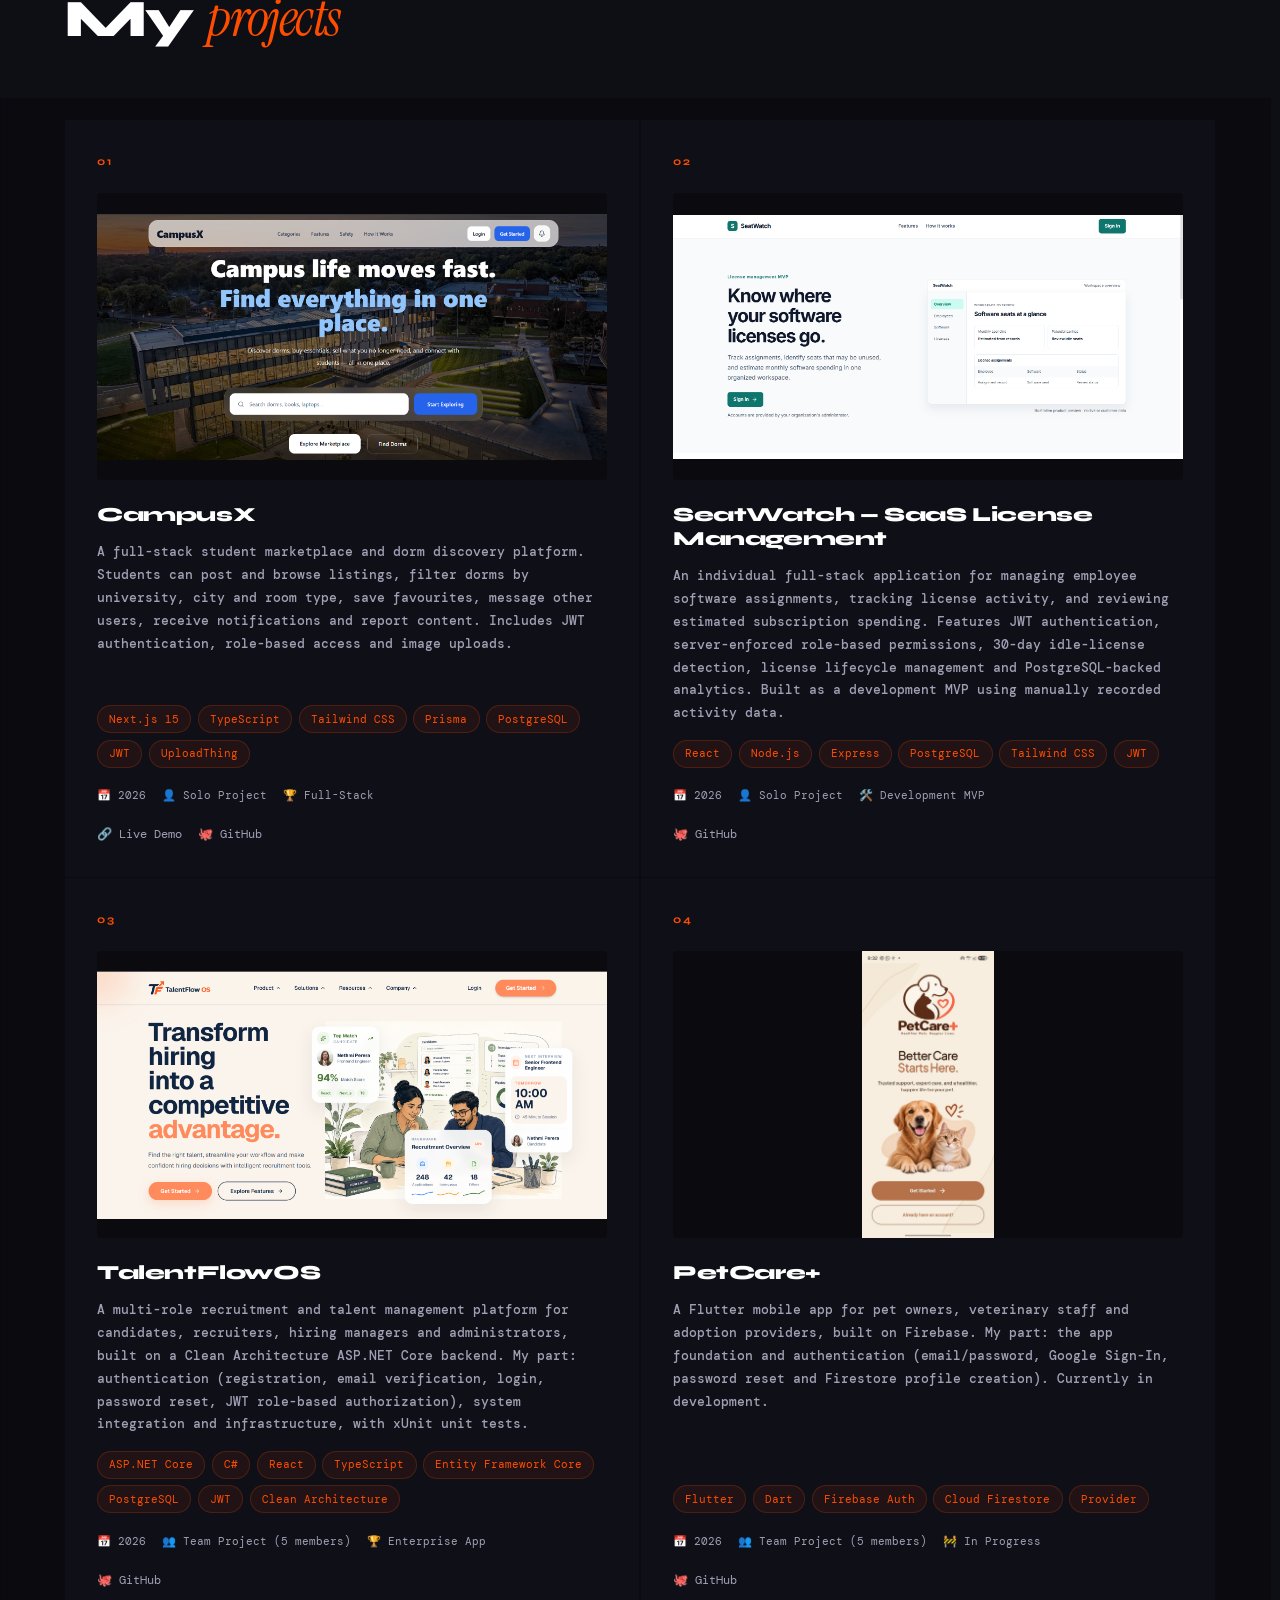
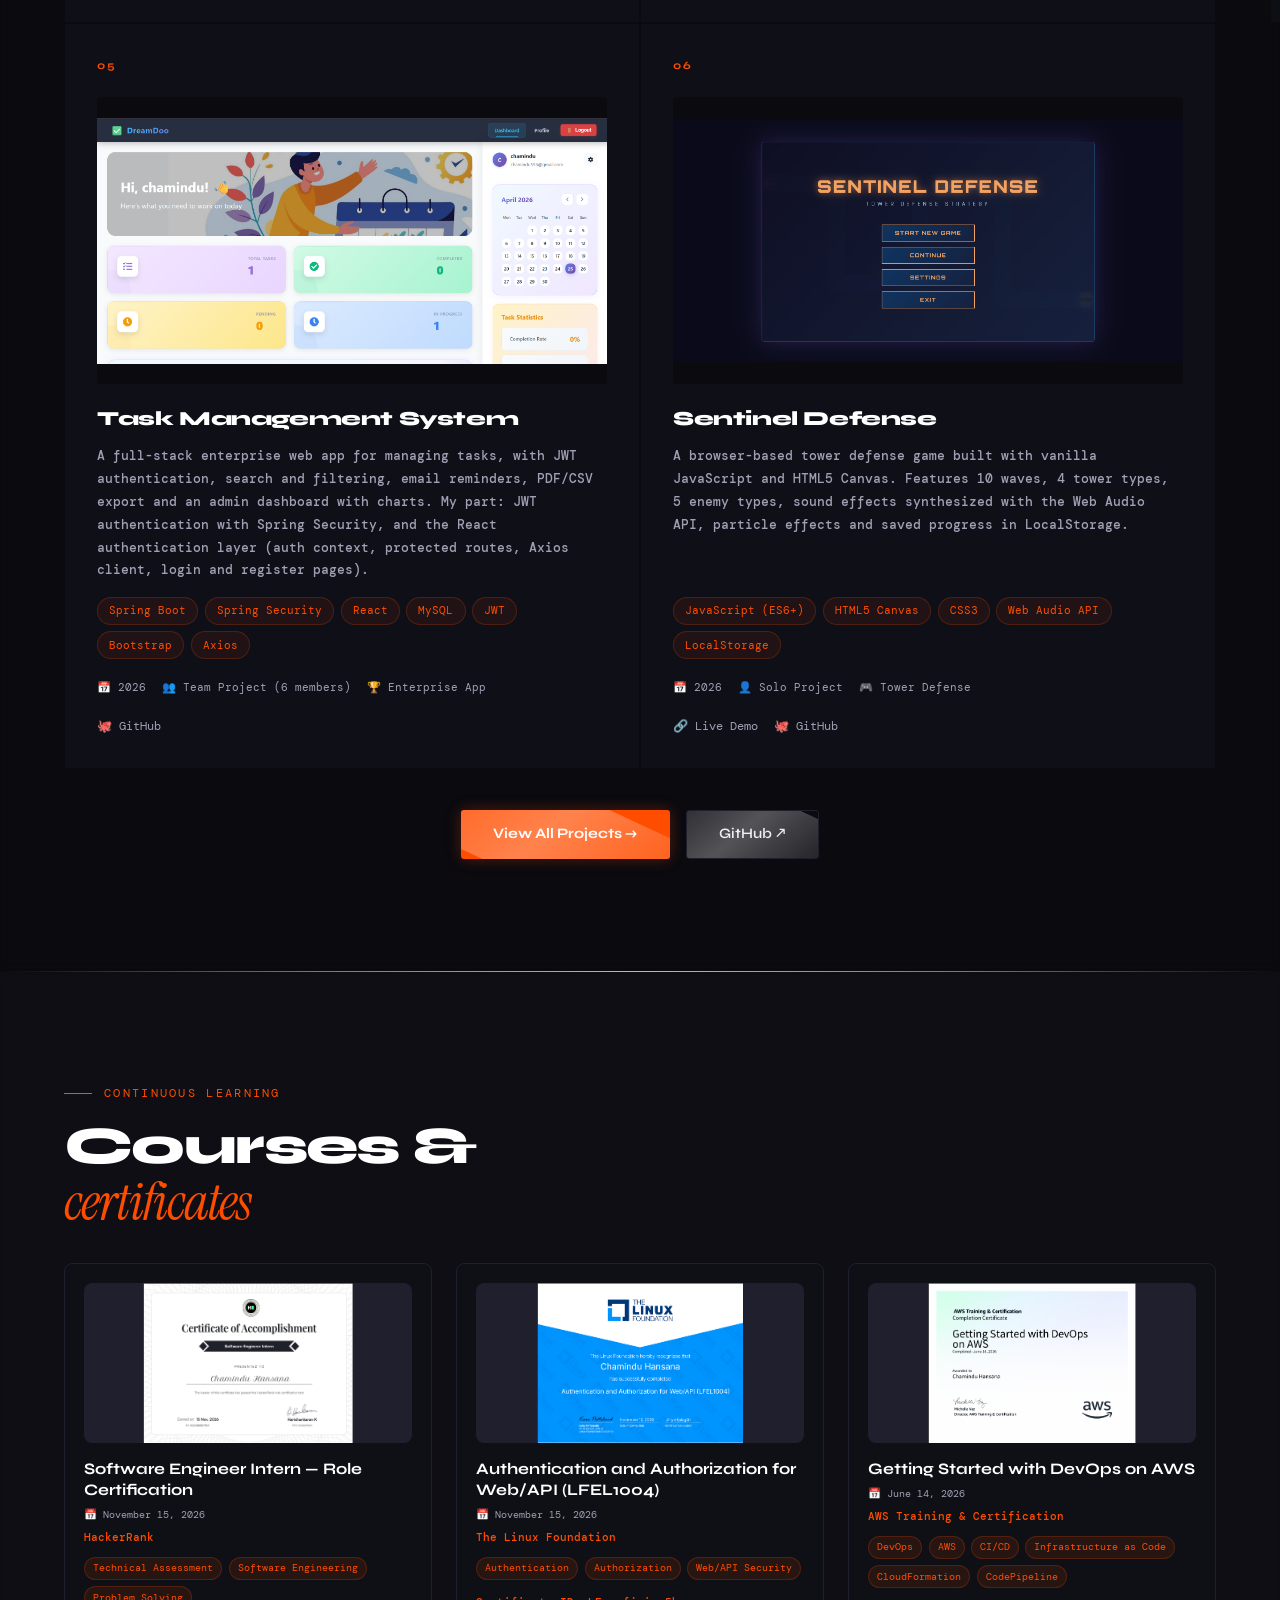
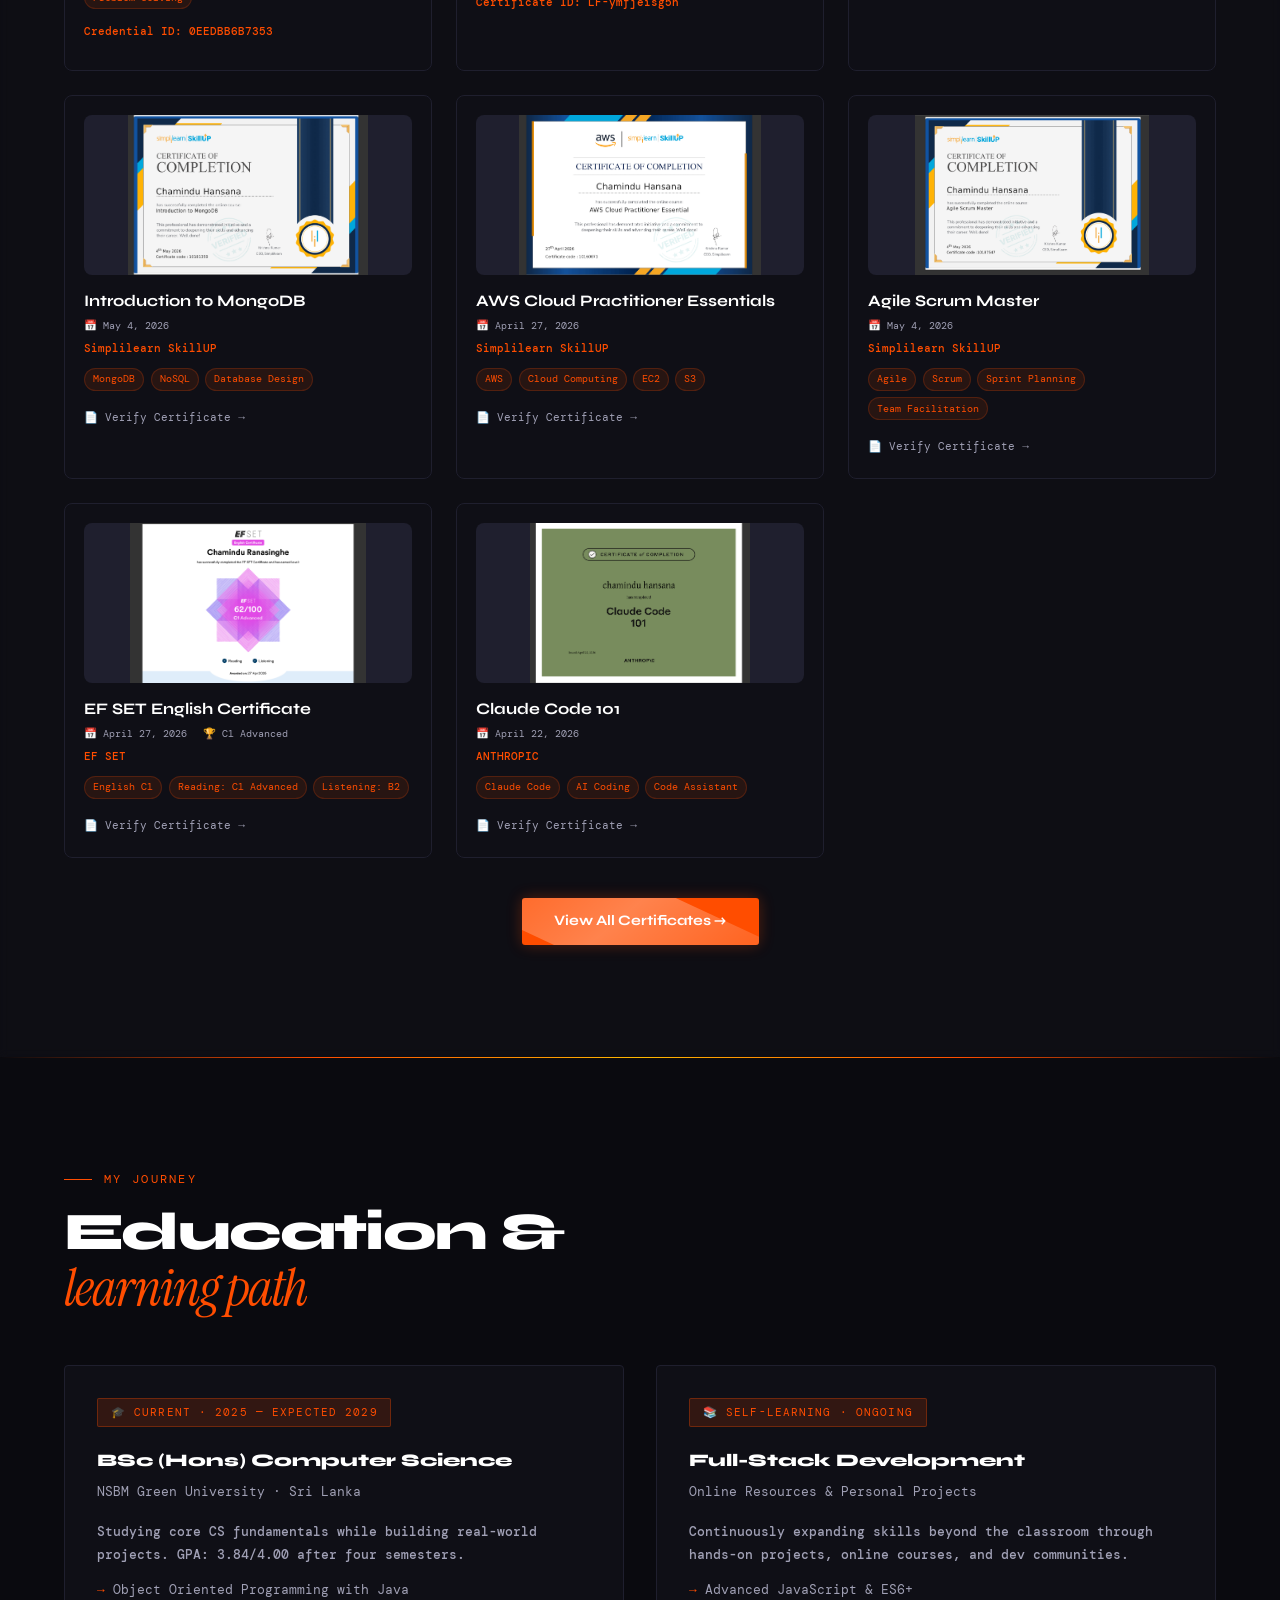
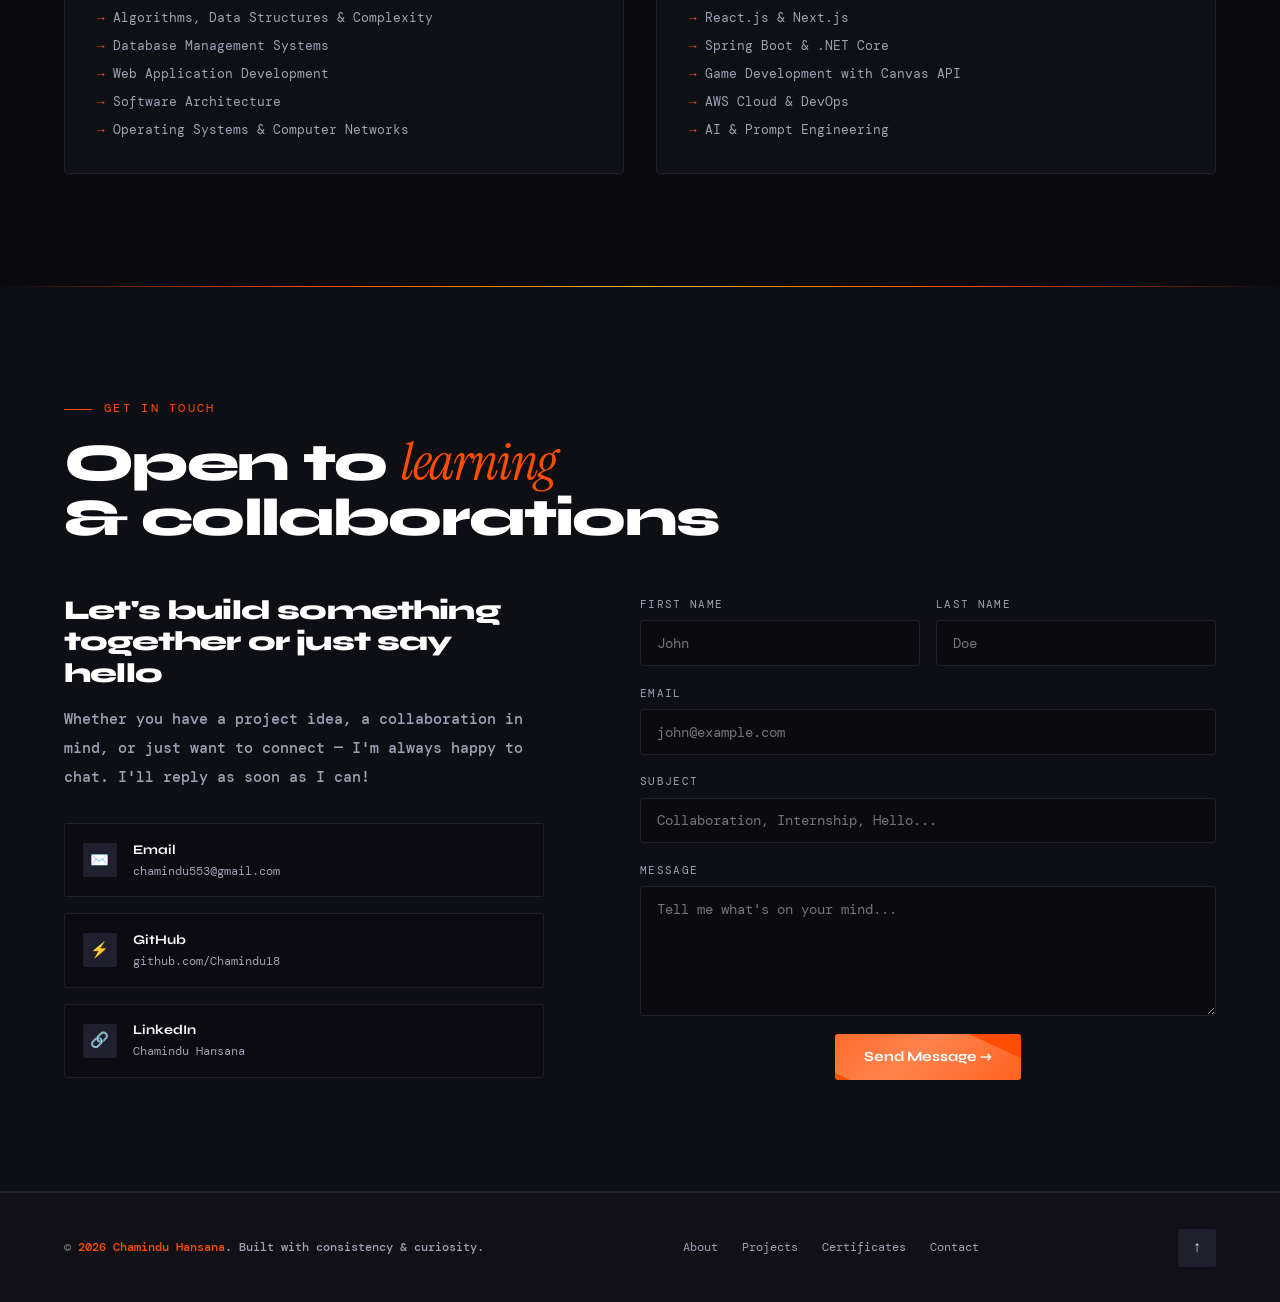
==== commit 3f927ae1: "feat(portfolio): update featured projects and certifications Add SeatWatch SaaS license management p" ====
--- a/index.html
+++ b/index.html
@@ -55,7 +55,7 @@
     </a>
   </div>
   <div class="hero-stats">
-    <div><div class="stat-num">7</div><div class="stat-label">Projects</div></div>
+    <div><div class="stat-num">8</div><div class="stat-label">Projects</div></div>
     <div><div class="stat-num">3<span>rd</span></div><div class="stat-label">Year CS Student</div></div>
     <div><div class="stat-num">3.84<span>/4</span></div><div class="stat-label">GPA</div></div>
   </div>
@@ -101,7 +101,6 @@
   </div>
 </section>
 <div class="divider"></div>
-
 <section id="projects">
   <div class="projects-header reveal">
     <div>
@@ -110,7 +109,7 @@
     </div>
   </div>
   <div class="projects-grid">
-    <div class="project-card reveal">
+<div class="project-card reveal">
       <div class="project-num">01</div>
       <div class="project-image" data-label="CampusX">
         <img src="assets/projects/campusx.png" loading="lazy" decoding="async" alt="CampusX - Student Marketplace and Dorm Discovery" onerror="this.parentNode.classList.add('no-img'); this.remove();">
@@ -137,14 +136,39 @@
       </div>
     </div>
 
-    <div class="project-card reveal reveal-d1">
+<div class="project-card reveal reveal-d1">
+      <div class="project-num">02</div>
+      <div class="project-image" data-label="SeatWatch">
+        <img src="assets/projects/seatwatch.png" loading="lazy" decoding="async" alt="SeatWatch software license management dashboard" onerror="this.parentNode.classList.add('no-img'); this.remove();">
+      </div>
+      <div class="project-name">SeatWatch — SaaS License Management</div>
+      <p class="project-desc">An individual full-stack application for managing employee software assignments, tracking license activity, and reviewing estimated subscription spending. Features JWT authentication, server-enforced role-based permissions, 30-day idle-license detection, license lifecycle management and PostgreSQL-backed analytics. Built as a development MVP using manually recorded activity data.</p>
+      <div class="project-tech">
+        <span class="tech-pill">React</span>
+        <span class="tech-pill">Node.js</span>
+        <span class="tech-pill">Express</span>
+        <span class="tech-pill">PostgreSQL</span>
+        <span class="tech-pill">Tailwind CSS</span>
+        <span class="tech-pill">JWT</span>
+      </div>
+      <div class="project-meta">
+        <span>📅 2026</span>
+        <span>👤 Solo Project</span>
+        <span>🛠️ Development MVP</span>
+      </div>
+      <div class="project-links">
+        <a href="https://github.com/Chamindu18/Saas-optimizer" class="project-link" target="_blank" rel="noopener noreferrer">🐙 GitHub</a>
+      </div>
+    </div>
+
+<div class="project-card reveal reveal-d2">
       <!-- VERIFY: database is PostgreSQL or SQL Server? Check appsettings.json / EF provider, then fix this pill and the CV. -->
-      <div class="project-num">02</div>
+      <div class="project-num">03</div>
       <div class="project-image" data-label="TalentFlowOS">
         <img src="assets/projects/talentflowos.png" loading="lazy" decoding="async" alt="TalentFlowOS - Recruitment Platform" onerror="this.parentNode.classList.add('no-img'); this.remove();">
       </div>
       <div class="project-name">TalentFlowOS</div>
-      <p class="project-desc">A multi-role recruitment and talent management platform for candidates, recruiters, hiring managers and administrators, built on a Clean Architecture ASP.NET Core backend. My part: authentication (registration, email verification, login, password reset, JWT role-based authorization), system integration and infrastructure, with unit and integration tests.</p>
+      <p class="project-desc">A multi-role recruitment and talent management platform for candidates, recruiters, hiring managers and administrators, built on a Clean Architecture ASP.NET Core backend. My part: authentication (registration, email verification, login, password reset, JWT role-based authorization), system integration and infrastructure, with xUnit unit tests.</p>
       <div class="project-tech">
         <span class="tech-pill">ASP.NET Core</span>
         <span class="tech-pill">C#</span>
@@ -165,8 +189,8 @@
       </div>
     </div>
 
-    <div class="project-card reveal reveal-d2">
-      <div class="project-num">03</div>
+<div class="project-card reveal reveal-d3">
+      <div class="project-num">04</div>
       <div class="project-image" data-label="PetCare+">
         <img src="assets/projects/petcare.jpeg" loading="lazy" decoding="async" alt="PetCare+ - Pet Care Mobile App" onerror="this.parentNode.classList.add('no-img'); this.remove();">
       </div>
@@ -189,8 +213,8 @@
       </div>
     </div>
 
-    <div class="project-card reveal reveal-d3">
-      <div class="project-num">04</div>
+<div class="project-card reveal">
+      <div class="project-num">05</div>
       <div class="project-image" data-label="Task Management System">
         <img src="assets/projects/taskmanager.png" loading="lazy" decoding="async" alt="Task Management System" onerror="this.parentNode.classList.add('no-img'); this.remove();">
       </div>
@@ -215,8 +239,8 @@
       </div>
     </div>
 
-    <div class="project-card reveal">
-      <div class="project-num">05</div>
+<div class="project-card reveal reveal-d1">
+      <div class="project-num">06</div>
       <div class="project-image" data-label="Sentinel Defense">
         <img src="assets/projects/sentinel-defense.png" loading="lazy" decoding="async" alt="Sentinel Defense - Tower Defense Game" onerror="this.parentNode.classList.add('no-img'); this.remove();">
       </div>
@@ -240,167 +264,53 @@
       </div>
     </div>
   </div>
-
   <!-- View All Projects & GitHub Buttons (moved below grid) -->
   <div class="projects-footer" style="display: flex; gap: 1rem; justify-content: center; flex-wrap: wrap; margin-top: 2.5rem;">
     <a href="projects.html" class="btn-primary" style="padding: 0.7rem 2rem; font-size: 0.9rem;">View All Projects &rarr;</a>
     <a href="https://github.com/Chamindu18" target="_blank" rel="noopener noreferrer" class="btn-secondary" style="padding: 0.7rem 2rem; font-size: 0.9rem;">GitHub &nearr;</a>
   </div>
 </section>
-
 <div class="divider"></div>
-
 <!-- ========== CERTIFICATES SECTION ========== -->
 <section id="certificates">
   <div class="section-tag">Continuous Learning</div>
   <h2 class="section-title">Courses &amp;<br><em>certificates</em></h2>
-  
   <div class="certs-grid">
-    <!-- Certificate 1: AWS Cloud Practitioner -->
-    <div class="cert-card reveal">
-      <div class="cert-image">
-        <img src="assets/certificates/aws.png" loading="lazy" decoding="async" alt="AWS Cloud Practitioner Certificate">
-      </div>
-      <div class="cert-content">
-        <h3 class="cert-title">AWS Cloud Practitioner Essentials</h3>
-        <div class="cert-meta">
-          <span>📅 April 27, 2026</span>
-        </div>
-        <p class="cert-issuer">Simplilearn SkillUP</p>
-        <div class="cert-skills">
-          <span class="skill-pill">AWS</span>
-          <span class="skill-pill">Cloud Computing</span>
-          <span class="skill-pill">EC2</span>
-          <span class="skill-pill">S3</span>
-        </div>
-        <a href="https://simpli-web.app.link/e/tmrtyAmgG2b" class="cert-link" target="_blank" rel="noopener noreferrer">📄 Verify Certificate →</a>
-      </div>
-    </div>
-
-    <!-- Certificate 2: Agile Scrum Master -->
-    <div class="cert-card reveal reveal-d1">
-      <div class="cert-image">
-        <img src="assets/certificates/agile.png" loading="lazy" decoding="async" alt="Agile Scrum Master Certificate">
-      </div>
-      <div class="cert-content">
-        <h3 class="cert-title">Agile Scrum Master</h3>
-        <div class="cert-meta">
-          <span>📅 May 4, 2026</span>
-        </div>
-        <p class="cert-issuer">Simplilearn SkillUP</p>
-        <div class="cert-skills">
-          <span class="skill-pill">Agile</span>
-          <span class="skill-pill">Scrum</span>
-          <span class="skill-pill">Sprint Planning</span>
-          <span class="skill-pill">Team Facilitation</span>
-        </div>
-        <a href="https://simpli-web.app.link/e/S9IOffbXR2b" class="cert-link" target="_blank" rel="noopener noreferrer">📄 Verify Certificate →</a>
-      </div>
-    </div>
-
-    <!-- Certificate 3: Introduction to MongoDB -->
-    <div class="cert-card reveal reveal-d2">
-      <div class="cert-image">
-        <img src="assets/certificates/mongodb.png" loading="lazy" decoding="async" alt="MongoDB Certificate">
-      </div>
-      <div class="cert-content">
-        <h3 class="cert-title">Introduction to MongoDB</h3>
-        <div class="cert-meta">
-          <span>📅 May 4, 2026</span>
-        </div>
-        <p class="cert-issuer">Simplilearn SkillUP</p>
-        <div class="cert-skills">
-          <span class="skill-pill">MongoDB</span>
-          <span class="skill-pill">NoSQL</span>
-          <span class="skill-pill">Database Design</span>
-        </div>
-        <a href="https://simpli-web.app.link/e/MzaIFHeeR2b" class="cert-link" target="_blank" rel="noopener noreferrer">📄 Verify Certificate →</a>
-      </div>
-    </div>
-
-    <!-- Certificate 4: AI Fluency -->
-    <div class="cert-card reveal reveal-d3">
-      <div class="cert-image">
-        <img src="assets/certificates/fluency.png" loading="lazy" decoding="async" alt="AI Fluency Certificate">
-      </div>
-      <div class="cert-content">
-        <h3 class="cert-title">AI Fluency: Framework & Foundations</h3>
-        <div class="cert-meta">
-          <span>📅 May 2026</span>
-        </div>
-        <p class="cert-issuer">ANTHROPIC</p>
-        <div class="cert-skills">
-          <span class="skill-pill">AI</span>
-          <span class="skill-pill">AI Collaboration</span>
-          <span class="skill-pill">Prompt Engineering</span>
-        </div>
-        <a href="https://verify.skilljar.com/c/vccd5xp68zpe" class="cert-link" target="_blank" rel="noopener noreferrer">📄 Verify Certificate →</a>
-      </div>
-    </div>
-
-    <!-- Certificate 5: Claude 101 -->
-    <div class="cert-card reveal">
-      <div class="cert-image">
-        <img src="assets/certificates/101.png" loading="lazy" decoding="async" alt="Claude 101 Certificate">
-      </div>
-      <div class="cert-content">
-        <h3 class="cert-title">Claude 101</h3>
-        <div class="cert-meta">
-          <span>📅 April 2026</span>
-        </div>
-        <p class="cert-issuer">ANTHROPIC</p>
-        <div class="cert-skills">
-          <span class="skill-pill">Claude AI</span>
-          <span class="skill-pill">Prompt Engineering</span>
-          <span class="skill-pill">AI Assistant</span>
-        </div>
-        <a href="https://verify.skilljar.com/c/iv3fe95xz2sm" class="cert-link" target="_blank" rel="noopener noreferrer">📄 Verify Certificate →</a>
-      </div>
-    </div>
-
-    <!-- Certificate 6: Claude Code 101 -->
-    <div class="cert-card reveal reveal-d1">
-      <div class="cert-image">
-        <img src="assets/certificates/code101.png" loading="lazy" decoding="async" alt="Claude Code 101 Certificate">
-      </div>
-      <div class="cert-content">
-        <h3 class="cert-title">Claude Code 101</h3>
-        <div class="cert-meta">
-          <span>📅 April 22, 2026</span>
-        </div>
-        <p class="cert-issuer">ANTHROPIC</p>
-        <div class="cert-skills">
-          <span class="skill-pill">Claude Code</span>
-          <span class="skill-pill">AI Coding</span>
-          <span class="skill-pill">Code Assistant</span>
-        </div>
-        <a href="https://verify.skilljar.com/c/gqeygquufsh2" class="cert-link" target="_blank" rel="noopener noreferrer">📄 Verify Certificate →</a>
-      </div>
-    </div>
-
-    <!-- Certificate 7: EF SET English Certificate -->
-    <div class="cert-card reveal reveal-d2">
-      <div class="cert-image">
-        <img src="assets/certificates/efset.png" loading="lazy" decoding="async" alt="EF SET English Certificate">
-      </div>
-      <div class="cert-content">
-        <h3 class="cert-title">EF SET English Certificate</h3>
-        <div class="cert-meta">
-          <span>📅 April 27, 2026</span>
-          <span>🏆 C1 Advanced</span>
-        </div>
-        <p class="cert-issuer">EF SET</p>
-        <div class="cert-skills">
-          <span class="skill-pill">English C1</span>
-          <span class="skill-pill">Reading: C1 Advanced</span>
-          <span class="skill-pill">Listening: B2</span>
-        </div>
-        <a href="https://cert.efset.org/V6JepZ" class="cert-link" target="_blank" rel="noopener noreferrer">📄 Verify Certificate →</a>
-      </div>
-    </div>
-
-    <!-- Certificate 8: Getting Started with DevOps on AWS -->
-    <div class="cert-card reveal reveal-d3">
+<div class="cert-card reveal">
+      <div class="cert-image">
+        <img src="assets/certificates/SEintern.png" loading="lazy" decoding="async" alt="HackerRank Software Engineer Intern role certification earned November 15 2026">
+      </div>
+      <div class="cert-content">
+        <h3 class="cert-title">Software Engineer Intern — Role Certification</h3>
+        <div class="cert-meta"><span>📅 November 15, 2026</span></div>
+        <p class="cert-issuer">HackerRank</p>
+        <div class="cert-skills">
+          <span class="skill-pill">Technical Assessment</span>
+          <span class="skill-pill">Software Engineering</span>
+          <span class="skill-pill">Problem Solving</span>
+        </div>
+        <p class="cert-issuer">Credential ID: 0EEDBB6B7353</p>
+      </div>
+    </div>
+
+<div class="cert-card reveal reveal-d1">
+      <div class="cert-image">
+        <img src="assets/certificates/webAPI.png" loading="lazy" decoding="async" alt="Linux Foundation Authentication and Authorization for Web API certificate earned November 15 2026">
+      </div>
+      <div class="cert-content">
+        <h3 class="cert-title">Authentication and Authorization for Web/API (LFEL1004)</h3>
+        <div class="cert-meta"><span>📅 November 15, 2026</span></div>
+        <p class="cert-issuer">The Linux Foundation</p>
+        <div class="cert-skills">
+          <span class="skill-pill">Authentication</span>
+          <span class="skill-pill">Authorization</span>
+          <span class="skill-pill">Web/API Security</span>
+        </div>
+        <p class="cert-issuer">Certificate ID: LF-ymfjeisg5h</p>
+      </div>
+    </div>
+
+<div class="cert-card reveal reveal-d2">
       <div class="cert-image">
         <img src="assets/certificates/devops.png" loading="lazy" decoding="async" alt="Getting Started with DevOps on AWS">
       </div>
@@ -420,8 +330,105 @@
         </div>
       </div>
     </div>
-  </div>
-
+
+<div class="cert-card reveal reveal-d3">
+      <div class="cert-image">
+        <img src="assets/certificates/mongodb.png" loading="lazy" decoding="async" alt="MongoDB Certificate">
+      </div>
+      <div class="cert-content">
+        <h3 class="cert-title">Introduction to MongoDB</h3>
+        <div class="cert-meta">
+          <span>📅 May 4, 2026</span>
+        </div>
+        <p class="cert-issuer">Simplilearn SkillUP</p>
+        <div class="cert-skills">
+          <span class="skill-pill">MongoDB</span>
+          <span class="skill-pill">NoSQL</span>
+          <span class="skill-pill">Database Design</span>
+        </div>
+        <a href="https://simpli-web.app.link/e/MzaIFHeeR2b" class="cert-link" target="_blank" rel="noopener noreferrer">📄 Verify Certificate →</a>
+      </div>
+    </div>
+
+<div class="cert-card reveal">
+      <div class="cert-image">
+        <img src="assets/certificates/aws.png" loading="lazy" decoding="async" alt="AWS Cloud Practitioner Certificate">
+      </div>
+      <div class="cert-content">
+        <h3 class="cert-title">AWS Cloud Practitioner Essentials</h3>
+        <div class="cert-meta">
+          <span>📅 April 27, 2026</span>
+        </div>
+        <p class="cert-issuer">Simplilearn SkillUP</p>
+        <div class="cert-skills">
+          <span class="skill-pill">AWS</span>
+          <span class="skill-pill">Cloud Computing</span>
+          <span class="skill-pill">EC2</span>
+          <span class="skill-pill">S3</span>
+        </div>
+        <a href="https://simpli-web.app.link/e/tmrtyAmgG2b" class="cert-link" target="_blank" rel="noopener noreferrer">📄 Verify Certificate →</a>
+      </div>
+    </div>
+
+<div class="cert-card reveal reveal-d1">
+      <div class="cert-image">
+        <img src="assets/certificates/agile.png" loading="lazy" decoding="async" alt="Agile Scrum Master Certificate">
+      </div>
+      <div class="cert-content">
+        <h3 class="cert-title">Agile Scrum Master</h3>
+        <div class="cert-meta">
+          <span>📅 May 4, 2026</span>
+        </div>
+        <p class="cert-issuer">Simplilearn SkillUP</p>
+        <div class="cert-skills">
+          <span class="skill-pill">Agile</span>
+          <span class="skill-pill">Scrum</span>
+          <span class="skill-pill">Sprint Planning</span>
+          <span class="skill-pill">Team Facilitation</span>
+        </div>
+        <a href="https://simpli-web.app.link/e/S9IOffbXR2b" class="cert-link" target="_blank" rel="noopener noreferrer">📄 Verify Certificate →</a>
+      </div>
+    </div>
+
+<div class="cert-card reveal reveal-d2">
+      <div class="cert-image">
+        <img src="assets/certificates/efset.png" loading="lazy" decoding="async" alt="EF SET English Certificate">
+      </div>
+      <div class="cert-content">
+        <h3 class="cert-title">EF SET English Certificate</h3>
+        <div class="cert-meta">
+          <span>📅 April 27, 2026</span>
+          <span>🏆 C1 Advanced</span>
+        </div>
+        <p class="cert-issuer">EF SET</p>
+        <div class="cert-skills">
+          <span class="skill-pill">English C1</span>
+          <span class="skill-pill">Reading: C1 Advanced</span>
+          <span class="skill-pill">Listening: B2</span>
+        </div>
+        <a href="https://cert.efset.org/V6JepZ" class="cert-link" target="_blank" rel="noopener noreferrer">📄 Verify Certificate →</a>
+      </div>
+    </div>
+
+<div class="cert-card reveal reveal-d3">
+      <div class="cert-image">
+        <img src="assets/certificates/code101.png" loading="lazy" decoding="async" alt="Claude Code 101 Certificate">
+      </div>
+      <div class="cert-content">
+        <h3 class="cert-title">Claude Code 101</h3>
+        <div class="cert-meta">
+          <span>📅 April 22, 2026</span>
+        </div>
+        <p class="cert-issuer">ANTHROPIC</p>
+        <div class="cert-skills">
+          <span class="skill-pill">Claude Code</span>
+          <span class="skill-pill">AI Coding</span>
+          <span class="skill-pill">Code Assistant</span>
+        </div>
+        <a href="https://verify.skilljar.com/c/gqeygquufsh2" class="cert-link" target="_blank" rel="noopener noreferrer">📄 Verify Certificate →</a>
+      </div>
+    </div>
+  </div>
   <!-- View All Certificates Button -->
   <div class="cert-footer" style="text-align: center; margin-top: 2.5rem;">
     <a href="certificates.html" class="btn-primary" style="padding: 0.7rem 2rem; font-size: 0.9rem;">View All Certificates →</a>
@@ -433,7 +440,7 @@
   <h2 class="section-title">Education &amp;<br><em>learning path</em></h2>
   <div class="edu-grid">
     <div class="edu-card reveal">
-      <div class="edu-badge">🎓 Current &middot; 2025 &mdash; Expected 2028</div>
+      <div class="edu-badge">🎓 Current &middot; 2025 &mdash; Expected 2029</div>
       <div class="edu-degree">BSc (Hons) Computer Science</div>
       <div class="edu-school">NSBM Green University &middot; Sri Lanka</div>
       <p class="edu-desc">Studying core CS fundamentals while building real-world projects. GPA: 3.84/4.00 after four semesters.</p>
@@ -499,7 +506,6 @@
             <input type="hidden" name="access_key" value="3bc1608f-59bf-44ad-9ea6-47ae36c35475">
             <input type="hidden" name="redirect" value="false">
             <input type="hidden" name="subject" value="New Portfolio Message from Chamindu's Portfolio!">
-            
             <div class="form-row">
                 <div class="form-group">
                     <label for="fname">First Name</label>
@@ -522,9 +528,7 @@
                 <label for="message">Message</label>
                 <textarea id="message" name="message" placeholder="Tell me what's on your mind..." required></textarea>
             </div>
-    
             <input type="checkbox" name="botcheck" style="display: none;">
-    
             <button type="submit" class="btn-submit" id="submitBtn">Send Message &rarr;</button>
             <p id="form-ok" style="display:none;">✓ Message sent! I'll get back to you soon.</p>
         </form>
@@ -536,8 +540,7 @@
   <div class="footer-links"><a href="#about">About</a><a href="#projects">Projects</a><a href="#certificates">Certificates</a><a href="#contact">Contact</a></div>
   <a href="#hero" class="back-top">&uarr;</a>
 </footer>
-
 <script src="js/canvas.js"></script>
 <script src="js/main.js"></script>
 </body>
-</html>+</html>
